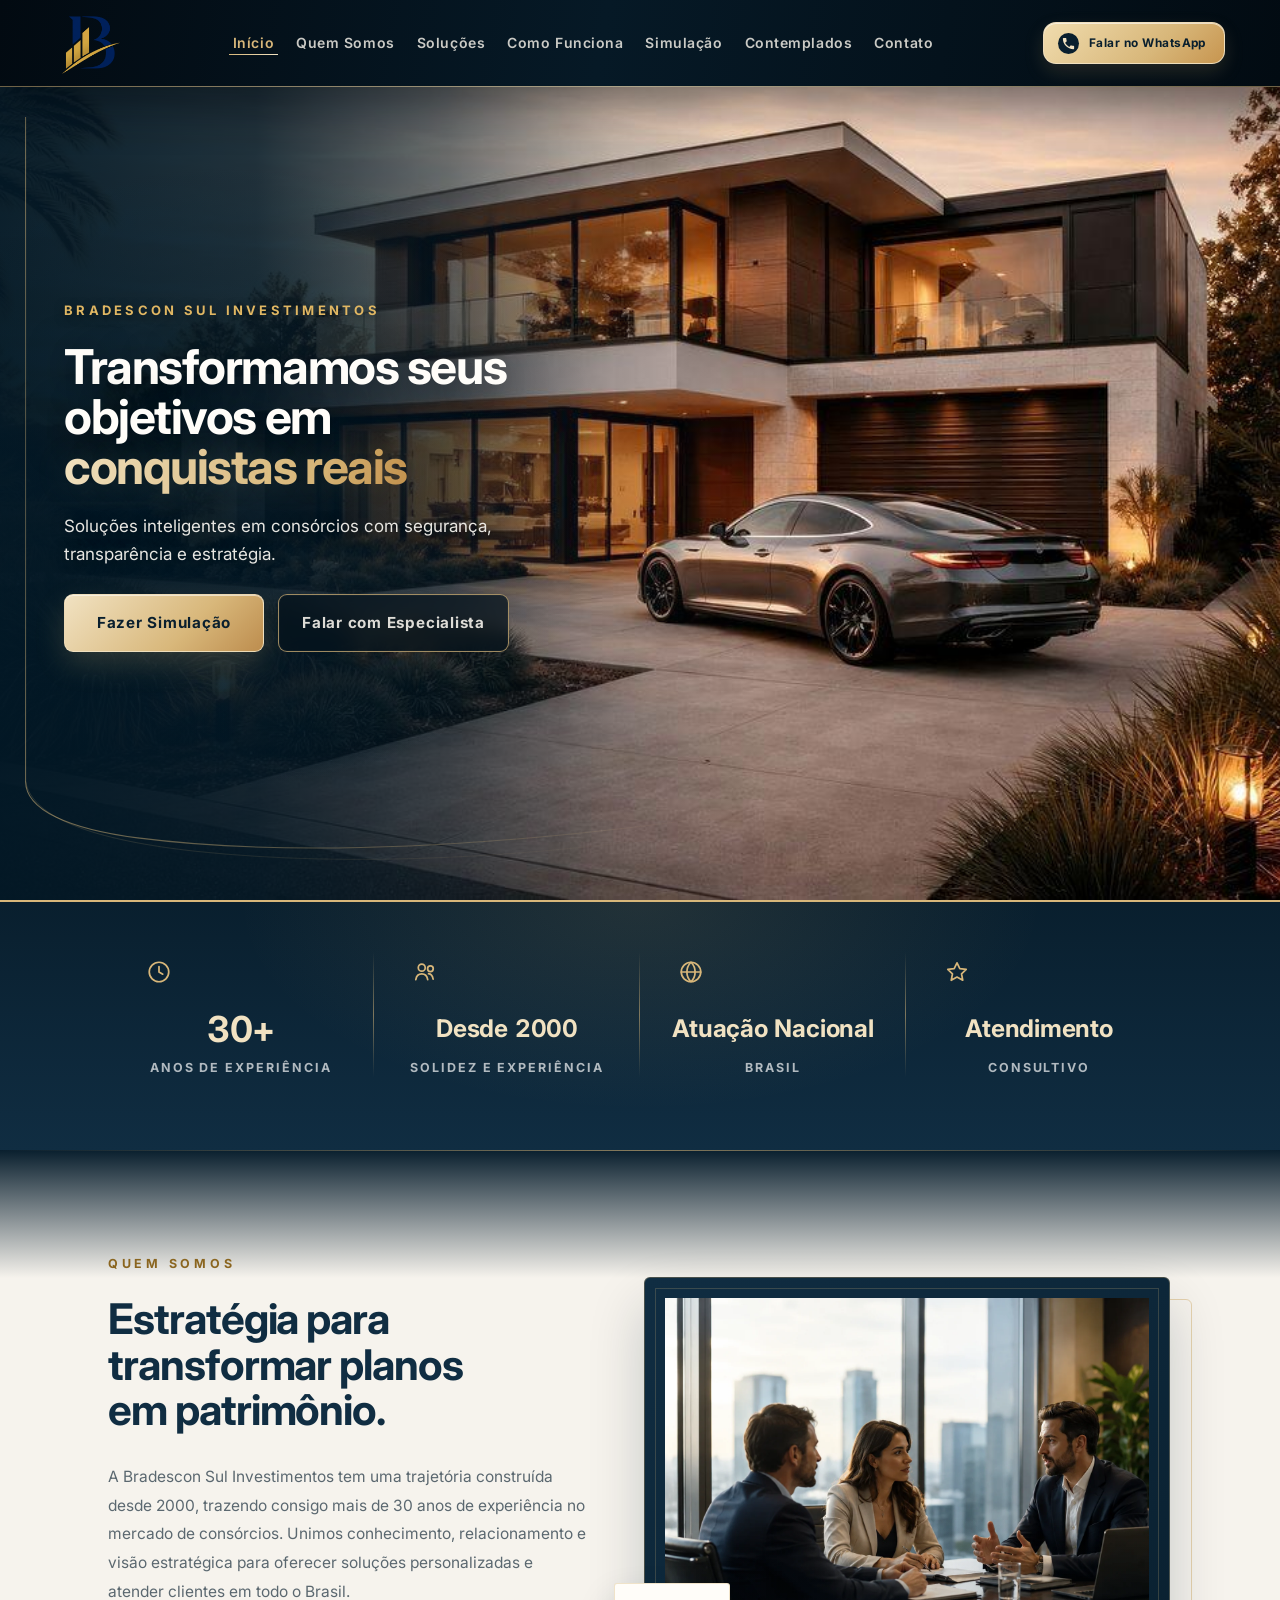
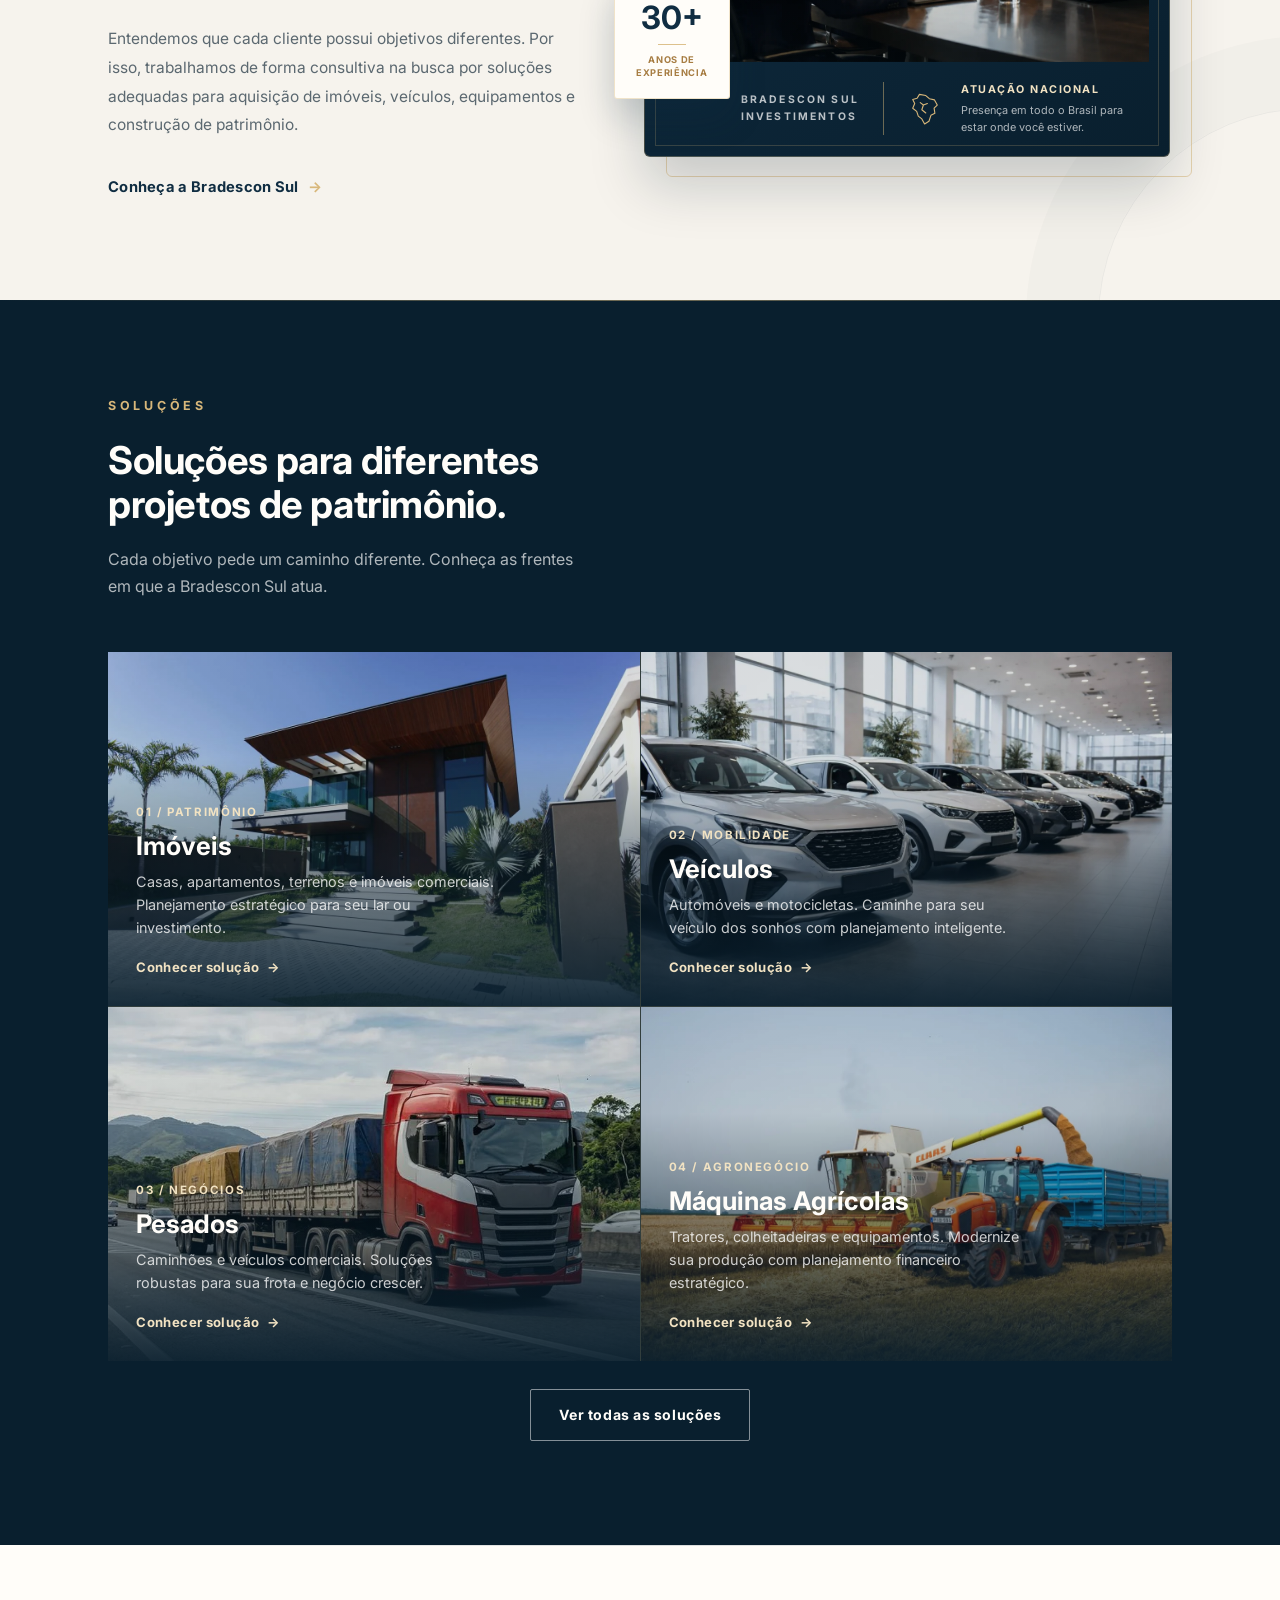
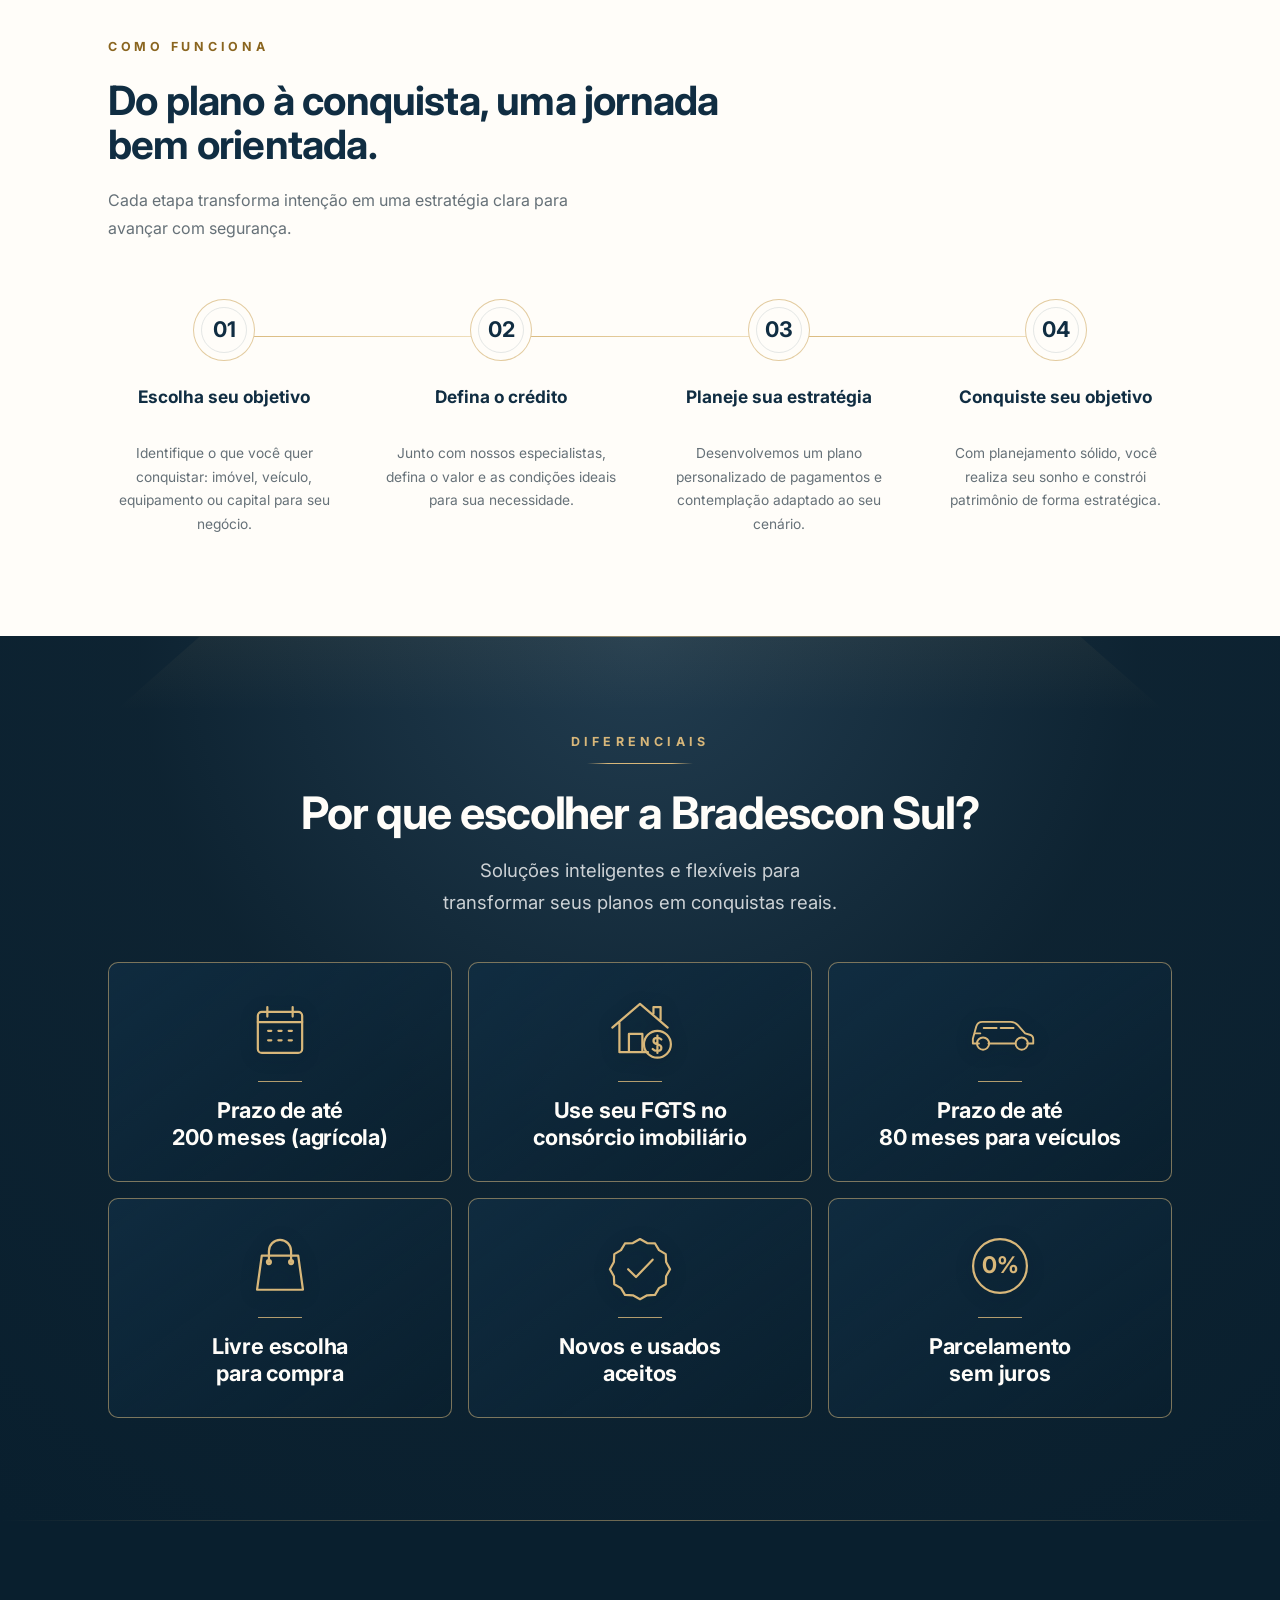
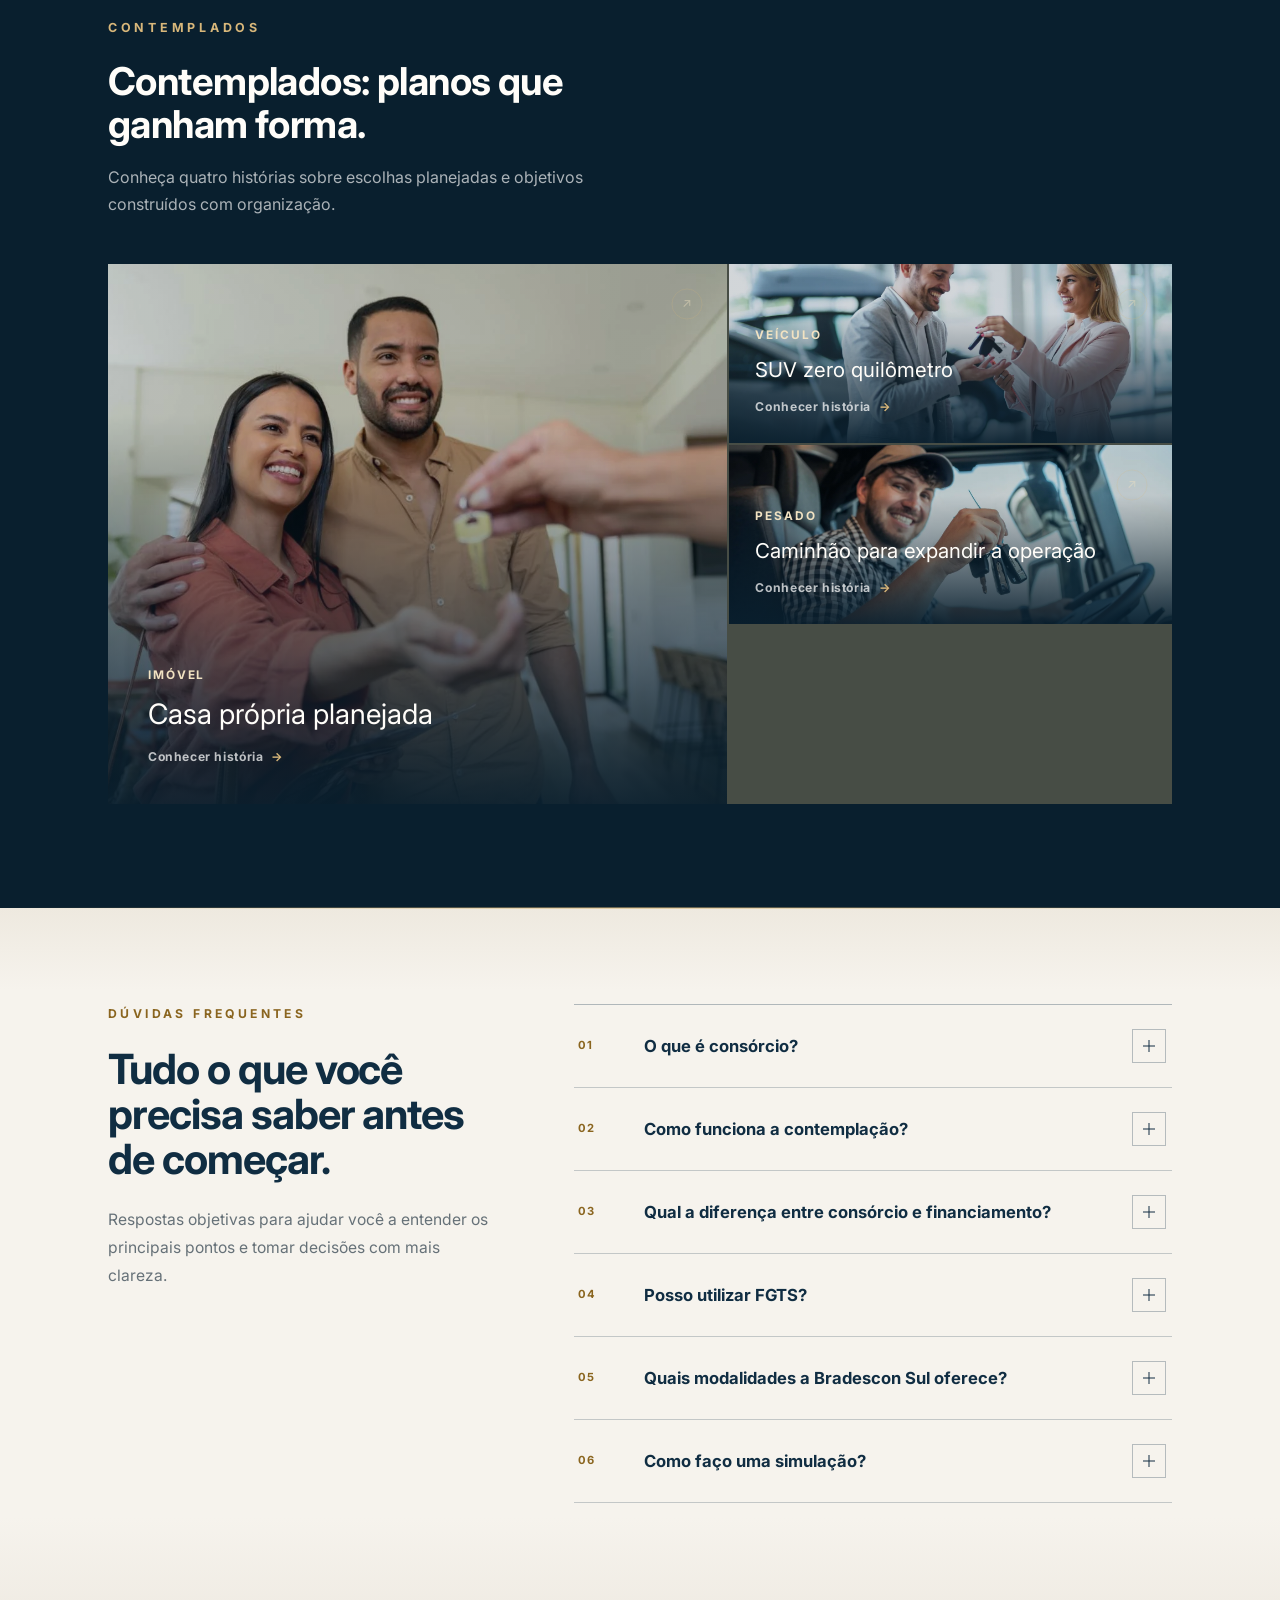
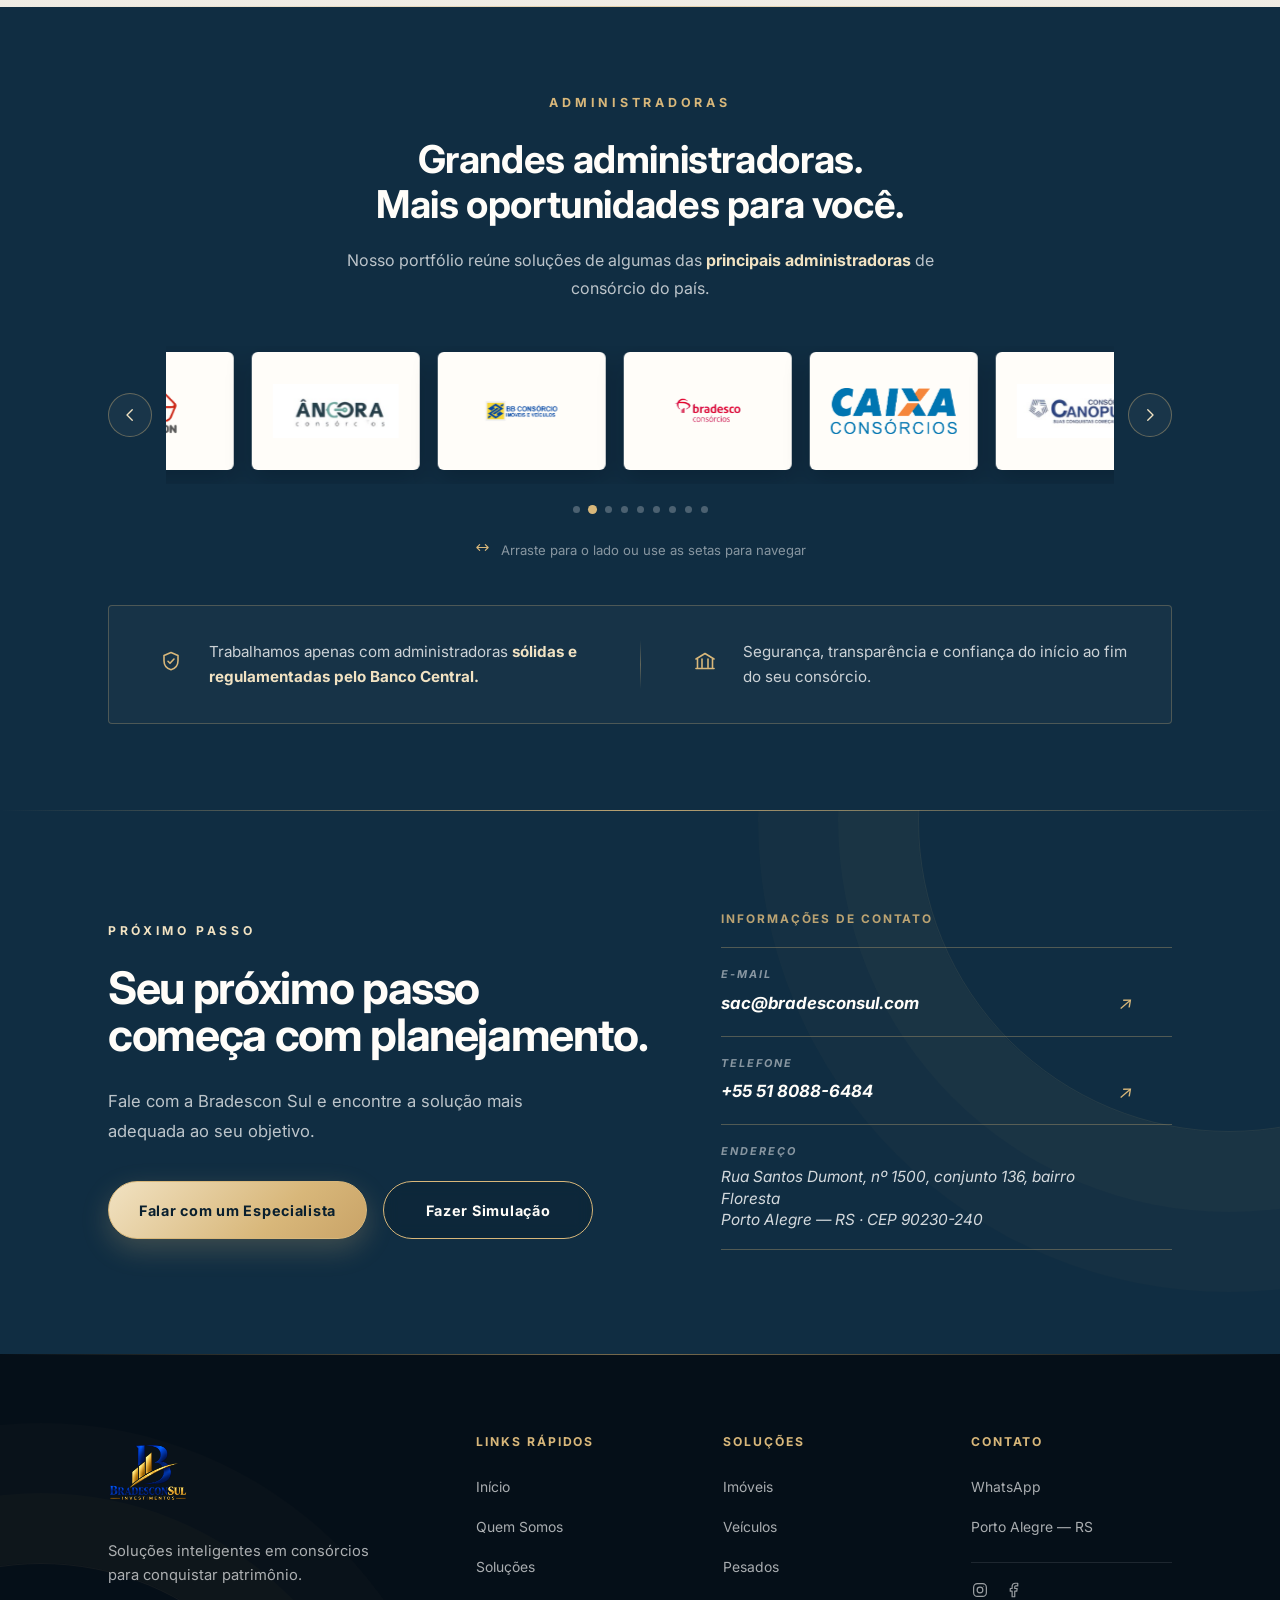
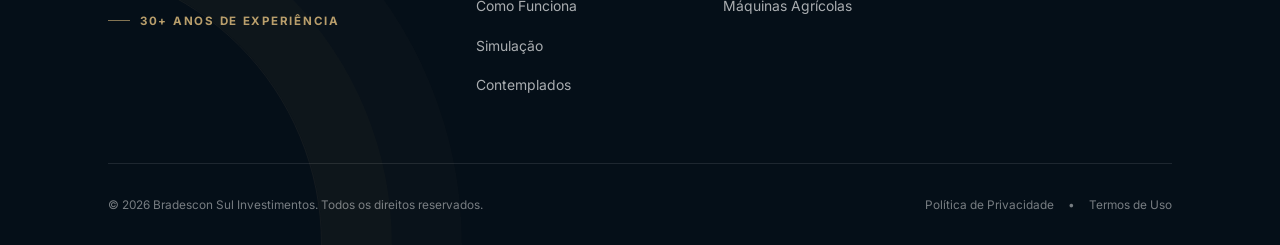
==== index.html @ 55b0822a "Atualização de correção" ====
<!DOCTYPE html>
<html lang="pt-BR">
<head>
    <meta charset="UTF-8">
    <meta name="viewport" content="width=device-width, initial-scale=1.0">
    <meta name="description" content="Bradescon Sul Investimentos - Soluções inteligentes em consórcios para quem planeja crescer, investir e conquistar patrimônio.">
    <meta name="theme-color" content="#102d42">
    
    <!-- Open Graph -->
    <meta property="og:title" content="Bradescon Sul Investimentos">
    <meta property="og:description" content="Soluções inteligentes em consórcios para quem planeja crescer, investir e conquistar patrimônio.">
    <meta property="og:type" content="website">
    <meta property="og:url" content="https://bradesconsul.com.br/">
    <meta property="og:image" content="https://bradesconsul.com.br/images/og-image.png">
    <meta property="og:image:width" content="1731">
    <meta property="og:image:height" content="909">

    <!-- Twitter Card -->
    <meta name="twitter:card" content="summary_large_image">
    <meta name="twitter:title" content="Bradescon Sul Investimentos">
    <meta name="twitter:description" content="Soluções inteligentes em consórcios para quem planeja crescer, investir e conquistar patrimônio.">
    <meta name="twitter:image" content="https://bradesconsul.com.br/images/og-image.png">

    <title>Bradescon Sul Investimentos | Consórcio</title>
    <link rel="canonical" href="https://bradesconsul.com.br/">
    <link rel="icon" href="/images/sigla-bradescon-512.png" type="image/png">
    <link rel="manifest" href="/manifest.webmanifest">
    <link rel="preconnect" href="https://fonts.googleapis.com">
    <link rel="preconnect" href="https://fonts.gstatic.com" crossorigin>
    <link href="https://fonts.googleapis.com/css2?family=Inter:wght@400;500;600;700;800&display=swap" rel="stylesheet">
    <link rel="stylesheet" href="/style.css">
</head>
<body>
    <!-- HEADER -->
    <header class="header" id="header">
        <div class="container header-content">
            <a class="logo" href="/" aria-label="Bradescon Sul Investimentos — início"><picture><source media="(max-width: 768px)" srcset="/images/sigla-bradescon-512.png"><img src="/images/logo%20hero%20atualizado.png" width="2172" height="724" alt="Bradescon Sul Investimentos"></picture></a>

            <nav class="nav-desktop" aria-label="Navegação principal">
                <ul class="nav-list">
                    <li><a href="/" aria-current="page">Início</a></li>
                    <li><a href="/quem-somos/">Quem Somos</a></li>
                    <li><a href="/servicos/">Soluções</a></li>
                    <li><a href="#como-funciona">Como Funciona</a></li>
                    <li><a href="/simulacao/">Simulação</a></li>
                    <li><a href="#conquistas">Contemplados</a></li>
                    <li><a href="#contato">Contato</a></li>
                </ul>
            </nav>
            
            <div class="header-actions">
                <a href="https://wa.me/555180886484" class="btn btn-whatsapp" target="_blank" rel="noopener noreferrer">
                    <span class="whatsapp-mark" aria-hidden="true"><svg viewBox="0 0 24 24"><path d="M6.6 10.8c1.4 2.8 3.8 5.1 6.6 6.6l2.2-2.2c.3-.3.7-.4 1-.2 1.1.4 2.3.6 3.6.6.6 0 1 .4 1 1V20c0 .6-.4 1-1 1-9.4 0-17-7.6-17-17 0-.6.4-1 1-1h3.5c.6 0 1 .4 1 1 0 1.3.2 2.5.6 3.6.1.3 0 .7-.2 1l-2.3 2.2Z"/></svg></span>
                    Falar no WhatsApp
                </a>
            </div>

            <!-- Mobile Menu Toggle -->
            <button class="menu-toggle" id="menuToggle" aria-label="Abrir menu" aria-expanded="false" aria-controls="navMobile">
                <span></span>
                <span></span>
                <span></span>
            </button>
        </div>
        
        <!-- Mobile Navigation -->
        <nav class="nav-mobile" id="navMobile" aria-label="Navegação mobile">
            <ul class="nav-list-mobile">
                <li><a href="/" aria-current="page">Início</a></li>
                <li><a href="/quem-somos/">Quem Somos</a></li>
                <li><a href="/servicos/">Soluções</a></li>
                <li><a href="#como-funciona">Como Funciona</a></li>
                <li><a href="/simulacao/">Simulação</a></li>
                <li><a href="#conquistas">Contemplados</a></li>
                <li><a href="#contato">Contato</a></li>
                <li><a href="https://wa.me/555180886484" class="btn btn-whatsapp-mobile" target="_blank" rel="noopener noreferrer">Falar no WhatsApp</a></li>
            </ul>
        </nav>
    </header>

    <main>
    <!-- HERO SECTION -->
    <section class="hero" id="inicio">
        <div class="hero-background" aria-hidden="true">
            <img src="/images/imagem%20do%20fundo%20novo.png" width="1000" height="667" alt="" loading="eager" fetchpriority="high" decoding="async">
        </div>
        <div class="hero-overlay"></div>
        <svg class="hero-deco" viewBox="0 0 1600 1000" preserveAspectRatio="none" aria-hidden="true" focusable="false">
            <defs>
                <linearGradient id="heroDecoFade" x1="0%" y1="0%" x2="100%" y2="0%">
                    <stop offset="0%" stop-color="#d8b77a" stop-opacity=".55"/>
                    <stop offset="55%" stop-color="#d8b77a" stop-opacity=".28"/>
                    <stop offset="100%" stop-color="#d8b77a" stop-opacity="0"/>
                </linearGradient>
                <linearGradient id="heroDecoFadeSoft" x1="0%" y1="0%" x2="100%" y2="0%">
                    <stop offset="0%" stop-color="#d8b77a" stop-opacity=".2"/>
                    <stop offset="55%" stop-color="#d8b77a" stop-opacity=".1"/>
                    <stop offset="100%" stop-color="#d8b77a" stop-opacity="0"/>
                </linearGradient>
            </defs>
            <path class="hero-deco-main" d="M32 130 L32 868 C32 900 86 921 172 931 C 366 953 610 942 890 908" fill="none" stroke="url(#heroDecoFade)" stroke-width="1.2"/>
            <path class="hero-deco-aux" d="M32 868 C 40 910 122 934 246 946 C 440 964 660 954 900 922" fill="none" stroke="url(#heroDecoFadeSoft)" stroke-width="1"/>
        </svg>
        <div class="container hero-content">
            <div class="hero-text">
                <p class="hero-eyebrow hero-step hero-step-1">BRADESCON SUL INVESTIMENTOS</p>
                <h1 class="hero-headline">
                    <span class="hero-line hero-step hero-step-2">Transformamos seus</span>
                    <span class="hero-line hero-step hero-step-3">objetivos em</span>
                    <span class="hero-line hero-step hero-step-4"><span class="highlight-gold">conquistas reais</span></span>
                </h1>
                <p class="hero-subheadline hero-step hero-step-5">
                    Soluções inteligentes em consórcios com segurança, transparência e estratégia.
                </p>

                <div class="hero-ctas">
                    <a href="/simulacao/" class="btn btn-primary hero-step hero-step-6"><span>Fazer Simulação</span></a>
                    <a href="#contato" class="btn btn-secondary hero-step hero-step-7"><span>Falar com Especialista</span></a>
                </div>
            </div>
        </div>
    </section>

    <!-- CREDIBILITY SECTION -->
    <section class="credibility">
        <div class="container">
            <div class="credibility-grid">
                <div class="credibility-item">
                    <span class="credibility-icon" aria-hidden="true">
                        <svg viewBox="0 0 24 24" fill="none" stroke="currentColor" stroke-width="1.6" stroke-linecap="round" stroke-linejoin="round"><circle cx="12" cy="12" r="9"></circle><path d="M12 7v5l3.5 2"></path></svg>
                    </span>
                    <div class="credibility-number" data-count-to="30" data-suffix="+">0+</div>
                    <div class="credibility-label">Anos de experiência</div>
                </div>
                <div class="credibility-item">
                    <span class="credibility-icon" aria-hidden="true">
                        <svg viewBox="0 0 24 24" fill="none" stroke="currentColor" stroke-width="1.6" stroke-linecap="round" stroke-linejoin="round"><circle cx="9" cy="8" r="3.2"></circle><path d="M3.5 19c.6-3.4 3-5.2 5.5-5.2s4.9 1.8 5.5 5.2"></path><circle cx="17" cy="9" r="2.6"></circle><path d="M15.3 13.6c2 .2 3.6 1.8 4.2 5"></path></svg>
                    </span>
                    <div class="credibility-number credibility-number-static">Desde 2000</div>
                    <div class="credibility-label">Solidez e experiência</div>
                </div>
                <div class="credibility-item">
                    <span class="credibility-icon" aria-hidden="true">
                        <svg viewBox="0 0 24 24" fill="none" stroke="currentColor" stroke-width="1.6" stroke-linecap="round" stroke-linejoin="round"><circle cx="12" cy="12" r="9"></circle><path d="M3 12h18M12 3c2.5 2.5 3.8 5.8 3.8 9s-1.3 6.5-3.8 9c-2.5-2.5-3.8-5.8-3.8-9S9.5 5.5 12 3Z"></path></svg>
                    </span>
                    <div class="credibility-number credibility-number-static">Atuação Nacional</div>
                    <div class="credibility-label">Brasil</div>
                </div>
                <div class="credibility-item">
                    <span class="credibility-icon" aria-hidden="true">
                        <svg viewBox="0 0 24 24" fill="none" stroke="currentColor" stroke-width="1.6" stroke-linecap="round" stroke-linejoin="round"><path d="M12 3.5l2.6 5.4 5.9.7-4.3 4.1 1.1 5.9-5.3-2.9-5.3 2.9 1.1-5.9-4.3-4.1 5.9-.7Z"></path></svg>
                    </span>
                    <div class="credibility-number credibility-number-static">Atendimento</div>
                    <div class="credibility-label">Consultivo</div>
                </div>
            </div>
        </div>
    </section>

    <!-- QUEM SOMOS SECTION -->
    <section class="about" id="quem-somos" aria-labelledby="about-title">
        <div class="container about-grid">
            <div class="about-text">
                <p class="about-eyebrow about-animate">QUEM SOMOS</p>
                <h2 class="about-title about-animate" id="about-title">Estratégia para transformar planos em patrimônio.</h2>
                <div class="about-copy about-animate">
                    <p>
                        A Bradescon Sul Investimentos tem uma trajetória construída desde 2000, trazendo consigo mais de 30 anos de experiência
                        no mercado de consórcios. Unimos conhecimento, relacionamento e visão estratégica para
                        oferecer soluções personalizadas e atender clientes em todo o Brasil.
                    </p>
                    <p>
                        Entendemos que cada cliente possui objetivos diferentes. Por isso, trabalhamos de forma
                        consultiva na busca por soluções adequadas para aquisição de imóveis, veículos,
                        equipamentos e construção de patrimônio.
                    </p>
                </div>
                <a href="/quem-somos/" class="about-link about-animate">Conheça a Bradescon Sul <span aria-hidden="true">→</span></a>
            </div>
            <div class="about-visual about-animate-x">
                <div class="about-panel">
                    <div class="about-visual-frame">
                        <img src="/images/quem-somos-nos.webp" width="1448" height="1086" loading="lazy" decoding="async" alt="Profissionais reunidos durante uma conversa de planejamento">
                    </div>
                    <div class="about-panel-footer">
                        <span class="about-visual-caption">BRADESCON SUL INVESTIMENTOS</span>
                        <div class="about-national">
                            <span class="about-national-icon" aria-hidden="true">
                                <svg viewBox="0 0 48 48" fill="none" xmlns="http://www.w3.org/2000/svg">
                                    <path d="M17 5.5L25 7L29.5 11L36 12.5L39.5 19L35.5 23L36.5 29.5L31.5 32L29 39.5L23.5 43L20 36.5L15.5 33L13.5 27L8.5 23L11 17L8.5 12L14 10.5L17 5.5Z"/>
                                    <path d="M18 16L22 19L27 17M22 19L20 25L25 29"/>
                                </svg>
                            </span>
                            <span class="about-national-copy">
                                <strong>ATUAÇÃO NACIONAL</strong>
                                <span>Presença em todo o Brasil para estar onde você estiver.</span>
                            </span>
                        </div>
                    </div>
                </div>
                <div class="about-visual-badge">
                    <span class="about-visual-badge-number">30+</span>
                    <span class="about-visual-badge-label">Anos de<br>Experiência</span>
                </div>
            </div>
        </div>
    </section>

    <!-- SOLUÇÕES SECTION -->
    <section class="solucoes" id="solucoes">
        <div class="container">
            <div class="solucoes-head">
                <p class="solucoes-eyebrow solucoes-animate">SOLUÇÕES</p>
                <h2 class="solucoes-title solucoes-animate">Soluções para diferentes projetos de patrimônio.</h2>
                <p class="solucoes-subtitle solucoes-animate">Cada objetivo pede um caminho diferente. Conheça as frentes em que a Bradescon Sul atua.</p>
            </div>

            <div class="solucoes-grid">
                <!-- Imóveis -->
                <a class="solucao-panel solucoes-animate" href="/servicos/#imoveis" style="transition-delay:.05s">
                    <div class="solucao-panel-image">
                        <img src="/images/solucao-imoveis.webp" width="1290" height="860" alt="Soluções de Imóveis" loading="lazy">
                    </div>
                    <span class="solucao-panel-indicator" aria-hidden="true">↗</span>
                    <div class="solucao-panel-content">
                        <p class="solucao-panel-category">01 / Patrimônio</p>
                        <h3>Imóveis</h3>
                        <p class="solucao-panel-desc">Casas, apartamentos, terrenos e imóveis comerciais. Planejamento estratégico para seu lar ou investimento.</p>
                        <span class="solucao-panel-cta">Conhecer solução <span aria-hidden="true">→</span></span>
                    </div>
                </a>

                <!-- Veículos -->
                <a class="solucao-panel solucoes-animate" href="/servicos/#veiculos" style="transition-delay:.1s">
                    <div class="solucao-panel-image">
                        <img src="/images/solucao-veiculos-leves.webp" width="1290" height="860" alt="Soluções de Veículos" loading="lazy">
                    </div>
                    <span class="solucao-panel-indicator" aria-hidden="true">↗</span>
                    <div class="solucao-panel-content">
                        <p class="solucao-panel-category">02 / Mobilidade</p>
                        <h3>Veículos</h3>
                        <p class="solucao-panel-desc">Automóveis e motocicletas. Caminhe para seu veículo dos sonhos com planejamento inteligente.</p>
                        <span class="solucao-panel-cta">Conhecer solução <span aria-hidden="true">→</span></span>
                    </div>
                </a>

                <!-- Pesados -->
                <a class="solucao-panel solucoes-animate" href="/servicos/#pesados" style="transition-delay:.15s">
                    <div class="solucao-panel-image">
                        <img src="/images/solucao-veiculos-pesados.webp" width="1094" height="504" alt="Soluções para Pesados" loading="lazy">
                    </div>
                    <span class="solucao-panel-indicator" aria-hidden="true">↗</span>
                    <div class="solucao-panel-content">
                        <p class="solucao-panel-category">03 / Negócios</p>
                        <h3>Pesados</h3>
                        <p class="solucao-panel-desc">Caminhões e veículos comerciais. Soluções robustas para sua frota e negócio crescer.</p>
                        <span class="solucao-panel-cta">Conhecer solução <span aria-hidden="true">→</span></span>
                    </div>
                </a>

                <!-- Agrícolas -->
                <a class="solucao-panel solucoes-animate" href="/servicos/#agro" style="transition-delay:.2s">
                    <div class="solucao-panel-image">
                        <img src="/images/solucao-agricolas.webp" width="1128" height="750" alt="Máquinas Agrícolas" loading="lazy">
                    </div>
                    <span class="solucao-panel-indicator" aria-hidden="true">↗</span>
                    <div class="solucao-panel-content">
                        <p class="solucao-panel-category">04 / Agronegócio</p>
                        <h3>Máquinas Agrícolas</h3>
                        <p class="solucao-panel-desc">Tratores, colheitadeiras e equipamentos. Modernize sua produção com planejamento financeiro estratégico.</p>
                        <span class="solucao-panel-cta">Conhecer solução <span aria-hidden="true">→</span></span>
                    </div>
                </a>
            </div>
            <div class="section-action"><a href="/servicos/" class="btn btn-secondary solucoes-btn">Ver todas as soluções</a></div>
        </div>
    </section>

    <!-- COMO FUNCIONA SECTION -->
    <section class="como-funciona" id="como-funciona" aria-labelledby="process-title">
        <div class="container">
            <header class="process-head">
                <p class="process-eyebrow process-animate">COMO FUNCIONA</p>
                <h2 class="process-title process-animate" id="process-title">Do plano à conquista, uma jornada bem orientada.</h2>
                <p class="process-intro process-animate">Cada etapa transforma intenção em uma estratégia clara para avançar com segurança.</p>
            </header>

            <ol class="process-journey" aria-label="Etapas do planejamento Bradescon Sul">
                <li class="process-step process-animate">
                    <div class="process-marker" aria-hidden="true"><span>01</span></div>
                    <div class="process-copy">
                        <h3>Escolha seu objetivo</h3>
                        <p>Identifique o que você quer conquistar: imóvel, veículo, equipamento ou capital para seu negócio.</p>
                    </div>
                </li>

                <li class="process-step process-animate">
                    <div class="process-marker" aria-hidden="true"><span>02</span></div>
                    <div class="process-copy">
                        <h3>Defina o crédito</h3>
                        <p>Junto com nossos especialistas, defina o valor e as condições ideais para sua necessidade.</p>
                    </div>
                </li>

                <li class="process-step process-animate">
                    <div class="process-marker" aria-hidden="true"><span>03</span></div>
                    <div class="process-copy">
                        <h3>Planeje sua estratégia</h3>
                        <p>Desenvolvemos um plano personalizado de pagamentos e contemplação adaptado ao seu cenário.</p>
                    </div>
                </li>

                <li class="process-step process-animate">
                    <div class="process-marker" aria-hidden="true"><span>04</span></div>
                    <div class="process-copy">
                        <h3>Conquiste seu objetivo</h3>
                        <p>Com planejamento sólido, você realiza seu sonho e constrói patrimônio de forma estratégica.</p>
                    </div>
                </li>
            </ol>
        </div>
    </section>

    <!-- DIFERENCIAIS SECTION -->
    <section class="diferenciais" id="diferenciais" aria-labelledby="diff-title">
        <div class="container diff-layout">
            <header class="diff-head">
                <p class="diff-eyebrow diff-animate">DIFERENCIAIS</p>
                <span class="diff-eyebrow-rule diff-animate" aria-hidden="true"></span>
                <h2 class="diff-title diff-animate" id="diff-title">Por que escolher a Bradescon Sul?</h2>
                <p class="diff-intro diff-animate">Soluções inteligentes e flexíveis para transformar seus planos em conquistas reais.</p>
            </header>

            <ol class="diff-grid" aria-label="Diferenciais Bradescon Sul">
                <li class="diff-card diff-card-calendar diff-animate" style="--diff-delay: .22s">
                    <div class="diff-icon" aria-hidden="true">
                        <svg viewBox="0 0 96 96" fill="none" xmlns="http://www.w3.org/2000/svg">
                            <rect x="20" y="25" width="56" height="52" rx="5"/>
                            <path d="M20 38H76M32 19V31M64 19V31"/>
                            <path class="diff-icon-accent" d="M33 49H37M46 49H50M59 49H63M33 61H37M46 61H50M59 61H63"/>
                        </svg>
                    </div>
                    <span class="diff-card-rule" aria-hidden="true"></span>
                    <h3>Prazo de até<br>200 meses (agrícola)</h3>
                </li>

                <li class="diff-card diff-card-property diff-animate" style="--diff-delay: .3s">
                    <div class="diff-icon" aria-hidden="true">
                        <svg viewBox="0 0 96 96" fill="none" xmlns="http://www.w3.org/2000/svg">
                            <path d="M13 45L48 15L83 45M22 39V76H58M34 76V53H51V76M65 27V19H74V35"/>
                            <g class="diff-icon-coin">
                                <circle cx="70" cy="66" r="17"/>
                                <path d="M75 60C73.5 58.5 71.8 58 69.8 58C67 58 65 59.5 65 61.8C65 64.3 67.2 65.2 70.2 66C73.2 66.8 75 68 75 70.4C75 73 72.8 74.5 70 74.5C67.6 74.5 65.5 73.7 64 72M70 55V77"/>
                            </g>
                        </svg>
                    </div>
                    <span class="diff-card-rule" aria-hidden="true"></span>
                    <h3>Use seu FGTS no<br>consórcio imobiliário</h3>
                </li>

                <li class="diff-card diff-card-vehicle diff-animate" style="--diff-delay: .38s">
                    <div class="diff-icon" aria-hidden="true">
                        <svg viewBox="0 0 112 96" fill="none" xmlns="http://www.w3.org/2000/svg">
                            <path d="M16 61L21 43C22.2 39 25.9 36 30 36H72C76 36 79.7 37.8 82.3 40.8L93 53L100 55C103 55.8 105 58.5 105 61.6V68H96M25 68H16V61M39 68H79"/>
                            <circle cx="31" cy="68" r="9"/><circle cx="88" cy="68" r="9"/>
                            <path d="M32 45H51M57 45H76M20 53H27"/>
                        </svg>
                    </div>
                    <span class="diff-card-rule" aria-hidden="true"></span>
                    <h3>Prazo de até<br>80 meses para veículos</h3>
                </li>

                <li class="diff-card diff-card-choice diff-animate" style="--diff-delay: .46s">
                    <div class="diff-icon" aria-hidden="true">
                        <svg viewBox="0 0 96 96" fill="none" xmlns="http://www.w3.org/2000/svg">
                            <path d="M25 35H71L77 78H19L25 35Z"/>
                            <path class="diff-icon-handles" d="M34 43V29C34 21.3 40.3 15 48 15C55.7 15 62 21.3 62 29V43"/>
                            <circle cx="34" cy="43" r="2.5"/><circle cx="62" cy="43" r="2.5"/>
                        </svg>
                    </div>
                    <span class="diff-card-rule" aria-hidden="true"></span>
                    <h3>Livre escolha<br>para compra</h3>
                </li>

                <li class="diff-card diff-card-accepted diff-animate" style="--diff-delay: .54s">
                    <div class="diff-icon" aria-hidden="true">
                        <svg viewBox="0 0 96 96" fill="none" xmlns="http://www.w3.org/2000/svg">
                            <path d="M48 14L57 19L67 19.5L72 28L80.5 33L81 43L86 52L81 61L80.5 71L72 76L67 84.5L57 85L48 90L39 85L29 84.5L24 76L15.5 71L15 61L10 52L15 43L15.5 33L24 28L29 19.5L39 19L48 14Z"/>
                            <path class="diff-icon-check" d="M33 52L43 62L64 40"/>
                        </svg>
                    </div>
                    <span class="diff-card-rule" aria-hidden="true"></span>
                    <h3>Novos e usados<br>aceitos</h3>
                </li>

                <li class="diff-card diff-card-interest diff-animate" style="--diff-delay: .62s">
                    <div class="diff-icon" aria-hidden="true">
                        <svg viewBox="0 0 96 96" fill="none" xmlns="http://www.w3.org/2000/svg">
                            <circle cx="48" cy="48" r="34"/>
                            <g class="diff-icon-percentage">
                                <text x="48" y="57" text-anchor="middle">0%</text>
                            </g>
                        </svg>
                    </div>
                    <span class="diff-card-rule" aria-hidden="true"></span>
                    <h3>Parcelamento<br>sem juros</h3>
                </li>
            </ol>
        </div>
    </section>

    <!-- CONTEMPLADOS SECTION -->
    <section class="contemplados" id="conquistas" aria-labelledby="contemplados-title">
        <div class="container">
            <header class="conquistas-head">
                <p class="conquistas-eyebrow conquistas-animate">CONTEMPLADOS</p>
                <h2 class="conquistas-title conquistas-animate" id="contemplados-title">Contemplados: planos que ganham forma.</h2>
                <p class="conquistas-subtitle conquistas-animate">Conheça quatro histórias sobre escolhas planejadas e objetivos construídos com organização.</p>
            </header>

            <div class="conquistas-grid">
                <!-- Exemplo ilustrativo: Imóvel -->
                <button type="button" class="conquista-panel conquista-featured conquistas-animate contemplado-trigger" data-contemplado="imovel" aria-haspopup="dialog" aria-controls="contemplado-modal" aria-label="Abrir história de Lucas Ferreira e Amanda Ribeiro" style="transition-delay:.05s">
                    <div class="conquista-image">
                        <img src="/images/historia-imoveis.webp" width="1289" height="860" alt="" loading="lazy">
                    </div>
                    <span class="conquista-indicator" aria-hidden="true">↗</span>
                    <div class="conquista-content">
                        <p class="conquista-category">Imóvel</p>
                        <span class="conquista-title">Casa própria planejada</span>
                        <span class="conquista-action">Conhecer história <span aria-hidden="true">→</span></span>
                    </div>
                </button>

                <!-- Exemplo ilustrativo: Veículo -->
                <button type="button" class="conquista-panel conquistas-animate contemplado-trigger" data-contemplado="veiculo" aria-haspopup="dialog" aria-controls="contemplado-modal" aria-label="Abrir história de Rafael Mendes" style="transition-delay:.1s">
                    <div class="conquista-image">
                        <img src="/images/historia-veiculo.webp" width="1600" height="1067" alt="" loading="lazy">
                    </div>
                    <span class="conquista-indicator" aria-hidden="true">↗</span>
                    <div class="conquista-content">
                        <p class="conquista-category">Veículo</p>
                        <span class="conquista-title">SUV zero quilômetro</span>
                        <span class="conquista-action">Conhecer história <span aria-hidden="true">→</span></span>
                    </div>
                </button>

                <!-- Exemplo ilustrativo: Pesado -->
                <button type="button" class="conquista-panel conquistas-animate contemplado-trigger" data-contemplado="pesado" aria-haspopup="dialog" aria-controls="contemplado-modal" aria-label="Abrir história de Carlos Eduardo Martins" style="transition-delay:.15s">
                    <div class="conquista-image">
                        <img src="/images/historia-pesado.webp" width="1600" height="1066" alt="" loading="lazy">
                    </div>
                    <span class="conquista-indicator" aria-hidden="true">↗</span>
                    <div class="conquista-content">
                        <p class="conquista-category">Pesado</p>
                        <span class="conquista-title">Caminhão para expandir a operação</span>
                        <span class="conquista-action">Conhecer história <span aria-hidden="true">→</span></span>
                    </div>
                </button>

                <!-- Exemplo ilustrativo: Agronegócio -->
                <button type="button" class="conquista-panel conquistas-animate contemplado-trigger" data-contemplado="agro" aria-haspopup="dialog" aria-controls="contemplado-modal" aria-label="Abrir história de João Carlos Pereira" style="transition-delay:.2s">
                    <div class="conquista-image">
                        <img src="/images/historia-agro.webp" width="1600" height="1067" alt="" loading="lazy">
                    </div>
                    <span class="conquista-indicator" aria-hidden="true">↗</span>
                    <div class="conquista-content">
                        <p class="conquista-category">Agronegócio</p>
                        <span class="conquista-title">Máquina agrícola para produção</span>
                        <span class="conquista-action">Conhecer história <span aria-hidden="true">→</span></span>
                    </div>
                </button>
            </div>
        </div>
    </section>

    <!-- CONTEMPLADO DETAIL MODAL -->
    <div class="contemplado-modal" id="contemplado-modal" role="dialog" aria-modal="true" aria-labelledby="contemplado-modal-title" hidden>
        <div class="contemplado-backdrop" data-contemplado-close></div>
        <div class="contemplado-dialog" role="document">
            <button type="button" class="contemplado-close" data-contemplado-close aria-label="Fechar detalhes do contemplado">
                <span aria-hidden="true">×</span>
            </button>

            <div class="contemplado-media">
                <img id="contemplado-modal-image" src="/images/historia-imoveis.webp" width="1289" height="860" alt="" loading="lazy">
            </div>

            <div class="contemplado-detail">
                <div class="contemplado-detail-inner">
                    <header class="contemplado-modal-head">
                        <p class="contemplado-modal-category" id="contemplado-modal-category">Imóvel</p>
                        <h2 id="contemplado-modal-title">Casa própria planejada</h2>
                        <p class="contemplado-profile" id="contemplado-modal-profile">Lucas Ferreira e Amanda Ribeiro</p>
                        <div class="contemplado-location-row">
                            <span id="contemplado-modal-location">Porto Alegre, RS</span>
                            <span class="contemplado-stars" aria-label="Cinco estrelas">★★★★★</span>
                        </div>
                    </header>

                    <dl class="contemplado-meta">
                        <div>
                            <dt>Conquista</dt>
                            <dd id="contemplado-modal-achievement">Casa própria</dd>
                        </div>
                        <div>
                            <dt>Tipo de consórcio</dt>
                            <dd id="contemplado-modal-type">Consórcio Imobiliário</dd>
                        </div>
                    </dl>

                    <section class="contemplado-story" aria-labelledby="contemplado-story-title">
                        <h3 id="contemplado-story-title">História</h3>
                        <p id="contemplado-modal-story"></p>
                    </section>

                    <blockquote class="contemplado-quote">
                        <p id="contemplado-modal-quote"></p>
                        <footer>Relato</footer>
                    </blockquote>

                    <a class="btn btn-primary contemplado-cta" id="contemplado-modal-cta" href="/simulacao/?categoria=imoveis">Quero conquistar meu sonho</a>
                </div>
            </div>
        </div>
    </div>

    <!-- FAQ SECTION -->
    <section class="faq" id="duvidas" aria-labelledby="faq-title">
        <div class="container">
            <div class="faq-layout">
                <header class="faq-head">
                    <p class="faq-eyebrow">DÚVIDAS FREQUENTES</p>
                    <h2 class="faq-title" id="faq-title">Tudo o que você precisa saber antes de começar.</h2>
                    <p class="faq-intro">Respostas objetivas para ajudar você a entender os principais pontos e tomar decisões com mais clareza.</p>
                </header>

                <div class="faq-list">
                    <!-- FAQ Item 1 -->
                    <article class="faq-item">
                        <h3 class="faq-heading">
                            <button class="faq-toggle" id="faq-question-1" aria-expanded="false" aria-controls="faq-answer-1">
                                <span class="faq-number" aria-hidden="true">01</span>
                                <span class="faq-question">O que é consórcio?</span>
                                <span class="faq-icon" aria-hidden="true"><span></span><span></span></span>
                            </button>
                        </h3>
                        <div class="faq-answer" id="faq-answer-1" role="region" aria-labelledby="faq-question-1" aria-hidden="true">
                            <div class="faq-answer-inner">
                                <p>
                                    Consórcio é uma modalidade de crédito em que um grupo de pessoas se reúne para adquirir um bem específico. 
                                    Os participantes contribuem mensalmente, e quando um deles é contemplado (através de sorteio ou lance), 
                                    recebe o valor acumulado para adquirir seu bem. É uma forma democrática e planejada de conquistar patrimônio.
                                </p>
                            </div>
                        </div>
                    </article>

                    <!-- FAQ Item 2 -->
                    <article class="faq-item">
                        <h3 class="faq-heading">
                            <button class="faq-toggle" id="faq-question-2" aria-expanded="false" aria-controls="faq-answer-2">
                                <span class="faq-number" aria-hidden="true">02</span>
                                <span class="faq-question">Como funciona a contemplação?</span>
                                <span class="faq-icon" aria-hidden="true"><span></span><span></span></span>
                            </button>
                        </h3>
                        <div class="faq-answer" id="faq-answer-2" role="region" aria-labelledby="faq-question-2" aria-hidden="true">
                            <div class="faq-answer-inner">
                                <p>
                                    A contemplação é o processo de seleção de um participante do consórcio para receber o valor acumulado. 
                                    Pode ocorrer através de sorteio, em que todos têm chances iguais, ou pelo sistema de lances, em que o participante
                                    oferece um valor adicional para ser contemplado antes da data prevista. Ambos os processos são transparentes 
                                    e regulamentados.
                                </p>
                            </div>
                        </div>
                    </article>

                    <!-- FAQ Item 3 -->
                    <article class="faq-item">
                        <h3 class="faq-heading">
                            <button class="faq-toggle" id="faq-question-3" aria-expanded="false" aria-controls="faq-answer-3">
                                <span class="faq-number" aria-hidden="true">03</span>
                                <span class="faq-question">Qual a diferença entre consórcio e financiamento?</span>
                                <span class="faq-icon" aria-hidden="true"><span></span><span></span></span>
                            </button>
                        </h3>
                        <div class="faq-answer" id="faq-answer-3" role="region" aria-labelledby="faq-question-3" aria-hidden="true">
                            <div class="faq-answer-inner">
                                <p>
                                    No financiamento, você contrai uma dívida com uma instituição e paga juros. No consórcio, você faz parte 
                                    de um grupo e contribui para um fundo comum. A diferença fundamental é que o consórcio não gera juros para 
                                    quem recebe antes da data prevista (contemplado), e oferece mais flexibilidade no planejamento. Cada opção 
                                    tem seus benefícios conforme sua situação financeira.
                                </p>
                            </div>
                        </div>
                    </article>

                    <!-- FAQ Item 4 -->
                    <article class="faq-item">
                        <h3 class="faq-heading">
                            <button class="faq-toggle" id="faq-question-4" aria-expanded="false" aria-controls="faq-answer-4">
                                <span class="faq-number" aria-hidden="true">04</span>
                                <span class="faq-question">Posso utilizar FGTS?</span>
                                <span class="faq-icon" aria-hidden="true"><span></span><span></span></span>
                            </button>
                        </h3>
                        <div class="faq-answer" id="faq-answer-4" role="region" aria-labelledby="faq-question-4" aria-hidden="true">
                            <div class="faq-answer-inner">
                                <p>
                                    Sim, em várias situações você pode utilizar o FGTS (Fundo de Garantia do Tempo de Serviço) em consórcios. 
                                    As principais modalidades permitidas são: aquisição de imóvel residencial, amortização de financiamento imobiliário 
                                    e outras condições específicas. Recomendamos consultar nossos especialistas para verificar sua elegibilidade.
                                </p>
                            </div>
                        </div>
                    </article>

                    <!-- FAQ Item 5 -->
                    <article class="faq-item">
                        <h3 class="faq-heading">
                            <button class="faq-toggle" id="faq-question-5" aria-expanded="false" aria-controls="faq-answer-5">
                                <span class="faq-number" aria-hidden="true">05</span>
                                <span class="faq-question">Quais modalidades a Bradescon Sul oferece?</span>
                                <span class="faq-icon" aria-hidden="true"><span></span><span></span></span>
                            </button>
                        </h3>
                        <div class="faq-answer" id="faq-answer-5" role="region" aria-labelledby="faq-question-5" aria-hidden="true">
                            <div class="faq-answer-inner">
                                <p>
                                    A Bradescon Sul oferece consórcios e crédito para diversas modalidades: imóveis (residenciais e comerciais),
                                    veículos (automóveis e motocicletas), pesados (caminhões e equipamentos comerciais) e máquinas agrícolas.
                                    Trabalhamos com administradoras reconhecidas para oferecer as melhores condições em cada segmento.
                                </p>
                            </div>
                        </div>
                    </article>

                    <!-- FAQ Item 6 -->
                    <article class="faq-item">
                        <h3 class="faq-heading">
                            <button class="faq-toggle" id="faq-question-6" aria-expanded="false" aria-controls="faq-answer-6">
                                <span class="faq-number" aria-hidden="true">06</span>
                                <span class="faq-question">Como faço uma simulação?</span>
                                <span class="faq-icon" aria-hidden="true"><span></span><span></span></span>
                            </button>
                        </h3>
                        <div class="faq-answer" id="faq-answer-6" role="region" aria-labelledby="faq-question-6" aria-hidden="true">
                            <div class="faq-answer-inner">
                                <p>
                                    Você pode fazer uma simulação diretamente em nossa plataforma ou entrar em contato com nossos especialistas. 
                                    Forneça informações básicas como o tipo de bem que deseja, valor aproximado e prazo, e nós calcularemos as 
                                    melhores opções de consórcio ou crédito para sua situação. É rápido, fácil e sem compromisso!
                                </p>
                            </div>
                        </div>
                    </article>
                </div>
            </div>
        </div>
    </section>

    <!-- PARCEIROS SECTION -->
    <section class="partners">
        <div class="container">
            <div class="partners-head">
                <p class="partners-eyebrow partners-animate">ADMINISTRADORAS</p>
                <h2 class="partners-title partners-animate">Grandes administradoras.<br>Mais oportunidades para você.</h2>
                <p class="partners-intro partners-animate">Nosso portfólio reúne soluções de algumas das <strong>principais administradoras</strong> de consórcio do país.</p>
            </div>

            <div class="partners-carousel partners-animate">
                <button type="button" class="partners-arrow partners-arrow-prev" id="partnersPrev" aria-label="Ver administradora anterior">
                    <svg viewBox="0 0 24 24" fill="none" stroke="currentColor" stroke-width="1.8" stroke-linecap="round" stroke-linejoin="round" aria-hidden="true"><path d="M15 5l-7 7 7 7"></path></svg>
                </button>
                <div class="partners-viewport" id="partnersViewport" role="region" aria-label="Administradoras de consórcio">
                    <div class="partners-track" id="partnersTrack">
                        <div class="partners-card"><img src="/images/ADEMICON-CRÉDITO.png" width="749" height="750" alt="Ademicon Crédito" loading="lazy" draggable="false"></div>
                        <div class="partners-card"><img src="/images/ÂNCORA-CONSÓRCIOS.png" width="280" height="120" alt="Âncora Consórcios" loading="lazy" draggable="false"></div>
                        <div class="partners-card"><img src="/images/BB-CONSÓRCIO.png" width="354" height="354" alt="BB Consórcio" loading="lazy" draggable="false"></div>
                        <div class="partners-card"><img src="/images/BRADESCO-CONSÓRCIOS.png" width="500" height="500" alt="Bradesco Consórcios" loading="lazy" draggable="false"></div>
                        <div class="partners-card"><img src="/images/CAIXA-CONSÓRCIOS.png" width="1653" height="595" alt="Caixa Consórcios" loading="lazy" draggable="false"></div>
                        <div class="partners-card"><img src="/images/CONSÓRCIO-CANOPUS.png" width="280" height="120" alt="Canopus Consórcios" loading="lazy" draggable="false"></div>
                        <div class="partners-card"><img src="/images/CONSÓRCIO-EMBRACON.png" width="280" height="120" alt="Embracon Consórcio" loading="lazy" draggable="false"></div>
                        <div class="partners-card"><img src="/images/CONSÓRCIO-KAWASAKI.png" width="600" height="220" alt="Kawasaki Consórcio" loading="lazy" draggable="false"></div>
                        <div class="partners-card"><img src="/images/ZEMA-CONSÓRCIO.png" width="500" height="500" alt="Zema Consórcio" loading="lazy" draggable="false"></div>
                        <div class="partners-card" aria-hidden="true"><img src="/images/ADEMICON-CRÉDITO.png" width="749" height="750" alt="" loading="lazy" draggable="false"></div>
                        <div class="partners-card" aria-hidden="true"><img src="/images/ÂNCORA-CONSÓRCIOS.png" width="280" height="120" alt="" loading="lazy" draggable="false"></div>
                        <div class="partners-card" aria-hidden="true"><img src="/images/BB-CONSÓRCIO.png" width="354" height="354" alt="" loading="lazy" draggable="false"></div>
                        <div class="partners-card" aria-hidden="true"><img src="/images/BRADESCO-CONSÓRCIOS.png" width="500" height="500" alt="" loading="lazy" draggable="false"></div>
                        <div class="partners-card" aria-hidden="true"><img src="/images/CAIXA-CONSÓRCIOS.png" width="1653" height="595" alt="" loading="lazy" draggable="false"></div>
                        <div class="partners-card" aria-hidden="true"><img src="/images/CONSÓRCIO-CANOPUS.png" width="280" height="120" alt="" loading="lazy" draggable="false"></div>
                        <div class="partners-card" aria-hidden="true"><img src="/images/CONSÓRCIO-EMBRACON.png" width="280" height="120" alt="" loading="lazy" draggable="false"></div>
                        <div class="partners-card" aria-hidden="true"><img src="/images/CONSÓRCIO-KAWASAKI.png" width="600" height="220" alt="" loading="lazy" draggable="false"></div>
                        <div class="partners-card" aria-hidden="true"><img src="/images/ZEMA-CONSÓRCIO.png" width="500" height="500" alt="" loading="lazy" draggable="false"></div>
                    </div>
                </div>
                <button type="button" class="partners-arrow partners-arrow-next" id="partnersNext" aria-label="Ver próxima administradora">
                    <svg viewBox="0 0 24 24" fill="none" stroke="currentColor" stroke-width="1.8" stroke-linecap="round" stroke-linejoin="round" aria-hidden="true"><path d="M9 5l7 7-7 7"></path></svg>
                </button>
            </div>

            <div class="partners-dots partners-animate" id="partnersDots" role="tablist" aria-label="Navegação do carrossel de administradoras"></div>

            <p class="partners-hint partners-animate">
                <span aria-hidden="true"><svg viewBox="0 0 24 24" fill="none" stroke="currentColor" stroke-width="1.6" stroke-linecap="round" stroke-linejoin="round"><path d="M8 8l-4 4 4 4M16 8l4 4-4 4M4 12h16"></path></svg></span>
                Arraste para o lado ou use as setas para navegar
            </p>

            <div class="partners-trust partners-animate">
                <div class="partners-trust-item">
                    <span class="partners-trust-icon" aria-hidden="true">
                        <svg viewBox="0 0 24 24" fill="none" stroke="currentColor" stroke-width="1.6" stroke-linecap="round" stroke-linejoin="round"><path d="M12 3.5l7 3v5.2c0 4.6-3 7.8-7 9-4-1.2-7-4.4-7-9V6.5z"></path><path d="M9 12.3l2 2 4-4.3"></path></svg>
                    </span>
                    <p>Trabalhamos apenas com administradoras <strong>sólidas e regulamentadas pelo Banco Central.</strong></p>
                </div>
                <div class="partners-trust-divider" aria-hidden="true"></div>
                <div class="partners-trust-item">
                    <span class="partners-trust-icon" aria-hidden="true">
                        <svg viewBox="0 0 24 24" fill="none" stroke="currentColor" stroke-width="1.6" stroke-linecap="round" stroke-linejoin="round"><path d="M3 10l9-5.5L21 10"></path><path d="M4.5 10v8.5M9 10v8.5M15 10v8.5M19.5 10v8.5"></path><path d="M3 19.5h18"></path></svg>
                    </span>
                    <p>Segurança, transparência e confiança do início ao fim do seu consórcio.</p>
                </div>
            </div>
        </div>
    </section>

    <!-- FINAL CTA + CONTATO SECTION -->
    <section class="final-cta" id="contato" aria-labelledby="final-cta-title">
        <div class="container final-cta-layout">
            <div class="final-cta-copy final-reveal final-reveal-1">
                <p class="final-eyebrow">PRÓXIMO PASSO</p>
                <h2 id="final-cta-title"><span>Seu próximo passo</span><span>começa com planejamento.</span></h2>
                <p class="final-cta-intro">Fale com a Bradescon Sul e encontre a solução mais adequada ao seu objetivo.</p>
                <div class="final-ctas">
                    <a href="https://wa.me/555180886484" class="btn btn-primary" target="_blank" rel="noopener noreferrer">Falar com um Especialista</a>
                    <a href="/simulacao/" class="btn btn-secondary">Fazer Simulação</a>
                </div>
            </div>

            <div class="contact-panel final-reveal final-reveal-2">
                <p class="contact-panel-label">Informações de contato</p>
                <address class="contact-list">
                    <a class="contact-row" href="mailto:sac@bradesconsul.com">
                        <span class="contact-row-label">E-mail</span>
                        <span class="contact-row-main">
                            <span class="contact-row-value">sac@bradesconsul.com</span>
                            <span class="contact-row-arrow" aria-hidden="true">↗</span>
                        </span>
                    </a>
                    <a class="contact-row" href="tel:+555180886484">
                        <span class="contact-row-label">Telefone</span>
                        <span class="contact-row-main">
                            <span class="contact-row-value">+55 51 8088-6484</span>
                            <span class="contact-row-arrow" aria-hidden="true">↗</span>
                        </span>
                    </a>
                    <div class="contact-row contact-row-static">
                        <span class="contact-row-label">Endereço</span>
                        <span class="contact-row-main">
                            <span class="contact-row-value">Rua Santos Dumont, nº 1500, conjunto 136, bairro Floresta<br>Porto Alegre — RS · CEP 90230-240</span>
                        </span>
                    </div>
                </address>
            </div>
        </div>
    </section>

    </main>

    <!-- FOOTER -->
    <footer class="footer">
        <div class="container">
            <div class="footer-content">
                <!-- Marca -->
                <div class="footer-section footer-brand">
                    <img src="/images/bradesconsul%20logo%20grande.png" width="1254" height="1254" alt="Bradescon Sul Investimentos" class="footer-brand-logo" loading="lazy">
                    <p class="footer-brand-text">Soluções inteligentes em consórcios para conquistar patrimônio.</p>
                    <p class="footer-brand-since">30+ anos de experiência</p>
                </div>

                <!-- Links Rápidos -->
                <div class="footer-section">
                    <h2 class="footer-heading">Links Rápidos</h2>
                    <ul>
                        <li><a href="/">Início</a></li>
                        <li><a href="/quem-somos/">Quem Somos</a></li>
                        <li><a href="/servicos/">Soluções</a></li>
                        <li><a href="#como-funciona">Como Funciona</a></li>
                        <li><a href="/simulacao/">Simulação</a></li>
                        <li><a href="#conquistas">Contemplados</a></li>
                    </ul>
                </div>

                <!-- Soluções -->
                <div class="footer-section">
                    <h2 class="footer-heading">Soluções</h2>
                    <ul>
                        <li><a href="/servicos/#imoveis">Imóveis</a></li>
                        <li><a href="/servicos/#veiculos">Veículos</a></li>
                        <li><a href="/servicos/#pesados">Pesados</a></li>
                        <li><a href="/servicos/#agro">Máquinas Agrícolas</a></li>
                    </ul>
                </div>

                <!-- Contato -->
                <div class="footer-section footer-contact">
                    <h2 class="footer-heading">Contato</h2>
                    <ul>
                        <li><a href="https://wa.me/555180886484" target="_blank" rel="noopener noreferrer">WhatsApp</a></li>
                        <li><a href="#contato">Porto Alegre — RS</a></li>
                    </ul>
                    <div class="footer-social">
                        <a href="https://www.instagram.com/bradescon_investimentos/" target="_blank" rel="noopener noreferrer" aria-label="Instagram da Bradescon Sul Investimentos, @bradescon_investimentos">
                            <svg viewBox="0 0 24 24" fill="none" stroke="currentColor" stroke-width="1.6" stroke-linecap="round" stroke-linejoin="round" aria-hidden="true"><rect x="3.5" y="3.5" width="17" height="17" rx="5"></rect><circle cx="12" cy="12" r="3.8"></circle><circle cx="17" cy="7" r=".6" fill="currentColor" stroke="none"></circle></svg>
                        </a>
                        <a href="https://www.facebook.com/profile.php?id=61593982286635" target="_blank" rel="noopener noreferrer" aria-label="Facebook da Bradescon Sul Investimentos">
                            <svg viewBox="0 0 24 24" fill="none" stroke="currentColor" stroke-width="1.6" stroke-linecap="round" stroke-linejoin="round" aria-hidden="true"><path d="M17 3h-3a4.5 4.5 0 0 0-4.5 4.5V10H7v3.5h2.5V21H13v-7.5h2.7l.5-3.5H13V7.8c0-.7.6-1.3 1.3-1.3H17z"></path></svg>
                        </a>
                    </div>
                </div>
            </div>

            <!-- Footer Bottom -->
            <div class="footer-bottom">
                <div class="footer-copyright">
                    © 2026 Bradescon Sul Investimentos. Todos os direitos reservados.
                </div>
                <div class="footer-legal">
                    <a href="/privacidade/">Política de Privacidade</a>
                    <span aria-hidden="true">•</span>
                    <a href="/termos/">Termos de Uso</a>
                </div>
            </div>
        </div>
    </footer>

    <!-- Scripts -->
    <script src="/script.js"></script>
</body>
</html>
---- style.css ----
:root {
    --navy: #102d42;
    --navy-deep: #091f2e;
    --navy-abyss: #050f18;
    --champagne: #d8b77a;
    --champagne-light: #f1e2c2;
    --champagne-dark: #8a651f;
    --paper: #f6f3ed;
    --white: #fffdf9;
    --ink: #20313b;
    --muted: #667178;
    --line: rgba(16, 45, 66, 0.14);
    --font-main: 'Inter', sans-serif;
    --scroll-offset-desktop: 232px;
    --scroll-offset-tablet: 150px;
    --scroll-offset-mobile: 128px;
}

* { margin: 0; padding: 0; box-sizing: border-box; }
html { scroll-behavior: smooth; }
body { font-family: var(--font-main); color: var(--ink); background: var(--paper); line-height: 1.6; overflow-x: hidden; }
a { color: inherit; text-decoration: none; transition: color .25s ease; }
.container { max-width: 1220px; margin: 0 auto; padding: 0 28px; }
.highlight-gold { color: var(--champagne); }

.btn { display: inline-flex; align-items: center; justify-content: center; min-height: 52px; padding: 13px 28px; border: 1px solid transparent; border-radius: 2px; font-size: .88rem; font-weight: 700; letter-spacing: .04em; cursor: pointer; transition: transform .25s ease, background-color .25s ease, color .25s ease, border-color .25s ease; }
.btn:hover { transform: translateY(-2px); }
.btn-primary { background: var(--champagne); border-color: var(--champagne); color: var(--navy-deep); }
.btn-primary:hover { background: var(--champagne-light); border-color: var(--champagne-light); box-shadow: 0 8px 22px rgba(216,183,122,.25); }
.btn-secondary { background: transparent; border-color: currentColor; color: var(--navy); }
.btn-secondary:hover { background: var(--navy); color: var(--white); }

.header { position: fixed; inset: 0 0 auto; z-index: 1000; padding: 10px 0; color: var(--white); background: linear-gradient(100deg, #020a11 0%, #061926 47%, #020b12 100%); border-bottom: 1px solid rgba(216,183,122,.42); box-shadow: 0 18px 46px rgba(1,7,12,.42); opacity: 0; transform: translateY(-10px); animation: headerRise .5s ease forwards; transition: background-color .35s ease, padding .35s ease, box-shadow .35s ease, top .4s ease; }
.header.hide { top: -160px; }
.header::before { content: none; }
.header::after { content: ''; position: absolute; inset: auto 0 -1px; height: 1px; background: linear-gradient(90deg, rgba(216,183,122,.14), rgba(241,226,194,.54) 50%, rgba(216,183,122,.14)); pointer-events: none; }
.header.scrolled { padding: 6px 0; background: rgba(3,12,19,.98); backdrop-filter: blur(12px); border-bottom-color: rgba(216,183,122,.52); box-shadow: 0 14px 34px rgba(0,0,0,.38); }
.header .container { max-width: none; padding-right: clamp(40px, 6vw, 120px); padding-left: clamp(40px, 6vw, 120px); }
.header-content { min-height: 120px; display: flex; align-items: center; gap: clamp(34px, 2.6vw, 52px); }
.logo { position: relative; isolation: isolate; flex: 0 0 auto; display: flex; align-items: center; justify-content: flex-start; width: auto; height: 68px; padding: 0; background: transparent; border: 0; box-shadow: none; transition: height .35s ease, transform .3s ease; }
.logo::before { content: none; }
.logo::after { content: none; }
.logo picture, .logo img { display: block; width: auto; height: 100%; max-height: 100%; }
.logo img { object-fit: contain; }
.logo:hover { transform: translateY(-2px); }
.header.scrolled .logo::before { content: none; }
.header.scrolled .header-content { min-height: 80px; }
.header.scrolled .logo { flex-basis: auto; width: auto; height: 48px; padding: 0; }
.nav-desktop { flex: 1; }
.nav-list { display: flex; align-items: center; justify-content: center; gap: clamp(32px, 2.5vw, 50px); list-style: none; }
.nav-list a { position: relative; padding: 14px 0; color: rgba(241,237,229,.84); font-size: .88rem; font-weight: 600; letter-spacing: .04em; white-space: nowrap; transition: color .3s ease, text-shadow .3s ease; }
.nav-list a::after { content: ''; position: absolute; left: -4px; right: -4px; bottom: 6px; height: 1px; background: linear-gradient(90deg, var(--champagne), var(--champagne-light)); transform: scaleX(0); transform-origin: left; transition: transform .4s cubic-bezier(.2,.7,.2,1); }
.nav-list a:hover, .nav-list a:focus-visible { color: var(--champagne-light); text-shadow: 0 0 12px rgba(216,183,122,.2); }
.nav-list a:hover::after, .nav-list a:focus-visible::after { transform: scaleX(1); }
.nav-list a[aria-current="page"] { color: var(--champagne); }
.nav-list a[aria-current="page"]::after { transform: scaleX(1); }
.header-actions { flex: 0 0 auto; display: flex; align-items: center; }
.header-actions::before { content: none; }
.btn-whatsapp { position: relative; overflow: hidden; min-width: 228px; min-height: 64px; padding: 15px 26px 15px 20px; gap: 14px; border: 1px solid rgba(241,226,194,.9); border-radius: 13px; background: linear-gradient(135deg, #f0dcae 0%, var(--champagne) 62%, #c7954f 100%); color: var(--navy-deep); font-size: .89rem; font-weight: 700; letter-spacing: .04em; box-shadow: 0 8px 20px rgba(216,183,122,.16), 0 6px 16px rgba(0,0,0,.16), inset 0 1px 0 rgba(255,255,255,.6); transition: transform .25s ease, box-shadow .25s ease, filter .25s ease; }
.btn-whatsapp::after { content: ''; position: absolute; top: 0; left: -55%; width: 32%; height: 100%; background: linear-gradient(115deg, transparent, rgba(255,255,255,.42), transparent); transform: skewX(-18deg); transition: left .65s ease; }
.btn-whatsapp:hover { filter: brightness(1.05); transform: translateY(-2px); box-shadow: 0 10px 24px rgba(216,183,122,.2), inset 0 1px 0 rgba(255,255,255,.66); }
.btn-whatsapp:hover::after { left: 130%; }
.whatsapp-mark { display: inline-grid; place-items: center; flex: 0 0 auto; width: 31px; height: 31px; border-radius: 50%; background: var(--navy-deep); color: var(--champagne-light); }
.whatsapp-mark svg { width: 15px; height: 15px; fill: currentColor; }
.menu-toggle { display: none; width: 46px; height: 46px; margin-left: auto; padding: 9px; border: 1px solid rgba(216,183,122,.42); border-radius: 2px; background: rgba(255,255,255,.018); cursor: pointer; transition: border-color .3s ease, background-color .3s ease; }
.menu-toggle:hover { border-color: rgba(216,183,122,.78); background: rgba(216,183,122,.055); }
.menu-toggle:focus { outline: none; }
.menu-toggle:focus-visible { outline: none; border-color: var(--champagne); }
.menu-toggle span { display: block; width: 24px; height: 1px; margin: 5px auto; background: var(--champagne-light); transition: transform .25s ease, opacity .25s ease; }
.menu-toggle.active span:first-child { transform: translateY(6px) rotate(45deg); }
.menu-toggle.active span:nth-child(2) { opacity: 0; }
.menu-toggle.active span:last-child { transform: translateY(-6px) rotate(-45deg); }
.nav-mobile { display: none; }

.hero { position: relative; height: 100svh; display: flex; align-items: center; overflow: hidden; background: var(--navy-abyss); isolation: isolate; }
.hero-background, .hero-overlay { position: absolute; inset: 0; }
.hero-background { z-index: 0; overflow: hidden; }
.hero-background img { width: 100%; height: 100%; object-fit: cover; object-position: 50% 44%; }
.hero-overlay { z-index: 1; background: linear-gradient(90deg, rgba(2,24,38,.96) 0%, rgba(2,24,38,.88) 20%, rgba(2,24,38,.58) 35%, rgba(2,24,38,.18) 48%, rgba(2,24,38,0) 60%); }
.hero-overlay::before, .hero-overlay::after { content: none; }
.hero-deco { position: absolute; inset: 0; z-index: 1; width: 100%; height: 100%; overflow: visible; pointer-events: none; }
.hero-deco path { stroke-dasharray: 1800; animation: heroDecoDraw 1.1s cubic-bezier(.2,.7,.2,1) forwards; animation-delay: .35s; }
.hero-deco-aux { animation-delay: .52s; }
@keyframes heroDecoDraw { from { stroke-dashoffset: 1800; } to { stroke-dashoffset: 0; } }
.hero .container { max-width: none; padding-right: clamp(36px, 5.7vw, 108px); padding-left: clamp(36px, 5.7vw, 108px); }
.hero-content { position: relative; z-index: 2; width: 100%; padding-top: 214px; padding-bottom: 52px; color: var(--white); }
.hero-text { position: relative; z-index: 1; max-width: 790px; padding: 34px 0 38px; }
.hero-text::before { content: none; }
.hero-text::after { content: ''; position: absolute; z-index: -1; width: 760px; height: 620px; left: -220px; top: 50%; background: radial-gradient(ellipse, rgba(2,24,38,.42) 0%, rgba(2,24,38,.22) 45%, transparent 72%); transform: translateY(-50%); pointer-events: none; }
.hero-eyebrow { margin-bottom: 36px; color: #e1b763; font-size: .8125rem; font-weight: 700; letter-spacing: .25em; text-shadow: 0 2px 10px rgba(0,0,0,.5); }
.hero-headline { max-width: 780px; margin-bottom: 36px; font-size: clamp(3.4rem, 4.5vw, 4.6rem); font-weight: 700; line-height: 1.13; letter-spacing: -.03em; text-shadow: 0 7px 38px rgba(0,0,0,.58); overflow-wrap: normal; word-break: keep-all; }
.hero-line { display: block; }
.hero-headline .highlight-gold { color: var(--champagne-light); background: linear-gradient(100deg, var(--champagne-light), var(--champagne) 72%, #c3924e); background-clip: text; -webkit-background-clip: text; -webkit-text-fill-color: transparent; text-shadow: 0 0 34px rgba(216,183,122,.2); }
.hero-subheadline { max-width: 460px; margin-bottom: 42px; color: rgba(245,243,238,.94); font-size: 1.0625rem; font-weight: 400; line-height: 1.6; text-shadow: 0 2px 14px rgba(0,0,0,.55); }
.hero-ctas { display: flex; flex-wrap: wrap; gap: 20px; max-width: 100%; }
.final-ctas { display: flex; flex-wrap: wrap; gap: 16px; max-width: 100%; }
.hero-ctas .btn { min-width: 264px; max-width: 100%; min-height: 74px; padding: 18px 30px; gap: 22px; border-radius: 9px; font-size: .95rem; letter-spacing: .05em; box-sizing: border-box; }
.hero-ctas .btn-secondary { min-width: 306px; border-width: 1.5px; }
.hero-ctas .btn-primary { position: relative; overflow: hidden; background: linear-gradient(135deg, var(--champagne-light) 0%, var(--champagne) 62%, #bd8d4e 100%); border-color: rgba(241,226,194,.86); color: var(--navy-deep); box-shadow: 0 12px 30px rgba(216,183,122,.2), inset 0 1px 0 rgba(255,255,255,.55); transition: transform .3s ease, box-shadow .3s ease, filter .3s ease; }
.hero-ctas .btn-primary::after { content: ''; position: absolute; top: 0; left: -60%; width: 35%; height: 100%; background: linear-gradient(120deg, transparent, rgba(255,255,255,.6), transparent); transform: skewX(-18deg); transition: left .65s ease; }
.hero-ctas .btn-primary:hover { filter: brightness(1.06); box-shadow: 0 16px 38px rgba(216,183,122,.3), inset 0 1px 0 rgba(255,255,255,.72); }
.hero-ctas .btn-primary:hover::after { left: 130%; }
.hero-ctas .btn-secondary { position: relative; border-color: rgba(216,183,122,.72); color: rgba(240,237,230,.92); background: rgba(5,18,28,.72); backdrop-filter: blur(7px); box-shadow: inset 0 0 0 1px rgba(255,255,255,.025); transition: border-color .25s ease, background-color .25s ease, color .25s ease, transform .25s ease, box-shadow .25s ease; }
.hero-ctas .btn-secondary:hover { border-color: var(--champagne); color: var(--champagne-light); background: rgba(216,183,122,.14); box-shadow: 0 8px 20px rgba(216,183,122,.14); }
.hero-step { opacity: 1; transform: none; filter: none; animation: heroStep .5s cubic-bezier(.2,.7,.2,1) backwards; }
.hero-step-1 { animation-delay: 60ms; }
.hero-step-2 { animation-delay: 140ms; }
.hero-step-3 { animation-delay: 220ms; }
.hero-step-4 { animation-delay: 300ms; }
.hero-step-5 { animation-delay: 380ms; }
.hero-step-6 { animation-delay: 460ms; }
.hero-step-7 { animation-delay: 540ms; }

.credibility { position: relative; z-index: 3; padding: 64px 0 92px; border-top: 2px solid var(--champagne); background: linear-gradient(180deg, var(--navy-deep), var(--navy)); color: var(--white); overflow: hidden; }
.credibility::before { content: ''; position: absolute; inset: 0; background: radial-gradient(ellipse 45% 120% at 50% 0%, rgba(216,183,122,.12), transparent 70%); pointer-events: none; }
.credibility-grid { position: relative; display: grid; grid-template-columns: repeat(4, 1fr); max-width: 1120px; margin: 0 auto; }
.credibility-item { position: relative; padding: 8px 30px; text-align: center; display: flex; flex-direction: column; align-items: center; opacity: 0; transform: translateY(18px); transition: opacity .7s ease, transform .7s ease, background-color .35s ease; border-radius: 3px; }
.credibility-item.in-view { opacity: 1; transform: translateY(0); }
.credibility-item:nth-child(2) { transition-delay: .12s; }
.credibility-item:nth-child(3) { transition-delay: .24s; }
.credibility-item:nth-child(4) { transition-delay: .36s; }
.credibility-item:not(:last-child)::after { content: ''; position: absolute; top: 6%; bottom: 6%; right: 0; width: 1px; background: linear-gradient(180deg, transparent, rgba(216,183,122,.55), transparent); }
.credibility-icon { display: inline-flex; align-items: center; justify-content: center; width: 42px; height: 42px; margin-bottom: 16px; color: var(--champagne); transition: filter .35s ease, transform .35s ease; }
.credibility-icon svg { width: 26px; height: 26px; }
.credibility-number { display: flex; align-items: center; justify-content: center; text-align: center; min-height: clamp(3.2rem, 4.4vw, 4.2rem); width: 100%; color: var(--champagne-light); font-size: clamp(2rem, 2.8vw, 2.7rem); font-weight: 700; line-height: 1.12; letter-spacing: -.01em; font-variant-numeric: tabular-nums; }
.credibility-number-static { font-size: clamp(1.35rem, 1.9vw, 1.8rem); }
.credibility-label { margin-top: 9px; color: rgba(255,255,255,.68); font-size: .78rem; font-weight: 700; letter-spacing: .16em; text-transform: uppercase; text-align: center; }
@supports (grid-template-rows: subgrid) {
    @media (min-width: 769px) {
        .credibility-grid { grid-template-rows: auto 1fr auto; }
        .credibility-item { display: grid; grid-template-rows: subgrid; grid-row: span 3; align-items: center; }
        .credibility-icon { align-self: end; }
        .credibility-number { min-height: 0; height: 100%; }
        .credibility-label { align-self: start; }
    }
}
@media (hover: hover) {
    .credibility-item:hover { background-color: rgba(216,183,122,.05); }
    .credibility-item:hover .credibility-icon { filter: drop-shadow(0 0 10px rgba(216,183,122,.55)); transform: translateY(-2px); }
}

.partners { position: relative; padding: 118px 0 112px; background: var(--navy); color: var(--white); overflow: hidden; }
.partners-head { max-width: 640px; margin: 0 auto 54px; text-align: center; }
.partners-eyebrow { margin-bottom: 24px; color: var(--champagne); font-size: .78rem; font-weight: 700; letter-spacing: .3em; }
.partners-title { margin-bottom: 20px; color: var(--white); font-size: clamp(2.1rem, 3.3vw, 3rem); line-height: 1.16; letter-spacing: -.01em; }
.partners-intro { color: rgba(255,255,255,.72); font-size: 1rem; line-height: 1.75; }
.partners-intro strong { color: var(--champagne-light); font-weight: 700; }
.partners-animate { opacity: 0; transform: translateY(20px); transition: opacity .7s ease, transform .7s ease; }
.partners-animate.in-view { opacity: 1; transform: translateY(0); }
.partners-eyebrow.partners-animate { transition-delay: 0s; }
.partners-title.partners-animate { transition-delay: .08s; }
.partners-intro.partners-animate { transition-delay: .16s; }
.partners-carousel.partners-animate { transition-delay: .22s; }
.partners-dots.partners-animate { transition-delay: .26s; }
.partners-hint.partners-animate { transition-delay: .3s; }
.partners-trust.partners-animate { transition-delay: .34s; }

.partners-carousel { position: relative; display: flex; align-items: center; gap: 14px; margin-bottom: 22px; }
.partners-viewport { overflow: hidden; width: 100%; padding: 6px 2px 14px; cursor: grab; touch-action: pan-y; }
.partners-viewport.is-dragging { cursor: grabbing; }
.partners-track { display: flex; gap: 18px; width: max-content; will-change: transform; }
.partners-card { flex: 0 0 auto; width: 168px; height: 118px; display: flex; align-items: center; justify-content: center; padding: 20px; background: var(--white); border: 1px solid transparent; border-radius: 6px; box-shadow: 0 10px 24px rgba(5,15,24,.28); transition: transform .3s ease, box-shadow .3s ease, border-color .3s ease; }
.partners-card img { max-width: 100%; max-height: 100%; object-fit: contain; pointer-events: none; }
.partners-arrow { flex: 0 0 auto; display: inline-flex; align-items: center; justify-content: center; width: 44px; height: 44px; border: 1px solid rgba(216,183,122,.4); border-radius: 50%; background: rgba(255,255,255,.04); color: var(--champagne-light); cursor: pointer; transition: background-color .3s ease, border-color .3s ease, transform .25s ease; }
.partners-arrow svg { width: 18px; height: 18px; }
.partners-arrow:active { transform: scale(.94); }
.partners-arrow:focus-visible { outline: 2px solid var(--champagne); outline-offset: 3px; }
@media (hover: hover) {
    .partners-viewport:not(.is-dragging) .partners-card:hover { transform: translateY(-4px); border-color: rgba(216,183,122,.55); box-shadow: 0 16px 32px rgba(5,15,24,.36); }
    .partners-arrow:hover { background-color: rgba(216,183,122,.14); border-color: var(--champagne); }
}

.partners-dots { display: flex; align-items: center; justify-content: center; gap: 9px; margin-bottom: 26px; }
.partners-dot { width: 7px; height: 7px; border-radius: 50%; border: 0; padding: 0; background: rgba(255,255,255,.25); cursor: pointer; transition: background-color .3s ease, transform .3s ease; }
.partners-dot.active { background: var(--champagne); transform: scale(1.3); }
.partners-dot:focus-visible { outline: 2px solid var(--champagne); outline-offset: 3px; }
@media (hover: hover) {
    .partners-dot:hover { background: rgba(216,183,122,.6); }
}

.partners-hint { display: flex; align-items: center; justify-content: center; gap: 10px; margin-bottom: 50px; color: rgba(255,255,255,.5); font-size: .82rem; }
.partners-hint svg { width: 17px; height: 17px; color: var(--champagne); }

.partners-trust { display: grid; grid-template-columns: 1fr 1px 1fr; gap: 44px; padding: 34px 42px; border: 1px solid rgba(216,183,122,.28); border-radius: 4px; background: rgba(255,255,255,.03); }
.partners-trust-divider { width: 1px; background: linear-gradient(180deg, transparent, rgba(216,183,122,.4), transparent); }
.partners-trust-item { display: flex; align-items: flex-start; gap: 18px; }
.partners-trust-icon { flex: 0 0 auto; display: inline-flex; align-items: center; justify-content: center; width: 40px; height: 40px; margin-top: 1px; color: var(--champagne); }
.partners-trust-icon svg { width: 24px; height: 24px; }
.partners-trust-item p { color: rgba(255,255,255,.78); font-size: .95rem; line-height: 1.6; }
.partners-trust-item strong { color: var(--champagne-light); font-weight: 700; }

.about { position: relative; padding: 150px 0 142px; scroll-margin-top: var(--scroll-offset-desktop); background: linear-gradient(180deg, var(--navy-deep) 0%, var(--paper) 128px, var(--paper) 100%); overflow: hidden; }
.about::before { content: ''; position: absolute; top: 0; left: 0; right: 0; height: 1px; background: linear-gradient(90deg, transparent, rgba(216,183,122,.6), transparent); }
.about::after { content: ''; position: absolute; width: 420px; height: 420px; right: -240px; bottom: -230px; border: 1px solid rgba(16,45,66,.055); border-radius: 50%; box-shadow: 0 0 0 72px rgba(16,45,66,.018); pointer-events: none; }
.about-grid { position: relative; z-index: 1; display: grid; grid-template-columns: minmax(0, .95fr) minmax(420px, 1.05fr); gap: clamp(46px, 6.4vw, 82px); align-items: center; }
.about-eyebrow { margin-bottom: 22px; color: var(--champagne); font-size: .78rem; font-weight: 700; letter-spacing: .3em; }
.about-title { max-width: 590px; margin-bottom: 30px; color: var(--navy); font-size: clamp(2.65rem, 4.35vw, 4.25rem); font-weight: 700; line-height: 1.08; letter-spacing: -.025em; text-wrap: balance; }
.about-copy { max-width: 510px; margin-bottom: 34px; }
.about-copy p { color: #5b6870; font-size: .97rem; line-height: 1.85; }
.about-copy p + p { margin-top: 19px; }
.about-link { position: relative; display: inline-flex; align-items: center; gap: 9px; color: var(--navy); font-size: .92rem; font-weight: 700; letter-spacing: .02em; }
.about-link::after { content: ''; position: absolute; left: 0; right: 100%; bottom: -4px; height: 1px; background: var(--champagne); transition: right .4s cubic-bezier(.2,.7,.2,1); }
.about-link span { transition: transform .3s ease, color .3s ease; color: var(--champagne); }
.about-visual { position: relative; min-width: 0; padding: 0 2px 20px 0; }
.about-visual::before { content: ''; position: absolute; inset: 22px -20px 0 22px; border: 1px solid rgba(216,183,122,.55); border-radius: 6px; z-index: -1; }
.about-panel { position: relative; overflow: hidden; padding: 20px 20px 0; border: 1px solid rgba(216,183,122,.3); border-radius: 6px; background: linear-gradient(145deg, var(--navy) 0%, var(--navy-deep) 100%); box-shadow: 0 28px 55px rgba(9,31,46,.2); transition: transform .5s cubic-bezier(.2,.7,.2,1), box-shadow .5s ease, border-color .5s ease; }
.about-panel::before { content: ''; position: absolute; inset: 10px; border: 1px solid rgba(216,183,122,.21); pointer-events: none; z-index: 3; }
.about-visual-frame { position: relative; aspect-ratio: 4 / 3; overflow: hidden; background: var(--navy-deep); }
.about-visual-frame::after { content: ''; position: absolute; inset: 0; background: linear-gradient(180deg, transparent 60%, rgba(9,31,46,.22) 100%); pointer-events: none; }
.about-visual-frame img { display: block; width: 100%; height: 100%; object-fit: cover; object-position: center 48%; transform: scale(1.005); transition: transform .85s cubic-bezier(.2,.7,.2,1), filter .6s ease; }
.about-panel-footer { min-height: 116px; display: grid; grid-template-columns: minmax(0, .8fr) minmax(220px, 1.2fr); align-items: center; gap: 24px; padding: 18px 10px 18px 24px; }
.about-visual-caption { padding-left: 52px; color: rgba(255,255,255,.72); font-size: .65rem; font-weight: 700; letter-spacing: .21em; line-height: 1.6; }
.about-national { min-width: 0; display: grid; grid-template-columns: 42px minmax(0, 1fr); align-items: center; gap: 13px; padding-left: 22px; border-left: 1px solid rgba(216,183,122,.48); }
.about-national-icon { display: grid; place-items: center; width: 38px; height: 46px; color: var(--champagne); }
.about-national-icon svg { width: 100%; height: 100%; stroke: currentColor; stroke-width: 1.4; stroke-linecap: round; stroke-linejoin: round; }
.about-national-copy { min-width: 0; display: flex; flex-direction: column; gap: 5px; }
.about-national-copy strong { color: var(--champagne-light); font-size: .67rem; letter-spacing: .14em; line-height: 1.4; }
.about-national-copy > span { color: rgba(255,255,255,.67); font-size: .68rem; line-height: 1.55; }
.about-visual-badge { position: absolute; left: -30px; bottom: 78px; z-index: 4; display: flex; flex-direction: column; align-items: center; justify-content: center; width: 116px; height: 116px; padding: 10px 8px; box-sizing: border-box; border: 1px solid rgba(216,183,122,.38); border-radius: 3px; background: var(--white); box-shadow: 0 18px 36px rgba(16,45,66,.2); }
.about-visual-badge-number { color: var(--navy); font-size: 2rem; font-weight: 700; line-height: 1; text-align: center; }
.about-visual-badge-number::after { content: ''; display: block; width: 28px; height: 1px; margin: 10px auto 0; background: rgba(216,183,122,.85); }
.about-visual-badge-label { margin-top: 8px; color: #a77d43; font-size: .58rem; font-weight: 700; line-height: 1.45; letter-spacing: .07em; text-align: center; text-transform: uppercase; }
@media (hover: hover) and (pointer: fine) {
    .about-link:hover { color: var(--navy); }
    .about-link:hover::after { right: 0; }
    .about-link:hover span { transform: translateX(5px); }
    .about-visual:hover .about-panel { border-color: rgba(216,183,122,.62); box-shadow: 0 34px 68px rgba(9,31,46,.25); transform: translateY(-5px); }
    .about-visual:hover .about-visual-frame img { transform: scale(1.035); filter: saturate(1.03) contrast(1.02); }
}
.about-animate, .about-animate-x { opacity: 0; transition: opacity .7s ease, transform .7s ease; }
.about-animate { transform: translateY(18px); }
.about-animate-x { transform: translateX(24px); }
.about-animate.in-view, .about-animate-x.in-view { opacity: 1; transform: none; }
.about-eyebrow.about-animate { transition-delay: 0s; }
.about-title.about-animate { transition-delay: .08s; }
.about-copy.about-animate { transition-delay: .16s; }
.about-link.about-animate { transition-delay: .24s; }

.solucoes { position: relative; padding: 130px 0 140px; background: var(--navy-deep); overflow: hidden; }
.solucoes::before { content: ''; position: absolute; top: 0; left: 0; right: 0; height: 1px; background: linear-gradient(90deg, transparent, rgba(216,183,122,.5), transparent); }
.solucoes-head { max-width: 620px; margin-bottom: 64px; }
.solucoes-eyebrow { margin-bottom: 22px; color: var(--champagne); font-size: .78rem; font-weight: 700; letter-spacing: .3em; }
.solucoes-title { max-width: 560px; margin-bottom: 20px; color: var(--white); font-size: clamp(2.2rem, 3.4vw, 3.2rem); line-height: 1.15; letter-spacing: -.01em; }
.solucoes-subtitle { max-width: 480px; color: rgba(255,255,255,.68); font-size: 1rem; line-height: 1.7; }

.solucoes-grid { display: grid; grid-template-columns: repeat(2, 1fr); gap: 1px; background: rgba(216,183,122,.2); }
.solucao-panel { position: relative; display: block; aspect-ratio: 5 / 4; overflow: hidden; background: var(--navy); color: var(--white); }
.solucao-panel-image, .solucao-panel-image::after { position: absolute; inset: 0; }
.solucao-panel-image { overflow: hidden; }
.solucao-panel-image::after { content: ''; background: linear-gradient(180deg, rgba(9,31,46,.15) 30%, rgba(9,31,46,.94) 100%); transition: background .4s ease; }
.solucao-panel-image img { width: 100%; height: 100%; object-fit: cover; transition: transform .6s ease; }
.solucao-panel:hover .solucao-panel-image img { transform: scale(1.035); }
.solucao-panel:hover .solucao-panel-image::after { background: linear-gradient(180deg, rgba(9,31,46,.25) 25%, rgba(9,31,46,.97) 100%); }
.solucao-panel-indicator { position: absolute; top: 26px; right: 26px; z-index: 2; display: grid; place-items: center; width: 38px; height: 38px; border: 1px solid rgba(216,183,122,.5); border-radius: 50%; color: var(--champagne-light); font-size: 1rem; opacity: 0; transform: scale(.7); transition: opacity .35s ease, transform .35s ease, border-color .35s ease; }
.solucao-panel:hover .solucao-panel-indicator { opacity: 1; transform: scale(1); border-color: var(--champagne); }
.solucao-panel-content { position: relative; z-index: 1; height: 100%; display: flex; flex-direction: column; justify-content: flex-end; padding: 34px 32px; }
.solucao-panel-content::before { content: ''; position: absolute; left: 32px; right: 32px; bottom: 0; height: 1px; background: var(--champagne); transform: scaleX(0); transform-origin: left; transition: transform .5s ease; }
.solucao-panel:hover .solucao-panel-content::before { transform: scaleX(1); }
.solucao-panel-category { margin-bottom: 10px; color: var(--champagne-light); font-size: .72rem; font-weight: 700; letter-spacing: .14em; text-transform: uppercase; }
.solucao-panel-content h3 { margin-bottom: 10px; color: var(--white); font-size: clamp(1.5rem, 2vw, 1.9rem); line-height: 1.1; transition: color .35s ease; }
.solucao-panel:hover .solucao-panel-content h3 { color: var(--champagne-light); }
.solucao-panel-desc { max-width: 360px; margin-bottom: 18px; color: rgba(255,255,255,.78); font-size: .9rem; line-height: 1.6; }
.solucao-panel-cta { display: inline-flex; align-items: center; gap: 8px; color: var(--champagne-light); font-size: .82rem; font-weight: 700; letter-spacing: .03em; }
.solucao-panel-cta span { transition: transform .3s ease; }
.solucao-panel:hover .solucao-panel-cta span { transform: translateX(5px); }
.solucoes-btn { border-color: rgba(255,255,255,.5); color: var(--white); }
.solucoes-btn:hover { border-color: var(--champagne); background: var(--champagne); color: var(--navy-deep); }

.solucoes-animate { opacity: 0; transform: translateY(20px); transition: opacity .7s ease, transform .7s ease; }
.solucoes-animate.in-view { opacity: 1; transform: translateY(0); }
.solucoes-eyebrow.solucoes-animate { transition-delay: 0s; }
.solucoes-title.solucoes-animate { transition-delay: .08s; }
.solucoes-subtitle.solucoes-animate { transition-delay: .16s; }

.como-funciona { position: relative; padding: 126px 0 136px; scroll-margin-top: var(--scroll-offset-desktop); background: var(--white); overflow: hidden; }
.como-funciona::before { content: ''; position: absolute; top: 0; left: 0; right: 0; height: 1px; background: linear-gradient(90deg, transparent, rgba(16,45,66,.16), transparent); }
.process-head { max-width: 680px; margin-bottom: 76px; }
.process-eyebrow { margin-bottom: 22px; color: var(--champagne); font-size: .78rem; font-weight: 700; letter-spacing: .3em; }
.process-title { max-width: 650px; margin-bottom: 20px; color: var(--navy); font-size: clamp(2.25rem, 3.7vw, 3.65rem); line-height: 1.08; letter-spacing: -.02em; }
.process-intro { max-width: 520px; color: var(--muted); font-size: 1rem; line-height: 1.75; }

.process-journey { --process-gap: clamp(22px, 3.5vw, 52px); position: relative; display: grid; grid-template-columns: repeat(4, minmax(0, 1fr)); gap: var(--process-gap); list-style: none; }
.process-step { position: relative; min-width: 0; text-align: center; }
.process-step:not(:last-child)::before, .process-step:not(:last-child)::after { content: ''; position: absolute; top: 37px; left: 50%; width: calc(100% + var(--process-gap)); height: 1px; }
.process-step:not(:last-child)::before { background: rgba(16,45,66,.14); }
.process-step:not(:last-child)::after { background: linear-gradient(90deg, var(--champagne), var(--champagne-light)); transform: scaleX(0); transform-origin: left; transition: transform .62s cubic-bezier(.2,.7,.2,1); }
.process-journey.in-view .process-step:not(:last-child)::after { transform: scaleX(1); }
.process-step:nth-child(1)::after { transition-delay: .26s; }
.process-step:nth-child(2)::after { transition-delay: .44s; }
.process-step:nth-child(3)::after { transition-delay: .62s; }
.process-marker { position: relative; z-index: 1; width: 74px; height: 74px; display: grid; place-items: center; margin: 0 auto 30px; border: 1px solid rgba(216,183,122,.7); border-radius: 50%; background: var(--white); color: var(--navy); transition: border-color .35s ease, background-color .35s ease, color .35s ease, box-shadow .35s ease; }
.process-marker::after { content: ''; position: absolute; inset: 7px; border: 1px solid rgba(16,45,66,.11); border-radius: inherit; transition: border-color .35s ease; }
.process-marker span { position: relative; z-index: 1; font-size: 1.35rem; font-weight: 700; line-height: 1; }
.process-step:hover .process-marker { border-color: var(--navy); background: var(--navy); color: var(--champagne-light); box-shadow: 0 10px 24px rgba(16,45,66,.12); }
.process-step:hover .process-marker::after { border-color: rgba(216,183,122,.42); }
.process-copy { transition: transform .35s ease; }
.process-step:hover .process-copy { transform: translateY(-4px); }
.process-copy h3 { min-height: 2.5em; margin-bottom: 13px; color: var(--navy); font-size: clamp(1.05rem, 1.35vw, 1.28rem); line-height: 1.25; }
.process-copy p { max-width: 260px; margin: 0 auto; color: var(--muted); font-size: .86rem; line-height: 1.7; }

.process-animate { opacity: 0; transform: translateY(22px); transition: opacity .7s ease, transform .7s cubic-bezier(.2,.7,.2,1); }
.process-animate.in-view { opacity: 1; transform: translateY(0); }
.process-eyebrow.process-animate { transition-delay: 0s; }
.process-title.process-animate { transition-delay: .08s; }
.process-intro.process-animate { transition-delay: .16s; }
.process-step:nth-child(1) { transition-delay: .2s; }
.process-step:nth-child(2) { transition-delay: .34s; }
.process-step:nth-child(3) { transition-delay: .48s; }
.process-step:nth-child(4) { transition-delay: .62s; }

.diferenciais { position: relative; padding: 126px 0 138px; background: radial-gradient(circle at 50% 0%, rgba(16,45,66,.92) 0%, rgba(9,31,46,.98) 46%, var(--navy-deep) 100%); overflow: hidden; }
.diferenciais::before { content: ''; position: absolute; top: 0; left: 0; right: 0; height: 1px; background: linear-gradient(90deg, transparent 8%, rgba(216,183,122,.62) 50%, transparent 92%); }
.diferenciais::after { content: ''; position: absolute; top: 1px; left: 50%; width: min(82vw, 1050px); height: 74px; background: linear-gradient(180deg, rgba(216,183,122,.055), transparent); clip-path: polygon(8% 0, 92% 0, 100% 100%, 0 100%); transform: translateX(-50%); pointer-events: none; }
.diff-layout { position: relative; z-index: 1; }
.diff-head { max-width: 1050px; margin: 0 auto 54px; text-align: center; }
.diff-eyebrow { color: var(--champagne); font-size: .78rem; font-weight: 700; letter-spacing: .34em; }
.diff-eyebrow-rule { display: block; width: 106px; height: 1px; margin: 11px auto 25px; background: linear-gradient(90deg, transparent, var(--champagne) 20%, var(--champagne) 80%, transparent); }
.diff-title { margin-bottom: 18px; color: var(--white); font-size: clamp(2.5rem, 4.3vw, 4.35rem); line-height: 1.08; letter-spacing: -.025em; }
.diff-intro { max-width: 650px; margin: 0 auto; color: rgba(255,255,255,.78); font-size: clamp(1rem, 1.45vw, 1.22rem); line-height: 1.7; text-wrap: balance; }

.diff-grid { display: grid; grid-template-columns: repeat(3, minmax(0, 1fr)); gap: 16px; list-style: none; }
.diff-card { position: relative; isolation: isolate; display: flex; min-width: 0; min-height: 276px; flex-direction: column; align-items: center; justify-content: center; padding: 34px 26px 32px; overflow: hidden; border: 1px solid rgba(216,183,122,.55); border-radius: 10px; background: linear-gradient(145deg, rgba(16,45,66,.84), rgba(9,31,46,.56)); text-align: center; transition: transform .42s cubic-bezier(.2,.7,.2,1), border-color .42s ease, background-color .42s ease, box-shadow .42s ease; }
.diff-card::before { content: ''; position: absolute; inset: 0; z-index: -1; background: radial-gradient(circle at 50% 15%, rgba(216,183,122,.1), transparent 48%); opacity: 0; transition: opacity .42s ease; }
.diff-icon { width: 94px; height: 94px; display: grid; place-items: center; margin-bottom: 13px; color: var(--champagne); filter: drop-shadow(0 3px 8px rgba(5,15,24,.36)); }
.diff-icon svg { width: 100%; height: 100%; overflow: visible; stroke: currentColor; stroke-width: 2.8; stroke-linecap: round; stroke-linejoin: round; transition: transform .42s cubic-bezier(.2,.7,.2,1), filter .42s ease; }
.diff-icon svg circle, .diff-icon svg path, .diff-icon svg rect, .diff-icon svg g, .diff-icon svg text { transform-box: fill-box; transform-origin: center; transition: transform .42s cubic-bezier(.2,.7,.2,1), opacity .42s ease, stroke-dashoffset .55s ease; }
.diff-card-rule { width: 44px; height: 1px; margin-bottom: 15px; background: rgba(216,183,122,.82); transition: width .42s cubic-bezier(.2,.7,.2,1), background-color .42s ease; }
.diff-card h3 { color: var(--white); font-size: clamp(1.14rem, 1.7vw, 1.48rem); line-height: 1.28; letter-spacing: -.01em; text-wrap: balance; transition: color .35s ease; }
.diff-icon-check { stroke-dasharray: 45; stroke-dashoffset: 0; }
.diff-icon-percentage { fill: currentColor; stroke: none; font-family: var(--font-main); font-size: 29px; font-weight: 700; }

@media (hover: hover) and (pointer: fine) {
    .diff-card:hover { border-color: rgba(241,226,194,.95); background-color: rgba(16,45,66,.96); box-shadow: 0 18px 34px rgba(5,15,24,.24); transform: translateY(-7px); }
    .diff-card:hover::before { opacity: 1; }
    .diff-card:hover .diff-icon svg { filter: drop-shadow(0 0 7px rgba(216,183,122,.23)); }
    .diff-card:hover .diff-card-rule { width: 72px; background: var(--champagne-light); }
    .diff-card:hover h3 { color: var(--champagne-light); }
    .diff-card-calendar:hover .diff-icon-accent { transform: translateY(-2px); opacity: .76; }
    .diff-card-property:hover .diff-icon-coin { transform: translateY(-4px); }
    .diff-card-vehicle:hover .diff-icon svg { transform: translateX(4px); }
    .diff-card-choice:hover .diff-icon-handles { transform: translateY(-3px); }
    .diff-card-accepted:hover .diff-icon-check { stroke-dashoffset: -45; }
    .diff-card-interest:hover .diff-icon-percentage { transform: scale(1.06); }
}

.diff-animate { opacity: 0; transform: translateY(22px); transition: opacity .72s ease, transform .72s cubic-bezier(.2,.7,.2,1); }
.diff-animate.in-view { opacity: 1; transform: translateY(0); }
.diff-eyebrow.diff-animate { transition-delay: 0s; }
.diff-eyebrow-rule.diff-animate { transform: scaleX(0); transition-delay: .06s; transform-origin: center; }
.diff-eyebrow-rule.diff-animate.in-view { transform: scaleX(1); }
.diff-title.diff-animate { transition-delay: .11s; }
.diff-intro.diff-animate { transition-delay: .18s; }
.diff-card.diff-animate { transition: transform .42s cubic-bezier(.2,.7,.2,1), border-color .42s ease, background-color .42s ease, box-shadow .42s ease; }
.diff-card.diff-animate.in-view { animation: diffCardReveal .72s cubic-bezier(.2,.7,.2,1) var(--diff-delay, 0s) backwards; }
@media (hover: hover) and (pointer: fine) {
    .diff-card.diff-animate.in-view:hover { transform: translateY(-7px); }
}

.contemplados { position: relative; padding: 132px 0 140px; scroll-margin-top: var(--scroll-offset-desktop); background: var(--navy-deep); overflow: hidden; }
.contemplados::before, .contemplados::after { content: ''; position: absolute; left: 0; right: 0; height: 1px; background: linear-gradient(90deg, transparent, rgba(216,183,122,.5), transparent); }
.contemplados::before { top: 0; }
.contemplados::after { bottom: 0; }
.conquistas-head { max-width: 620px; margin-bottom: 60px; }
.conquistas-eyebrow { margin-bottom: 22px; color: var(--champagne); font-size: .78rem; font-weight: 700; letter-spacing: .3em; }
.conquistas-title { max-width: 600px; margin-bottom: 18px; color: var(--white); font-size: clamp(2.2rem, 3.4vw, 3.2rem); line-height: 1.12; letter-spacing: -.015em; }
.conquistas-subtitle { max-width: 520px; color: rgba(255,255,255,.66); font-size: 1rem; line-height: 1.7; }

.conquistas-grid { display: grid; grid-template-columns: 1.4fr 1fr; grid-template-rows: repeat(3, minmax(0, 1fr)); grid-template-areas: "featured a" "featured b" "featured c"; gap: 2px; min-height: 660px; background: rgba(216,183,122,.3); }
.conquista-panel { position: relative; min-width: 0; overflow: hidden; padding: 0; border: 0; border-radius: 0; background: var(--navy); color: var(--white); font: inherit; text-align: left; cursor: pointer; isolation: isolate; transition: box-shadow .35s ease, transform .35s ease; }
.conquista-featured { grid-area: featured; }
.conquista-panel:nth-child(2) { grid-area: a; }
.conquista-panel:nth-child(3) { grid-area: b; }
.conquista-panel:nth-child(4) { grid-area: c; }
.conquista-image, .conquista-image::after { position: absolute; inset: 0; }
.conquista-image { overflow: hidden; }
.conquista-image::after { content: ''; background: linear-gradient(180deg, rgba(9,31,46,.18) 28%, rgba(9,31,46,.94) 100%); transition: background .4s ease; }
.conquista-image img { width: 100%; height: 100%; object-fit: cover; object-position: center; transition: transform .6s ease; }
.conquista-panel:nth-child(3) .conquista-image img { object-position: center 38%; }
.conquista-panel:nth-child(4) .conquista-image img { object-position: center 68%; }
.conquista-panel:is(:hover, :focus-visible) { z-index: 1; box-shadow: inset 0 0 0 1px var(--champagne); }
.conquista-panel:is(:hover, :focus-visible) .conquista-image img { transform: scale(1.045); }
.conquista-panel:is(:hover, :focus-visible) .conquista-image::after { background: linear-gradient(180deg, rgba(9,31,46,.28) 22%, rgba(9,31,46,.97) 100%); }
.conquista-indicator { position: absolute; top: 22px; right: 22px; z-index: 2; display: grid; place-items: center; width: 36px; height: 36px; border: 1px solid rgba(216,183,122,.5); border-radius: 50%; color: var(--champagne-light); font-size: .92rem; opacity: .45; transform: scale(.86); transition: opacity .35s ease, transform .35s ease, border-color .35s ease, background-color .35s ease; }
.conquista-panel:is(:hover, :focus-visible) .conquista-indicator { opacity: 1; transform: scale(1); border-color: var(--champagne); background: rgba(9,31,46,.42); }
.conquista-content { position: absolute; left: 0; right: 0; bottom: 0; z-index: 1; padding: 24px 26px; transition: transform .35s ease; }
.conquista-content::before { content: ''; position: absolute; left: 26px; right: 26px; bottom: 0; height: 1px; background: var(--champagne); transform: scaleX(0); transform-origin: left; transition: transform .5s ease; }
.conquista-panel:is(:hover, :focus-visible) .conquista-content { transform: translateY(-4px); }
.conquista-panel:is(:hover, :focus-visible) .conquista-content::before { transform: scaleX(1); }
.conquista-category { display: inline-block; padding-bottom: 2px; border-bottom: 1px solid transparent; color: var(--champagne-light); font-size: .74rem; font-weight: 700; letter-spacing: .16em; text-transform: uppercase; transition: color .3s ease, border-color .3s ease; }
.conquista-panel:is(:hover, :focus-visible) .conquista-category { color: var(--champagne); border-color: rgba(216,183,122,.5); }
.conquista-title { display: block; max-width: 390px; margin-top: 9px; color: var(--white); font-size: clamp(1.08rem, 1.6vw, 1.4rem); line-height: 1.22; }
.conquista-featured .conquista-title { font-size: clamp(1.55rem, 2.2vw, 2rem); }
.conquista-action { display: inline-flex; align-items: center; gap: 8px; margin-top: 15px; color: rgba(255,255,255,.72); font-size: .76rem; font-weight: 700; letter-spacing: .05em; }
.conquista-action span { color: var(--champagne); transition: transform .3s ease; }
.conquista-panel:is(:hover, :focus-visible) .conquista-action { color: var(--champagne-light); }
.conquista-panel:is(:hover, :focus-visible) .conquista-action span { transform: translateX(4px); }
.conquista-featured .conquista-content { padding: 36px 40px; }

.conquistas-animate { opacity: 0; transform: translateY(20px); transition: opacity .7s ease, transform .7s ease; }
.conquistas-animate.in-view { opacity: 1; transform: translateY(0); }
.conquistas-eyebrow.conquistas-animate { transition-delay: 0s; }
.conquistas-title.conquistas-animate { transition-delay: .08s; }
.conquistas-subtitle.conquistas-animate { transition-delay: .16s; }

body.contemplado-open { overflow: hidden; }
.contemplado-modal { position: fixed; inset: 0; z-index: 2200; display: grid; place-items: center; padding: 20px; opacity: 0; pointer-events: none; transition: opacity .28s ease; }
.contemplado-modal[hidden] { display: none; }
.contemplado-modal.is-open { opacity: 1; pointer-events: auto; }
.contemplado-backdrop { position: absolute; inset: 0; background: rgba(4,18,27,.84); backdrop-filter: blur(10px); }
.contemplado-dialog { position: relative; z-index: 1; width: min(1080px, 100%); height: min(720px, calc(100dvh - 40px)); display: grid; grid-template-columns: minmax(0, .92fr) minmax(0, 1.08fr); overflow: hidden; border: 1px solid rgba(216,183,122,.46); background: var(--navy-deep); box-shadow: 0 32px 90px rgba(0,0,0,.42); transform: translateY(18px) scale(.985); transition: transform .35s cubic-bezier(.2,.7,.2,1); }
.contemplado-modal.is-open .contemplado-dialog { transform: translateY(0) scale(1); }
.contemplado-close { position: absolute; top: 18px; right: 18px; z-index: 4; width: 42px; height: 42px; display: grid; place-items: center; border: 1px solid rgba(16,45,66,.2); border-radius: 50%; background: rgba(255,253,249,.88); color: var(--navy); font-size: 1.7rem; line-height: 1; cursor: pointer; backdrop-filter: blur(8px); transition: transform .25s ease, background-color .25s ease, color .25s ease; }
.contemplado-close:hover { transform: rotate(5deg); background: var(--navy); color: var(--champagne-light); }
.contemplado-media { position: relative; min-width: 0; overflow: hidden; background: var(--navy); }
.contemplado-media::after { content: ''; position: absolute; inset: 0; background: linear-gradient(180deg, rgba(9,31,46,.05) 45%, rgba(9,31,46,.72) 100%); pointer-events: none; }
.contemplado-media img { width: 100%; height: 100%; object-fit: cover; }
.contemplado-detail { min-width: 0; overflow-y: auto; overscroll-behavior: contain; background: var(--white); scrollbar-color: var(--champagne) var(--paper); }
.contemplado-detail-inner { padding: clamp(42px, 5vw, 70px); }
.contemplado-modal-category { margin-bottom: 12px; color: var(--champagne); font-size: .74rem; font-weight: 700; letter-spacing: .18em; text-transform: uppercase; }
.contemplado-modal-head h2 { max-width: 500px; margin-bottom: 13px; color: var(--navy); font-size: clamp(2rem, 3.2vw, 3rem); line-height: 1.06; letter-spacing: -.02em; }
.contemplado-profile { color: var(--ink); font-size: .96rem; font-weight: 700; }
.contemplado-location-row { display: flex; flex-wrap: wrap; align-items: center; justify-content: space-between; gap: 8px 18px; margin-top: 6px; color: var(--muted); font-size: .8rem; }
.contemplado-stars { color: var(--champagne); letter-spacing: .12em; }
.contemplado-meta { display: grid; grid-template-columns: 1fr 1fr; gap: 1px; margin: 30px 0; background: var(--line); border: 1px solid var(--line); }
.contemplado-meta > div { padding: 18px; background: var(--paper); }
.contemplado-meta dt { margin-bottom: 5px; color: var(--muted); font-size: .68rem; font-weight: 700; letter-spacing: .12em; text-transform: uppercase; }
.contemplado-meta dd { color: var(--navy); font-size: .9rem; font-weight: 700; }
.contemplado-story h3 { margin-bottom: 9px; color: var(--navy); font-size: .78rem; letter-spacing: .14em; text-transform: uppercase; }
.contemplado-story p { color: var(--muted); font-size: .9rem; line-height: 1.72; white-space: pre-line; }
.contemplado-quote { position: relative; margin: 25px 0; padding: 21px 23px; border-left: 2px solid var(--champagne); background: var(--paper); }
.contemplado-quote p { color: var(--ink); font-size: 1.04rem; font-style: italic; line-height: 1.65; }
.contemplado-quote footer { margin-top: 8px; color: var(--muted); font-size: .68rem; font-weight: 700; letter-spacing: .1em; text-transform: uppercase; }
.contemplado-note { margin-bottom: 22px; color: var(--muted); font-size: .72rem; line-height: 1.5; }
.contemplado-cta { width: 100%; border-radius: 999px; text-align: center; }

.faq { position: relative; padding: 132px 0 140px; overflow: clip; scroll-margin-top: var(--scroll-offset-desktop); background: linear-gradient(180deg, #eee9df 0, var(--paper) 82px, var(--paper) calc(100% - 90px), #f0ece4 100%); }
.faq::before, .faq::after { content: ''; position: absolute; left: 0; right: 0; height: 1px; background: linear-gradient(90deg, transparent, rgba(216,183,122,.58), transparent); pointer-events: none; }
.faq::before { top: 0; }
.faq::after { bottom: 0; }
.faq-layout { display: grid; grid-template-columns: minmax(280px, .78fr) minmax(0, 1.22fr); gap: clamp(64px, 8vw, 112px); align-items: start; }
.faq-head { position: sticky; top: 132px; }
.faq-eyebrow { margin-bottom: 23px; color: var(--champagne); font-size: .76rem; font-weight: 700; letter-spacing: .28em; }
.faq-title { max-width: 440px; margin-bottom: 24px; color: var(--navy); font-size: clamp(2.45rem, 3.8vw, 3.75rem); line-height: 1.08; letter-spacing: -.025em; }
.faq-intro { max-width: 390px; color: var(--muted); font-size: .98rem; line-height: 1.8; }
.faq-list { border-top: 1px solid rgba(16,45,66,.3); }
.faq-item { position: relative; border-bottom: 1px solid rgba(16,45,66,.22); background: transparent; transition: background-color .35s ease; }
.faq-item::after { content: ''; position: absolute; left: 0; bottom: -1px; width: 0; height: 1px; background: var(--champagne); transition: width .45s cubic-bezier(.2,.7,.2,1); }
.faq-heading { font-size: inherit; font-weight: inherit; }
.faq-toggle { width: 100%; min-height: 96px; display: grid; grid-template-columns: 46px minmax(0, 1fr) 36px; align-items: center; gap: 20px; padding: 26px 4px; border: 0; background: transparent; color: var(--navy); font: inherit; text-align: left; cursor: pointer; transition: padding .35s ease, background-color .35s ease; }
.faq-number { align-self: center; color: var(--champagne); font-size: .7rem; font-weight: 700; letter-spacing: .14em; }
.faq-question { font-size: clamp(1.04rem, 1.3vw, 1.18rem); font-weight: 700; line-height: 1.38; transition: color .3s ease, transform .3s ease; }
.faq-icon { position: relative; width: 34px; height: 34px; border: 1px solid rgba(16,45,66,.28); color: var(--navy); transition: transform .35s cubic-bezier(.2,.7,.2,1), border-color .3s ease, background-color .3s ease; }
.faq-icon span { position: absolute; left: 50%; top: 50%; width: 12px; height: 1px; background: currentColor; transform: translate(-50%, -50%); transition: transform .35s cubic-bezier(.2,.7,.2,1); }
.faq-icon span:last-child { transform: translate(-50%, -50%) rotate(90deg); }
.faq-answer { display: grid; grid-template-rows: 0fr; opacity: 0; transition: grid-template-rows .45s cubic-bezier(.2,.7,.2,1), opacity .3s ease; }
.faq-answer-inner { min-height: 0; overflow: hidden; padding: 0 60px 0 66px; transition: padding-bottom .45s cubic-bezier(.2,.7,.2,1); }
.faq-answer p { max-width: 640px; color: var(--muted); font-size: .92rem; line-height: 1.82; }
.faq-item.open { background: rgba(255,253,249,.56); }
.faq-item.open::after { width: 100%; }
.faq-item.open .faq-toggle { padding-bottom: 18px; }
.faq-item.open .faq-answer { grid-template-rows: 1fr; opacity: 1; }
.faq-item.open .faq-answer-inner { padding-bottom: 32px; }
.faq-toggle[aria-expanded="true"] .faq-question { color: var(--navy-deep); }
.faq-toggle[aria-expanded="true"] .faq-icon { border-color: var(--champagne); background: var(--champagne); color: var(--navy-deep); transform: rotate(180deg); }
.faq-toggle[aria-expanded="true"] .faq-icon span:last-child { transform: translate(-50%, -50%) rotate(90deg) scaleX(0); }
.faq-toggle:focus:not(:focus-visible) { outline: none; }
.faq-toggle:focus-visible { outline: 2px solid var(--champagne); outline-offset: -2px; background: rgba(216,183,122,.08); }
@media (hover: hover) {
    .faq-item:hover { background: rgba(255,253,249,.42); }
    .faq-item:hover::after { width: 100%; }
    .faq-toggle:hover .faq-question { color: #b28c50; transform: translateX(3px); }
    .faq-toggle:hover .faq-icon { border-color: var(--champagne); transform: translateX(3px); }
    .faq-toggle[aria-expanded="true"]:hover .faq-icon { transform: rotate(180deg) translateX(-3px); }
}

.final-cta { position: relative; padding: 142px 0 130px; overflow: clip; scroll-margin-top: var(--scroll-offset-desktop); background: var(--navy); color: var(--white); }
.final-cta::before { content: ''; position: absolute; left: 0; right: 0; top: 0; height: 1px; background: linear-gradient(90deg, transparent, rgba(216,183,122,.86), transparent); }
.final-cta::after { content: ''; position: absolute; width: 620px; height: 620px; right: -260px; top: -300px; border: 1px solid rgba(216,183,122,.1); border-radius: 50%; box-shadow: 0 0 0 80px rgba(216,183,122,.025), 0 0 0 160px rgba(216,183,122,.018); pointer-events: none; }
.final-cta .container { position: relative; z-index: 1; }
.final-cta-layout { display: grid; grid-template-columns: minmax(0, 1fr) minmax(360px, .82fr); gap: clamp(48px, 6vw, 90px); align-items: center; }
.final-eyebrow { margin-bottom: 25px; color: var(--champagne-light); font-size: .76rem; font-weight: 700; letter-spacing: .3em; }
.final-cta h2 { max-width: 620px; margin-bottom: 28px; font-size: clamp(2.6rem, 4.2vw, 4.2rem); line-height: 1.05; letter-spacing: -.03em; }
.final-cta h2 span { display: block; }
.final-cta-intro { max-width: 480px; color: rgba(255,255,255,.72); font-size: 1.04rem; line-height: 1.8; }

.final-cta .final-ctas { margin-top: 34px; }
.final-cta .btn { min-width: 210px; max-width: 100%; min-height: 58px; padding: 15px 30px; border-radius: 999px; font-size: .9rem; letter-spacing: .05em; box-sizing: border-box; }
.final-cta .btn-primary { position: relative; overflow: hidden; background: linear-gradient(135deg, var(--champagne-light) 0%, var(--champagne) 65%, #c9a367 100%); border-color: var(--champagne); color: var(--navy-deep); box-shadow: 0 10px 28px rgba(216,183,122,.24); transition: transform .3s ease, box-shadow .3s ease, filter .3s ease; }
.final-cta .btn-primary::after { content: ''; position: absolute; top: 0; left: -60%; width: 35%; height: 100%; background: linear-gradient(120deg, transparent, rgba(255,255,255,.6), transparent); transform: skewX(-18deg); transition: left .65s ease; }
.final-cta .btn-primary:hover { filter: brightness(1.05); box-shadow: 0 14px 34px rgba(216,183,122,.38); }
.final-cta .btn-primary:hover::after { left: 130%; }
.final-cta .btn-secondary { position: relative; overflow: hidden; border-color: var(--champagne); color: var(--white); background: rgba(9,31,46,.34); backdrop-filter: blur(8px); }
.final-cta .btn-secondary::before { content: ''; position: absolute; inset: 0; z-index: -1; background: var(--champagne); transform: scaleX(0); transform-origin: left; transition: transform .35s ease; }
.final-cta .btn-secondary:hover { border-color: var(--champagne); color: var(--navy-deep); box-shadow: 0 10px 26px rgba(216,183,122,.22); }
.final-cta .btn-secondary:hover::before { transform: scaleX(1); }

.contact-panel { display: flex; flex-direction: column; gap: 18px; }
.contact-panel-label { color: rgba(216,183,122,.85); font-size: .74rem; font-weight: 700; letter-spacing: .16em; text-transform: uppercase; }
.contact-list { border-top: 1px solid rgba(216,183,122,.32); }
.contact-row { position: relative; display: flex; flex-direction: column; justify-content: center; gap: 6px; min-height: 84px; padding: 18px 40px 18px 0; border-bottom: 1px solid rgba(216,183,122,.32); transition: background-color .35s ease, padding-left .35s ease; }
.contact-row::before { content: ''; position: absolute; left: 0; right: 100%; bottom: -1px; height: 1px; background: var(--champagne); transition: right .45s cubic-bezier(.2,.7,.2,1); }
.contact-row-label { color: rgba(255,255,255,.5); font-size: .68rem; font-weight: 700; letter-spacing: .18em; text-transform: uppercase; transition: color .3s ease; }
.contact-row-main { display: flex; align-items: center; justify-content: space-between; gap: 18px; }
.contact-row-value { min-width: 0; color: var(--white); font-size: 1.05rem; font-weight: 700; line-height: 1.4; overflow-wrap: anywhere; transition: color .3s ease; }
.contact-row-arrow { flex: 0 0 auto; color: var(--champagne); font-size: 1.1rem; transition: transform .35s ease; }
.contact-row-static .contact-row-value { font-size: .96rem; font-weight: 400; color: rgba(255,255,255,.82); }

.final-animate-ready .final-reveal { opacity: 0; transform: translateY(22px); transition: opacity .7s ease, transform .7s cubic-bezier(.2,.7,.2,1); }
.final-animate-ready .final-reveal.in-view { opacity: 1; transform: translateY(0); }
.final-animate-ready .final-reveal-2 { transition-delay: .14s; }
.final-cta a:focus-visible { outline-color: var(--champagne-light); outline-offset: 4px; }
@media (hover: hover) {
    .contact-row:hover { background-color: rgba(255,255,255,.04); padding-left: 12px; }
    .contact-row:hover::before { right: 0; }
    .contact-row:hover .contact-row-label { color: var(--champagne-light); }
    .contact-row:hover .contact-row-value { color: var(--champagne-light); }
    .contact-row:hover .contact-row-arrow { transform: translate(3px, -3px); }
}

.footer { position: relative; padding: 108px 0 36px; background: var(--navy-abyss); color: var(--white); overflow: hidden; }
.footer::before { content: ''; position: absolute; top: 0; left: 0; right: 0; height: 1px; background: linear-gradient(90deg, transparent, rgba(216,183,122,.55), transparent); }
.footer::after { content: ''; position: absolute; width: 560px; height: 560px; left: -240px; bottom: -280px; border: 1px solid rgba(216,183,122,.07); border-radius: 50%; box-shadow: 0 0 0 70px rgba(216,183,122,.02), 0 0 0 140px rgba(216,183,122,.014); pointer-events: none; }
.footer .container { position: relative; z-index: 1; }
.footer-content { display: grid; grid-template-columns: 1.6fr 1fr 1fr 1fr; gap: 58px; padding-bottom: 66px; }
.footer-brand-logo { width: auto; height: 94px; margin-bottom: 24px; }
.footer-brand-text { max-width: 280px; margin-bottom: 16px; color: rgba(255,255,255,.66); font-size: .92rem; line-height: 1.65; }
.footer-brand-since { display: inline-flex; align-items: center; gap: 10px; color: rgba(216,183,122,.85); font-size: .72rem; font-weight: 700; letter-spacing: .15em; text-transform: uppercase; }
.footer-brand-since::before { content: ''; width: 22px; height: 1px; background: rgba(216,183,122,.6); }
.footer-heading { margin-bottom: 23px; color: var(--champagne); font-size: .76rem; font-weight: 700; letter-spacing: .16em; text-transform: uppercase; }
.footer-section ul { list-style: none; }
.footer-section li { margin-bottom: 14px; }
.footer-section a { position: relative; display: inline-block; color: rgba(255,255,255,.66); font-size: .87rem; transition: color .3s ease, transform .3s ease; }
.footer-section a::after { content: ''; position: absolute; left: 0; right: 100%; bottom: -3px; height: 1px; background: var(--champagne); transition: right .4s cubic-bezier(.2,.7,.2,1); }
.footer-section a:hover, .footer-section a:focus-visible { color: var(--champagne-light); }
.footer-section a:hover::after, .footer-section a:focus-visible::after { right: 0; }
.footer-contact a:hover, .footer-contact a:focus-visible { transform: translateX(3px); }
.footer-social { display: flex; align-items: center; gap: 16px; margin-top: 22px; padding-top: 18px; border-top: 1px solid rgba(255,255,255,.1); }
.footer-social a { display: inline-flex; align-items: center; justify-content: center; color: rgba(255,255,255,.6); transition: color .3s ease, transform .3s ease; }
.footer-social a::after { content: none; }
.footer-social a svg { width: 18px; height: 18px; }
.footer-social a:hover, .footer-social a:focus-visible { color: var(--champagne-light); transform: translateY(-2px); }
.footer-bottom { display: flex; justify-content: space-between; align-items: center; gap: 20px; padding-top: 32px; border-top: 1px solid rgba(255,255,255,.1); color: rgba(255,255,255,.46); font-size: .74rem; }
.footer-legal { display: flex; align-items: center; gap: 14px; }
.footer-legal a { color: rgba(255,255,255,.46); transition: color .3s ease; }
.footer-legal a:hover, .footer-legal a:focus-visible { color: var(--champagne-light); }

@keyframes rise { from { opacity: 0; transform: translateY(18px); } to { opacity: 1; transform: translateY(0); } }
@keyframes heroStep { from { opacity: 0; transform: translateY(16px); filter: blur(3px); } to { opacity: 1; transform: translateY(0); filter: blur(0); } }
@keyframes headerRise { from { opacity: 0; transform: translateY(-10px); } to { opacity: 1; transform: translateY(0); } }
@keyframes diffCardReveal { from { opacity: 0; transform: translateY(22px); } to { opacity: 1; transform: translateY(0); } }
a:focus, button:focus { outline: 2px solid var(--champagne); outline-offset: 3px; }
@media (max-width: 1024px) {
    .nav-desktop, .header-actions { display: none; }
    .menu-toggle { display: block; }
    .header .container, .hero .container { padding-right: 28px; padding-left: 28px; }
    .header { padding: 8px 0; }
    .header-content, .header.scrolled .header-content { min-height: 84px; }
    .nav-mobile { position: absolute; inset: 100% 0 auto; padding: 14px 28px 24px; border-top: 1px solid rgba(216,183,122,.24); border-bottom: 1px solid rgba(216,183,122,.44); background: linear-gradient(180deg, rgba(3,12,19,.995), rgba(7,27,41,.99)); box-shadow: 0 20px 38px rgba(0,0,0,.34); }
    .nav-mobile.show { display: block; }
    .nav-list-mobile { display: flex; flex-direction: column; gap: 2px; list-style: none; }
    .nav-list-mobile a { display: block; padding: 11px 4px; border-bottom: 1px solid rgba(255,255,255,.055); color: rgba(255,255,255,.82); font-size: .82rem; font-weight: 700; letter-spacing: .055em; }
    .nav-list-mobile a:hover, .nav-list-mobile a:focus-visible { color: var(--champagne-light); }
    .nav-list-mobile a[aria-current="page"] { color: var(--champagne-light); }
    .btn-whatsapp-mobile { margin-top: 12px; border: 1px solid rgba(216,183,122,.72) !important; border-radius: 3px; background: rgba(216,183,122,.07); color: var(--champagne-light) !important; }
    .logo, .header.scrolled .logo { flex-basis: auto; width: auto; height: 48px; padding: 0; }
    .hero-content { padding-top: 140px; }
    .inner-hero { padding-top: 176px; }
    .hero-text { max-width: 700px; }
    .hero-headline { font-size: clamp(2.9rem, 6vw, 3.85rem); }
    .hero-deco-aux { display: none; }
    .about, .como-funciona, .contemplados, .faq, .final-cta, .service-block { scroll-margin-top: var(--scroll-offset-tablet); }
    .faq-layout { grid-template-columns: minmax(260px, .75fr) minmax(0, 1.25fr); gap: 48px; }
    .faq-title { font-size: clamp(2.3rem, 4.6vw, 3.2rem); }
    .faq-answer-inner { padding-right: 36px; }
    .final-cta { padding-top: 112px; padding-bottom: 100px; }
    .final-cta-layout { grid-template-columns: minmax(0, 1.08fr) minmax(320px, .92fr); gap: 48px; }
    .final-cta h2 { font-size: clamp(2.8rem, 5.3vw, 4.2rem); }
    .footer { padding-top: 92px; }
    .footer-content { grid-template-columns: 1.3fr 1fr 1fr 1fr; gap: 40px; }
    .credibility-item { padding: 8px 18px; }
    .partners { padding: 96px 0 92px; }
    .partners-card { width: 150px; height: 106px; padding: 16px; }
    .diferenciais { padding: 108px 0 116px; }
    .diff-head { margin-bottom: 46px; }
    .diff-grid { grid-template-columns: repeat(2, minmax(0, 1fr)); }
    .diff-card { min-height: 250px; }
    .about-grid { grid-template-columns: minmax(0, .9fr) minmax(400px, 1.1fr); gap: 40px; }
    .about-title { font-size: clamp(2.45rem, 5vw, 3.25rem); }
    .about-panel { padding: 15px 15px 0; }
    .about-panel-footer { grid-template-columns: minmax(0, .75fr) minmax(210px, 1.25fr); gap: 17px; padding-left: 17px; }
    .about-national { gap: 10px; padding-left: 16px; }
    .about-visual-badge { left: -20px; width: 104px; height: 104px; padding: 8px 6px; }
    .about-visual-badge-number { font-size: 1.85rem; }
    .about-visual-badge-label { font-size: .54rem; }
}
@media (max-width: 768px) {
    .container { padding: 0 20px; }
    .header .container, .hero .container { padding-right: 20px; padding-left: 20px; }
    .header { padding: 5px 0; }
    .hero-deco { display: none; }
    .header-content, .header.scrolled .header-content { min-height: 62px; }
    .logo, .header.scrolled .logo { flex-basis: auto; width: 44px; height: 44px; padding: 0; }
    .logo picture, .logo img { width: 44px; height: 44px; }
    .menu-toggle { width: 45px; height: 45px; }
    .hero { min-height: 100svh; min-height: 100dvh; height: auto; display: flex; flex-direction: column; align-items: stretch; justify-content: flex-end; }
    .hero::before { content: ''; flex: 1 0 0; min-height: 70px; }
    .hero .container { padding-right: 22px; padding-left: 22px; }
    .hero-background img { object-position: 64% 46%; }
    .hero-overlay { background: radial-gradient(ellipse 120% 70% at 50% 46%, rgba(2,24,38,.6) 0%, rgba(2,24,38,.36) 45%, rgba(2,24,38,.16) 72%, rgba(2,24,38,.06) 100%), linear-gradient(180deg, rgba(2,24,38,.22) 0%, rgba(2,24,38,.1) 100%); }
    .hero-overlay::before { opacity: .12; background-size: 220px 100%; }
    .hero-content { flex: 0 0 auto; padding-top: 0; padding-bottom: 30px; }
    .hero-text { max-width: 560px; padding: 0; }
    .hero-text::after { content: none; }
    .hero-eyebrow { margin-bottom: 20px; font-size: .6875rem; letter-spacing: .18em; }
    .hero-headline { margin-bottom: 20px; font-size: clamp(2.15rem, 9vw, 2.65rem); line-height: 1.05; letter-spacing: -.03em; }
    .hero-subheadline { max-width: 480px; margin-bottom: 24px; font-size: .9375rem; line-height: 1.55; }
    .hero-ctas, .final-ctas { flex-direction: column; flex-wrap: nowrap; }
    .hero-ctas { gap: 12px; }
    .hero-ctas .btn, .final-ctas .btn { width: 100%; min-width: 0; }
    .hero-ctas .btn { min-height: 50px; padding: 13px 20px; font-size: .9375rem; border-radius: 10px; }
    .credibility { padding: 44px 0 60px; }
    .credibility-grid { grid-template-columns: repeat(2, 1fr); gap: 40px 20px; max-width: 460px; }
    .credibility-item { padding: 0; }
    .credibility-item::after { display: none; }
    .credibility-number { min-height: clamp(2.4rem, 6vw, 3.2rem); }
    .como-funciona { padding: 82px 0 90px; scroll-margin-top: var(--scroll-offset-mobile); }
    .contemplados { padding: 76px 0 84px; scroll-margin-top: var(--scroll-offset-mobile); }
    .conquistas-head { margin-bottom: 40px; }
    .conquistas-grid { grid-template-columns: 1fr; grid-template-rows: none; grid-template-areas: none; min-height: 0; gap: 3px; }
    .conquistas-grid > .conquista-panel { grid-area: auto; }
    .conquista-featured, .conquista-panel:not(.conquista-featured) { aspect-ratio: 16 / 9; }
    .conquista-indicator { opacity: 1; transform: scale(1); }
    .conquista-content::before { transform: scaleX(1); }
    .conquista-action { color: var(--champagne-light); }
    .contemplado-modal { padding: 12px; }
    .contemplado-dialog { height: calc(100dvh - 24px); grid-template-columns: 1fr; grid-template-rows: 240px minmax(0, 1fr); }
    .contemplado-close { top: 14px; right: 14px; border-color: rgba(216,183,122,.45); background: rgba(9,31,46,.82); color: var(--champagne-light); }
    .contemplado-detail-inner { padding: 34px 28px 30px; }
    .about { padding: 88px 0 96px; scroll-margin-top: var(--scroll-offset-mobile); background: linear-gradient(180deg, var(--navy-deep) 0%, var(--paper) 92px, var(--paper) 100%); }
    .about-grid { grid-template-columns: 1fr; gap: 58px; }
    .about-text { max-width: 620px; }
    .about-title { max-width: 620px; font-size: clamp(2.55rem, 8.2vw, 3.65rem); }
    .about-copy { max-width: 570px; }
    .about-visual { width: 100%; max-width: 620px; margin: 0 auto; }
    .about-panel { padding: 18px 18px 0; }
    .about-panel-footer { grid-template-columns: minmax(0, .8fr) minmax(240px, 1.2fr); gap: 24px; padding-left: 24px; }
    .about-national { gap: 13px; padding-left: 22px; }
    .about-visual-badge { left: -12px; }
    .faq { padding: 88px 0 96px; scroll-margin-top: var(--scroll-offset-mobile); }
    .faq-layout { grid-template-columns: 1fr; gap: 54px; }
    .faq-head { position: static; }
    .faq-title { max-width: 590px; }
    .faq-intro { max-width: 540px; }
    .faq-toggle { min-height: 88px; }
    .final-cta { padding: 96px 0 64px; scroll-margin-top: var(--scroll-offset-mobile); }
    .final-cta-layout { grid-template-columns: 1fr; gap: 46px; }
    .final-cta h2 { max-width: 650px; font-size: clamp(2.75rem, 8vw, 4rem); }
    .final-cta-intro { max-width: 580px; }
    .contact-row-main { flex-wrap: wrap; gap: 8px; }
    .diferenciais { padding: 86px 0 92px; }
    .diff-head { max-width: 620px; margin-bottom: 40px; }
    .diff-title { font-size: clamp(2.35rem, 8vw, 3.5rem); }
    .diff-intro { max-width: 550px; }
    .diff-card { min-height: 230px; padding: 27px 22px 25px; }
    .diff-icon { width: 80px; height: 80px; }
    .solucoes { padding: 76px 0 84px; }
    .solucoes-head { margin-bottom: 44px; }
    .solucoes-grid { grid-template-columns: 1fr; }
    .solucao-panel { aspect-ratio: 4 / 5; }
    .solucao-panel-indicator { opacity: 1; transform: scale(1); }
    .solucao-panel-content::before { transform: scaleX(1); }
    .process-head { margin-bottom: 54px; }
    .process-journey { display: block; }
    .process-step { display: grid; grid-template-columns: 52px minmax(0, 1fr); gap: 22px; min-height: 154px; padding-bottom: 38px; text-align: left; }
    .process-step:not(:last-child)::before, .process-step:not(:last-child)::after { top: 26px; left: 26px; width: 1px; height: 100%; }
    .process-step:not(:last-child)::after { background: linear-gradient(180deg, var(--champagne), var(--champagne-light)); transform: scaleY(0); transform-origin: top; }
    .process-journey.in-view .process-step:not(:last-child)::after { transform: scaleY(1); }
    .process-step:last-child { min-height: 0; padding-bottom: 0; }
    .process-marker { width: 52px; height: 52px; margin: 0; }
    .process-marker::after { inset: 5px; }
    .process-marker span { font-size: 1rem; }
    .process-copy { padding-top: 3px; }
    .process-copy h3 { min-height: 0; margin-bottom: 8px; }
    .process-copy p { max-width: 500px; margin: 0; }
    .footer { padding-top: 76px; }
    .footer-content { grid-template-columns: 1fr 1fr; gap: 46px 28px; padding-bottom: 46px; }
    .footer-brand, .footer-contact { grid-column: 1 / -1; }
    .footer-brand-text { max-width: 340px; }
    .footer-bottom { flex-direction: column; align-items: flex-start; gap: 14px; padding-top: 26px; }
    .partners { padding: 80px 0 76px; }
    .partners-head { margin-bottom: 42px; }
    .partners-card { width: 138px; height: 96px; padding: 14px; }
    .partners-arrow { width: 40px; height: 40px; }
    .partners-trust { grid-template-columns: 1fr; gap: 24px; padding: 28px 26px; }
    .partners-trust-divider { width: 100%; height: 1px; background: linear-gradient(90deg, transparent, rgba(216,183,122,.4), transparent); }
}
@media (max-width: 480px) {
    .header { padding: 5px 0; }
    .header-content, .header.scrolled .header-content { min-height: 58px; }
    .logo, .header.scrolled .logo { flex-basis: auto; width: 42px; height: 42px; padding: 0; }
    .logo picture, .logo img { width: 42px; height: 42px; }
    .menu-toggle { width: 43px; height: 43px; padding: 8px; }
    .nav-mobile { padding: 12px 20px 22px; }
    .about { padding: 72px 0 80px; background: linear-gradient(180deg, var(--navy-deep) 0%, var(--paper) 74px, var(--paper) 100%); }
    .about-grid { gap: 46px; }
    .about-eyebrow { margin-bottom: 18px; font-size: .68rem; letter-spacing: .22em; }
    .about-title { margin-bottom: 24px; font-size: 2.38rem; line-height: 1.08; }
    .about-copy { margin-bottom: 29px; }
    .about-copy p { font-size: .92rem; line-height: 1.78; }
    .about-copy p + p { margin-top: 16px; }
    .about-visual { padding: 0 0 14px; }
    .about-visual::before { inset: 14px 0 0 14px; }
    .about-panel { padding: 12px 12px 0; }
    .about-panel::before { inset: 6px; }
    .about-panel-footer { min-height: 0; grid-template-columns: 1fr; gap: 15px; padding: 18px 10px 20px; }
    .about-visual-caption { min-height: 28px; display: flex; align-items: center; padding: 0 4px 0 76px; font-size: .61rem; }
    .about-national { grid-template-columns: 34px minmax(0, 1fr); gap: 11px; padding: 15px 4px 0; border-top: 1px solid rgba(216,183,122,.36); border-left: 0; }
    .about-national-icon { width: 31px; height: 38px; }
    .about-national-copy strong { font-size: .63rem; }
    .about-national-copy > span { font-size: .65rem; }
    .about-visual-badge { left: 4px; bottom: 121px; width: 90px; height: 90px; padding: 8px 5px; }
    .about-visual-badge-number { font-size: 1.5rem; }
    .about-visual-badge-number::after { width: 22px; margin-top: 7px; }
    .about-visual-badge-label { margin-top: 5px; font-size: .46rem; line-height: 1.4; letter-spacing: .05em; }
    .diferenciais { padding: 72px 0 78px; }
    .diff-head { margin-bottom: 34px; }
    .diff-eyebrow { font-size: .68rem; letter-spacing: .27em; }
    .diff-eyebrow-rule { width: 82px; margin-top: 9px; margin-bottom: 21px; }
    .diff-title { margin-bottom: 16px; font-size: 2.28rem; }
    .diff-intro { font-size: .94rem; line-height: 1.68; }
    .diff-grid { grid-template-columns: 1fr; gap: 12px; }
    .diff-card { min-height: 206px; padding: 24px 20px 22px; border-radius: 8px; }
    .diff-icon { width: 72px; height: 72px; margin-bottom: 9px; }
    .diff-card-rule { margin-bottom: 12px; }
    .diff-card h3 { font-size: 1.15rem; }
    .partners { padding: 68px 0 64px; }
    .partners-title { font-size: 1.7rem; }
    .partners-carousel { gap: 8px; }
    .partners-card { width: 122px; height: 84px; padding: 12px; }
    .partners-arrow { width: 36px; height: 36px; }
    .partners-arrow svg { width: 15px; height: 15px; }
    .partners-hint { font-size: .74rem; margin-bottom: 40px; }
    .partners-trust { padding: 22px 20px; }
    .partners-trust-icon { width: 36px; height: 36px; }
    .partners-trust-icon svg { width: 22px; height: 22px; }
    .credibility { padding: 36px 0 48px; }
    .credibility-grid { gap: 32px 16px; max-width: 340px; }
    .credibility-icon { width: 36px; height: 36px; margin-bottom: 10px; }
    .credibility-icon svg { width: 22px; height: 22px; }
    .credibility-number { font-size: 1.75rem; min-height: 2.6rem; }
    .credibility-number-static { font-size: 1.08rem; }
    .credibility-label { font-size: .68rem; letter-spacing: .12em; }
    .hero-content { padding-bottom: 28px; }
    .hero-eyebrow { margin-bottom: 18px; font-size: .6875rem; letter-spacing: .18em; }
    .hero-headline { margin-bottom: 18px; }
    .hero-subheadline { margin-bottom: 22px; }
    .hero-ctas { gap: 11px; }
    .hero-ctas .btn { min-height: 48px; padding: 12px 18px; }
    .contemplados { padding: 72px 0 78px; }
    .conquistas-title { font-size: 2.15rem; }
    .conquista-featured { aspect-ratio: 4 / 5; }
    .conquista-panel:not(.conquista-featured) { aspect-ratio: 4 / 3; }
    .conquista-content, .conquista-featured .conquista-content { padding: 24px 22px; }
    .conquista-content::before { left: 22px; right: 22px; }
    .conquista-featured .conquista-title { font-size: 1.55rem; }
    .contemplado-modal { padding: 8px; }
    .contemplado-dialog { height: calc(100dvh - 16px); grid-template-rows: 190px minmax(0, 1fr); }
    .contemplado-detail-inner { padding: 30px 22px 26px; }
    .contemplado-modal-head h2 { font-size: 2rem; }
    .contemplado-meta { grid-template-columns: 1fr; }
    .contemplado-quote { padding: 18px; }
    .faq { padding: 74px 0 82px; }
    .faq-layout { gap: 42px; }
    .faq-eyebrow { font-size: .68rem; letter-spacing: .21em; }
    .faq-title { margin-bottom: 20px; font-size: 2.2rem; }
    .faq-intro { font-size: .94rem; line-height: 1.72; }
    .faq-toggle { min-height: 82px; grid-template-columns: 32px minmax(0, 1fr) 32px; gap: 12px; padding: 22px 0; }
    .faq-question { font-size: 1rem; line-height: 1.4; }
    .faq-icon { width: 32px; height: 32px; }
    .faq-answer-inner { padding: 0 0 0 44px; }
    .faq-item.open .faq-answer-inner { padding-bottom: 27px; }
    .faq-answer p { font-size: .88rem; line-height: 1.75; }
    .final-cta { padding: 82px 0 50px; }
    .final-cta::after { display: none; }
    .final-cta-layout { gap: 40px; }
    .final-eyebrow { font-size: .68rem; letter-spacing: .22em; }
    .final-cta h2 { margin-bottom: 22px; font-size: 2.55rem; }
    .final-cta-intro { font-size: .96rem; line-height: 1.72; }
    .contact-row { min-height: 76px; padding-right: 0; }
    .contact-row-value { font-size: .96rem; }
    .contact-row-primary .contact-row-value { font-size: 1.2rem; }
    .footer { padding: 64px 0 28px; }
    .footer::after { display: none; }
    .footer-content { grid-template-columns: 1fr; gap: 38px; padding-bottom: 40px; }
    .footer-brand, .footer-contact { grid-column: auto; }
    .footer-brand-logo { height: 79px; margin-bottom: 20px; }
    .footer-brand-text { max-width: 300px; }
    .footer-legal { flex-wrap: wrap; }
}
@media (prefers-reduced-motion: reduce) {
    *, *::before, *::after { animation: none !important; transition-duration: .01ms !important; scroll-behavior: auto !important; }
    .hero-step { opacity: 1; transform: none; filter: none; }
    .hero-deco path { stroke-dashoffset: 0; }
    .header { opacity: 1; transform: none; }
    .credibility-item { opacity: 1; transform: none; }
    .about-animate, .about-animate-x { opacity: 1; transform: none; }
    .solucoes-animate { opacity: 1; transform: none; }
    .partners-animate { opacity: 1; transform: none; }
    .process-animate { opacity: 1; transform: none; }
    .process-step:not(:last-child)::after { transform: none; }
    .diff-animate { opacity: 1; transform: none; }
    .conquistas-animate { opacity: 1; transform: none; }
    .final-animate-ready .final-reveal { opacity: 1; transform: none; }
    .editorial-animate { opacity: 1; transform: none; }
}
@media print { .header, .menu-toggle, .nav-mobile, .final-cta, .contemplado-modal { display: none; } }

.inner-page { background: var(--paper); }
.inner-page .header { background: var(--navy-deep); }
.inner-hero { position: relative; overflow: hidden; isolation: isolate; padding: 214px 0 92px; background: linear-gradient(155deg, #071a29 0%, var(--navy) 52%, #0c2941 100%); color: var(--white); }
.inner-hero::before { content: ''; position: absolute; inset: 0; z-index: 0; background: radial-gradient(circle at 84% 12%, rgba(216,183,122,.16), transparent 44%); pointer-events: none; }
.inner-hero::after { content: ''; position: absolute; left: 0; right: 0; bottom: 0; height: 1px; background: linear-gradient(90deg, transparent, rgba(216,183,122,.4), transparent); pointer-events: none; }
.inner-hero .container { position: relative; z-index: 1; max-width: 900px; }
.inner-hero .hero-eyebrow { margin-bottom: 20px; }
.inner-hero h1 { max-width: 700px; margin: 0 0 22px; font-weight: 700; font-size: clamp(2.4rem, 3.6vw, 3.5rem); line-height: 1.16; letter-spacing: -.015em; text-wrap: balance; }
.inner-hero p:last-child { max-width: 540px; color: rgba(255,253,249,.74); font-size: 1.03rem; line-height: 1.68; }
.qs-hero { padding-bottom: 70px; }
.qs-hero p:last-child { color: rgba(255,253,249,.85); }
.overline { margin-bottom: 14px; color: var(--champagne); font-size: .74rem; font-weight: 700; letter-spacing: .2em; text-transform: uppercase; }
.about-eyebrow, .process-eyebrow, .faq-eyebrow, .faq-number, .contemplado-modal-category,
.editorial-section .overline, .inner-cta .overline, .service-copy .overline,
.sol-cta .overline, .simulation-form .overline, .since-mark-label { color: var(--champagne-dark); }
.editorial-section { padding: 104px 0; background: var(--white); }
.editorial-grid, .mission-grid { display: grid; grid-template-columns: minmax(0, .85fr) minmax(0, 1fr); gap: 10%; align-items: start; }
.editorial-section h2, .mission-band h2 { max-width: 540px; margin-top: 4px; color: var(--navy); font-size: clamp(1.9rem, 2.9vw, 2.5rem); font-weight: 700; line-height: 1.22; letter-spacing: -.01em; }
.editorial-grid p:not(.overline), .mission-grid > p { max-width: 480px; color: var(--muted); font-size: 1.02rem; line-height: 1.75; }
.editorial-grid p + p { margin-top: 18px; }
.since-mark { display: flex; align-items: center; gap: 16px; margin-top: 30px; }
.since-mark-year { font-size: 2.6rem; font-weight: 700; line-height: 1; color: rgba(16,45,66,.16); }
.since-mark-rule { width: 1px; height: 34px; background: linear-gradient(180deg, var(--champagne), transparent); }
.since-mark-label { max-width: 150px; color: var(--champagne); font-size: .72rem; font-weight: 700; line-height: 1.3; letter-spacing: .12em; text-transform: uppercase; }
.mission-band { padding: 100px 0; background: linear-gradient(155deg, #071a29 0%, var(--navy) 60%, #0c2941 100%); color: var(--white); }
.mission-band h2 { color: var(--white); }
.mission-grid > p { color: rgba(255,253,249,.76); padding-left: 30px; border-left: 1px solid rgba(216,183,122,.24); }
.capability-grid { display: grid; grid-template-columns: repeat(4, 1fr); margin-top: 46px; border-top: 1px solid var(--line); }
.capability-item { position: relative; overflow: hidden; display: flex; flex-direction: column; gap: 12px; padding: 28px 26px 26px; border-right: 1px solid var(--line); border-bottom: 1px solid var(--line); }
.capability-item:nth-child(4n) { border-right: 0; }
.capability-item::after { content: ''; position: absolute; left: 26px; right: 26px; bottom: 0; height: 2px; background: var(--champagne); transform: scaleX(0); transform-origin: left; transition: transform .3s cubic-bezier(.2,.7,.2,1); }
.capability-item:hover::after { transform: scaleX(1); }
.capability-index { font-size: 1.55rem; font-weight: 700; line-height: 1; color: rgba(178,148,102,.4); transition: color .25s ease; }
.capability-item:hover .capability-index { color: var(--champagne); }
.capability-label { display: inline-block; color: var(--navy); font-size: .96rem; font-weight: 700; letter-spacing: .008em; transition: transform .25s ease; }
.capability-item:hover .capability-label { transform: translateX(3px); }
.inner-cta { padding: 100px 0; background: var(--paper); }
.inner-cta h2 { max-width: 720px; margin-bottom: 32px; color: var(--navy); font-size: clamp(2.1rem, 3.6vw, 3.2rem); font-weight: 700; line-height: 1.14; letter-spacing: -.02em; }
.inner-cta-grid { display: grid; grid-template-columns: minmax(0, 1.1fr) minmax(280px, .9fr); gap: 8%; align-items: center; }
.inner-cta-head h2 { margin-bottom: 0; }
.inner-cta-action { display: flex; align-items: center; }
.editorial-animate { opacity: 0; transform: translateY(20px); transition: opacity .7s ease, transform .7s ease; }
.editorial-animate.in-view { opacity: 1; transform: none; }
.editorial-body.editorial-animate { transition-delay: .1s; }
.mission-grid > p.editorial-animate { transition-delay: .1s; }
.capability-item.editorial-animate { transition-delay: calc(var(--cap-i, 0) * 55ms); }
.capability-item:nth-child(1) { --cap-i: 0; }
.capability-item:nth-child(2) { --cap-i: 1; }
.capability-item:nth-child(3) { --cap-i: 2; }
.capability-item:nth-child(4) { --cap-i: 3; }
.capability-item:nth-child(5) { --cap-i: 4; }
.capability-item:nth-child(6) { --cap-i: 5; }
.capability-item:nth-child(7) { --cap-i: 6; }
.capability-item:nth-child(8) { --cap-i: 7; }
.inner-cta-action.editorial-animate { transition-delay: .1s; }
.legal-page { padding: 96px 0 112px; background: var(--white); }
.legal-page .container { max-width: 840px; }
.legal-updated { margin-bottom: 48px; color: var(--muted); font-size: .85rem; font-style: italic; }
.legal-block { margin-bottom: 40px; }
.legal-block:last-child { margin-bottom: 0; }
.legal-block h2 { margin-bottom: 14px; color: var(--navy); font-size: clamp(1.3rem, 2vw, 1.6rem); font-weight: 700; line-height: 1.25; }
.legal-block p { max-width: 640px; color: var(--muted); font-size: 1rem; line-height: 1.75; }
.legal-block p + p { margin-top: 14px; }
.legal-block a { color: var(--navy); font-weight: 700; text-decoration: underline; text-underline-offset: 2px; }
.legal-block a:hover { color: var(--champagne); }
.legal-block ul { max-width: 640px; margin: 14px 0 0; padding-left: 22px; }
.legal-block ul li { margin-bottom: 8px; color: var(--muted); font-size: 1rem; line-height: 1.75; }
.legal-block ul li::marker { color: var(--champagne); }
.section-action { margin-top: 28px; text-align: center; }
.sol-hero { padding-bottom: 74px; }
.sol-hero h1 { line-height: 1.2; }
.sol-hero p:last-child { max-width: 560px; color: rgba(255,253,249,.85); }
.service-list { padding-top: 88px; padding-bottom: 34px; }
.service-block { display: grid; grid-template-columns: 1fr 1fr; min-height: 450px; margin-bottom: 22px; background: var(--white); scroll-margin-top: var(--scroll-offset-desktop); }
.service-block.reverse .service-image { order: 2; }
.service-block.reverse .service-copy { order: 1; }
.service-image { min-height: 450px; overflow: hidden; }
.service-image img { width: 100%; height: 100%; object-fit: cover; transition: transform .5s ease; }
.service-block:hover .service-image img { transform: scale(1.035); }
.service-copy { display: flex; flex-direction: column; align-items: flex-start; justify-content: center; padding: 58px clamp(30px, 6vw, 84px); }
.service-copy h2 { margin-bottom: 20px; color: var(--navy); font-weight: 700; font-size: clamp(2rem, 3.3vw, 3.1rem); line-height: 1.1; letter-spacing: -.02em; }
.service-copy > p:not(.overline) { max-width: 440px; margin-bottom: 30px; color: var(--muted); line-height: 1.7; }
.service-copy .btn, .sol-cta .btn { min-width: 244px; min-height: 56px; padding: 15px 30px; border-radius: 3px; letter-spacing: .05em; box-sizing: border-box; }
.service-copy .btn-secondary:hover { box-shadow: 0 10px 24px rgba(9,31,46,.16); }
.sol-cta { padding: 108px 0 116px; }
.sol-cta .container { max-width: 620px; text-align: center; }
.sol-cta h2 { margin-left: auto; margin-right: auto; margin-bottom: 36px; }
.sol-cta .btn { margin: 0 auto; }
.simulation-hero { padding-bottom: 70px; }
.simulation-area { padding: 75px 0 105px; background: var(--paper); }
.simulation-form { max-width: 780px; margin: 0 auto; padding: clamp(25px, 5vw, 60px); background: var(--white); border: 1px solid var(--line); }
.form-progress { display: grid; grid-template-columns: auto 1fr auto 1fr auto 1fr auto; align-items: center; gap: 10px; margin-bottom: 50px; color: var(--muted); }
.form-progress > span:not(.progress-step) { height: 1px; background: var(--line); }
.progress-step { display: grid; place-items: center; width: 30px; height: 30px; border: 1px solid var(--line); border-radius: 50%; font-size: .72rem; }
.progress-step.active { border-color: var(--champagne); background: var(--champagne); color: var(--navy); }
.form-step { display: none; border: 0; }
.form-step.active { display: block; animation: rise .35s ease both; }
.form-step h2 { margin-bottom: 30px; color: var(--navy); font-size: clamp(1.8rem, 3vw, 2.7rem); line-height: 1.1; }
.choice-grid { display: grid; grid-template-columns: 1fr 1fr; gap: 12px; margin-bottom: 30px; }
.choice { cursor: pointer; }
.choice input { position: absolute; opacity: 0; }
.choice span { display: block; min-height: 105px; padding: 20px; border: 1px solid var(--line); color: var(--navy); font-weight: 700; transition: border-color .2s ease, background .2s ease; }
.choice span small { display: block; margin-top: 6px; color: var(--muted); font-size: .78rem; font-weight: 400; }
.choice input:checked + span, .choice span:hover { border-color: var(--champagne); background: rgba(216,183,122,.12); }
.choice input:focus-visible + span { outline: 2px solid var(--champagne); outline-offset: 2px; }
.field-label { display: block; margin: 16px 0 7px; color: var(--navy); font-size: .84rem; font-weight: 700; }
.field-label small { color: var(--muted); font-weight: 400; }
.text-input { width: 100%; padding: 14px 15px; border: 1px solid var(--line); border-radius: 0; background: var(--paper); color: var(--ink); font: inherit; }
.text-input:focus { outline: 2px solid var(--champagne); outline-offset: 1px; }
.form-actions { display: flex; justify-content: space-between; gap: 12px; margin-top: 30px; }
.review-box { margin-bottom: 22px; border-left: 2px solid var(--champagne); padding: 10px 18px; color: var(--muted); line-height: 2; }
.review-box strong { color: var(--navy); }
.form-note, .form-status { color: var(--muted); font-size: .82rem; }
.form-status { margin-top: 18px; color: #9b4d3c; }

@media (max-width: 768px) {
    .inner-hero { padding: 152px 0 68px; }
    .inner-hero h1 { font-size: clamp(2.1rem, 6.5vw, 2.7rem); }
    .editorial-section, .mission-band, .inner-cta, .legal-page { padding: 70px 0; }
    .editorial-grid, .mission-grid, .service-block { grid-template-columns: 1fr; gap: 30px; }
    .service-block { scroll-margin-top: var(--scroll-offset-mobile); }
    .mission-grid > p { padding-left: 0; border-left: 0; }
    .since-mark { margin-top: 24px; }
    .capability-grid { grid-template-columns: repeat(2, 1fr); margin-top: 34px; }
    .capability-item:nth-child(4n) { border-right: 1px solid var(--line); }
    .capability-item:nth-child(2n) { border-right: 0; }
    .inner-cta-grid { grid-template-columns: 1fr; gap: 36px; }
    .service-block.reverse .service-image, .service-block.reverse .service-copy { order: initial; }
    .service-image { min-height: 280px; }
    .service-copy { padding: 35px 25px 45px; }
    .simulation-area { padding: 50px 0 70px; }
}
@media (max-width: 480px) {
    .inner-hero { padding-top: 128px; }
    .capability-grid { grid-template-columns: 1fr; }
    .capability-item { border-right: 0; }
    .choice-grid { grid-template-columns: 1fr; }
    .form-progress { margin-bottom: 35px; }
    .form-actions { flex-direction: column-reverse; }
    .form-actions .btn { width: 100%; }
}

/* Proportional tablet/notebook/desktop scale. Mobile (<= 768px) remains unchanged. */
@media (min-width: 769px) {
    :root {
        --scroll-offset-desktop: 180px;
        --scroll-offset-tablet: 140px;
    }

    .hero { height: 100svh; }
    .hero .container { padding-right: clamp(32px, 5vw, 96px); padding-left: clamp(32px, 5vw, 96px); }
    .hero-content { padding-top: clamp(88px, 6.5vw, 116px); padding-bottom: clamp(28px, 2.4vw, 40px); }
    .hero-text { max-width: clamp(480px, 46vw, 600px); padding-top: clamp(12px, 1.2vw, 22px); padding-bottom: clamp(16px, 1.6vw, 28px); }
    .hero-eyebrow { margin-bottom: clamp(18px, 1.6vw, 28px); }
    .hero-headline { max-width: inherit; margin-bottom: clamp(18px, 1.6vw, 26px); font-size: clamp(3rem, 3.5vw, 3.75rem); line-height: 1.05; letter-spacing: -.03em; }
    .hero-subheadline { max-width: 460px; margin-bottom: clamp(26px, 2vw, 36px); font-size: 1.0625rem; line-height: 1.6; }
    .hero-ctas { gap: clamp(12px, 1.1vw, 18px); }
    .hero-ctas .btn { min-width: clamp(200px, 15vw, 240px); min-height: clamp(58px, 3.4vw, 62px); padding: 15px clamp(22px, 1.8vw, 29px); gap: clamp(14px, 1.2vw, 20px); }
    .hero-ctas .btn-secondary { min-width: clamp(220px, 16vw, 264px); }

    .credibility { padding-top: clamp(40px, 3.2vw, 60px); padding-bottom: clamp(64px, 4.8vw, 86px); }
    .partners { padding-top: clamp(86px, 6.5vw, 112px); padding-bottom: clamp(86px, 6.2vw, 106px); }
    .partners-head { margin-bottom: clamp(40px, 3.4vw, 52px); }
    .partners-title { font-size: clamp(2rem, 3vw, 3rem); }
    .partners-hint { margin-bottom: clamp(38px, 3.4vw, 48px); }

    .about { padding-top: clamp(104px, 8vw, 138px); padding-bottom: clamp(100px, 7.5vw, 132px); }
    .about-grid { gap: clamp(36px, 4.5vw, 72px); }
    .about-title { font-size: clamp(2.45rem, 3.3vw, 4rem); }
    .about-panel-footer { min-height: clamp(94px, 7vw, 112px); }

    .solucoes { padding-top: clamp(96px, 7.2vw, 126px); padding-bottom: clamp(104px, 7.8vw, 136px); }
    .solucoes-head { margin-bottom: clamp(46px, 4vw, 60px); }
    .solucoes-title { font-size: clamp(2.1rem, 3vw, 3.1rem); }
    .solucao-panel { aspect-ratio: 3 / 2; }
    .solucao-panel-content { padding: clamp(25px, 2.2vw, 34px); }

    .como-funciona { padding-top: clamp(92px, 7vw, 122px); padding-bottom: clamp(100px, 7.4vw, 130px); }
    .process-head { margin-bottom: clamp(50px, 4.4vw, 70px); }
    .process-title { font-size: clamp(2.2rem, 3.15vw, 3.45rem); }
    .process-marker { width: clamp(62px, 4.6vw, 72px); height: clamp(62px, 4.6vw, 72px); margin-bottom: clamp(22px, 2vw, 28px); }

    .diferenciais { padding-top: clamp(96px, 7.2vw, 122px); padding-bottom: clamp(102px, 7.6vw, 132px); }
    .diff-head { margin-bottom: clamp(40px, 3.4vw, 52px); }
    .diff-title { font-size: clamp(2.35rem, 3.5vw, 4.1rem); }
    .diff-card { min-height: clamp(220px, 16vw, 260px); padding: clamp(27px, 2vw, 33px) clamp(21px, 1.7vw, 26px); }
    .diff-icon { width: clamp(76px, 5.7vw, 90px); height: clamp(76px, 5.7vw, 90px); }

    .contemplados { padding-top: clamp(98px, 7.4vw, 126px); padding-bottom: clamp(104px, 7.7vw, 134px); }
    .conquistas-head { margin-bottom: clamp(42px, 3.6vw, 56px); }
    .conquistas-title { font-size: clamp(2.1rem, 3vw, 3.1rem); }
    .conquistas-grid { min-height: clamp(540px, 38vw, 640px); }

    .faq { padding-top: clamp(96px, 7.2vw, 126px); padding-bottom: clamp(104px, 7.7vw, 134px); }
    .faq-layout { gap: clamp(50px, 6.5vw, 100px); }
    .faq-head { top: clamp(104px, 7.5vw, 128px); }
    .faq-title { font-size: clamp(2.3rem, 3.25vw, 3.65rem); }
    .faq-toggle { min-height: clamp(82px, 6.4vw, 94px); padding-top: clamp(21px, 1.7vw, 25px); padding-bottom: clamp(21px, 1.7vw, 25px); }

    .final-cta { padding-top: clamp(100px, 7.8vw, 134px); padding-bottom: clamp(104px, 7.4vw, 124px); }
    .final-cta-layout { gap: clamp(44px, 5vw, 80px); }
    .final-cta h2 { font-size: clamp(2.4rem, 3.5vw, 4rem); }
    .contact-row { min-height: clamp(76px, 5.6vw, 84px); }

    .footer { padding-top: clamp(78px, 6vw, 102px); padding-bottom: clamp(30px, 2vw, 36px); }
    .footer-content { gap: clamp(38px, 3.6vw, 54px); padding-bottom: clamp(48px, 4vw, 62px); }
    .footer-brand-logo { height: clamp(80px, 5.6vw, 92px); margin-bottom: clamp(19px, 1.5vw, 23px); }

    .inner-hero { padding-top: clamp(150px, 10.5vw, 200px); padding-bottom: clamp(60px, 4.5vw, 86px); }
    .inner-hero h1 { font-size: clamp(2.25rem, 2.65vw, 3.35rem); }
    .editorial-section { padding-top: clamp(76px, 6vw, 98px); padding-bottom: clamp(76px, 6vw, 98px); }
    .editorial-section h2, .mission-band h2 { font-size: clamp(1.85rem, 2.3vw, 2.5rem); }
    .mission-band { padding-top: clamp(76px, 5.8vw, 96px); padding-bottom: clamp(76px, 5.8vw, 96px); }
    .capability-grid { margin-top: clamp(34px, 3vw, 44px); }
    .capability-item { padding: clamp(22px, 1.8vw, 27px) clamp(20px, 1.7vw, 25px); }
    .inner-cta { padding-top: clamp(78px, 6vw, 96px); padding-bottom: clamp(78px, 6vw, 96px); }
    .inner-cta h2 { font-size: clamp(2rem, 3vw, 3.1rem); }

    .legal-page { padding-top: clamp(70px, 5.5vw, 92px); padding-bottom: clamp(82px, 6.2vw, 106px); }
    .legal-updated { margin-bottom: clamp(36px, 3vw, 46px); }
    .legal-block { margin-bottom: clamp(30px, 2.6vw, 38px); }

    .service-list { padding-top: clamp(62px, 5.5vw, 84px); }
    .service-block, .service-image { min-height: clamp(350px, 28vw, 430px); }
    .service-copy { padding: clamp(38px, 4vw, 56px) clamp(28px, 4.4vw, 70px); }
    .service-copy h2 { font-size: clamp(1.85rem, 2.7vw, 2.6rem); }
    .sol-cta { padding-top: clamp(78px, 6vw, 102px); padding-bottom: clamp(84px, 6.4vw, 108px); }

    .simulation-area { padding-top: clamp(54px, 4.5vw, 70px); padding-bottom: clamp(72px, 6vw, 96px); }
    .simulation-form { max-width: 720px; padding: clamp(34px, 3.8vw, 52px); }
    .form-progress { margin-bottom: clamp(36px, 3vw, 46px); }
    .form-step h2 { margin-bottom: clamp(24px, 2vw, 29px); font-size: clamp(1.7rem, 2.4vw, 2.25rem); }
    .choice span { min-height: clamp(88px, 7vw, 102px); }
}

@media (min-width: 1025px) {
    .container { max-width: clamp(1120px, 76vw, 1220px); }
    .header { padding: clamp(5px, .35vw, 7px) 0; }
    .header.hide { top: -120px; }
    .header .container { max-width: none; padding-right: clamp(32px, 4.3vw, 82px); padding-left: clamp(32px, 4.3vw, 82px); }
    .header-content { min-height: clamp(76px, 5vw, 84px); gap: clamp(20px, 1.55vw, 30px); }
    .logo { flex-basis: auto; width: auto; height: 68px; padding: 0; }
    .nav-list { gap: clamp(22px, 1.6vw, 32px); }
    .nav-list a { padding: 10px 0; font-size: .875rem; font-weight: 600; }
    .btn-whatsapp { min-width: clamp(154px, 9vw, 180px); min-height: clamp(42px, 2.6vw, 48px); padding: 9px 18px 9px 14px; gap: 10px; font-size: clamp(.74rem, .66vw, .8rem); }
    .whatsapp-mark { width: clamp(21px, 1.3vw, 24px); height: clamp(21px, 1.3vw, 24px); }
    .header.scrolled { padding: 4px 0; }
    .header.scrolled .header-content { min-height: clamp(60px, 3.8vw, 70px); }
    .header.scrolled .logo { flex-basis: auto; width: auto; height: clamp(42px, 3.2vw, 48px); padding: 0; }
}

@media (min-width: 1025px) and (max-height: 800px) {
    .header { padding: 4px 0; }
    .header-content { min-height: 80px; }
    .logo { flex-basis: auto; width: auto; height: 68px; padding: 0; }
    .hero { height: 100svh; }
    .hero-content { padding-top: 100px; padding-bottom: 22px; }
    .hero-text { padding-top: 8px; padding-bottom: 12px; }
    .hero-eyebrow { margin-bottom: 16px; }
    .hero-headline { margin-bottom: 20px; }
    .hero-subheadline { margin-bottom: 22px; }
    .hero-ctas .btn { min-height: 58px; }
    .inner-hero { padding-top: 140px; padding-bottom: 72px; }
    .inner-hero .hero-eyebrow { margin-bottom: 14px; }
    .inner-hero h1 { margin-bottom: 16px; }
}
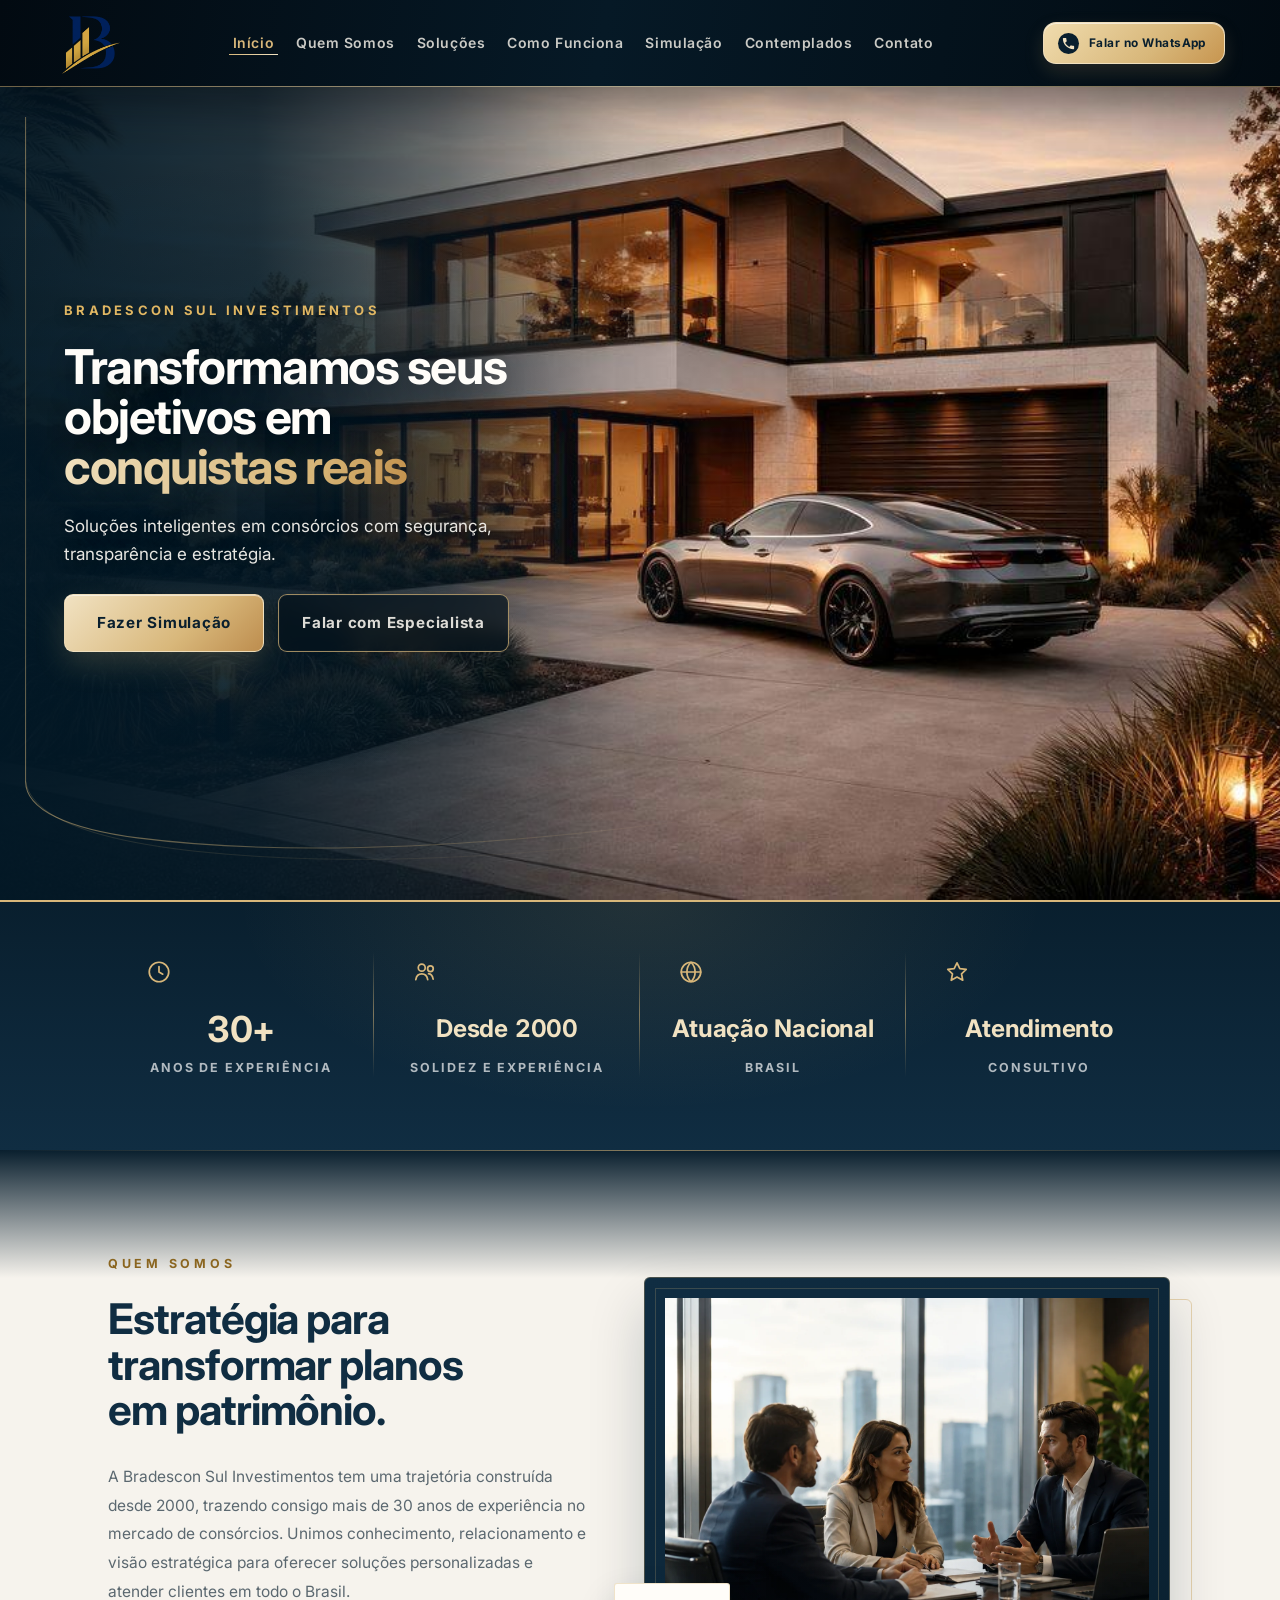
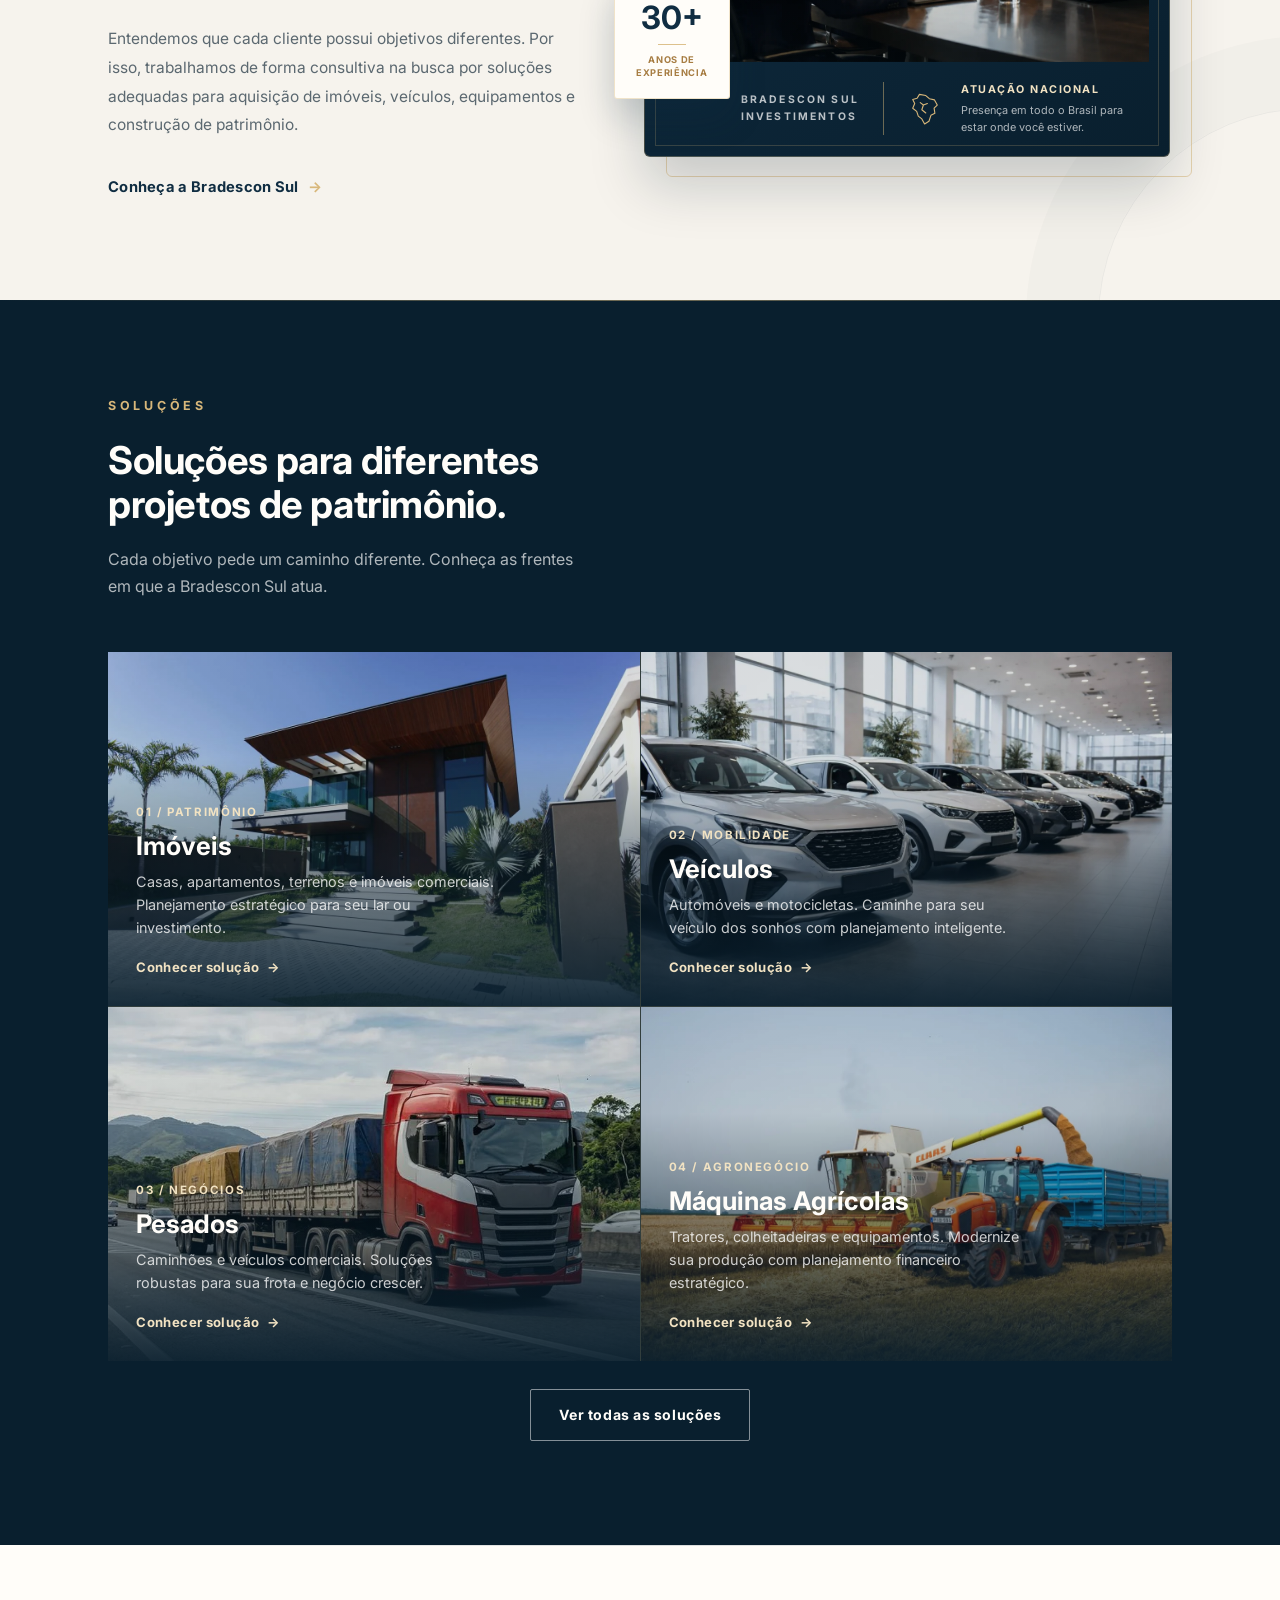
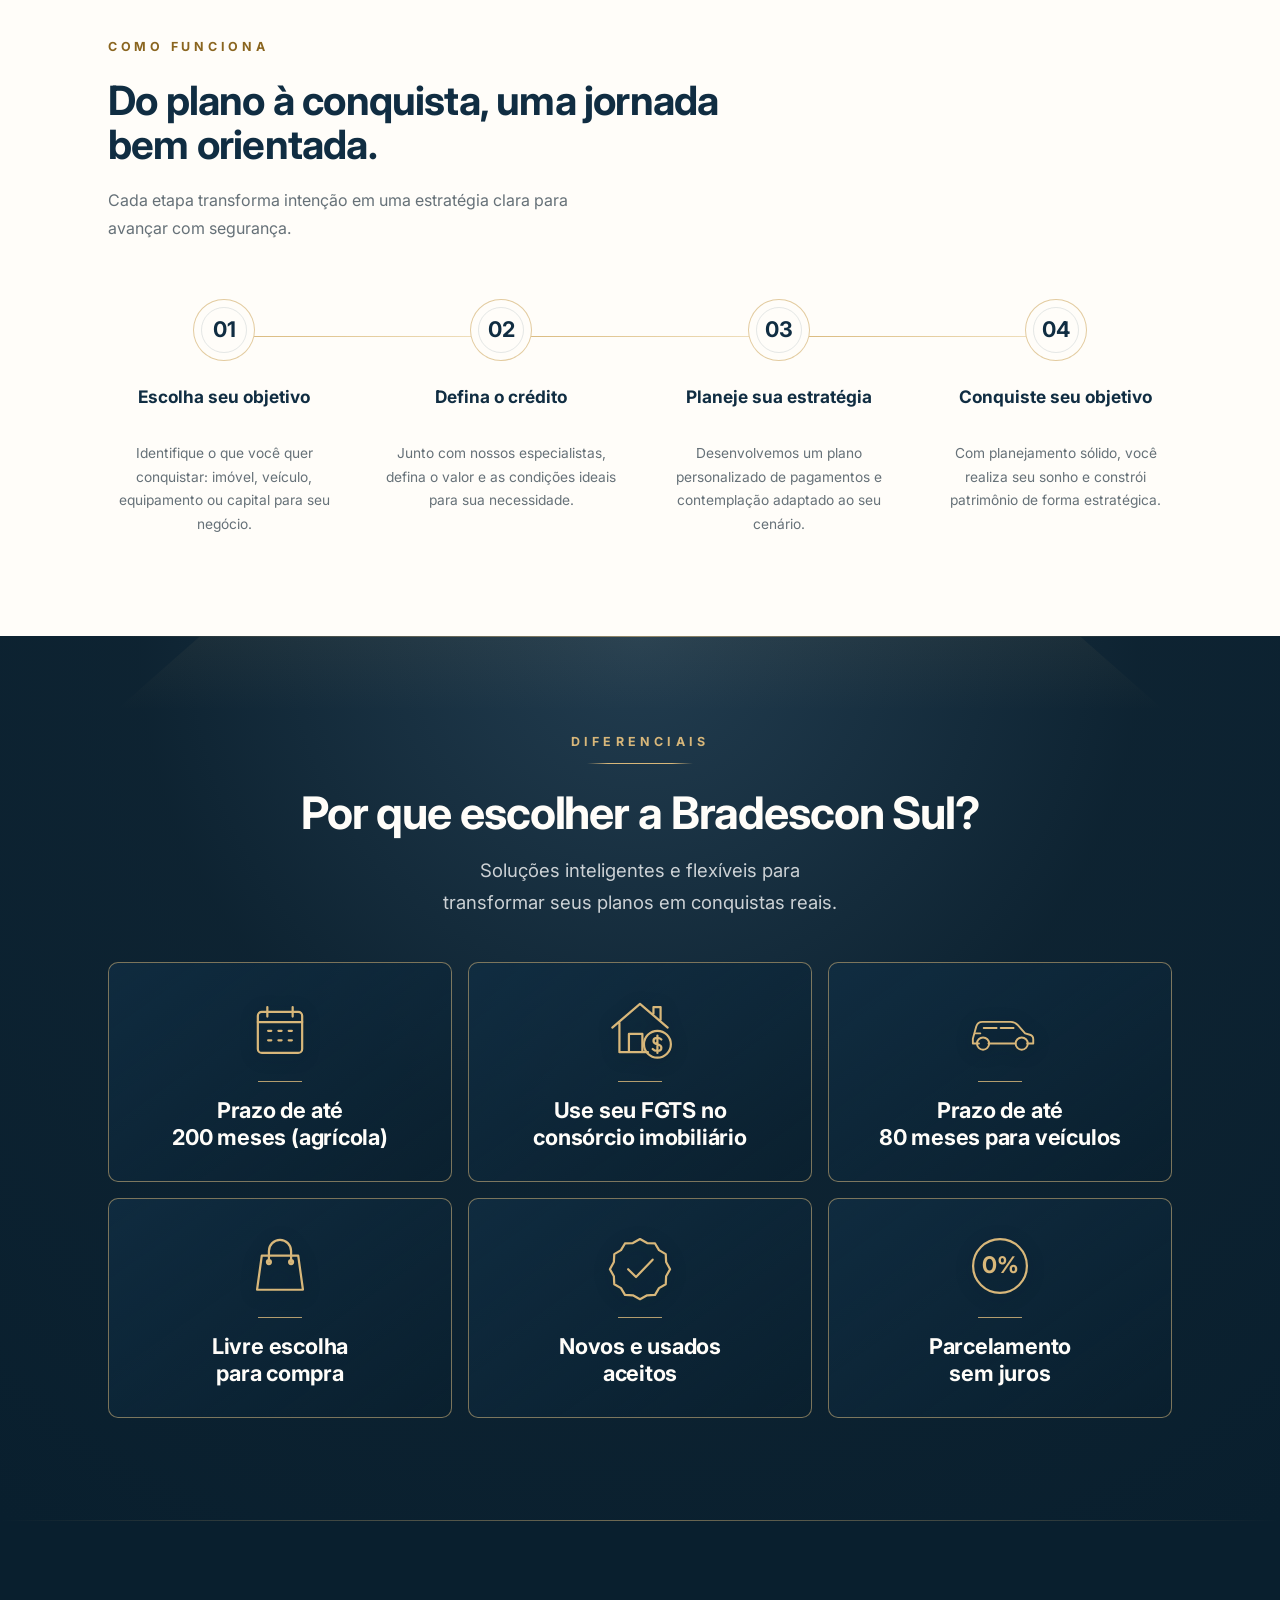
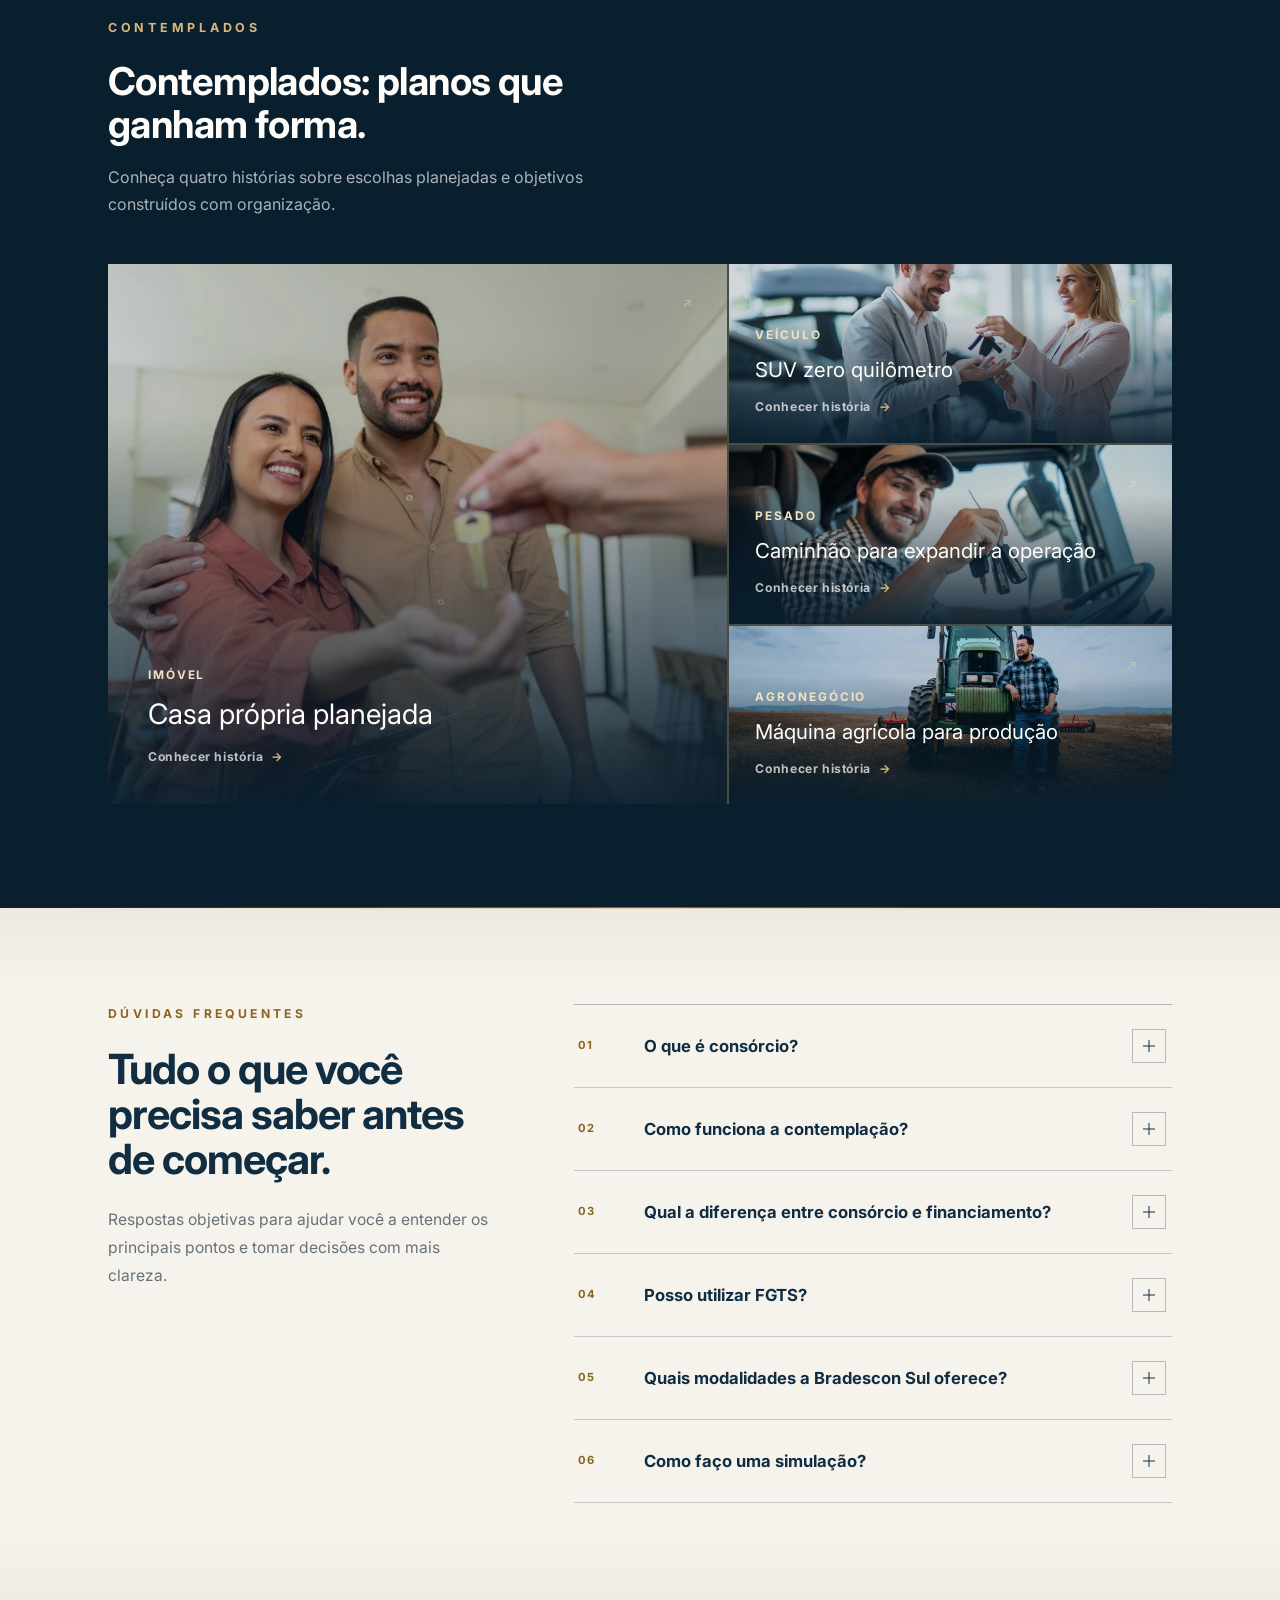
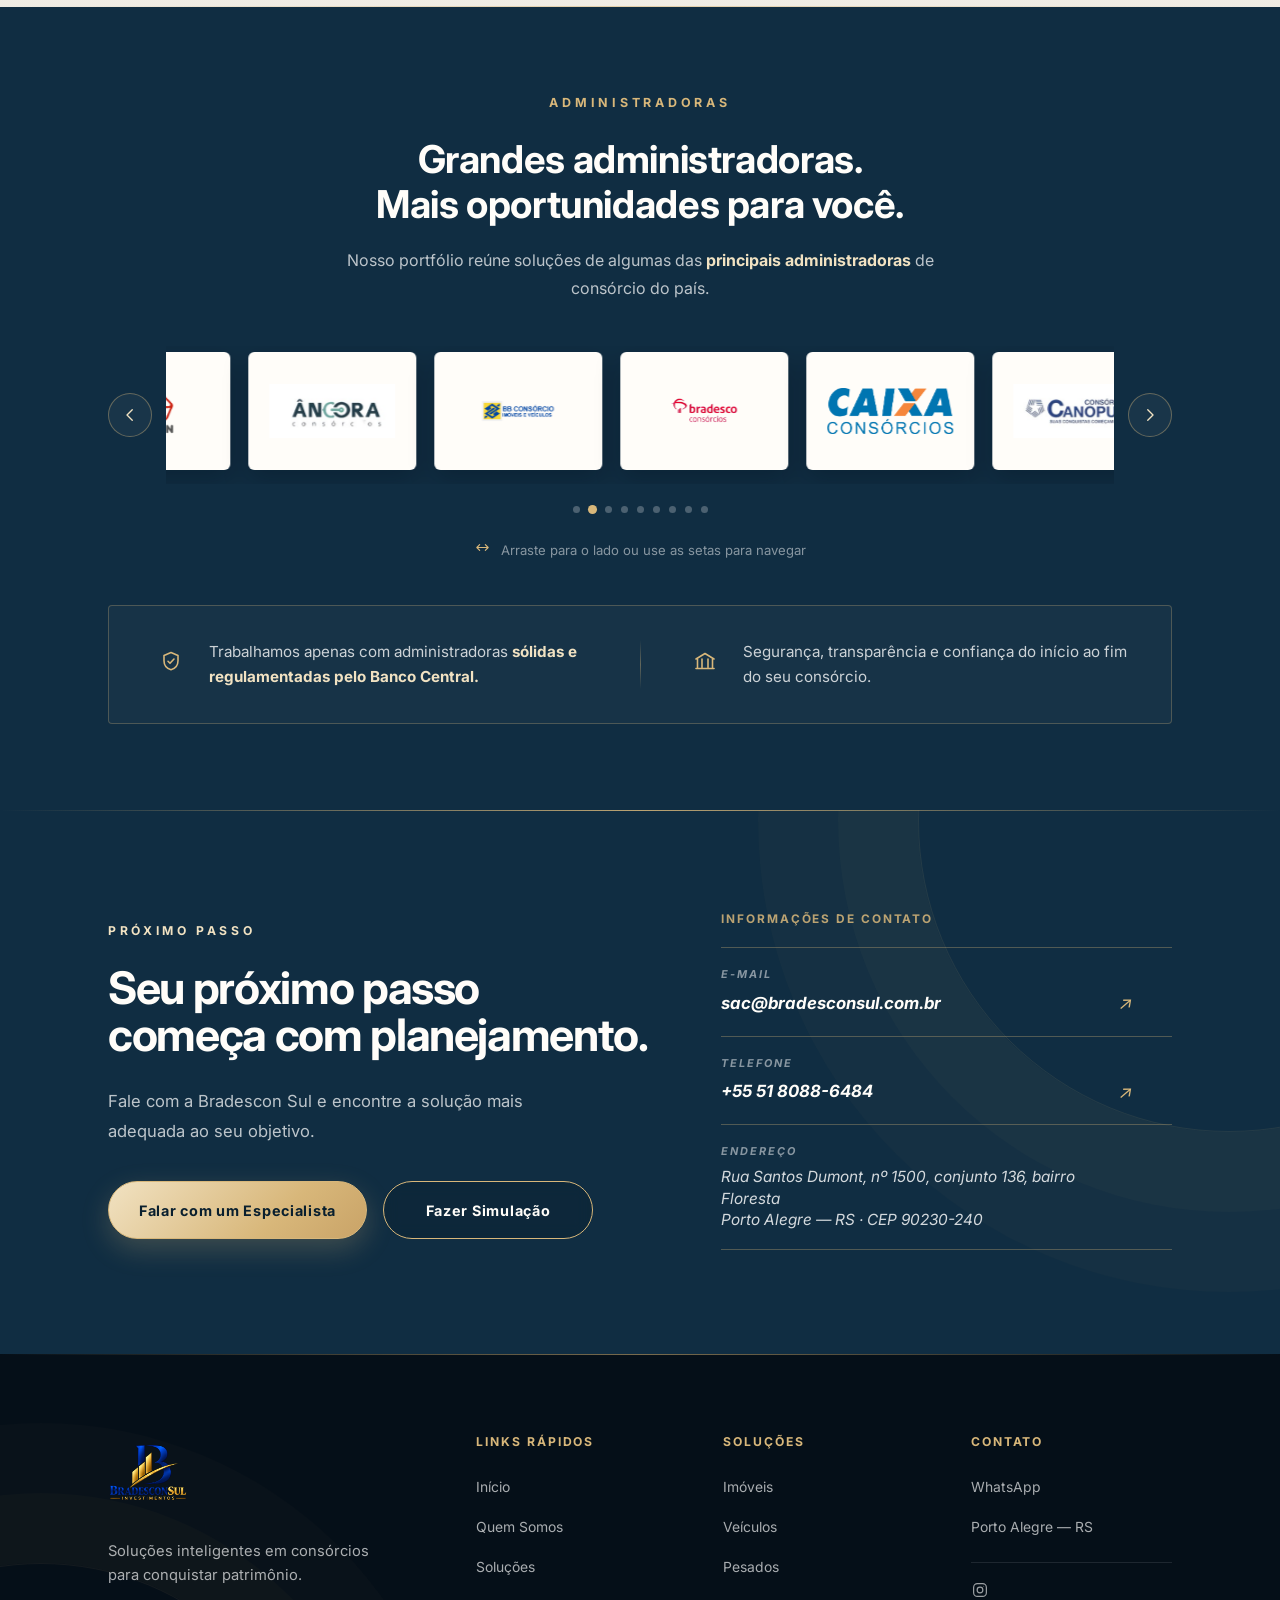
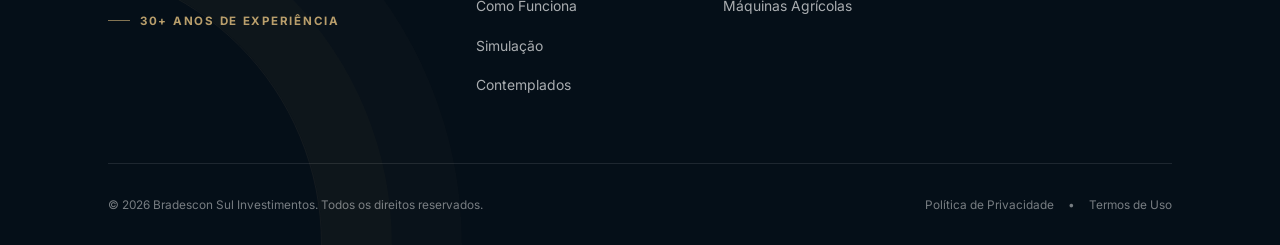
==== commit fef8fa5a: "Melhora SEO de marca e redes sociais" ====
--- a/index.html
+++ b/index.html
@@ -7,9 +7,11 @@
     <meta name="theme-color" content="#102d42">
     
     <!-- Open Graph -->
-    <meta property="og:title" content="Bradescon Sul Investimentos">
+    <meta property="og:title" content="Bradescon Sul Investimentos | Consórcios em Porto Alegre">
     <meta property="og:description" content="Soluções inteligentes em consórcios para quem planeja crescer, investir e conquistar patrimônio.">
     <meta property="og:type" content="website">
+    <meta property="og:site_name" content="Bradescon Sul Investimentos">
+    <meta property="og:locale" content="pt_BR">
     <meta property="og:url" content="https://bradesconsul.com.br/">
     <meta property="og:image" content="https://bradesconsul.com.br/images/og-image.png">
     <meta property="og:image:width" content="1731">
@@ -17,13 +19,46 @@
 
     <!-- Twitter Card -->
     <meta name="twitter:card" content="summary_large_image">
-    <meta name="twitter:title" content="Bradescon Sul Investimentos">
+    <meta name="twitter:title" content="Bradescon Sul Investimentos | Consórcios em Porto Alegre">
     <meta name="twitter:description" content="Soluções inteligentes em consórcios para quem planeja crescer, investir e conquistar patrimônio.">
     <meta name="twitter:image" content="https://bradesconsul.com.br/images/og-image.png">
 
-    <title>Bradescon Sul Investimentos | Consórcio</title>
+    <title>Bradescon Sul Investimentos | Consórcios em Porto Alegre</title>
     <link rel="canonical" href="https://bradesconsul.com.br/">
-    <link rel="icon" href="/images/sigla-bradescon-512.png" type="image/png">
+    <script type="application/ld+json">
+    {
+      "@context": "https://schema.org",
+      "@graph": [
+        {
+          "@type": "FinancialService",
+          "@id": "https://bradesconsul.com.br/#organization",
+          "name": "Bradescon Sul Investimentos",
+          "alternateName": ["Bradescon Sul", "Bradescon Investimentos"],
+          "url": "https://bradesconsul.com.br/",
+          "logo": "https://bradesconsul.com.br/images/sigla-bradescon-512.png",
+          "telephone": "+55 51 8088-6484",
+          "address": {
+            "@type": "PostalAddress",
+            "streetAddress": "Rua Santos Dumont, 1500, conjunto 136, Floresta",
+            "addressLocality": "Porto Alegre",
+            "addressRegion": "RS",
+            "postalCode": "90230-240",
+            "addressCountry": "BR"
+          },
+          "sameAs": ["https://www.instagram.com/bradescon_investimentos/"]
+        },
+        {
+          "@type": "WebSite",
+          "@id": "https://bradesconsul.com.br/#website",
+          "name": "Bradescon Sul Investimentos",
+          "alternateName": "Bradescon Sul",
+          "url": "https://bradesconsul.com.br/"
+        }
+      ]
+    }
+    </script>
+    <link rel="icon" href="/images/sigla-bradescon-512.png" type="image/png" sizes="512x512">
+    <link rel="apple-touch-icon" href="/images/sigla-bradescon-512.png" sizes="512x512">
     <link rel="manifest" href="/manifest.webmanifest">
     <link rel="preconnect" href="https://fonts.googleapis.com">
     <link rel="preconnect" href="https://fonts.gstatic.com" crossorigin>
@@ -743,10 +778,10 @@
             <div class="contact-panel final-reveal final-reveal-2">
                 <p class="contact-panel-label">Informações de contato</p>
                 <address class="contact-list">
-                    <a class="contact-row" href="mailto:sac@bradesconsul.com">
+                    <a class="contact-row" href="mailto:sac@bradesconsul.com.br">
                         <span class="contact-row-label">E-mail</span>
                         <span class="contact-row-main">
-                            <span class="contact-row-value">sac@bradesconsul.com</span>
+                            <span class="contact-row-value">sac@bradesconsul.com.br</span>
                             <span class="contact-row-arrow" aria-hidden="true">↗</span>
                         </span>
                     </a>
@@ -816,9 +851,6 @@
                         <a href="https://www.instagram.com/bradescon_investimentos/" target="_blank" rel="noopener noreferrer" aria-label="Instagram da Bradescon Sul Investimentos, @bradescon_investimentos">
                             <svg viewBox="0 0 24 24" fill="none" stroke="currentColor" stroke-width="1.6" stroke-linecap="round" stroke-linejoin="round" aria-hidden="true"><rect x="3.5" y="3.5" width="17" height="17" rx="5"></rect><circle cx="12" cy="12" r="3.8"></circle><circle cx="17" cy="7" r=".6" fill="currentColor" stroke="none"></circle></svg>
                         </a>
-                        <a href="https://www.facebook.com/profile.php?id=61593982286635" target="_blank" rel="noopener noreferrer" aria-label="Facebook da Bradescon Sul Investimentos">
-                            <svg viewBox="0 0 24 24" fill="none" stroke="currentColor" stroke-width="1.6" stroke-linecap="round" stroke-linejoin="round" aria-hidden="true"><path d="M17 3h-3a4.5 4.5 0 0 0-4.5 4.5V10H7v3.5h2.5V21H13v-7.5h2.7l.5-3.5H13V7.8c0-.7.6-1.3 1.3-1.3H17z"></path></svg>
-                        </a>
                     </div>
                 </div>
             </div>
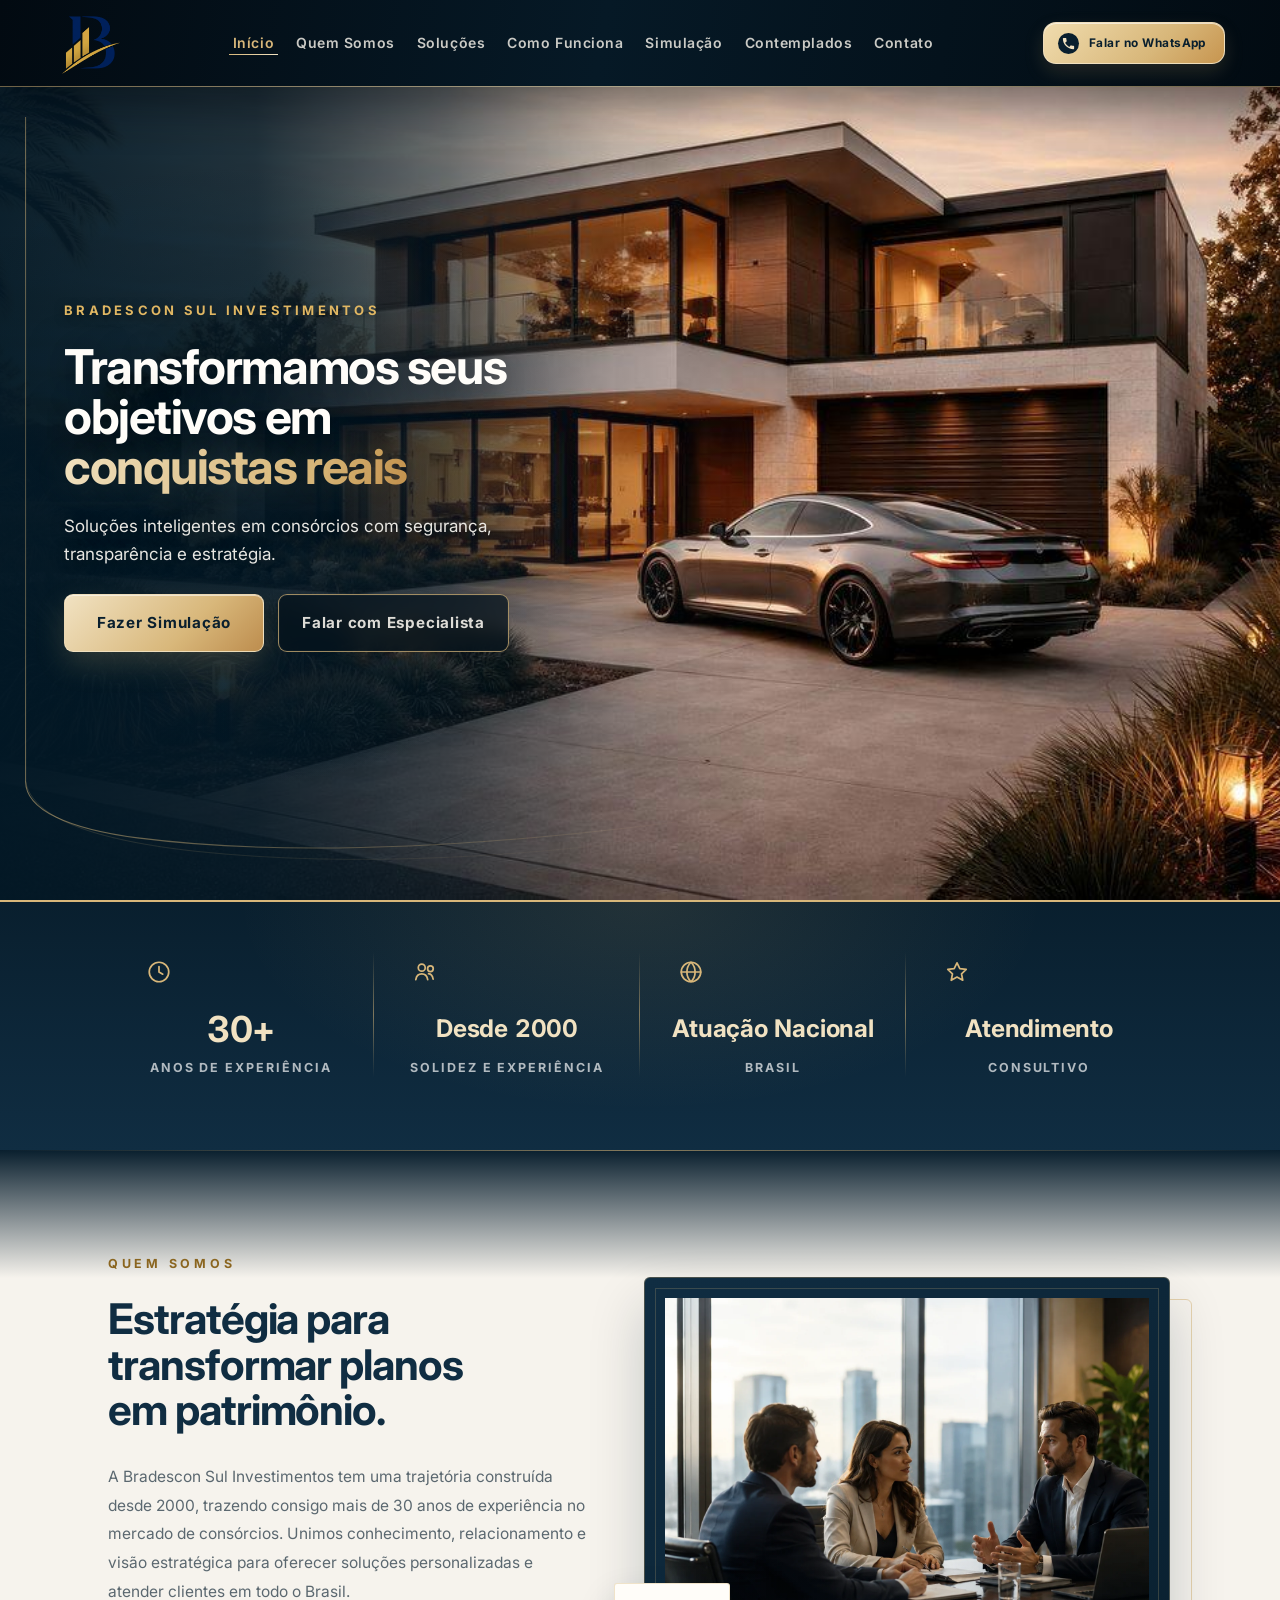
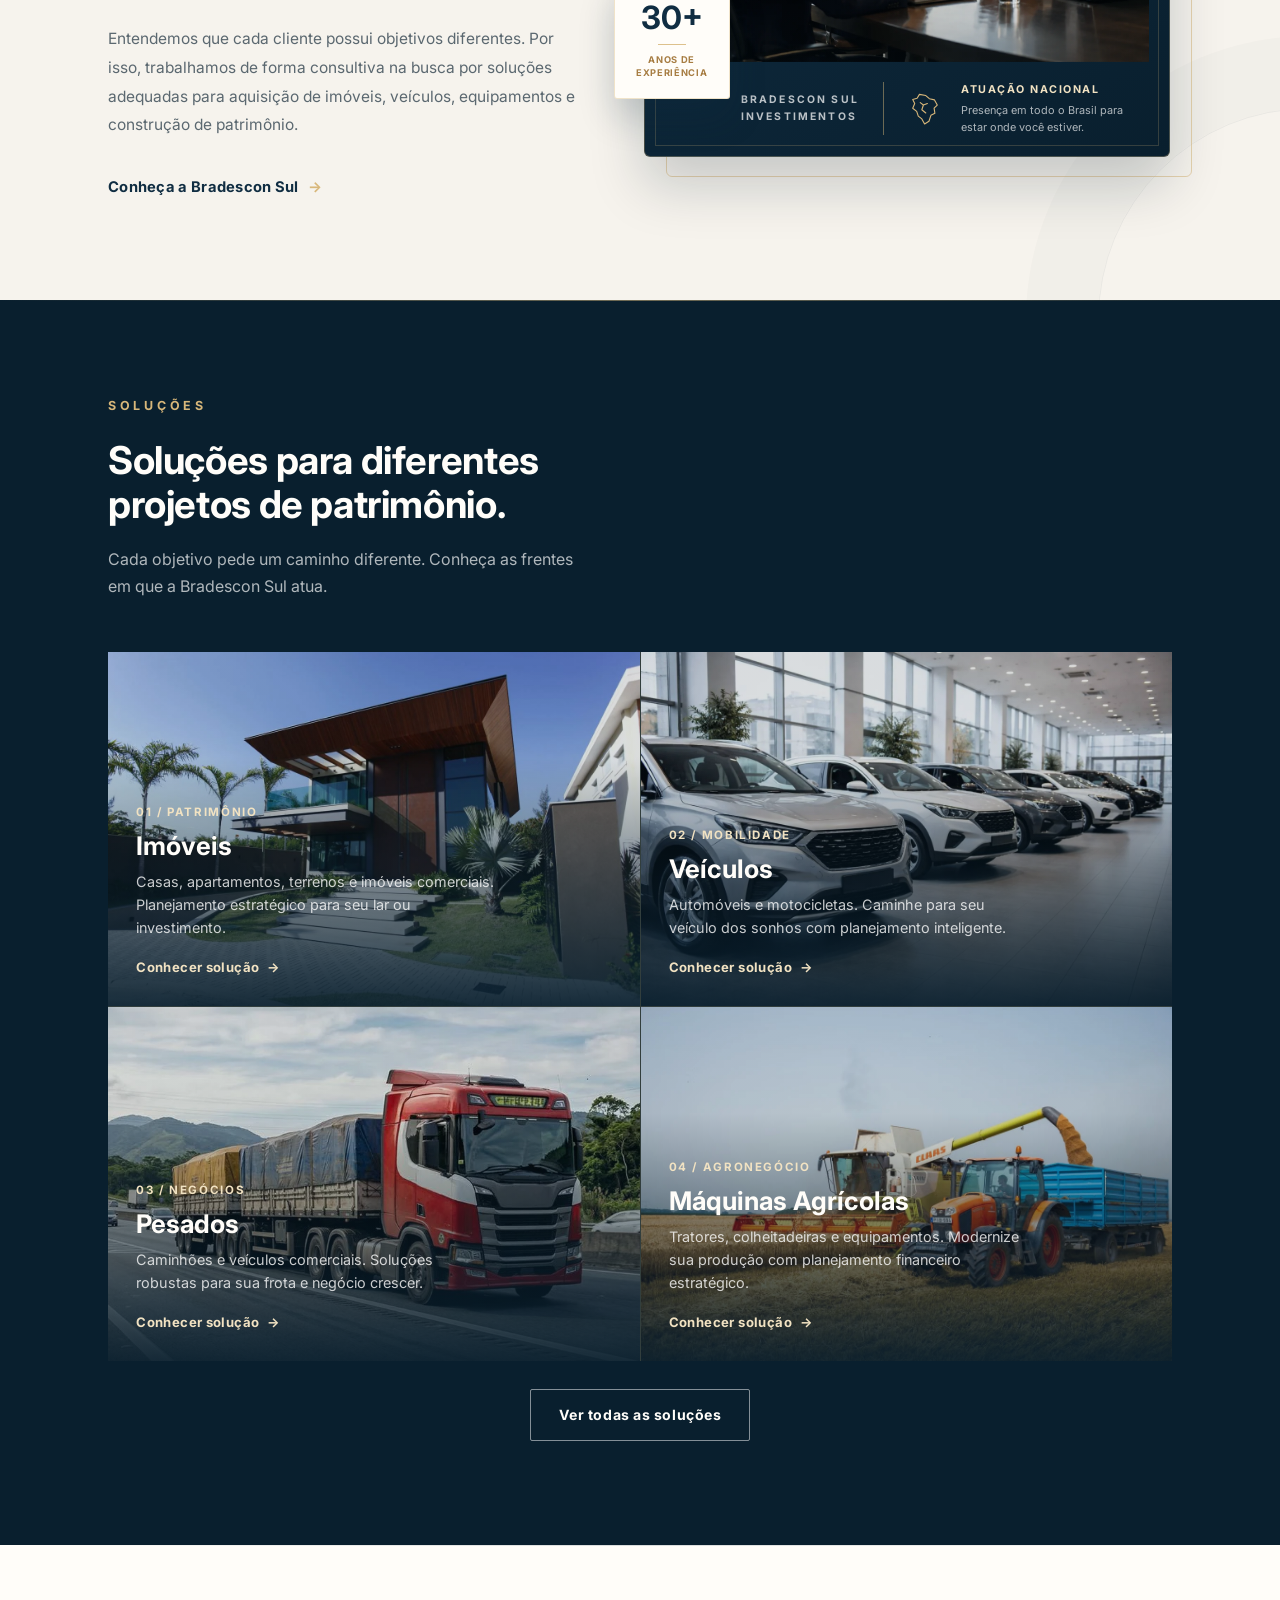
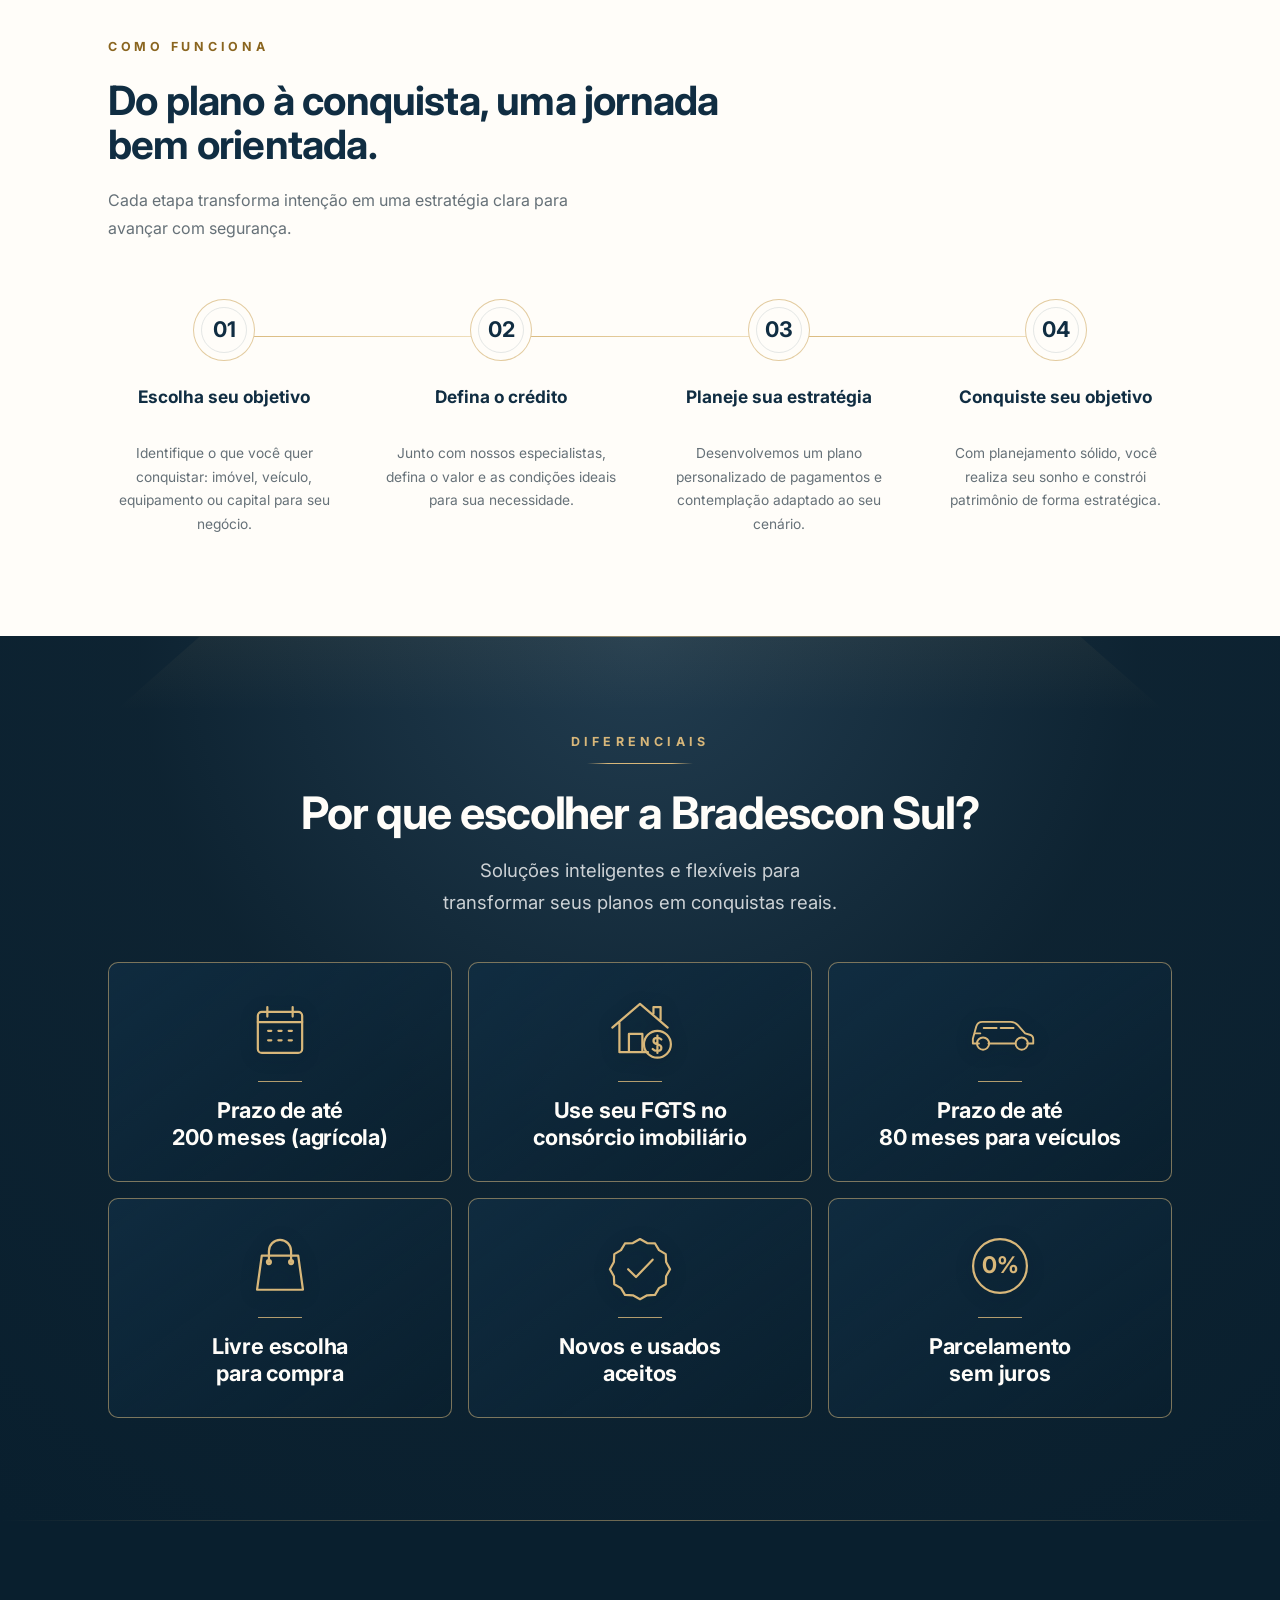
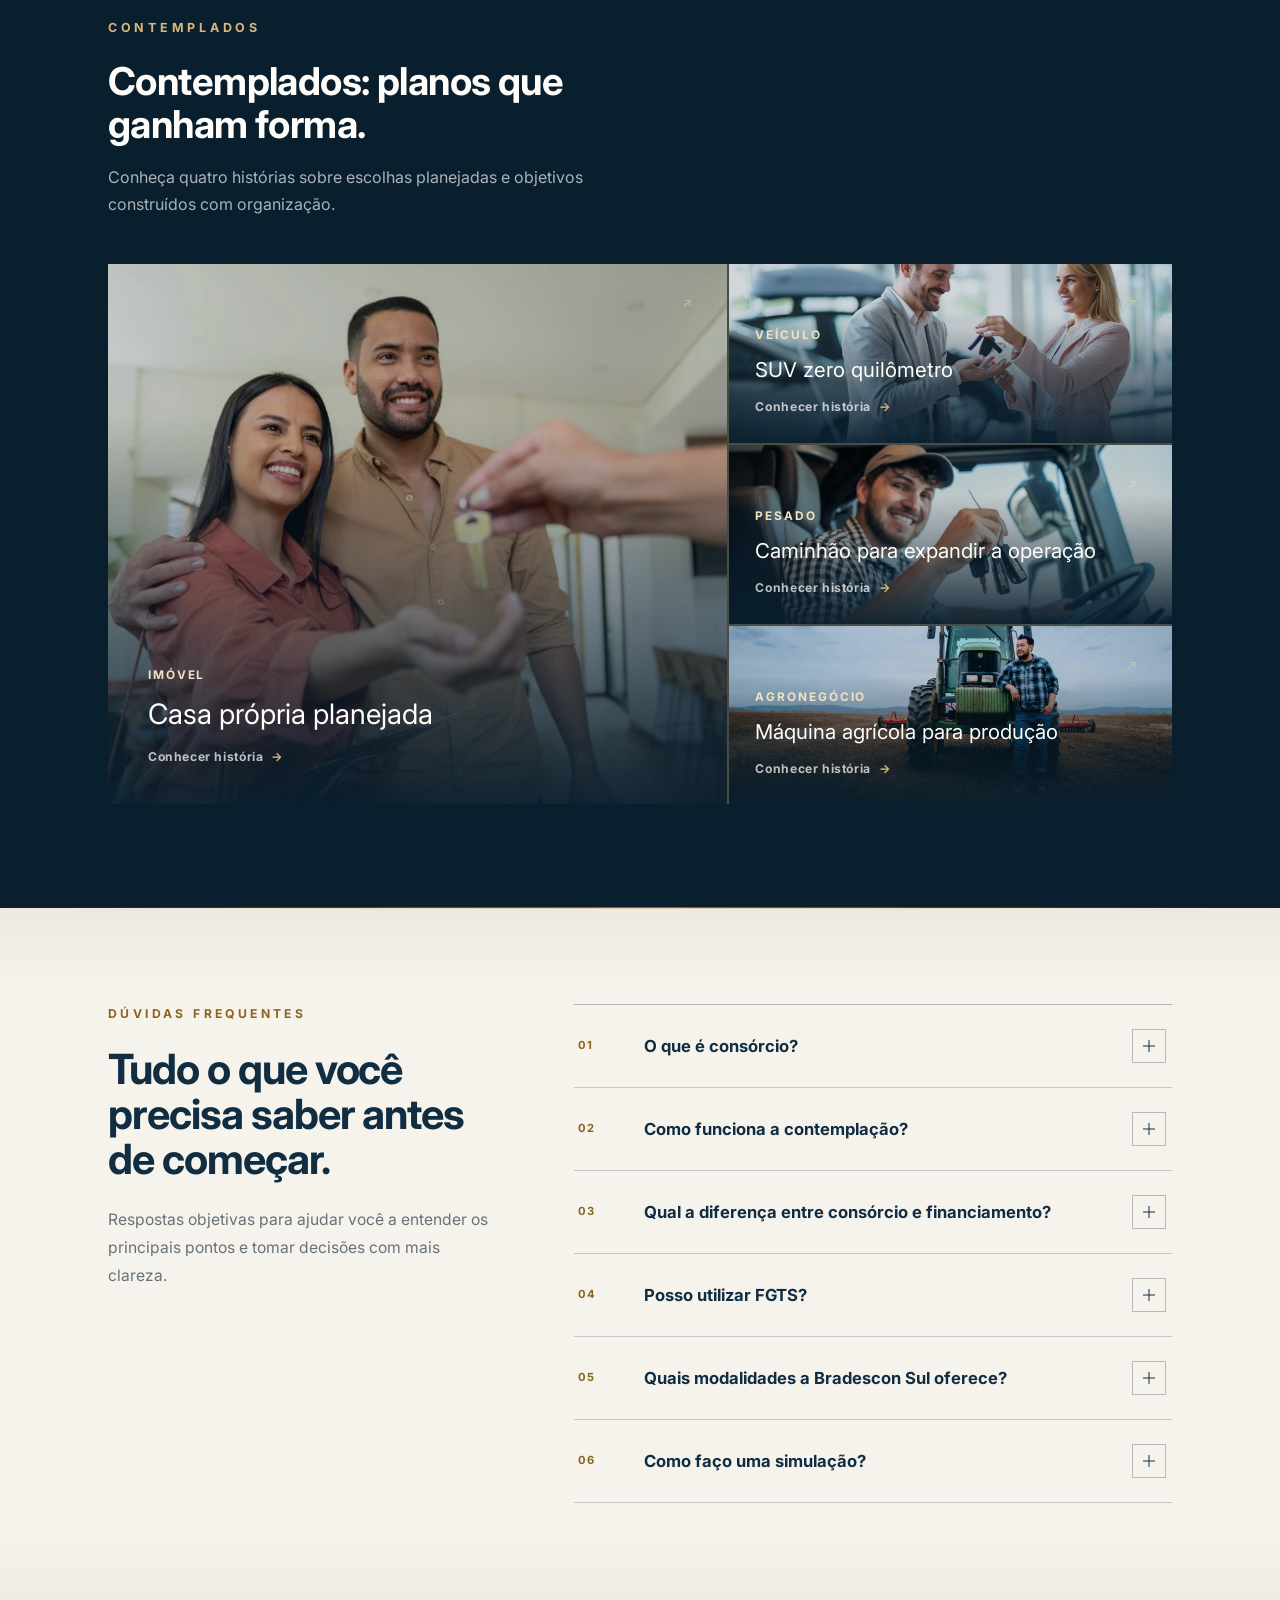
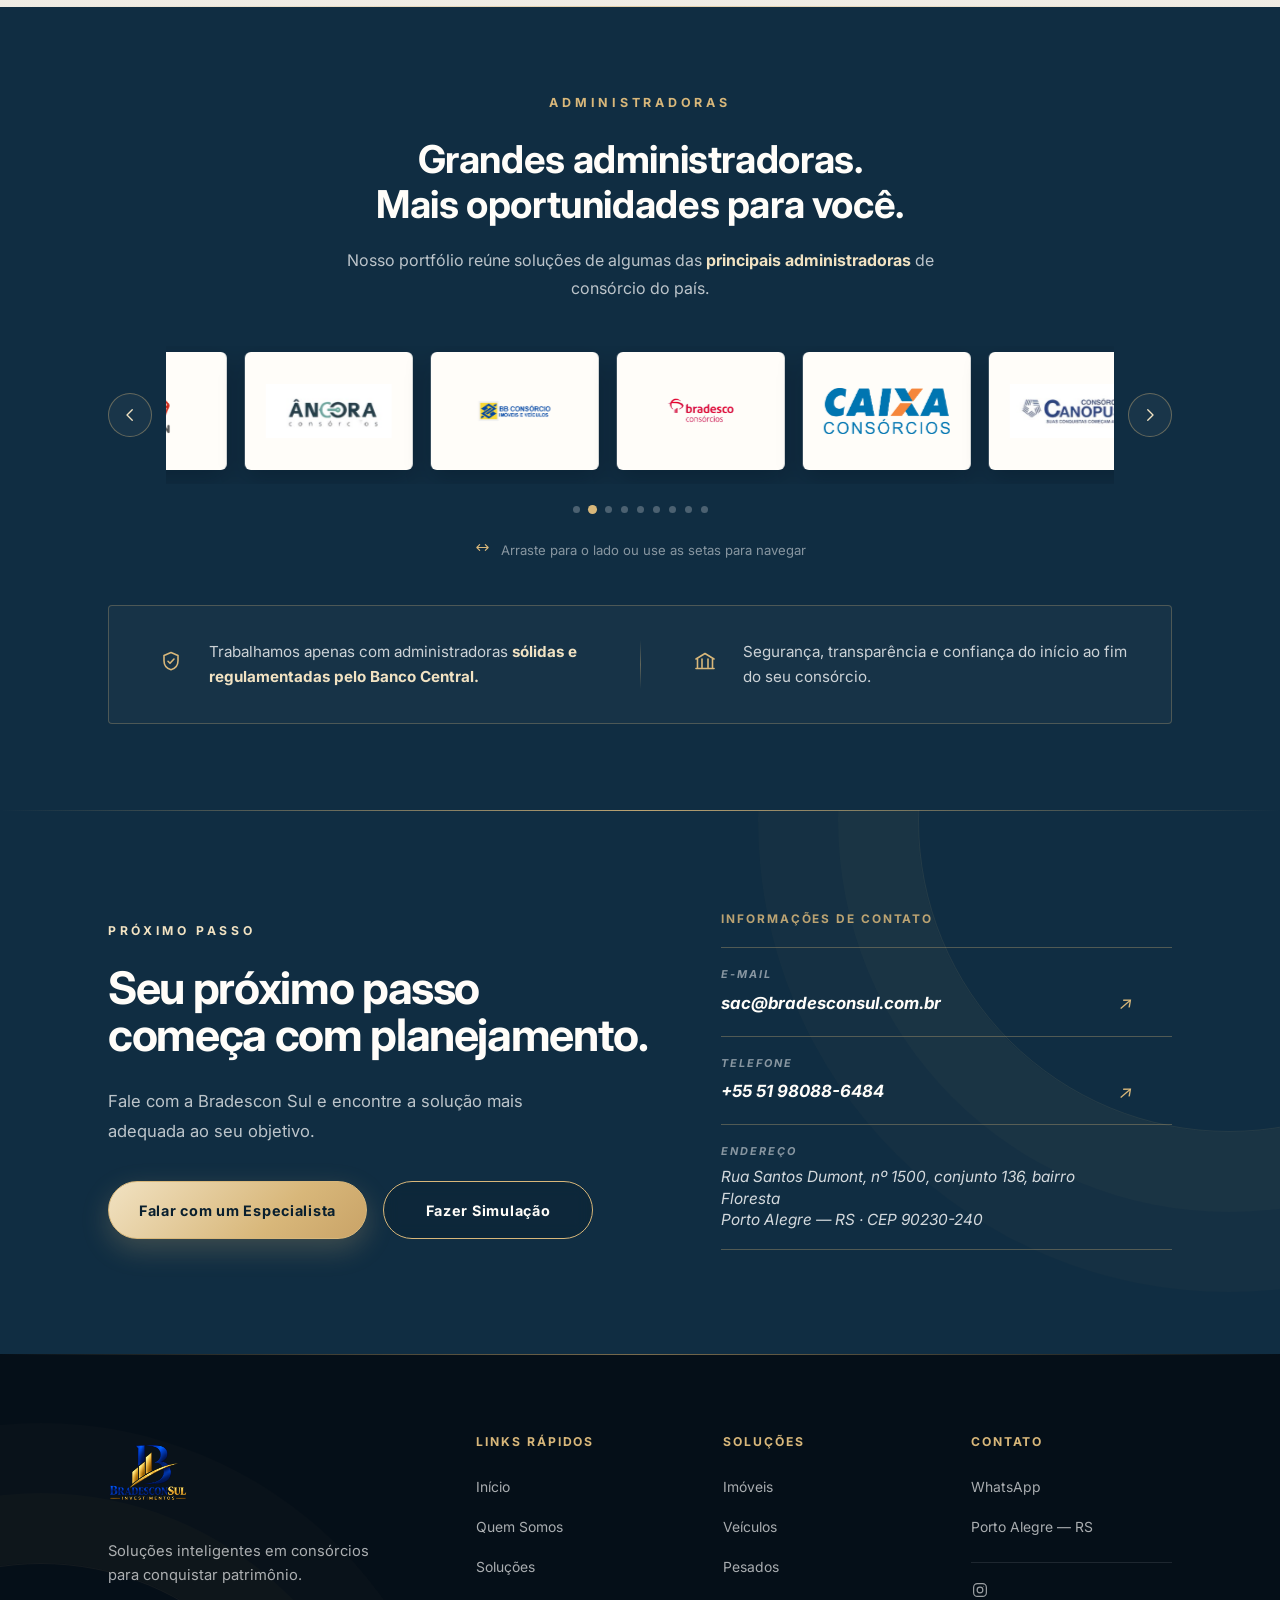
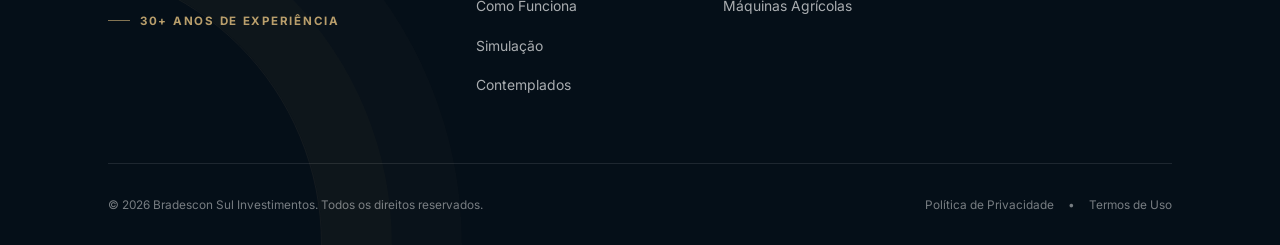
==== commit 0433a200: "atualização de número do wpp" ====
--- a/index.html
+++ b/index.html
@@ -36,7 +36,7 @@
           "alternateName": ["Bradescon Sul", "Bradescon Investimentos"],
           "url": "https://bradesconsul.com.br/",
           "logo": "https://bradesconsul.com.br/images/sigla-bradescon-512.png",
-          "telephone": "+55 51 8088-6484",
+          "telephone": "+55 51 98088-6484",
           "address": {
             "@type": "PostalAddress",
             "streetAddress": "Rua Santos Dumont, 1500, conjunto 136, Floresta",
@@ -84,7 +84,7 @@
             </nav>
             
             <div class="header-actions">
-                <a href="https://wa.me/555180886484" class="btn btn-whatsapp" target="_blank" rel="noopener noreferrer">
+                <a href="https://wa.me/5551980886484" class="btn btn-whatsapp" target="_blank" rel="noopener noreferrer">
                     <span class="whatsapp-mark" aria-hidden="true"><svg viewBox="0 0 24 24"><path d="M6.6 10.8c1.4 2.8 3.8 5.1 6.6 6.6l2.2-2.2c.3-.3.7-.4 1-.2 1.1.4 2.3.6 3.6.6.6 0 1 .4 1 1V20c0 .6-.4 1-1 1-9.4 0-17-7.6-17-17 0-.6.4-1 1-1h3.5c.6 0 1 .4 1 1 0 1.3.2 2.5.6 3.6.1.3 0 .7-.2 1l-2.3 2.2Z"/></svg></span>
                     Falar no WhatsApp
                 </a>
@@ -108,7 +108,7 @@
                 <li><a href="/simulacao/">Simulação</a></li>
                 <li><a href="#conquistas">Contemplados</a></li>
                 <li><a href="#contato">Contato</a></li>
-                <li><a href="https://wa.me/555180886484" class="btn btn-whatsapp-mobile" target="_blank" rel="noopener noreferrer">Falar no WhatsApp</a></li>
+                <li><a href="https://wa.me/5551980886484" class="btn btn-whatsapp-mobile" target="_blank" rel="noopener noreferrer">Falar no WhatsApp</a></li>
             </ul>
         </nav>
     </header>
@@ -770,7 +770,7 @@
                 <h2 id="final-cta-title"><span>Seu próximo passo</span><span>começa com planejamento.</span></h2>
                 <p class="final-cta-intro">Fale com a Bradescon Sul e encontre a solução mais adequada ao seu objetivo.</p>
                 <div class="final-ctas">
-                    <a href="https://wa.me/555180886484" class="btn btn-primary" target="_blank" rel="noopener noreferrer">Falar com um Especialista</a>
+                    <a href="https://wa.me/5551980886484" class="btn btn-primary" target="_blank" rel="noopener noreferrer">Falar com um Especialista</a>
                     <a href="/simulacao/" class="btn btn-secondary">Fazer Simulação</a>
                 </div>
             </div>
@@ -785,10 +785,10 @@
                             <span class="contact-row-arrow" aria-hidden="true">↗</span>
                         </span>
                     </a>
-                    <a class="contact-row" href="tel:+555180886484">
+                    <a class="contact-row" href="tel:+5551980886484">
                         <span class="contact-row-label">Telefone</span>
                         <span class="contact-row-main">
-                            <span class="contact-row-value">+55 51 8088-6484</span>
+                            <span class="contact-row-value">+55 51 98088-6484</span>
                             <span class="contact-row-arrow" aria-hidden="true">↗</span>
                         </span>
                     </a>
@@ -844,7 +844,7 @@
                 <div class="footer-section footer-contact">
                     <h2 class="footer-heading">Contato</h2>
                     <ul>
-                        <li><a href="https://wa.me/555180886484" target="_blank" rel="noopener noreferrer">WhatsApp</a></li>
+                        <li><a href="https://wa.me/5551980886484" target="_blank" rel="noopener noreferrer">WhatsApp</a></li>
                         <li><a href="#contato">Porto Alegre — RS</a></li>
                     </ul>
                     <div class="footer-social">
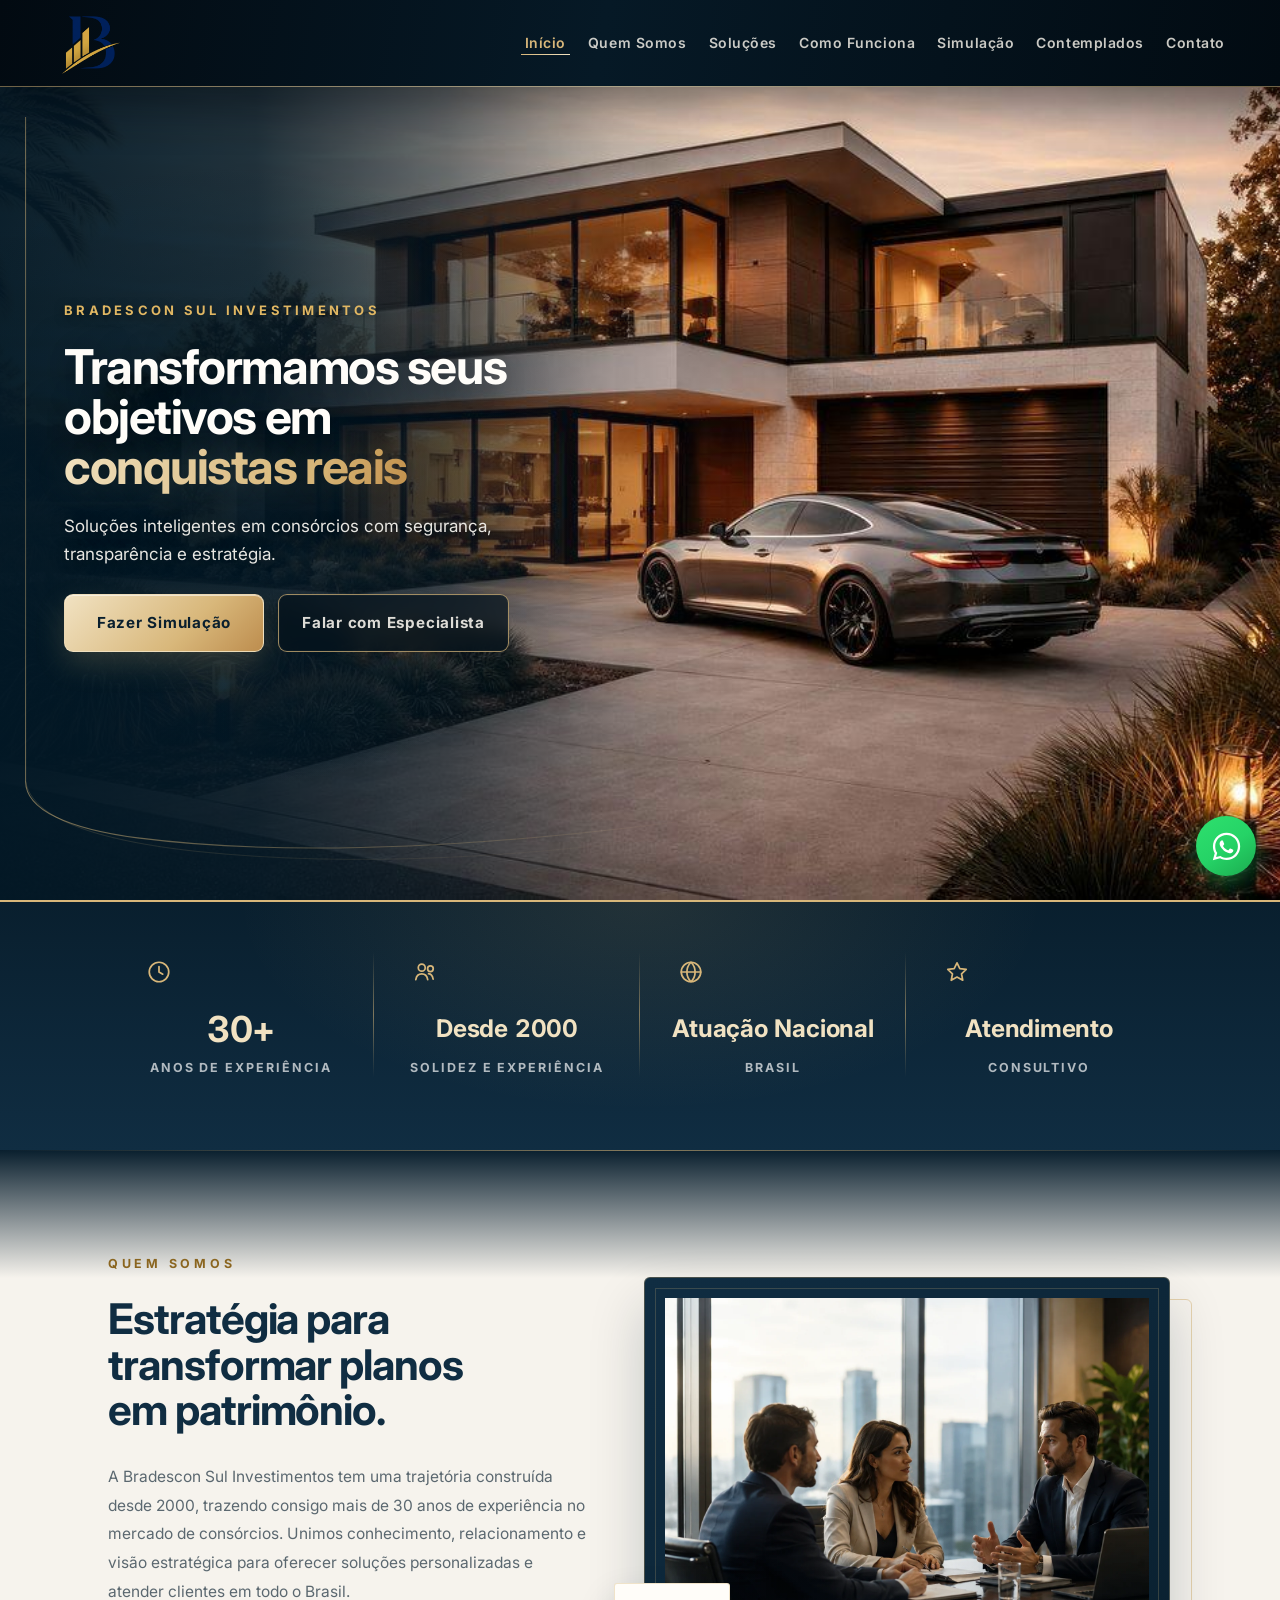
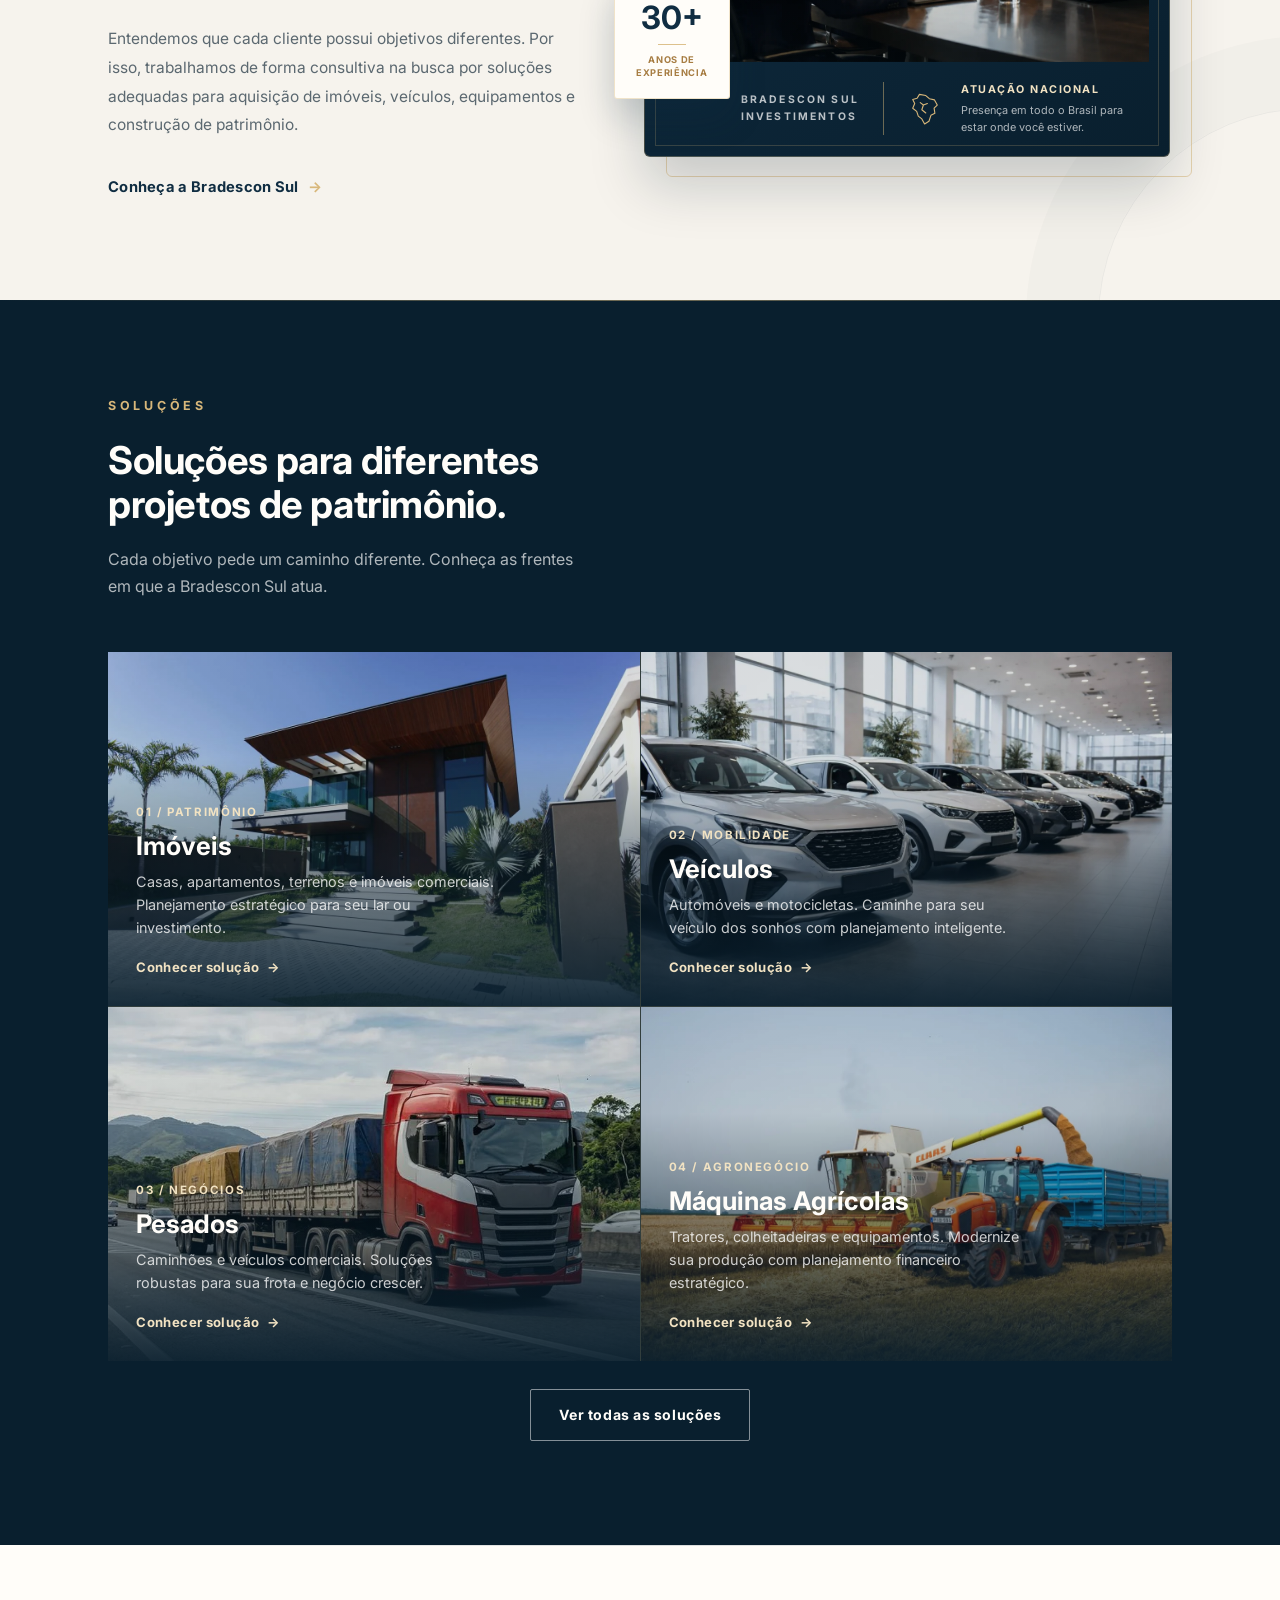
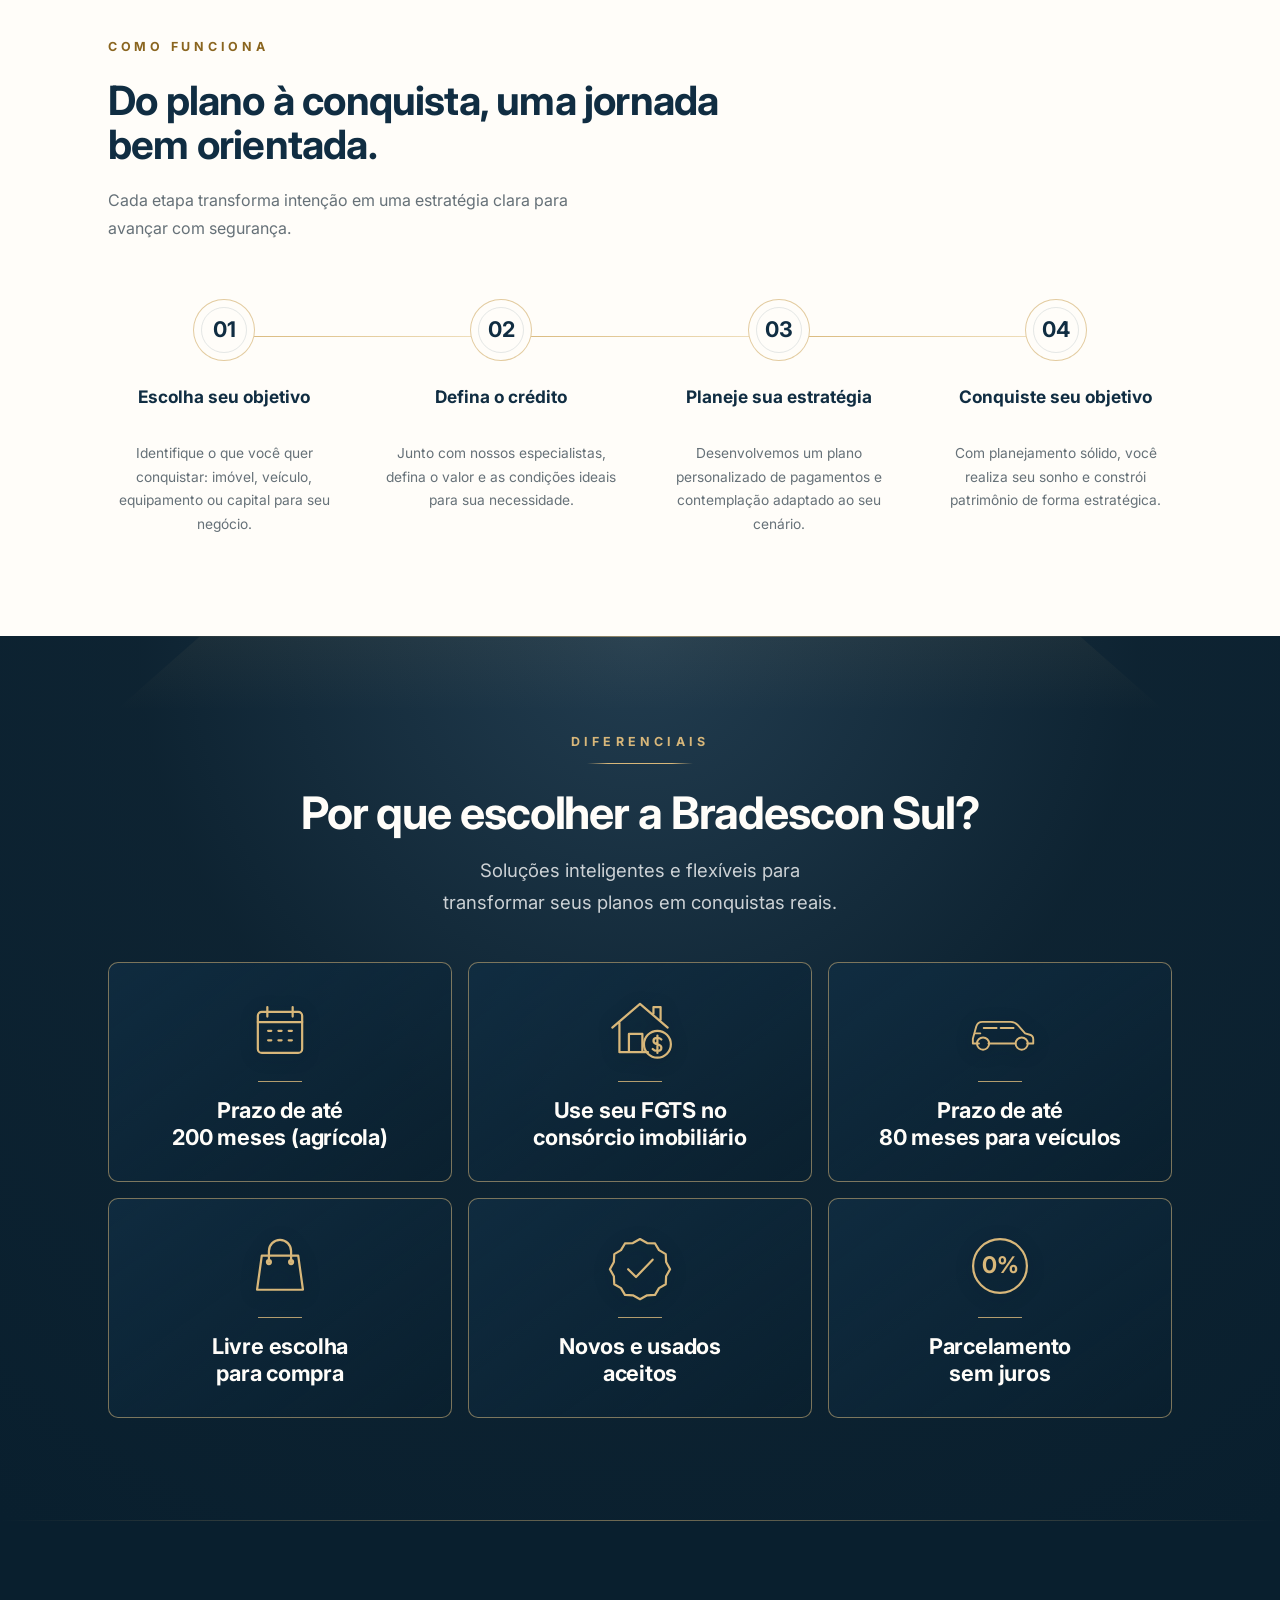
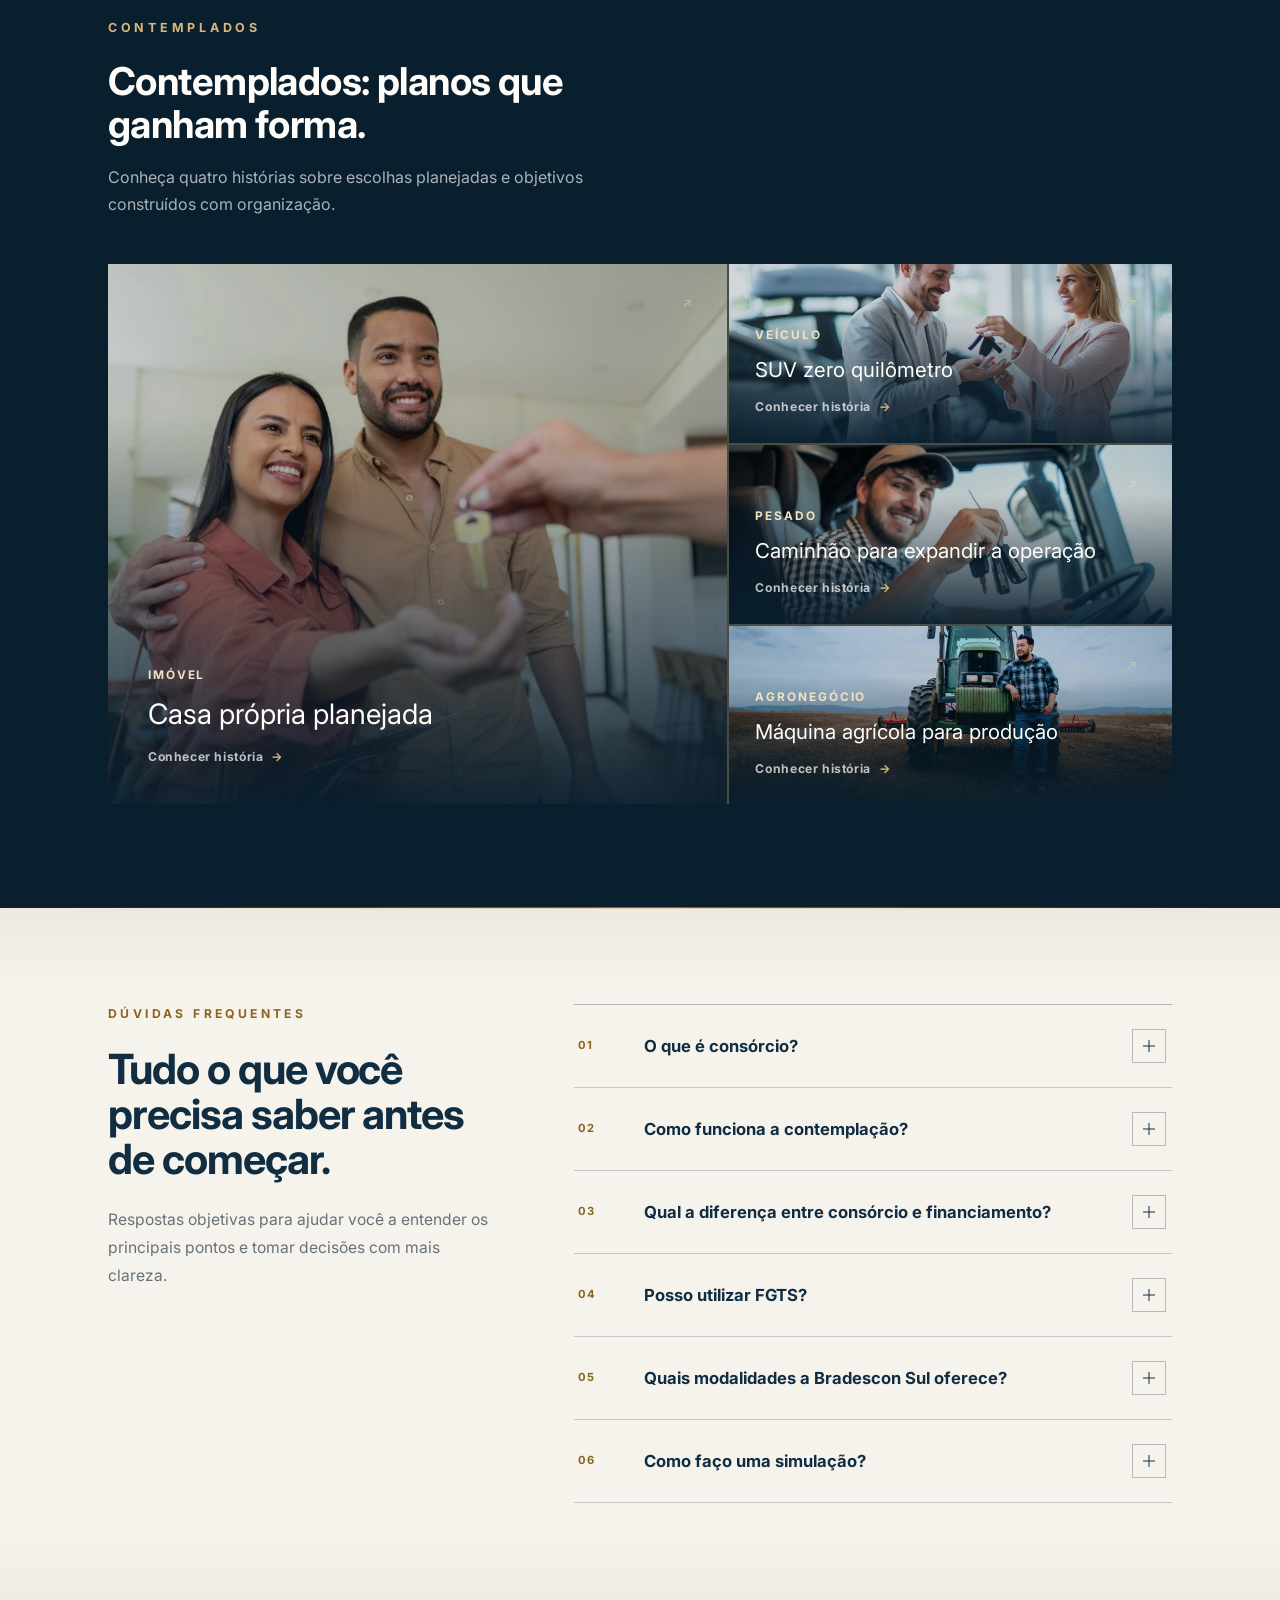
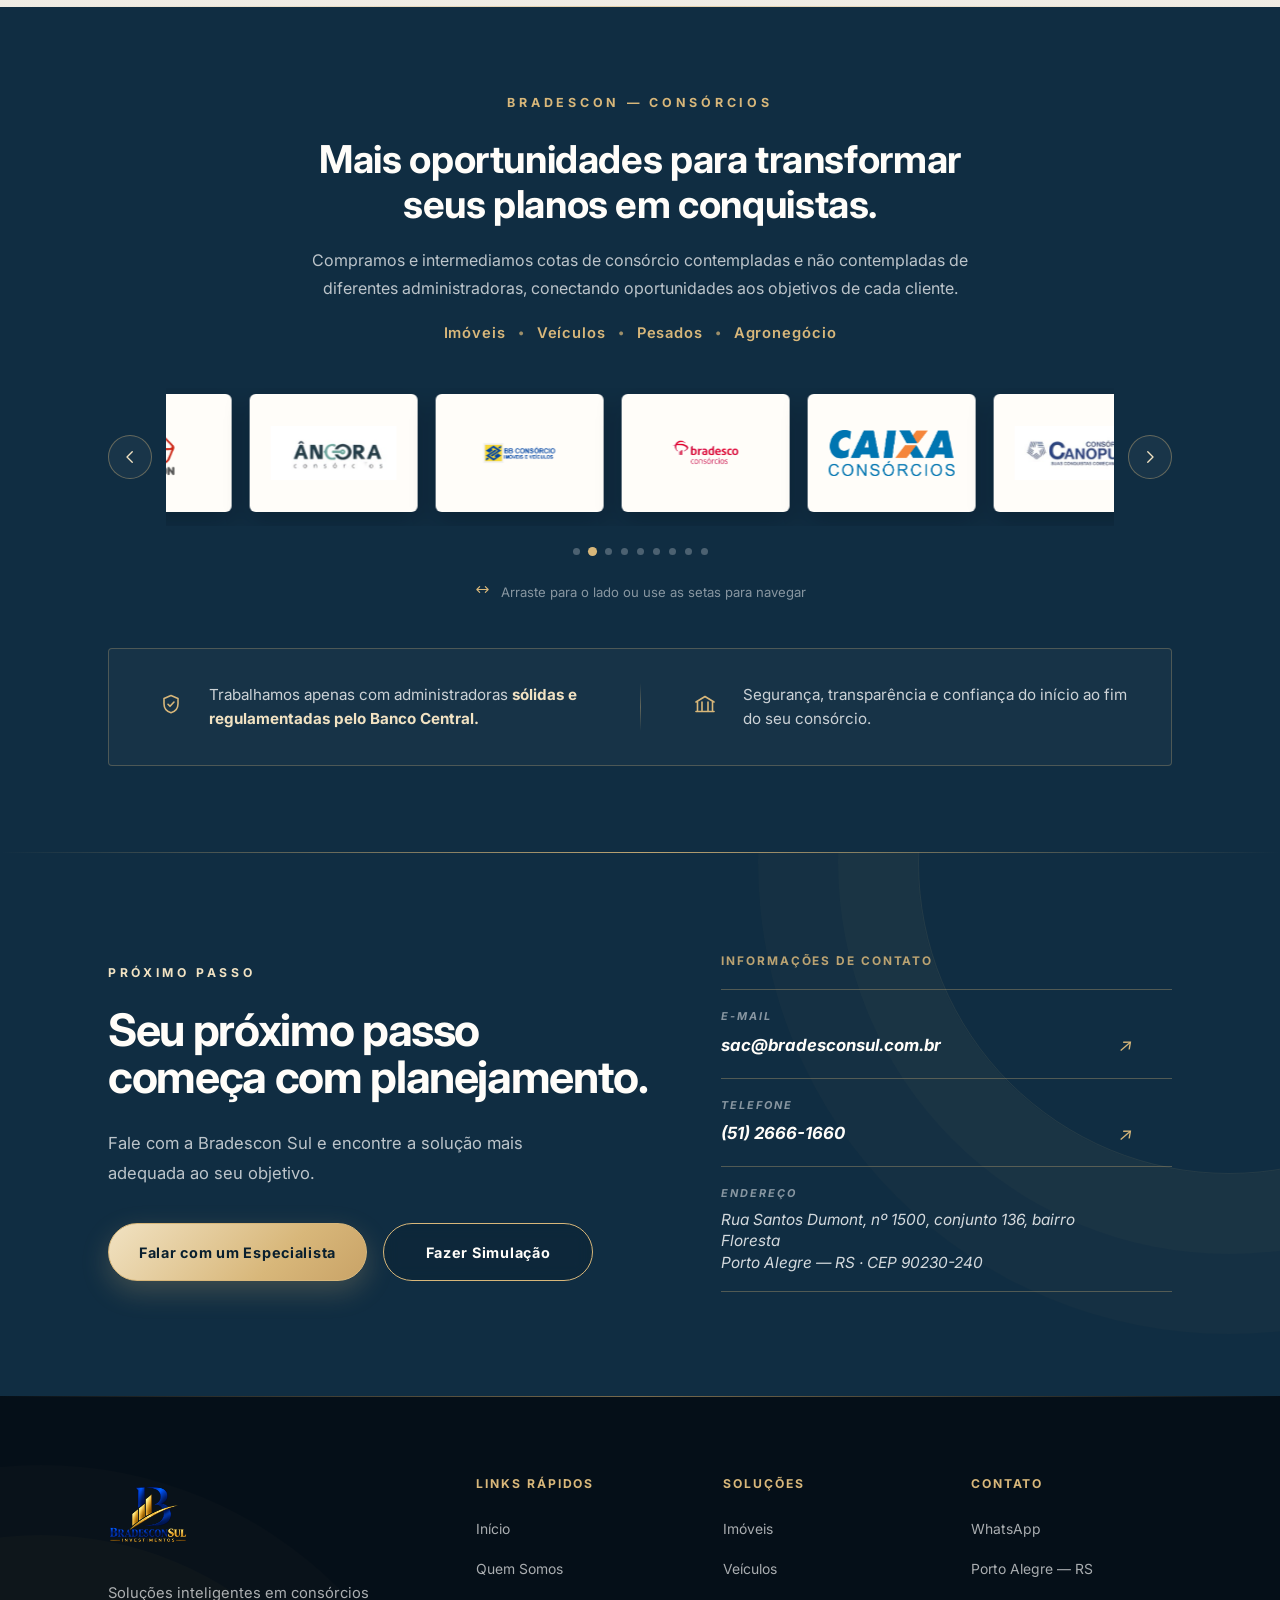
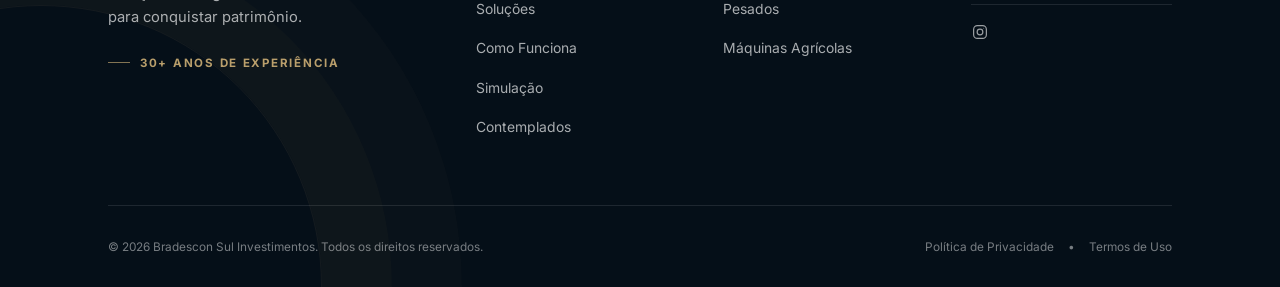
==== commit da9c569e: "Site final bradescon" ====
--- a/index.html
+++ b/index.html
@@ -36,7 +36,7 @@
           "alternateName": ["Bradescon Sul", "Bradescon Investimentos"],
           "url": "https://bradesconsul.com.br/",
           "logo": "https://bradesconsul.com.br/images/sigla-bradescon-512.png",
-          "telephone": "+55 51 98088-6484",
+          "telephone": "+55 51 2666-1660",
           "address": {
             "@type": "PostalAddress",
             "streetAddress": "Rua Santos Dumont, 1500, conjunto 136, Floresta",
@@ -82,13 +82,6 @@
                     <li><a href="#contato">Contato</a></li>
                 </ul>
             </nav>
-            
-            <div class="header-actions">
-                <a href="https://wa.me/5551980886484" class="btn btn-whatsapp" target="_blank" rel="noopener noreferrer">
-                    <span class="whatsapp-mark" aria-hidden="true"><svg viewBox="0 0 24 24"><path d="M6.6 10.8c1.4 2.8 3.8 5.1 6.6 6.6l2.2-2.2c.3-.3.7-.4 1-.2 1.1.4 2.3.6 3.6.6.6 0 1 .4 1 1V20c0 .6-.4 1-1 1-9.4 0-17-7.6-17-17 0-.6.4-1 1-1h3.5c.6 0 1 .4 1 1 0 1.3.2 2.5.6 3.6.1.3 0 .7-.2 1l-2.3 2.2Z"/></svg></span>
-                    Falar no WhatsApp
-                </a>
-            </div>
 
             <!-- Mobile Menu Toggle -->
             <button class="menu-toggle" id="menuToggle" aria-label="Abrir menu" aria-expanded="false" aria-controls="navMobile">
@@ -108,7 +101,7 @@
                 <li><a href="/simulacao/">Simulação</a></li>
                 <li><a href="#conquistas">Contemplados</a></li>
                 <li><a href="#contato">Contato</a></li>
-                <li><a href="https://wa.me/5551980886484" class="btn btn-whatsapp-mobile" target="_blank" rel="noopener noreferrer">Falar no WhatsApp</a></li>
+                <li><a href="https://wa.me/5551920047002" class="btn btn-whatsapp-mobile" target="_blank" rel="noopener noreferrer">Falar no WhatsApp</a></li>
             </ul>
         </nav>
     </header>
@@ -698,12 +691,21 @@
     </section>
 
     <!-- PARCEIROS SECTION -->
-    <section class="partners">
+    <section class="partners" id="administradoras">
         <div class="container">
             <div class="partners-head">
-                <p class="partners-eyebrow partners-animate">ADMINISTRADORAS</p>
-                <h2 class="partners-title partners-animate">Grandes administradoras.<br>Mais oportunidades para você.</h2>
-                <p class="partners-intro partners-animate">Nosso portfólio reúne soluções de algumas das <strong>principais administradoras</strong> de consórcio do país.</p>
+                <p class="partners-eyebrow partners-animate">BRADESCON — CONSÓRCIOS</p>
+                <h2 class="partners-title partners-animate">Mais oportunidades para transformar seus planos em conquistas.</h2>
+                <p class="partners-intro partners-animate">Compramos e intermediamos cotas de consórcio contempladas e não contempladas de diferentes administradoras, conectando oportunidades aos objetivos de cada cliente.</p>
+                <p class="partners-segments partners-animate">
+                    <span>Imóveis</span>
+                    <span class="partners-sep" aria-hidden="true">•</span>
+                    <span>Veículos</span>
+                    <span class="partners-sep" aria-hidden="true">•</span>
+                    <span>Pesados</span>
+                    <span class="partners-sep" aria-hidden="true">•</span>
+                    <span>Agronegócio</span>
+                </p>
             </div>
 
             <div class="partners-carousel partners-animate">
@@ -770,7 +772,7 @@
                 <h2 id="final-cta-title"><span>Seu próximo passo</span><span>começa com planejamento.</span></h2>
                 <p class="final-cta-intro">Fale com a Bradescon Sul e encontre a solução mais adequada ao seu objetivo.</p>
                 <div class="final-ctas">
-                    <a href="https://wa.me/5551980886484" class="btn btn-primary" target="_blank" rel="noopener noreferrer">Falar com um Especialista</a>
+                    <a href="https://wa.me/5551920047002" class="btn btn-primary" target="_blank" rel="noopener noreferrer">Falar com um Especialista</a>
                     <a href="/simulacao/" class="btn btn-secondary">Fazer Simulação</a>
                 </div>
             </div>
@@ -785,10 +787,10 @@
                             <span class="contact-row-arrow" aria-hidden="true">↗</span>
                         </span>
                     </a>
-                    <a class="contact-row" href="tel:+5551980886484">
+                    <a class="contact-row" href="tel:+555126661660">
                         <span class="contact-row-label">Telefone</span>
                         <span class="contact-row-main">
-                            <span class="contact-row-value">+55 51 98088-6484</span>
+                            <span class="contact-row-value">(51) 2666-1660</span>
                             <span class="contact-row-arrow" aria-hidden="true">↗</span>
                         </span>
                     </a>
@@ -844,7 +846,7 @@
                 <div class="footer-section footer-contact">
                     <h2 class="footer-heading">Contato</h2>
                     <ul>
-                        <li><a href="https://wa.me/5551980886484" target="_blank" rel="noopener noreferrer">WhatsApp</a></li>
+                        <li><a href="https://wa.me/5551920047002" target="_blank" rel="noopener noreferrer">WhatsApp</a></li>
                         <li><a href="#contato">Porto Alegre — RS</a></li>
                     </ul>
                     <div class="footer-social">
@@ -869,6 +871,11 @@
         </div>
     </footer>
 
+    <!-- Botão Flutuante do WhatsApp -->
+    <a href="https://wa.me/5551920047002" class="whatsapp-floating" target="_blank" rel="noopener noreferrer" aria-label="Falar com um atendente pelo WhatsApp">
+        <svg viewBox="0 0 24 24" width="34" height="34" fill="currentColor" aria-hidden="true"><path d="M12.04 2C6.58 2 2.13 6.45 2.13 11.91C2.13 13.66 2.59 15.36 3.45 16.86L2.05 22L7.3 20.62C8.75 21.41 10.38 21.83 12.04 21.83C17.5 21.83 21.95 17.38 21.95 11.92C21.95 9.27 20.92 6.78 19.05 4.91C17.18 3.04 14.69 2 12.04 2ZM12.05 20.16C10.57 20.16 9.12 19.76 7.85 19.01L7.55 18.83L4.43 19.65L5.26 16.61L5.06 16.29C4.24 14.99 3.8 13.47 3.8 11.91C3.8 7.37 7.5 3.67 12.05 3.67C14.25 3.67 16.32 4.53 17.87 6.09C19.42 7.65 20.28 9.72 20.28 11.92C20.28 16.46 16.58 20.16 12.05 20.16ZM16.57 14.33C16.32 14.2 15.11 13.61 14.88 13.53C14.66 13.44 14.5 13.4 14.33 13.65C14.17 13.9 13.69 14.47 13.54 14.64C13.4 14.81 13.25 14.83 13 14.71C12.75 14.58 11.95 14.32 11 13.48C10.26 12.82 9.76 12.01 9.61 11.76C9.47 11.51 9.6 11.38 9.72 11.25C9.83 11.14 9.97 10.96 10.1 10.81C10.22 10.66 10.26 10.55 10.34 10.39C10.42 10.22 10.38 10.08 10.32 9.95C10.26 9.83 9.76 8.6 9.56 8.1C9.36 7.61 9.15 7.68 9 7.67C8.86 7.67 8.69 7.66 8.52 7.66C8.36 7.66 8.09 7.72 7.86 7.97C7.63 8.22 7 8.81 7 10.02C7 11.23 7.88 12.39 8 12.56C8.13 12.72 9.73 15.2 12.19 16.26C12.78 16.51 13.23 16.66 13.59 16.78C14.18 16.96 14.72 16.94 15.14 16.88C15.61 16.81 16.57 16.3 16.78 15.72C16.98 15.13 16.98 14.63 16.92 14.53C16.86 14.42 16.71 14.36 16.57 14.33Z"/></svg>
+    </a>
+
     <!-- Scripts -->
     <script src="/script.js"></script>
 </body>
--- a/style.css
+++ b/style.css
@@ -47,7 +47,7 @@
 .header.scrolled .header-content { min-height: 80px; }
 .header.scrolled .logo { flex-basis: auto; width: auto; height: 48px; padding: 0; }
 .nav-desktop { flex: 1; }
-.nav-list { display: flex; align-items: center; justify-content: center; gap: clamp(32px, 2.5vw, 50px); list-style: none; }
+.nav-list { display: flex; align-items: center; justify-content: flex-end; gap: clamp(32px, 2.5vw, 50px); list-style: none; }
 .nav-list a { position: relative; padding: 14px 0; color: rgba(241,237,229,.84); font-size: .88rem; font-weight: 600; letter-spacing: .04em; white-space: nowrap; transition: color .3s ease, text-shadow .3s ease; }
 .nav-list a::after { content: ''; position: absolute; left: -4px; right: -4px; bottom: 6px; height: 1px; background: linear-gradient(90deg, var(--champagne), var(--champagne-light)); transform: scaleX(0); transform-origin: left; transition: transform .4s cubic-bezier(.2,.7,.2,1); }
 .nav-list a:hover, .nav-list a:focus-visible { color: var(--champagne-light); text-shadow: 0 0 12px rgba(216,183,122,.2); }
@@ -62,6 +62,15 @@
 .btn-whatsapp:hover::after { left: 130%; }
 .whatsapp-mark { display: inline-grid; place-items: center; flex: 0 0 auto; width: 31px; height: 31px; border-radius: 50%; background: var(--navy-deep); color: var(--champagne-light); }
 .whatsapp-mark svg { width: 15px; height: 15px; fill: currentColor; }
+
+/* Botão Flutuante WhatsApp Oficial */
+.whatsapp-floating { position: fixed; bottom: calc(24px + env(safe-area-inset-bottom, 0px)); right: calc(24px + env(safe-area-inset-right, 0px)); z-index: 990; display: inline-flex; align-items: center; justify-content: center; width: 60px; height: 60px; border-radius: 50%; background: #25D366; background: linear-gradient(145deg, #2ee06e 0%, #25D366 52%, #1caa4f 100%); color: #ffffff; box-shadow: 0 8px 24px rgba(37, 211, 102, .42), 0 4px 12px rgba(0, 0, 0, .28); cursor: pointer; text-decoration: none; transition: transform .28s cubic-bezier(.2,.7,.2,1), box-shadow .28s ease, filter .28s ease; -webkit-tap-highlight-color: transparent; }
+.whatsapp-floating svg { width: 33px; height: 33px; fill: #ffffff; pointer-events: none; }
+.whatsapp-floating:hover { transform: translateY(-3px) scale(1.05); box-shadow: 0 12px 30px rgba(37, 211, 102, .54), 0 6px 16px rgba(0, 0, 0, .32); filter: brightness(1.04); color: #ffffff; }
+.whatsapp-floating:focus { outline: none; }
+.whatsapp-floating:focus-visible { outline: 3px solid #25D366; outline-offset: 4px; }
+.whatsapp-floating:active { transform: translateY(-1px) scale(0.97); }
+
 .menu-toggle { display: none; width: 46px; height: 46px; margin-left: auto; padding: 9px; border: 1px solid rgba(216,183,122,.42); border-radius: 2px; background: rgba(255,255,255,.018); cursor: pointer; transition: border-color .3s ease, background-color .3s ease; }
 .menu-toggle:hover { border-color: rgba(216,183,122,.78); background: rgba(216,183,122,.055); }
 .menu-toggle:focus { outline: none; }
@@ -140,20 +149,23 @@
 }
 
 .partners { position: relative; padding: 118px 0 112px; background: var(--navy); color: var(--white); overflow: hidden; }
-.partners-head { max-width: 640px; margin: 0 auto 54px; text-align: center; }
+.partners-head { max-width: 680px; margin: 0 auto 54px; text-align: center; }
 .partners-eyebrow { margin-bottom: 24px; color: var(--champagne); font-size: .78rem; font-weight: 700; letter-spacing: .3em; }
 .partners-title { margin-bottom: 20px; color: var(--white); font-size: clamp(2.1rem, 3.3vw, 3rem); line-height: 1.16; letter-spacing: -.01em; }
 .partners-intro { color: rgba(255,255,255,.72); font-size: 1rem; line-height: 1.75; }
 .partners-intro strong { color: var(--champagne-light); font-weight: 700; }
+.partners-segments { display: flex; flex-wrap: wrap; align-items: center; justify-content: center; gap: 6px 12px; margin-top: 20px; color: var(--champagne); font-size: clamp(.88rem, 1.15vw, 1rem); font-weight: 600; letter-spacing: .06em; line-height: 1.5; }
+.partners-sep { opacity: .7; font-size: .85em; }
 .partners-animate { opacity: 0; transform: translateY(20px); transition: opacity .7s ease, transform .7s ease; }
 .partners-animate.in-view { opacity: 1; transform: translateY(0); }
 .partners-eyebrow.partners-animate { transition-delay: 0s; }
 .partners-title.partners-animate { transition-delay: .08s; }
 .partners-intro.partners-animate { transition-delay: .16s; }
-.partners-carousel.partners-animate { transition-delay: .22s; }
-.partners-dots.partners-animate { transition-delay: .26s; }
-.partners-hint.partners-animate { transition-delay: .3s; }
-.partners-trust.partners-animate { transition-delay: .34s; }
+.partners-segments.partners-animate { transition-delay: .22s; }
+.partners-carousel.partners-animate { transition-delay: .28s; }
+.partners-dots.partners-animate { transition-delay: .32s; }
+.partners-hint.partners-animate { transition-delay: .36s; }
+.partners-trust.partners-animate { transition-delay: .4s; }
 
 .partners-carousel { position: relative; display: flex; align-items: center; gap: 14px; margin-bottom: 22px; }
 .partners-viewport { overflow: hidden; width: 100%; padding: 6px 2px 14px; cursor: grab; touch-action: pan-y; }
@@ -602,6 +614,8 @@
     .logo, .header.scrolled .logo { flex-basis: auto; width: 44px; height: 44px; padding: 0; }
     .logo picture, .logo img { width: 44px; height: 44px; }
     .menu-toggle { width: 45px; height: 45px; }
+    .whatsapp-floating { width: 56px; height: 56px; bottom: calc(20px + env(safe-area-inset-bottom, 0px)); right: calc(20px + env(safe-area-inset-right, 0px)); box-shadow: 0 8px 20px rgba(37, 211, 102, .46), 0 4px 10px rgba(0, 0, 0, .3); }
+    .whatsapp-floating svg { width: 30px; height: 30px; }
     .hero { min-height: 100svh; min-height: 100dvh; height: auto; display: flex; flex-direction: column; align-items: stretch; justify-content: flex-end; }
     .hero::before { content: ''; flex: 1 0 0; min-height: 70px; }
     .hero .container { padding-right: 22px; padding-left: 22px; }
@@ -735,6 +749,7 @@
     .diff-card h3 { font-size: 1.15rem; }
     .partners { padding: 68px 0 64px; }
     .partners-title { font-size: 1.7rem; }
+    .partners-segments { font-size: .84rem; gap: 4px 8px; margin-top: 14px; }
     .partners-carousel { gap: 8px; }
     .partners-card { width: 122px; height: 84px; padding: 12px; }
     .partners-arrow { width: 36px; height: 36px; }
@@ -813,7 +828,7 @@
     .final-animate-ready .final-reveal { opacity: 1; transform: none; }
     .editorial-animate { opacity: 1; transform: none; }
 }
-@media print { .header, .menu-toggle, .nav-mobile, .final-cta, .contemplado-modal { display: none; } }
+@media print { .header, .menu-toggle, .nav-mobile, .final-cta, .contemplado-modal, .whatsapp-floating { display: none; } }
 
 .inner-page { background: var(--paper); }
 .inner-page .header { background: var(--navy-deep); }
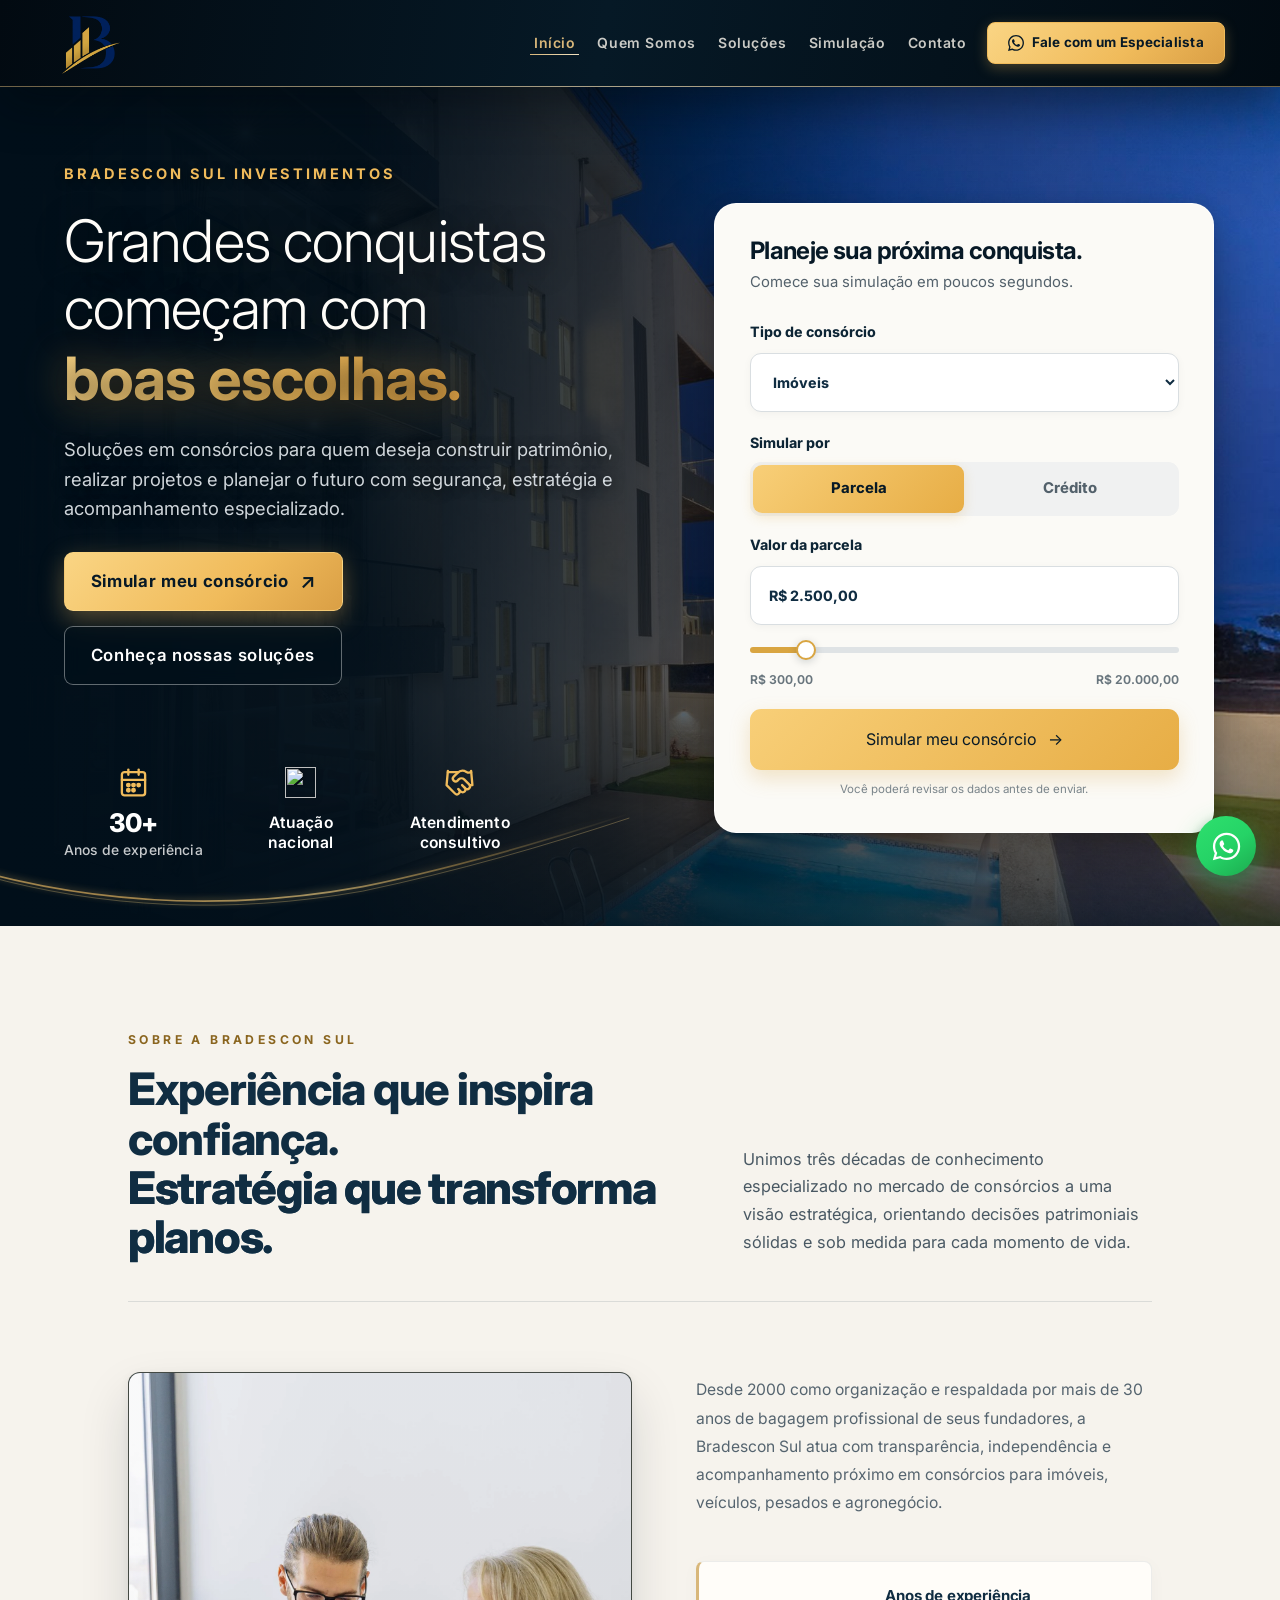
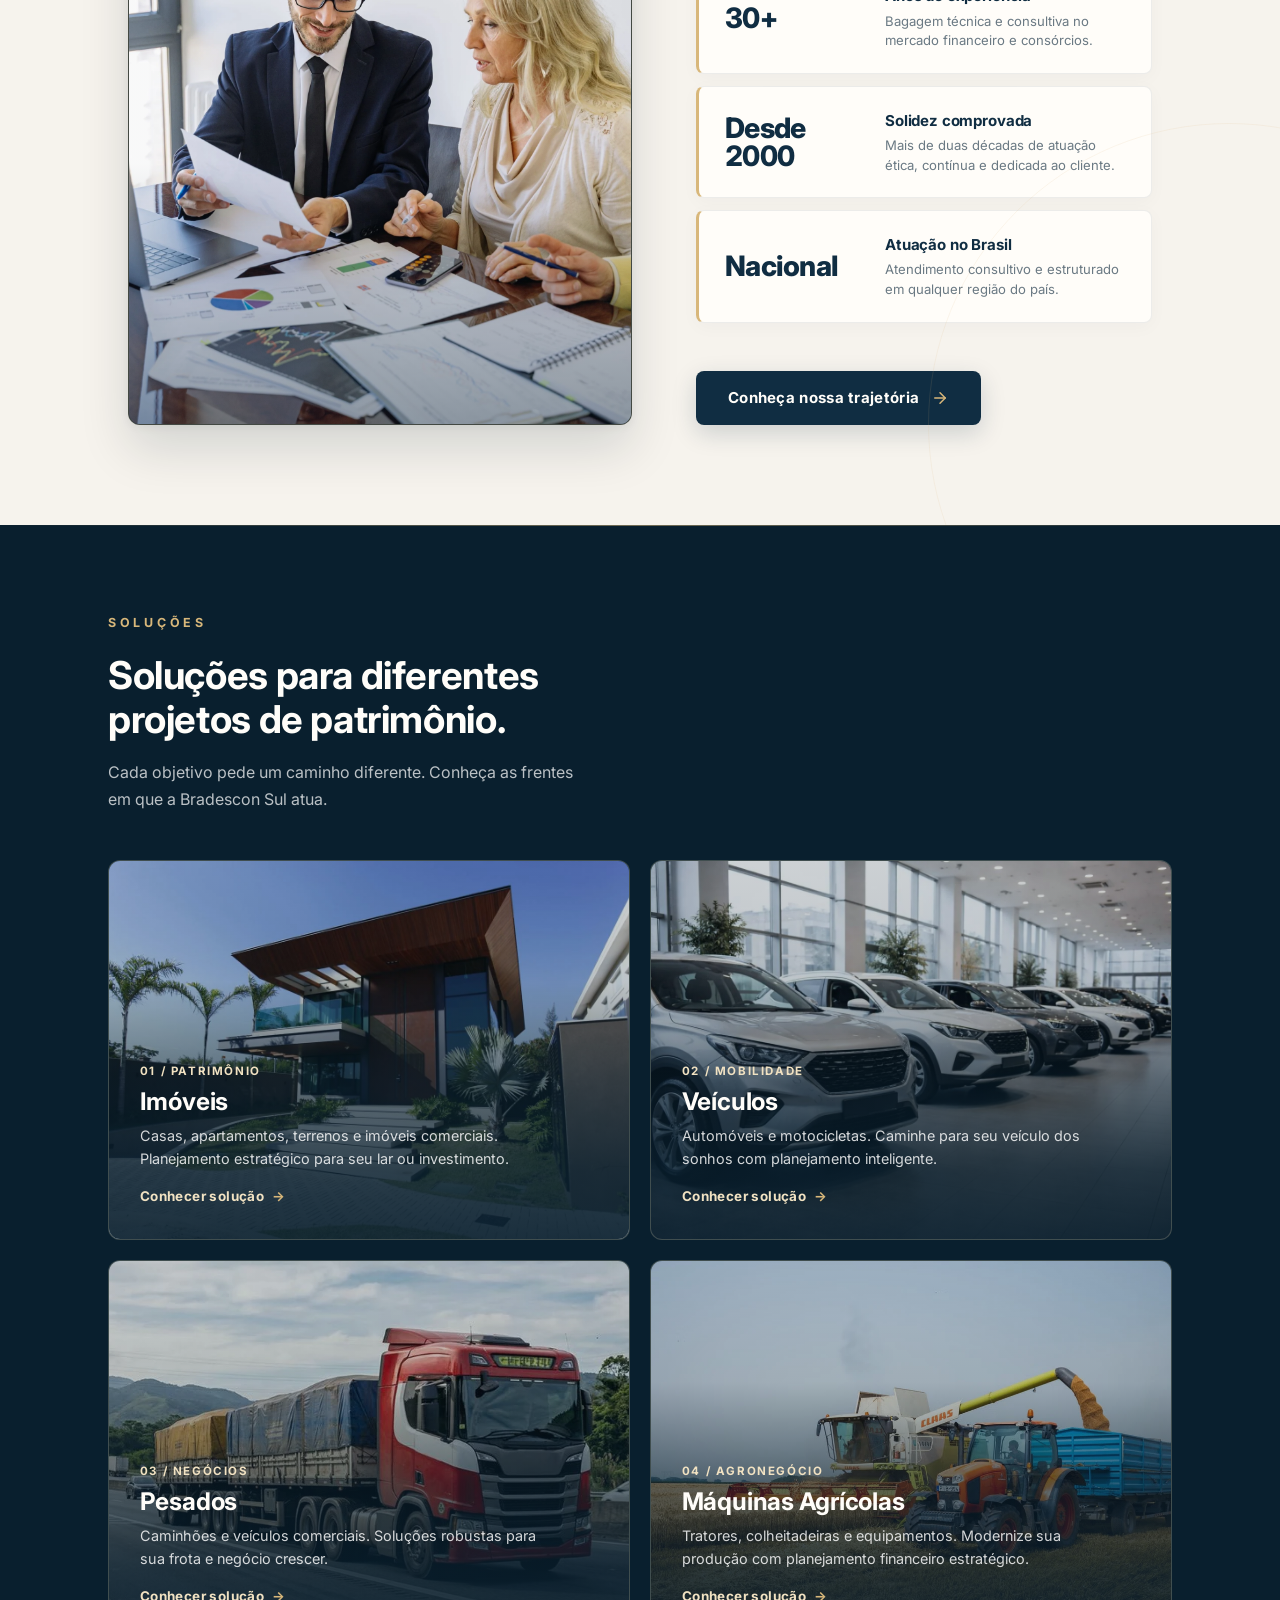
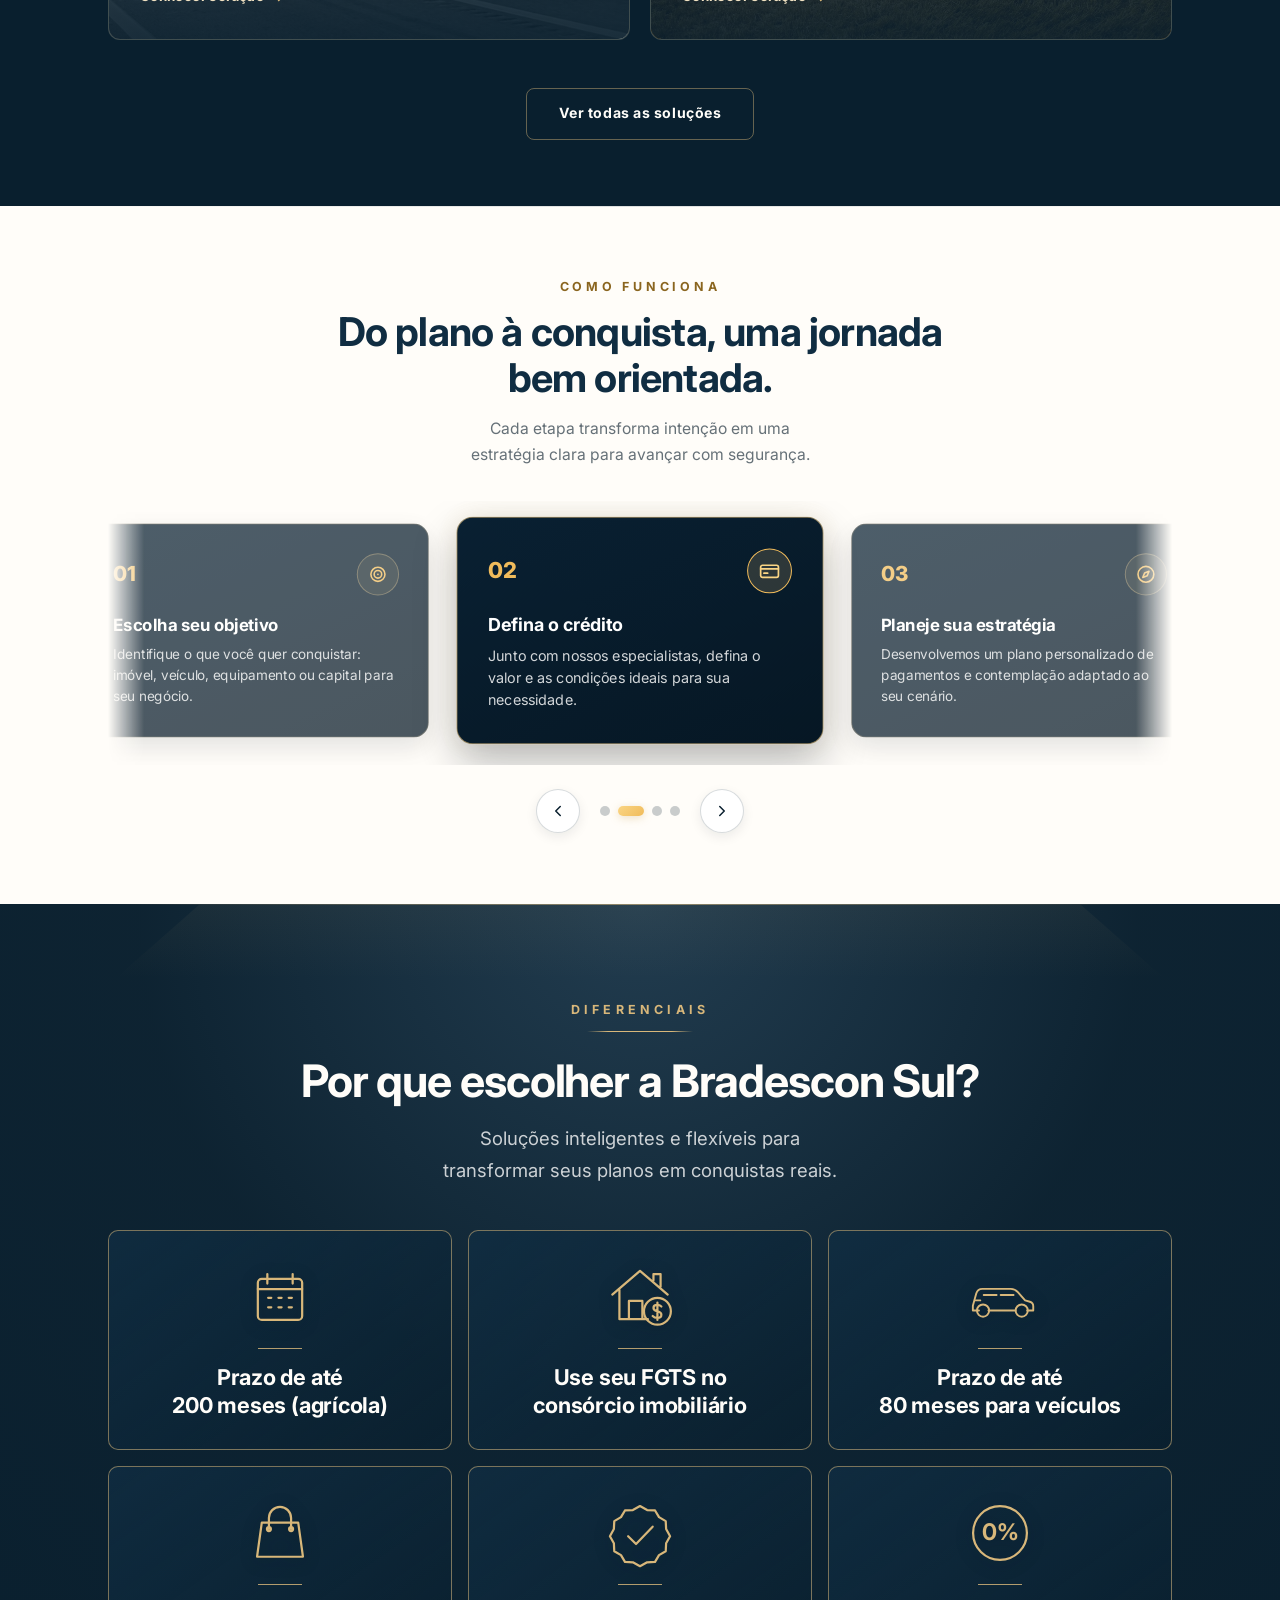
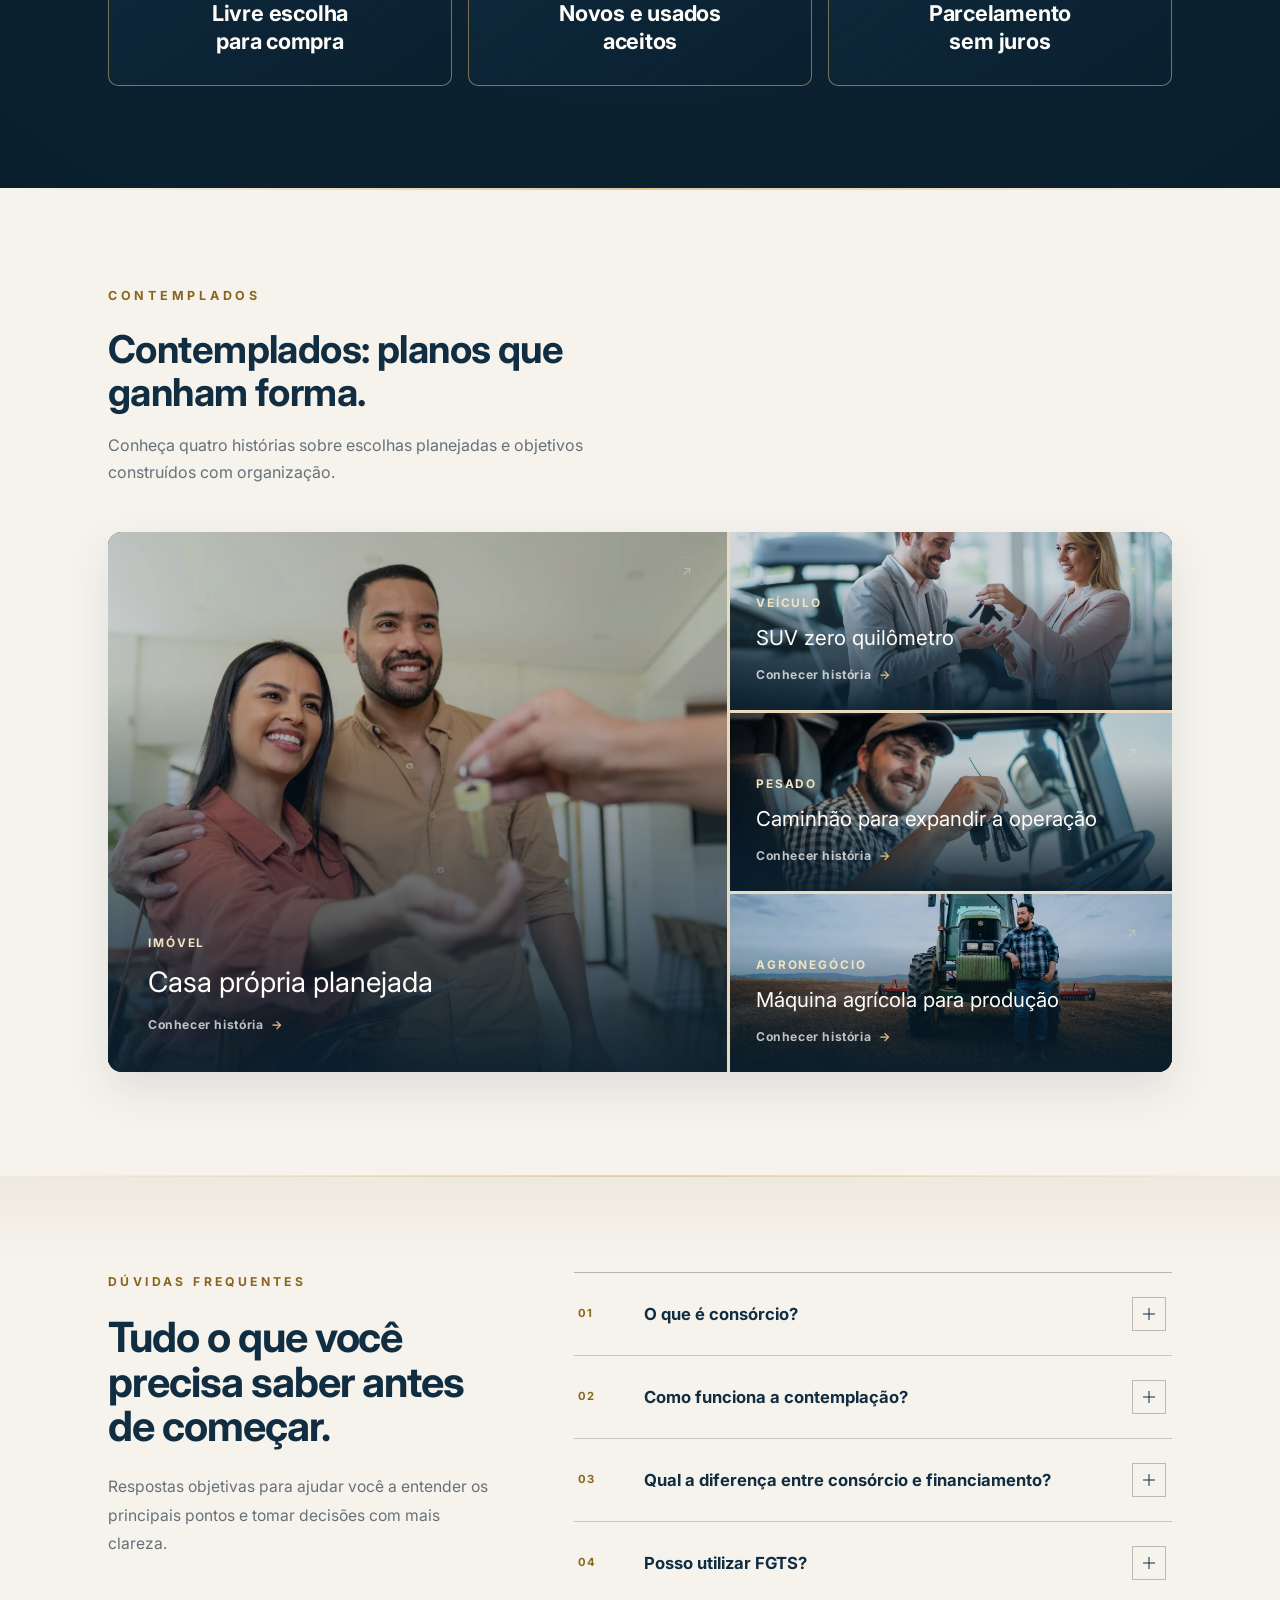
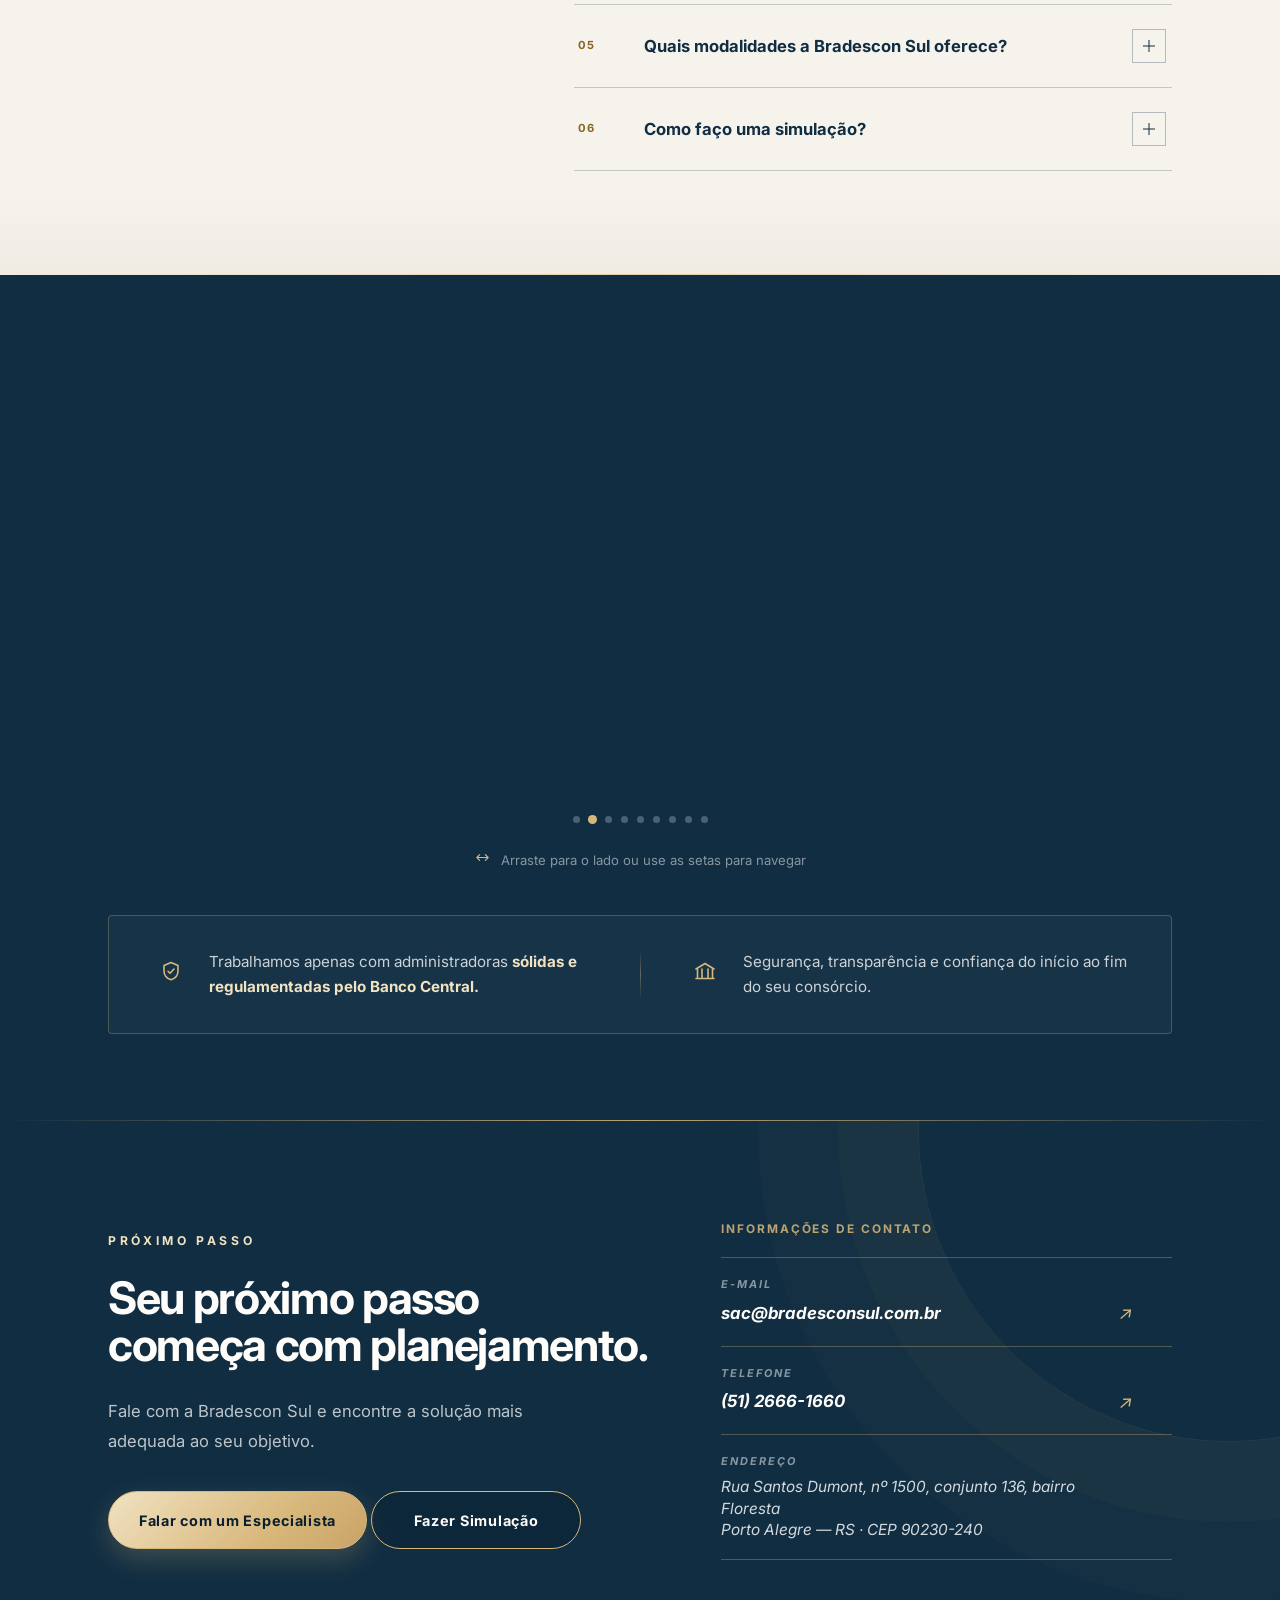
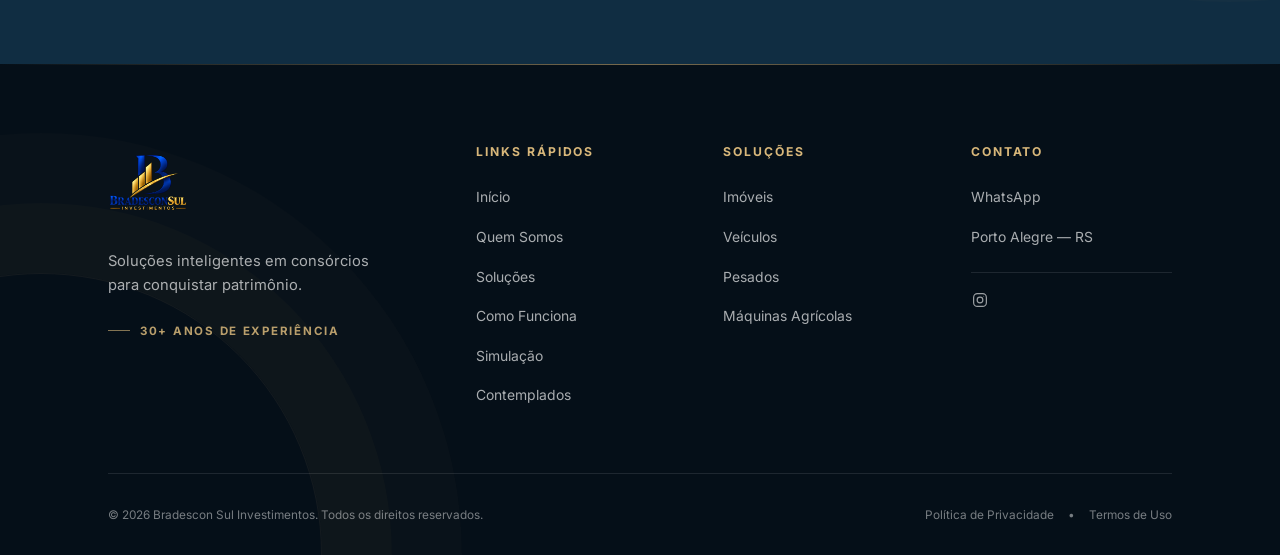
==== commit 19678469: "atualização mensal novembro" ====
--- a/index.html
+++ b/index.html
@@ -62,7 +62,7 @@
     <link rel="manifest" href="/manifest.webmanifest">
     <link rel="preconnect" href="https://fonts.googleapis.com">
     <link rel="preconnect" href="https://fonts.gstatic.com" crossorigin>
-    <link href="https://fonts.googleapis.com/css2?family=Inter:wght@400;500;600;700;800&display=swap" rel="stylesheet">
+    <link href="https://fonts.googleapis.com/css2?family=Inter:wght@300;400;500;600;700;800&display=swap" rel="stylesheet">
     <link rel="stylesheet" href="/style.css">
 </head>
 <body>
@@ -76,12 +76,17 @@
                     <li><a href="/" aria-current="page">Início</a></li>
                     <li><a href="/quem-somos/">Quem Somos</a></li>
                     <li><a href="/servicos/">Soluções</a></li>
-                    <li><a href="#como-funciona">Como Funciona</a></li>
                     <li><a href="/simulacao/">Simulação</a></li>
-                    <li><a href="#conquistas">Contemplados</a></li>
                     <li><a href="#contato">Contato</a></li>
                 </ul>
             </nav>
+
+            <div class="header-actions">
+                <a href="https://wa.me/5551920047002" class="btn btn-header-specialist" target="_blank" rel="noopener noreferrer">
+                    <svg viewBox="0 0 24 24" width="16" height="16" fill="currentColor" aria-hidden="true" focusable="false"><path d="M.057 24l1.687-6.163c-1.041-1.804-1.588-3.849-1.587-5.946.003-6.556 5.338-11.891 11.893-11.891 3.181.001 6.167 1.24 8.413 3.488 2.245 2.248 3.481 5.236 3.48 8.414-.003 6.557-5.338 11.892-11.893 11.892-1.99-.001-3.951-.5-5.688-1.448l-6.305 1.654zm6.597-3.807c1.676.995 3.276 1.591 5.392 1.592 5.448 0 9.886-4.434 9.889-9.885.002-5.462-4.415-9.89-9.881-9.892-5.452 0-9.887 4.434-9.889 9.884-.001 2.225.651 3.891 1.746 5.634l-.999 3.648 3.742-.981zm11.387-5.464c-.074-.124-.272-.198-.57-.347-.297-.149-1.758-.868-2.031-.967-.272-.099-.47-.149-.669.149-.198.297-.768.967-.941 1.165-.173.198-.347.223-.644.074-.297-.149-1.255-.462-2.39-1.475-.883-.788-1.48-1.761-1.653-2.059-.173-.297-.018-.458.13-.606.134-.133.297-.347.446-.521.151-.172.2-.296.3-.495.099-.198.05-.372-.025-.521-.075-.148-.669-1.611-.916-2.206-.242-.579-.487-.501-.669-.51l-.57-.01c-.198 0-.52.074-.792.372s-1.04 1.016-1.04 2.479 1.065 2.876 1.213 3.074c.149.198 2.095 3.2 5.076 4.487.709.306 1.263.489 1.694.626.712.226 1.36.194 1.872.118.571-.085 1.758-.719 2.006-1.413.248-.695.248-1.29.173-1.414z"/></svg>
+                    <span>Fale com um Especialista</span>
+                </a>
+            </div>
 
             <!-- Mobile Menu Toggle -->
             <button class="menu-toggle" id="menuToggle" aria-label="Abrir menu" aria-expanded="false" aria-controls="navMobile">
@@ -97,9 +102,7 @@
                 <li><a href="/" aria-current="page">Início</a></li>
                 <li><a href="/quem-somos/">Quem Somos</a></li>
                 <li><a href="/servicos/">Soluções</a></li>
-                <li><a href="#como-funciona">Como Funciona</a></li>
                 <li><a href="/simulacao/">Simulação</a></li>
-                <li><a href="#conquistas">Contemplados</a></li>
                 <li><a href="#contato">Contato</a></li>
                 <li><a href="https://wa.me/5551920047002" class="btn btn-whatsapp-mobile" target="_blank" rel="noopener noreferrer">Falar no WhatsApp</a></li>
             </ul>
@@ -108,127 +111,233 @@
 
     <main>
     <!-- HERO SECTION -->
-    <section class="hero" id="inicio">
+    <section class="hero hero-v2" id="inicio">
         <div class="hero-background" aria-hidden="true">
-            <img src="/images/imagem%20do%20fundo%20novo.png" width="1000" height="667" alt="" loading="eager" fetchpriority="high" decoding="async">
+            <img src="/images/hero-pexels-villa-pool.jpg" width="2600" height="1300" alt="" loading="eager" fetchpriority="high" decoding="async">
         </div>
         <div class="hero-overlay"></div>
-        <svg class="hero-deco" viewBox="0 0 1600 1000" preserveAspectRatio="none" aria-hidden="true" focusable="false">
+        
+        <!-- Decorative golden ambient wave from reference -->
+        <svg class="hero-gold-glow-curve" viewBox="0 0 1440 320" preserveAspectRatio="none" aria-hidden="true" focusable="false">
             <defs>
-                <linearGradient id="heroDecoFade" x1="0%" y1="0%" x2="100%" y2="0%">
-                    <stop offset="0%" stop-color="#d8b77a" stop-opacity=".55"/>
-                    <stop offset="55%" stop-color="#d8b77a" stop-opacity=".28"/>
-                    <stop offset="100%" stop-color="#d8b77a" stop-opacity="0"/>
+                <linearGradient id="glowCurveGrad" x1="0%" y1="100%" x2="100%" y2="0%">
+                    <stop offset="0%" stop-color="#DA9F45" stop-opacity="0.95"/>
+                    <stop offset="30%" stop-color="#FAD584" stop-opacity="0.85"/>
+                    <stop offset="60%" stop-color="#F0BB5B" stop-opacity="0.5"/>
+                    <stop offset="100%" stop-color="#FAD584" stop-opacity="0"/>
                 </linearGradient>
-                <linearGradient id="heroDecoFadeSoft" x1="0%" y1="0%" x2="100%" y2="0%">
-                    <stop offset="0%" stop-color="#d8b77a" stop-opacity=".2"/>
-                    <stop offset="55%" stop-color="#d8b77a" stop-opacity=".1"/>
-                    <stop offset="100%" stop-color="#d8b77a" stop-opacity="0"/>
-                </linearGradient>
+                <filter id="goldGlowBlur" x="-20%" y="-20%" width="140%" height="140%">
+                    <feGaussianBlur stdDeviation="7" result="blur"/>
+                    <feComposite in="SourceGraphic" in2="blur" operator="over"/>
+                </filter>
             </defs>
-            <path class="hero-deco-main" d="M32 130 L32 868 C32 900 86 921 172 931 C 366 953 610 942 890 908" fill="none" stroke="url(#heroDecoFade)" stroke-width="1.2"/>
-            <path class="hero-deco-aux" d="M32 868 C 40 910 122 934 246 946 C 440 964 660 954 900 922" fill="none" stroke="url(#heroDecoFadeSoft)" stroke-width="1"/>
+            <path d="M -50 220 C 180 280, 420 295, 680 250 C 860 215, 1020 170, 1180 120" fill="none" stroke="url(#glowCurveGrad)" stroke-width="3" filter="url(#goldGlowBlur)"/>
+            <path d="M -30 230 C 190 288, 430 300, 680 258 C 860 222, 1020 178, 1180 128" fill="none" stroke="rgba(250,213,132,0.55)" stroke-width="1.3"/>
         </svg>
+
         <div class="container hero-content">
-            <div class="hero-text">
-                <p class="hero-eyebrow hero-step hero-step-1">BRADESCON SUL INVESTIMENTOS</p>
-                <h1 class="hero-headline">
-                    <span class="hero-line hero-step hero-step-2">Transformamos seus</span>
-                    <span class="hero-line hero-step hero-step-3">objetivos em</span>
-                    <span class="hero-line hero-step hero-step-4"><span class="highlight-gold">conquistas reais</span></span>
-                </h1>
-                <p class="hero-subheadline hero-step hero-step-5">
-                    Soluções inteligentes em consórcios com segurança, transparência e estratégia.
-                </p>
-
-                <div class="hero-ctas">
-                    <a href="/simulacao/" class="btn btn-primary hero-step hero-step-6"><span>Fazer Simulação</span></a>
-                    <a href="#contato" class="btn btn-secondary hero-step hero-step-7"><span>Falar com Especialista</span></a>
-                </div>
-            </div>
-        </div>
-    </section>
-
-    <!-- CREDIBILITY SECTION -->
-    <section class="credibility">
-        <div class="container">
-            <div class="credibility-grid">
-                <div class="credibility-item">
-                    <span class="credibility-icon" aria-hidden="true">
-                        <svg viewBox="0 0 24 24" fill="none" stroke="currentColor" stroke-width="1.6" stroke-linecap="round" stroke-linejoin="round"><circle cx="12" cy="12" r="9"></circle><path d="M12 7v5l3.5 2"></path></svg>
-                    </span>
-                    <div class="credibility-number" data-count-to="30" data-suffix="+">0+</div>
-                    <div class="credibility-label">Anos de experiência</div>
-                </div>
-                <div class="credibility-item">
-                    <span class="credibility-icon" aria-hidden="true">
-                        <svg viewBox="0 0 24 24" fill="none" stroke="currentColor" stroke-width="1.6" stroke-linecap="round" stroke-linejoin="round"><circle cx="9" cy="8" r="3.2"></circle><path d="M3.5 19c.6-3.4 3-5.2 5.5-5.2s4.9 1.8 5.5 5.2"></path><circle cx="17" cy="9" r="2.6"></circle><path d="M15.3 13.6c2 .2 3.6 1.8 4.2 5"></path></svg>
-                    </span>
-                    <div class="credibility-number credibility-number-static">Desde 2000</div>
-                    <div class="credibility-label">Solidez e experiência</div>
-                </div>
-                <div class="credibility-item">
-                    <span class="credibility-icon" aria-hidden="true">
-                        <svg viewBox="0 0 24 24" fill="none" stroke="currentColor" stroke-width="1.6" stroke-linecap="round" stroke-linejoin="round"><circle cx="12" cy="12" r="9"></circle><path d="M3 12h18M12 3c2.5 2.5 3.8 5.8 3.8 9s-1.3 6.5-3.8 9c-2.5-2.5-3.8-5.8-3.8-9S9.5 5.5 12 3Z"></path></svg>
-                    </span>
-                    <div class="credibility-number credibility-number-static">Atuação Nacional</div>
-                    <div class="credibility-label">Brasil</div>
-                </div>
-                <div class="credibility-item">
-                    <span class="credibility-icon" aria-hidden="true">
-                        <svg viewBox="0 0 24 24" fill="none" stroke="currentColor" stroke-width="1.6" stroke-linecap="round" stroke-linejoin="round"><path d="M12 3.5l2.6 5.4 5.9.7-4.3 4.1 1.1 5.9-5.3-2.9-5.3 2.9 1.1-5.9-4.3-4.1 5.9-.7Z"></path></svg>
-                    </span>
-                    <div class="credibility-number credibility-number-static">Atendimento</div>
-                    <div class="credibility-label">Consultivo</div>
-                </div>
+            <div class="hero-main-row">
+                <div class="hero-text">
+                    <p class="hero-eyebrow hero-step hero-step-1">BRADESCON SUL INVESTIMENTOS</p>
+                    <h1 class="hero-headline">
+                        <span class="hero-line hero-step hero-step-2">Grandes conquistas</span>
+                        <span class="hero-line hero-step hero-step-3">começam com</span>
+                        <span class="hero-line hero-step hero-step-4"><span class="highlight-gold">boas escolhas.</span></span>
+                    </h1>
+                    <p class="hero-subheadline hero-step hero-step-5">
+                        Soluções em consórcios para quem deseja construir patrimônio, realizar projetos e planejar o futuro com segurança, estratégia e acompanhamento especializado.
+                    </p>
+
+                    <div class="hero-ctas">
+                        <a href="/simulacao/" class="btn btn-hero-gold hero-step hero-step-6"><span>Simular meu consórcio</span> <span class="btn-arrow" aria-hidden="true">↗</span></a>
+                        <a href="/servicos/" class="btn btn-hero-ghost hero-step hero-step-7"><span>Conheça nossas soluções</span></a>
+                    </div>
+
+                    <div class="hero-indicators-bar" aria-label="Diferenciais da Bradescon Sul">
+                        <div class="hero-indicator-item">
+                            <div class="hero-ind-icon" aria-hidden="true">
+                                <svg viewBox="0 0 24 24" fill="none" stroke="currentColor" stroke-width="1.8" stroke-linecap="round" stroke-linejoin="round">
+                                    <rect x="3" y="4" width="18" height="18" rx="2" ry="2"></rect>
+                                    <line x1="16" y1="2" x2="16" y2="6"></line>
+                                    <line x1="8" y1="2" x2="8" y2="6"></line>
+                                    <line x1="3" y1="10" x2="21" y2="10"></line>
+                                    <circle cx="8" cy="14" r="1" fill="currentColor"></circle>
+                                    <circle cx="12" cy="14" r="1" fill="currentColor"></circle>
+                                    <circle cx="16" cy="14" r="1" fill="currentColor"></circle>
+                                    <circle cx="8" cy="18" r="1" fill="currentColor"></circle>
+                                    <circle cx="12" cy="18" r="1" fill="currentColor"></circle>
+                                </svg>
+                            </div>
+                            <div class="hero-ind-meta">
+                                <span class="hero-ind-num">30+</span>
+                                <span class="hero-ind-text">Anos de experiência</span>
+                            </div>
+                        </div>
+
+                        <div class="hero-ind-divider" aria-hidden="true"></div>
+
+                        <div class="hero-indicator-item">
+                            <div class="hero-ind-icon hero-ind-icon-map" aria-hidden="true">
+                                <img src="/images/brasil-mapa.svg" alt="" width="28" height="29" loading="eager" decoding="async">
+                            </div>
+                            <div class="hero-ind-meta">
+                                <span class="hero-ind-label-primary">Atuação nacional</span>
+                            </div>
+                        </div>
+
+                        <div class="hero-ind-divider" aria-hidden="true"></div>
+
+                        <div class="hero-indicator-item">
+                            <div class="hero-ind-icon" aria-hidden="true">
+                                <svg xmlns="http://www.w3.org/2000/svg" width="28" height="28" viewBox="0 0 24 24" fill="none" stroke="currentColor" stroke-width="1.8" stroke-linecap="round" stroke-linejoin="round" aria-hidden="true">
+                                    <path d="m11 17 2 2a1 1 0 1 0 3-3"></path>
+                                    <path d="m14 14 2.5 2.5a1 1 0 1 0 3-3l-3.88-3.88a3 3 0 0 0-4.24 0l-.88.88a1 1 0 1 1-3-3l2.81-2.81a5.79 5.79 0 0 1 7.06-.87l.47.28a2 2 0 0 0 1.42.25L21 4"></path>
+                                    <path d="m21 3 1 11h-2"></path>
+                                    <path d="M3 3 2 14l6.5 6.5a1 1 0 1 0 3-3"></path>
+                                    <path d="M3 4h8"></path>
+                                </svg>
+                            </div>
+                            <div class="hero-ind-meta">
+                                <span class="hero-ind-label-primary">Atendimento consultivo</span>
+                            </div>
+                        </div>
+                    </div>
+                </div>
+
+                <aside class="hero-simulator-card" aria-labelledby="hero-simulator-title">
+                    <form class="hero-quick-form" id="heroQuickSimulator" action="/simulacao/" method="get">
+                        <header class="hero-simulator-head">
+                            <h2 id="hero-simulator-title">Planeje sua próxima conquista.</h2>
+                            <p>Comece sua simulação em poucos segundos.</p>
+                        </header>
+
+                        <label class="hero-simulator-field">
+                            <span>Tipo de consórcio</span>
+                            <select name="categoria" id="heroQuickCategory" required>
+                                <option value="imoveis">Imóveis</option>
+                                <option value="veiculos">Veículos</option>
+                                <option value="pesados">Pesados</option>
+                                <option value="agro">Agro</option>
+                            </select>
+                        </label>
+
+                        <fieldset class="hero-simulator-mode">
+                            <legend>Simular por</legend>
+                            <div class="hero-mode-options">
+                                <label>
+                                    <input type="radio" name="modalidade" value="parcela" checked>
+                                    <span>Parcela</span>
+                                </label>
+                                <label>
+                                    <input type="radio" name="modalidade" value="credito">
+                                    <span>Crédito</span>
+                                </label>
+                            </div>
+                        </fieldset>
+
+                        <label class="hero-simulator-field">
+                            <span id="heroQuickValueLabel">Valor da parcela</span>
+                            <input name="valor" id="heroQuickValue" type="text" inputmode="numeric" value="R$ 2.500,00" autocomplete="off" required>
+                        </label>
+
+                        <div class="hero-slider-wrap">
+                            <input id="heroQuickRange" type="range" min="300" max="20000" step="100" value="2500" aria-labelledby="heroQuickValueLabel">
+                            <div class="hero-slider-limits" aria-hidden="true">
+                                <span id="heroQuickMin">R$ 300,00</span>
+                                <span id="heroQuickMax">R$ 20.000,00</span>
+                            </div>
+                        </div>
+
+                        <button type="submit" class="hero-simulator-submit">
+                            <span>Simular meu consórcio</span><span aria-hidden="true">→</span>
+                        </button>
+                        <p class="hero-simulator-note">Você poderá revisar os dados antes de enviar.</p>
+                    </form>
+                </aside>
             </div>
         </div>
     </section>
 
     <!-- QUEM SOMOS SECTION -->
     <section class="about" id="quem-somos" aria-labelledby="about-title">
-        <div class="container about-grid">
-            <div class="about-text">
-                <p class="about-eyebrow about-animate">QUEM SOMOS</p>
-                <h2 class="about-title about-animate" id="about-title">Estratégia para transformar planos em patrimônio.</h2>
-                <div class="about-copy about-animate">
-                    <p>
-                        A Bradescon Sul Investimentos tem uma trajetória construída desde 2000, trazendo consigo mais de 30 anos de experiência
-                        no mercado de consórcios. Unimos conhecimento, relacionamento e visão estratégica para
-                        oferecer soluções personalizadas e atender clientes em todo o Brasil.
+        <div class="container about-container">
+            <!-- Header Editorial Superior -->
+            <div class="about-header">
+                <div class="about-header-meta">
+                    <p class="about-eyebrow about-animate">SOBRE A BRADESCON SUL</p>
+                    <h2 class="about-title about-animate" id="about-title">
+                        Experiência que inspira confiança.<br class="about-br-desktop">
+                        <span class="about-title-highlight">Estratégia que transforma planos.</span>
+                    </h2>
+                </div>
+                <div class="about-header-summary about-animate">
+                    <p class="about-lead">
+                        Unimos três décadas de conhecimento especializado no mercado de consórcios a uma visão estratégica, 
+                        orientando decisões patrimoniais sólidas e sob medida para cada momento de vida.
                     </p>
-                    <p>
-                        Entendemos que cada cliente possui objetivos diferentes. Por isso, trabalhamos de forma
-                        consultiva na busca por soluções adequadas para aquisição de imóveis, veículos,
-                        equipamentos e construção de patrimônio.
-                    </p>
-                </div>
-                <a href="/quem-somos/" class="about-link about-animate">Conheça a Bradescon Sul <span aria-hidden="true">→</span></a>
-            </div>
-            <div class="about-visual about-animate-x">
-                <div class="about-panel">
-                    <div class="about-visual-frame">
-                        <img src="/images/quem-somos-nos.webp" width="1448" height="1086" loading="lazy" decoding="async" alt="Profissionais reunidos durante uma conversa de planejamento">
-                    </div>
-                    <div class="about-panel-footer">
-                        <span class="about-visual-caption">BRADESCON SUL INVESTIMENTOS</span>
-                        <div class="about-national">
-                            <span class="about-national-icon" aria-hidden="true">
-                                <svg viewBox="0 0 48 48" fill="none" xmlns="http://www.w3.org/2000/svg">
-                                    <path d="M17 5.5L25 7L29.5 11L36 12.5L39.5 19L35.5 23L36.5 29.5L31.5 32L29 39.5L23.5 43L20 36.5L15.5 33L13.5 27L8.5 23L11 17L8.5 12L14 10.5L17 5.5Z"/>
-                                    <path d="M18 16L22 19L27 17M22 19L20 25L25 29"/>
-                                </svg>
-                            </span>
-                            <span class="about-national-copy">
-                                <strong>ATUAÇÃO NACIONAL</strong>
-                                <span>Presença em todo o Brasil para estar onde você estiver.</span>
-                            </span>
-                        </div>
-                    </div>
-                </div>
-                <div class="about-visual-badge">
-                    <span class="about-visual-badge-number">30+</span>
-                    <span class="about-visual-badge-label">Anos de<br>Experiência</span>
+                </div>
+            </div>
+
+            <!-- Composição Editorial Assimétrica -->
+            <div class="about-showcase">
+                <!-- Coluna Visual Protagonista -->
+                <div class="about-visual-column about-animate">
+                    <div class="about-photo-wrapper">
+                        <img 
+                            src="/images/quem-somos-consultoria.webp" 
+                            width="1600" 
+                            height="2000" 
+                            loading="lazy" 
+                            decoding="async" 
+                            alt="Consultoria estratégica e atendimento consultivo da Bradescon Sul Investimentos"
+                            class="about-photo"
+                        >
+                    </div>
+                </div>
+
+                <!-- Coluna de Conteúdo & Indicadores Integrados -->
+                <div class="about-content-column">
+                    <div class="about-narrative about-animate">
+                        <p>
+                            Desde 2000 como organização e respaldada por mais de 30 anos de bagagem profissional de seus fundadores, 
+                            a Bradescon Sul atua com transparência, independência e acompanhamento próximo em consórcios para imóveis, veículos, pesados e agronegócio.
+                        </p>
+                    </div>
+
+                    <!-- Indicadores Institucionais Editoriais -->
+                    <div class="about-indicators-matrix about-animate">
+                        <div class="about-stat-card">
+                            <span class="about-stat-number">30+</span>
+                            <div class="about-stat-info">
+                                <strong class="about-stat-label">Anos de experiência</strong>
+                                <span class="about-stat-desc">Bagagem técnica e consultiva no mercado financeiro e consórcios.</span>
+                            </div>
+                        </div>
+
+                        <div class="about-stat-card">
+                            <span class="about-stat-number">Desde 2000</span>
+                            <div class="about-stat-info">
+                                <strong class="about-stat-label">Solidez comprovada</strong>
+                                <span class="about-stat-desc">Mais de duas décadas de atuação ética, contínua e dedicada ao cliente.</span>
+                            </div>
+                        </div>
+
+                        <div class="about-stat-card">
+                            <span class="about-stat-number">Nacional</span>
+                            <div class="about-stat-info">
+                                <strong class="about-stat-label">Atuação no Brasil</strong>
+                                <span class="about-stat-desc">Atendimento consultivo e estruturado em qualquer região do país.</span>
+                            </div>
+                        </div>
+                    </div>
+
+                    <!-- Rodapé da Seção com CTA Editorial -->
+                    <div class="about-action-wrap about-animate">
+                        <a href="/quem-somos/" class="about-cta-btn">
+                            <span>Conheça nossa trajetória</span>
+                            <svg viewBox="0 0 24 24" width="18" height="18" fill="none" stroke="currentColor" stroke-width="2" stroke-linecap="round" stroke-linejoin="round" aria-hidden="true"><line x1="5" y1="12" x2="19" y2="12"></line><polyline points="12 5 19 12 12 19"></polyline></svg>
+                        </a>
+                    </div>
                 </div>
             </div>
         </div>
@@ -243,13 +352,12 @@
                 <p class="solucoes-subtitle solucoes-animate">Cada objetivo pede um caminho diferente. Conheça as frentes em que a Bradescon Sul atua.</p>
             </div>
 
-            <div class="solucoes-grid">
+            <div class="solucoes-grid" id="solucoesGrid">
                 <!-- Imóveis -->
                 <a class="solucao-panel solucoes-animate" href="/servicos/#imoveis" style="transition-delay:.05s">
                     <div class="solucao-panel-image">
                         <img src="/images/solucao-imoveis.webp" width="1290" height="860" alt="Soluções de Imóveis" loading="lazy">
                     </div>
-                    <span class="solucao-panel-indicator" aria-hidden="true">↗</span>
                     <div class="solucao-panel-content">
                         <p class="solucao-panel-category">01 / Patrimônio</p>
                         <h3>Imóveis</h3>
@@ -263,7 +371,6 @@
                     <div class="solucao-panel-image">
                         <img src="/images/solucao-veiculos-leves.webp" width="1290" height="860" alt="Soluções de Veículos" loading="lazy">
                     </div>
-                    <span class="solucao-panel-indicator" aria-hidden="true">↗</span>
                     <div class="solucao-panel-content">
                         <p class="solucao-panel-category">02 / Mobilidade</p>
                         <h3>Veículos</h3>
@@ -277,7 +384,6 @@
                     <div class="solucao-panel-image">
                         <img src="/images/solucao-veiculos-pesados.webp" width="1094" height="504" alt="Soluções para Pesados" loading="lazy">
                     </div>
-                    <span class="solucao-panel-indicator" aria-hidden="true">↗</span>
                     <div class="solucao-panel-content">
                         <p class="solucao-panel-category">03 / Negócios</p>
                         <h3>Pesados</h3>
@@ -291,7 +397,6 @@
                     <div class="solucao-panel-image">
                         <img src="/images/solucao-agricolas.webp" width="1128" height="750" alt="Máquinas Agrícolas" loading="lazy">
                     </div>
-                    <span class="solucao-panel-indicator" aria-hidden="true">↗</span>
                     <div class="solucao-panel-content">
                         <p class="solucao-panel-category">04 / Agronegócio</p>
                         <h3>Máquinas Agrícolas</h3>
@@ -300,6 +405,7 @@
                     </div>
                 </a>
             </div>
+            <div class="mobile-carousel-dots mobile-carousel-dots--on-dark" data-dots-for="solucoesGrid" role="tablist" aria-label="Selecionar solução"></div>
             <div class="section-action"><a href="/servicos/" class="btn btn-secondary solucoes-btn">Ver todas as soluções</a></div>
         </div>
     </section>
@@ -313,39 +419,76 @@
                 <p class="process-intro process-animate">Cada etapa transforma intenção em uma estratégia clara para avançar com segurança.</p>
             </header>
 
-            <ol class="process-journey" aria-label="Etapas do planejamento Bradescon Sul">
-                <li class="process-step process-animate">
-                    <div class="process-marker" aria-hidden="true"><span>01</span></div>
-                    <div class="process-copy">
-                        <h3>Escolha seu objetivo</h3>
-                        <p>Identifique o que você quer conquistar: imóvel, veículo, equipamento ou capital para seu negócio.</p>
-                    </div>
-                </li>
-
-                <li class="process-step process-animate">
-                    <div class="process-marker" aria-hidden="true"><span>02</span></div>
-                    <div class="process-copy">
-                        <h3>Defina o crédito</h3>
-                        <p>Junto com nossos especialistas, defina o valor e as condições ideais para sua necessidade.</p>
-                    </div>
-                </li>
-
-                <li class="process-step process-animate">
-                    <div class="process-marker" aria-hidden="true"><span>03</span></div>
-                    <div class="process-copy">
-                        <h3>Planeje sua estratégia</h3>
-                        <p>Desenvolvemos um plano personalizado de pagamentos e contemplação adaptado ao seu cenário.</p>
-                    </div>
-                </li>
-
-                <li class="process-step process-animate">
-                    <div class="process-marker" aria-hidden="true"><span>04</span></div>
-                    <div class="process-copy">
-                        <h3>Conquiste seu objetivo</h3>
-                        <p>Com planejamento sólido, você realiza seu sonho e constrói patrimônio de forma estratégica.</p>
-                    </div>
-                </li>
-            </ol>
+            <div class="process-carousel" id="processCarousel" role="region" aria-roledescription="carrossel" aria-label="Etapas do planejamento Bradescon Sul">
+                <div class="process-carousel-stage">
+                    <ul class="process-carousel-track">
+                        <li class="process-card" role="group" aria-roledescription="slide" aria-label="Etapa 1 de 4" data-index="0">
+                            <div class="process-card-head">
+                                <span class="process-step-num" aria-hidden="true">01</span>
+                                <div class="process-marker" aria-hidden="true">
+                                    <svg viewBox="0 0 24 24" fill="none" stroke="currentColor" stroke-width="1.8" stroke-linecap="round" stroke-linejoin="round"><circle cx="12" cy="12" r="8"></circle><circle cx="12" cy="12" r="4.3"></circle><circle cx="12" cy="12" r="1" fill="currentColor" stroke="none"></circle></svg>
+                                </div>
+                            </div>
+                            <div class="process-copy">
+                                <h3>Escolha seu objetivo</h3>
+                                <p>Identifique o que você quer conquistar: imóvel, veículo, equipamento ou capital para seu negócio.</p>
+                            </div>
+                        </li>
+                        <li class="process-card" role="group" aria-roledescription="slide" aria-label="Etapa 2 de 4" data-index="1">
+                            <div class="process-card-head">
+                                <span class="process-step-num" aria-hidden="true">02</span>
+                                <div class="process-marker" aria-hidden="true">
+                                    <svg viewBox="0 0 24 24" fill="none" stroke="currentColor" stroke-width="1.8" stroke-linecap="round" stroke-linejoin="round"><rect x="2.5" y="6" width="19" height="13" rx="2"></rect><path d="M2.5 10h19"></path><path d="M6 14.5h4"></path></svg>
+                                </div>
+                            </div>
+                            <div class="process-copy">
+                                <h3>Defina o crédito</h3>
+                                <p>Junto com nossos especialistas, defina o valor e as condições ideais para sua necessidade.</p>
+                            </div>
+                        </li>
+                        <li class="process-card" role="group" aria-roledescription="slide" aria-label="Etapa 3 de 4" data-index="2">
+                            <div class="process-card-head">
+                                <span class="process-step-num" aria-hidden="true">03</span>
+                                <div class="process-marker" aria-hidden="true">
+                                    <svg viewBox="0 0 24 24" fill="none" stroke="currentColor" stroke-width="1.8" stroke-linecap="round" stroke-linejoin="round"><circle cx="12" cy="12" r="9"></circle><path d="M15.5 8.5l-2 5-5 2 2-5z"></path></svg>
+                                </div>
+                            </div>
+                            <div class="process-copy">
+                                <h3>Planeje sua estratégia</h3>
+                                <p>Desenvolvemos um plano personalizado de pagamentos e contemplação adaptado ao seu cenário.</p>
+                            </div>
+                        </li>
+                        <li class="process-card" role="group" aria-roledescription="slide" aria-label="Etapa 4 de 4" data-index="3">
+                            <div class="process-card-head">
+                                <span class="process-step-num" aria-hidden="true">04</span>
+                                <div class="process-marker" aria-hidden="true">
+                                    <svg viewBox="0 0 24 24" fill="none" stroke="currentColor" stroke-width="1.8" stroke-linecap="round" stroke-linejoin="round"><path d="M8 4h8v3a4 4 0 0 1-4 4 4 4 0 0 1-4-4V4z"></path><path d="M8 5H5a2 2 0 0 0 0 4h1.2"></path><path d="M16 5h3a2 2 0 0 1 0 4h-1.2"></path><path d="M12 11v3"></path><path d="M9 20h6"></path><path d="M10 17h4v3h-4z"></path></svg>
+                                </div>
+                            </div>
+                            <div class="process-copy">
+                                <h3>Conquiste seu objetivo</h3>
+                                <p>Com planejamento sólido, você realiza seu sonho e constrói patrimônio de forma estratégica.</p>
+                            </div>
+                        </li>
+                    </ul>
+                </div>
+
+                <div class="process-carousel-controls">
+                    <button type="button" class="process-carousel-arrow process-carousel-prev" aria-label="Etapa anterior">
+                        <svg viewBox="0 0 24 24" fill="none" stroke="currentColor" stroke-width="2" stroke-linecap="round" stroke-linejoin="round"><path d="M15 18l-6-6 6-6"></path></svg>
+                    </button>
+                    <div class="process-carousel-dots" role="tablist" aria-label="Selecionar etapa">
+                        <button type="button" class="process-carousel-dot" role="tab" aria-label="Ir para etapa 1" data-go="0"></button>
+                        <button type="button" class="process-carousel-dot" role="tab" aria-label="Ir para etapa 2" data-go="1"></button>
+                        <button type="button" class="process-carousel-dot" role="tab" aria-label="Ir para etapa 3" data-go="2"></button>
+                        <button type="button" class="process-carousel-dot" role="tab" aria-label="Ir para etapa 4" data-go="3"></button>
+                    </div>
+                    <button type="button" class="process-carousel-arrow process-carousel-next" aria-label="Próxima etapa">
+                        <svg viewBox="0 0 24 24" fill="none" stroke="currentColor" stroke-width="2" stroke-linecap="round" stroke-linejoin="round"><path d="M9 18l6-6-6-6"></path></svg>
+                    </button>
+                </div>
+                <p class="process-carousel-status visually-hidden" aria-live="polite"></p>
+            </div>
         </div>
     </section>
 
@@ -359,7 +502,7 @@
                 <p class="diff-intro diff-animate">Soluções inteligentes e flexíveis para transformar seus planos em conquistas reais.</p>
             </header>
 
-            <ol class="diff-grid" aria-label="Diferenciais Bradescon Sul">
+            <ol class="diff-grid" id="diffGrid" aria-label="Diferenciais Bradescon Sul">
                 <li class="diff-card diff-card-calendar diff-animate" style="--diff-delay: .22s">
                     <div class="diff-icon" aria-hidden="true">
                         <svg viewBox="0 0 96 96" fill="none" xmlns="http://www.w3.org/2000/svg">
@@ -434,6 +577,7 @@
                     <h3>Parcelamento<br>sem juros</h3>
                 </li>
             </ol>
+            <div class="mobile-carousel-dots mobile-carousel-dots--on-dark" data-dots-for="diffGrid" role="tablist" aria-label="Selecionar diferencial"></div>
         </div>
     </section>
 
@@ -446,7 +590,7 @@
                 <p class="conquistas-subtitle conquistas-animate">Conheça quatro histórias sobre escolhas planejadas e objetivos construídos com organização.</p>
             </header>
 
-            <div class="conquistas-grid">
+            <div class="conquistas-grid" id="conquistasGrid">
                 <!-- Exemplo ilustrativo: Imóvel -->
                 <button type="button" class="conquista-panel conquista-featured conquistas-animate contemplado-trigger" data-contemplado="imovel" aria-haspopup="dialog" aria-controls="contemplado-modal" aria-label="Abrir história de Lucas Ferreira e Amanda Ribeiro" style="transition-delay:.05s">
                     <div class="conquista-image">
@@ -499,6 +643,7 @@
                     </div>
                 </button>
             </div>
+            <div class="mobile-carousel-dots" data-dots-for="conquistasGrid" role="tablist" aria-label="Selecionar contemplado"></div>
         </div>
     </section>
 
--- a/style.css
+++ b/style.css
@@ -56,6 +56,9 @@
 .nav-list a[aria-current="page"]::after { transform: scaleX(1); }
 .header-actions { flex: 0 0 auto; display: flex; align-items: center; }
 .header-actions::before { content: none; }
+.btn-header-specialist { display: inline-flex; align-items: center; justify-content: center; gap: 8px; min-height: 42px; padding: 9px 20px; border-radius: 8px; border: 1px solid #f0bb5b; background: linear-gradient(135deg, #fad584 0%, #f0bb5b 60%, #da9f45 100%); color: #071926; font-size: .84rem; font-weight: 700; letter-spacing: .02em; text-decoration: none; box-shadow: 0 4px 14px rgba(240, 187, 91, .28); transition: transform .25s ease, filter .25s ease, box-shadow .25s ease; white-space: nowrap; }
+.btn-header-specialist svg { width: 16px; height: 16px; fill: #071926; flex-shrink: 0; }
+.btn-header-specialist:hover { filter: brightness(1.06); transform: translateY(-1px); box-shadow: 0 6px 18px rgba(240, 187, 91, .4); }
 .btn-whatsapp { position: relative; overflow: hidden; min-width: 228px; min-height: 64px; padding: 15px 26px 15px 20px; gap: 14px; border: 1px solid rgba(241,226,194,.9); border-radius: 13px; background: linear-gradient(135deg, #f0dcae 0%, var(--champagne) 62%, #c7954f 100%); color: var(--navy-deep); font-size: .89rem; font-weight: 700; letter-spacing: .04em; box-shadow: 0 8px 20px rgba(216,183,122,.16), 0 6px 16px rgba(0,0,0,.16), inset 0 1px 0 rgba(255,255,255,.6); transition: transform .25s ease, box-shadow .25s ease, filter .25s ease; }
 .btn-whatsapp::after { content: ''; position: absolute; top: 0; left: -55%; width: 32%; height: 100%; background: linear-gradient(115deg, transparent, rgba(255,255,255,.42), transparent); transform: skewX(-18deg); transition: left .65s ease; }
 .btn-whatsapp:hover { filter: brightness(1.05); transform: translateY(-2px); box-shadow: 0 10px 24px rgba(216,183,122,.2), inset 0 1px 0 rgba(255,255,255,.66); }
@@ -64,7 +67,8 @@
 .whatsapp-mark svg { width: 15px; height: 15px; fill: currentColor; }
 
 /* Botão Flutuante WhatsApp Oficial */
-.whatsapp-floating { position: fixed; bottom: calc(24px + env(safe-area-inset-bottom, 0px)); right: calc(24px + env(safe-area-inset-right, 0px)); z-index: 990; display: inline-flex; align-items: center; justify-content: center; width: 60px; height: 60px; border-radius: 50%; background: #25D366; background: linear-gradient(145deg, #2ee06e 0%, #25D366 52%, #1caa4f 100%); color: #ffffff; box-shadow: 0 8px 24px rgba(37, 211, 102, .42), 0 4px 12px rgba(0, 0, 0, .28); cursor: pointer; text-decoration: none; transition: transform .28s cubic-bezier(.2,.7,.2,1), box-shadow .28s ease, filter .28s ease; -webkit-tap-highlight-color: transparent; }
+.whatsapp-floating { position: fixed; bottom: calc(24px + env(safe-area-inset-bottom, 0px)); right: calc(24px + env(safe-area-inset-right, 0px)); z-index: 990; display: inline-flex; align-items: center; justify-content: center; width: 60px; height: 60px; border-radius: 50%; background: #25D366; background: linear-gradient(145deg, #2ee06e 0%, #25D366 52%, #1caa4f 100%); color: #ffffff; box-shadow: 0 8px 24px rgba(37, 211, 102, .42), 0 4px 12px rgba(0, 0, 0, .28); cursor: pointer; text-decoration: none; transition: transform .28s cubic-bezier(.2,.7,.2,1), box-shadow .28s ease, filter .28s ease, opacity .2s ease, visibility .2s ease; -webkit-tap-highlight-color: transparent; }
+.whatsapp-floating.is-suppressed { opacity: 0; visibility: hidden; pointer-events: none; transform: translateY(12px) scale(.86); }
 .whatsapp-floating svg { width: 33px; height: 33px; fill: #ffffff; pointer-events: none; }
 .whatsapp-floating:hover { transform: translateY(-3px) scale(1.05); box-shadow: 0 12px 30px rgba(37, 211, 102, .54), 0 6px 16px rgba(0, 0, 0, .32); filter: brightness(1.04); color: #ffffff; }
 .whatsapp-floating:focus { outline: none; }
@@ -81,36 +85,272 @@
 .menu-toggle.active span:last-child { transform: translateY(-6px) rotate(-45deg); }
 .nav-mobile { display: none; }
 
-.hero { position: relative; height: 100svh; display: flex; align-items: center; overflow: hidden; background: var(--navy-abyss); isolation: isolate; }
+/* ============================================
+   HERO V2 CINEMATOGRAPHIC LAYOUT
+============================================ */
+.hero { position: relative; min-height: 100svh; height: auto; display: flex; flex-direction: column; justify-content: space-between; background: #010F1A; isolation: isolate; }
 .hero-background, .hero-overlay { position: absolute; inset: 0; }
-.hero-background { z-index: 0; overflow: hidden; }
-.hero-background img { width: 100%; height: 100%; object-fit: cover; object-position: 50% 44%; }
-.hero-overlay { z-index: 1; background: linear-gradient(90deg, rgba(2,24,38,.96) 0%, rgba(2,24,38,.88) 20%, rgba(2,24,38,.58) 35%, rgba(2,24,38,.18) 48%, rgba(2,24,38,0) 60%); }
-.hero-overlay::before, .hero-overlay::after { content: none; }
-.hero-deco { position: absolute; inset: 0; z-index: 1; width: 100%; height: 100%; overflow: visible; pointer-events: none; }
-.hero-deco path { stroke-dasharray: 1800; animation: heroDecoDraw 1.1s cubic-bezier(.2,.7,.2,1) forwards; animation-delay: .35s; }
-.hero-deco-aux { animation-delay: .52s; }
-@keyframes heroDecoDraw { from { stroke-dashoffset: 1800; } to { stroke-dashoffset: 0; } }
-.hero .container { max-width: none; padding-right: clamp(36px, 5.7vw, 108px); padding-left: clamp(36px, 5.7vw, 108px); }
-.hero-content { position: relative; z-index: 2; width: 100%; padding-top: 214px; padding-bottom: 52px; color: var(--white); }
-.hero-text { position: relative; z-index: 1; max-width: 790px; padding: 34px 0 38px; }
-.hero-text::before { content: none; }
-.hero-text::after { content: ''; position: absolute; z-index: -1; width: 760px; height: 620px; left: -220px; top: 50%; background: radial-gradient(ellipse, rgba(2,24,38,.42) 0%, rgba(2,24,38,.22) 45%, transparent 72%); transform: translateY(-50%); pointer-events: none; }
-.hero-eyebrow { margin-bottom: 36px; color: #e1b763; font-size: .8125rem; font-weight: 700; letter-spacing: .25em; text-shadow: 0 2px 10px rgba(0,0,0,.5); }
-.hero-headline { max-width: 780px; margin-bottom: 36px; font-size: clamp(3.4rem, 4.5vw, 4.6rem); font-weight: 700; line-height: 1.13; letter-spacing: -.03em; text-shadow: 0 7px 38px rgba(0,0,0,.58); overflow-wrap: normal; word-break: keep-all; }
+.hero-background { z-index: 0; }
+.hero-background img { display: block; width: 100%; height: 100%; object-fit: cover; object-position: 100% 40%; }
+
+/* Gradient overlay matching reference: deep dark navy on left, transitioning to photography on right */
+.hero-overlay { 
+    z-index: 1; 
+    background: linear-gradient(90deg, #010F1A 0%, rgba(1, 15, 26, 0.96) 28%, rgba(1, 15, 26, 0.72) 48%, rgba(1, 15, 26, 0.25) 70%, rgba(1, 15, 26, 0.05) 100%),
+                linear-gradient(180deg, rgba(1, 15, 26, 0.4) 0%, transparent 25%, transparent 75%, rgba(1, 15, 26, 0.75) 100%); 
+}
+
+/* Ambient curved golden glow line at bottom-left */
+.hero-gold-glow-curve {
+    position: absolute;
+    left: 0;
+    bottom: 0;
+    width: 60%;
+    max-width: 860px;
+    height: clamp(120px, 15vw, 180px);
+    z-index: 1;
+    pointer-events: none;
+    opacity: 0.75;
+}
+
+.hero .container { max-width: 1400px; width: 100%; margin: 0 auto; padding-right: clamp(28px, 4.5vw, 72px); padding-left: clamp(28px, 4.5vw, 72px); }
+.hero-content { position: relative; z-index: 3; display: flex; flex-direction: column; justify-content: center; flex: 1; width: 100%; padding-top: clamp(160px, 15vh, 185px); padding-bottom: clamp(40px, 5vh, 64px); color: var(--white); box-sizing: border-box; }
+
+.hero-main-row { display: grid; grid-template-columns: minmax(0, 1fr) minmax(430px, .88fr); align-items: center; gap: clamp(38px, 6vw, 104px); width: 100%; }
+.hero-text { position: relative; z-index: 1; max-width: 732px; }
+.hero-eyebrow { margin-bottom: 24px; color: #f0bb5b; font-size: 0.91rem; font-weight: 700; letter-spacing: 0.2em; text-transform: uppercase; text-shadow: 0 2px 10px rgba(0,0,0,0.6); }
+
+.hero-headline { margin-bottom: 27px; font-size: clamp(3.44rem, 5.1vw, 5.33rem); font-weight: 300; line-height: 1.12; letter-spacing: -0.01em; text-shadow: 0 4px 28px rgba(0,0,0,0.6); }
 .hero-line { display: block; }
-.hero-headline .highlight-gold { color: var(--champagne-light); background: linear-gradient(100deg, var(--champagne-light), var(--champagne) 72%, #c3924e); background-clip: text; -webkit-background-clip: text; -webkit-text-fill-color: transparent; text-shadow: 0 0 34px rgba(216,183,122,.2); }
-.hero-subheadline { max-width: 460px; margin-bottom: 42px; color: rgba(245,243,238,.94); font-size: 1.0625rem; font-weight: 400; line-height: 1.6; text-shadow: 0 2px 14px rgba(0,0,0,.55); }
-.hero-ctas { display: flex; flex-wrap: wrap; gap: 20px; max-width: 100%; }
-.final-ctas { display: flex; flex-wrap: wrap; gap: 16px; max-width: 100%; }
-.hero-ctas .btn { min-width: 264px; max-width: 100%; min-height: 74px; padding: 18px 30px; gap: 22px; border-radius: 9px; font-size: .95rem; letter-spacing: .05em; box-sizing: border-box; }
-.hero-ctas .btn-secondary { min-width: 306px; border-width: 1.5px; }
-.hero-ctas .btn-primary { position: relative; overflow: hidden; background: linear-gradient(135deg, var(--champagne-light) 0%, var(--champagne) 62%, #bd8d4e 100%); border-color: rgba(241,226,194,.86); color: var(--navy-deep); box-shadow: 0 12px 30px rgba(216,183,122,.2), inset 0 1px 0 rgba(255,255,255,.55); transition: transform .3s ease, box-shadow .3s ease, filter .3s ease; }
-.hero-ctas .btn-primary::after { content: ''; position: absolute; top: 0; left: -60%; width: 35%; height: 100%; background: linear-gradient(120deg, transparent, rgba(255,255,255,.6), transparent); transform: skewX(-18deg); transition: left .65s ease; }
-.hero-ctas .btn-primary:hover { filter: brightness(1.06); box-shadow: 0 16px 38px rgba(216,183,122,.3), inset 0 1px 0 rgba(255,255,255,.72); }
-.hero-ctas .btn-primary:hover::after { left: 130%; }
-.hero-ctas .btn-secondary { position: relative; border-color: rgba(216,183,122,.72); color: rgba(240,237,230,.92); background: rgba(5,18,28,.72); backdrop-filter: blur(7px); box-shadow: inset 0 0 0 1px rgba(255,255,255,.025); transition: border-color .25s ease, background-color .25s ease, color .25s ease, transform .25s ease, box-shadow .25s ease; }
-.hero-ctas .btn-secondary:hover { border-color: var(--champagne); color: var(--champagne-light); background: rgba(216,183,122,.14); box-shadow: 0 8px 20px rgba(216,183,122,.14); }
+.hero-line:last-child { margin-top: 2px; }
+.hero-headline .highlight-gold {
+    font-size: 1.02em;
+    font-weight: 700;
+    letter-spacing: -0.015em;
+    color: #f0bb5b;
+    background: linear-gradient(100deg, #FAD584 0%, #F0BB5B 60%, #DA9F45 100%);
+    background-clip: text;
+    -webkit-background-clip: text;
+    -webkit-text-fill-color: transparent;
+    filter: drop-shadow(0 0 20px rgba(240, 187, 91, 0.35));
+}
+
+.hero-subheadline { max-width: 544px; margin-bottom: 38px; color: rgba(235, 240, 245, 0.88); font-size: 1.13rem; font-weight: 400; line-height: 1.62; text-shadow: 0 2px 12px rgba(0,0,0,0.6); }
+
+.hero-ctas { display: flex; flex-wrap: wrap; align-items: center; gap: 18px; margin-bottom: 0; }
+.btn-hero-gold {
+    display: inline-flex;
+    align-items: center;
+    justify-content: center;
+    gap: 11px;
+    min-height: 60px;
+    padding: 16px 31px;
+    border-radius: 9px;
+    background: linear-gradient(135deg, #FAD584 0%, #F0BB5B 60%, #DA9F45 100%);
+    color: #071926;
+    border: 1px solid rgba(250, 213, 132, 0.7);
+    font-size: 1.05rem;
+    font-weight: 700;
+    box-shadow: 0 8px 24px rgba(240, 187, 91, 0.35);
+    transition: transform .25s ease, filter .25s ease, box-shadow .25s ease;
+}
+.btn-hero-gold .btn-arrow { font-size: 1.28rem; font-weight: 600; line-height: 1; transition: transform .25s ease; }
+.btn-hero-gold:hover { filter: brightness(1.06); transform: translateY(-2px); box-shadow: 0 12px 30px rgba(240, 187, 91, 0.5); }
+.btn-hero-gold:hover .btn-arrow { transform: translate(2px, -2px); }
+
+.btn-hero-ghost {
+    display: inline-flex;
+    align-items: center;
+    justify-content: center;
+    min-height: 60px;
+    padding: 16px 31px;
+    border-radius: 9px;
+    border: 1px solid rgba(255, 255, 255, 0.38);
+    background: rgba(1, 15, 26, 0.4);
+    backdrop-filter: blur(8px);
+    color: #ffffff;
+    font-size: 1.05rem;
+    font-weight: 600;
+    transition: background-color .25s ease, border-color .25s ease, transform .25s ease;
+}
+.btn-hero-ghost:hover { background: rgba(255, 255, 255, 0.12); border-color: rgba(255, 255, 255, 0.7); transform: translateY(-2px); }
+
+/* Hero Bottom Grid: indicadores */
+/* Indicators bar — same column as the editorial content, a fixed 44px below the CTAs */
+.hero-indicators-bar {
+    display: inline-flex;
+    align-items: flex-start;
+    gap: clamp(31px, 2.9vw, 53px);
+    margin-top: 46px;
+    padding: 6px 0;
+}
+.hero-indicator-item {
+    display: flex;
+    flex-direction: column;
+    align-items: center;
+    text-align: center;
+    gap: 9px;
+}
+.hero-ind-icon {
+    display: flex;
+    align-items: center;
+    justify-content: center;
+    width: 36px;
+    height: 36px;
+    color: #F0BB5B;
+}
+.hero-ind-icon svg { width: 31px; height: 31px; stroke: #F0BB5B; }
+.hero-ind-icon-map img { width: 31px; height: 31px; object-fit: contain; display: block; filter: drop-shadow(0 1px 3px rgba(0,0,0,0.35)); }
+.hero-ind-meta { display: flex; flex-direction: column; align-items: center; text-align: center; }
+.hero-ind-num { color: #ffffff; font-size: 1.61rem; font-weight: 800; line-height: 1.1; letter-spacing: -0.02em; }
+.hero-ind-text { color: rgba(255, 255, 255, 0.78); font-size: 0.87rem; font-weight: 500; letter-spacing: 0.01em; margin-top: 2px; }
+.hero-ind-label-primary { color: #ffffff; font-size: 0.98rem; font-weight: 600; letter-spacing: 0.01em; max-width: 122px; line-height: 1.25; margin-top: 4px; text-align: center; }
+.hero-ind-divider { display: none; }
+
+/* Simulador rápido vertical */
+.hero-simulator-card {
+    width: min(100%, 500px);
+    justify-self: center;
+    padding: clamp(32px, 2.7vw, 43px);
+    border: 1px solid rgba(255, 255, 255, .78);
+    border-radius: 22px;
+    background: #fbfaf6;
+    color: #071926;
+    box-shadow: 0 24px 64px rgba(0, 0, 0, .34), 0 4px 18px rgba(0, 0, 0, .12);
+}
+.hero-simulator-head { margin-bottom: 27px; }
+.hero-simulator-head h2 {
+    margin: 0 0 7px;
+    color: #071926;
+    font-size: clamp(1.5rem, 1.76vw, 1.82rem);
+    line-height: 1.12;
+    letter-spacing: -.025em;
+}
+.hero-simulator-head p {
+    margin: 0;
+    color: #53616b;
+    font-size: .93rem;
+    line-height: 1.45;
+}
+.hero-quick-form { width: 100%; }
+.hero-simulator-field {
+    display: flex;
+    flex-direction: column;
+    gap: 9px;
+    margin-bottom: 20px;
+    color: #0d2535;
+    font-size: .89rem;
+    font-weight: 750;
+}
+.hero-simulator-field input,
+.hero-simulator-field select {
+    width: 100%;
+    height: 59px;
+    padding: 0 18px;
+    border: 1px solid #d9dee1;
+    border-radius: 11px;
+    outline: none;
+    color: #102d42;
+    background: #fff;
+    box-shadow: 0 2px 8px rgba(7, 25, 38, .04);
+    font: 650 1.04rem/1 var(--font-body);
+    transition: border-color .2s ease, box-shadow .2s ease;
+}
+.hero-simulator-field input:focus,
+.hero-simulator-field select:focus {
+    border-color: #d8a748;
+    box-shadow: 0 0 0 3px rgba(216, 167, 72, .15);
+}
+.hero-simulator-mode { margin: 0 0 18px; padding: 0; border: 0; }
+.hero-simulator-mode legend {
+    margin-bottom: 8px;
+    color: #0d2535;
+    font-size: .89rem;
+    font-weight: 750;
+}
+.hero-mode-options {
+    display: grid;
+    grid-template-columns: 1fr 1fr;
+    padding: 3px;
+    border-radius: 11px;
+    background: #f0f1f1;
+}
+.hero-mode-options label { position: relative; cursor: pointer; }
+.hero-mode-options input { position: absolute; opacity: 0; pointer-events: none; }
+.hero-mode-options span {
+    display: flex;
+    align-items: center;
+    justify-content: center;
+    min-height: 48px;
+    border-radius: 9px;
+    color: #53616b;
+    font-size: .93rem;
+    font-weight: 750;
+    transition: color .2s ease, background-color .2s ease, box-shadow .2s ease;
+}
+.hero-mode-options input:checked + span {
+    color: #071926;
+    background: linear-gradient(135deg, #f8cf78, #e7ad45);
+    box-shadow: 0 4px 12px rgba(216, 167, 72, .24);
+}
+.hero-mode-options input:focus-visible + span { outline: 2px solid #102d42; outline-offset: 2px; }
+.hero-slider-wrap { margin: -5px 0 20px; }
+.hero-slider-wrap input[type="range"] {
+    --range-progress: 0%;
+    width: 100%;
+    height: 20px;
+    margin: 0;
+    appearance: none;
+    background: transparent;
+    cursor: pointer;
+}
+.hero-slider-wrap input[type="range"]::-webkit-slider-runnable-track {
+    height: 6px;
+    border-radius: 999px;
+    background: linear-gradient(90deg, #d9a541 0 var(--range-progress), #dfe3e5 var(--range-progress) 100%);
+}
+.hero-slider-wrap input[type="range"]::-webkit-slider-thumb {
+    width: 20px;
+    height: 20px;
+    margin-top: -7px;
+    appearance: none;
+    border: 2px solid #d9a541;
+    border-radius: 50%;
+    background: #fff;
+    box-shadow: 0 2px 8px rgba(7, 25, 38, .18);
+}
+.hero-slider-wrap input[type="range"]::-moz-range-track { height: 6px; border-radius: 999px; background: #dfe3e5; }
+.hero-slider-wrap input[type="range"]::-moz-range-progress { height: 6px; border-radius: 999px; background: #d9a541; }
+.hero-slider-wrap input[type="range"]::-moz-range-thumb { width: 18px; height: 18px; border: 2px solid #d9a541; border-radius: 50%; background: #fff; }
+.hero-slider-limits {
+    display: flex;
+    justify-content: space-between;
+    margin-top: 2px;
+    color: #68757d;
+    font-size: .76rem;
+    font-weight: 650;
+}
+.hero-simulator-submit {
+    display: flex;
+    align-items: center;
+    justify-content: center;
+    gap: 11px;
+    width: 100%;
+    min-height: 61px;
+    padding: 16px 23px;
+    border: 0;
+    border-radius: 11px;
+    color: #071926;
+    background: linear-gradient(135deg, #f8cf78, #e7ad45);
+    box-shadow: 0 8px 20px rgba(216, 167, 72, .28);
+    font: 800 1.04rem/1 var(--font-body);
+    cursor: pointer;
+    transition: transform .22s ease, filter .22s ease, box-shadow .22s ease;
+}
+.hero-simulator-submit:hover { transform: translateY(-2px); filter: brightness(1.03); box-shadow: 0 12px 24px rgba(216, 167, 72, .36); }
+.hero-simulator-submit:focus-visible { outline: 3px solid rgba(16, 45, 66, .35); outline-offset: 3px; }
+.hero-simulator-note { margin: 11px 0 0; color: #7a858b; font-size: .72rem; line-height: 1.4; text-align: center; }
+
 .hero-step { opacity: 1; transform: none; filter: none; animation: heroStep .5s cubic-bezier(.2,.7,.2,1) backwards; }
 .hero-step-1 { animation-delay: 60ms; }
 .hero-step-2 { animation-delay: 140ms; }
@@ -201,82 +441,418 @@
 .partners-trust-item p { color: rgba(255,255,255,.78); font-size: .95rem; line-height: 1.6; }
 .partners-trust-item strong { color: var(--champagne-light); font-weight: 700; }
 
-.about { position: relative; padding: 150px 0 142px; scroll-margin-top: var(--scroll-offset-desktop); background: linear-gradient(180deg, var(--navy-deep) 0%, var(--paper) 128px, var(--paper) 100%); overflow: hidden; }
-.about::before { content: ''; position: absolute; top: 0; left: 0; right: 0; height: 1px; background: linear-gradient(90deg, transparent, rgba(216,183,122,.6), transparent); }
-.about::after { content: ''; position: absolute; width: 420px; height: 420px; right: -240px; bottom: -230px; border: 1px solid rgba(16,45,66,.055); border-radius: 50%; box-shadow: 0 0 0 72px rgba(16,45,66,.018); pointer-events: none; }
-.about-grid { position: relative; z-index: 1; display: grid; grid-template-columns: minmax(0, .95fr) minmax(420px, 1.05fr); gap: clamp(46px, 6.4vw, 82px); align-items: center; }
-.about-eyebrow { margin-bottom: 22px; color: var(--champagne); font-size: .78rem; font-weight: 700; letter-spacing: .3em; }
-.about-title { max-width: 590px; margin-bottom: 30px; color: var(--navy); font-size: clamp(2.65rem, 4.35vw, 4.25rem); font-weight: 700; line-height: 1.08; letter-spacing: -.025em; text-wrap: balance; }
-.about-copy { max-width: 510px; margin-bottom: 34px; }
-.about-copy p { color: #5b6870; font-size: .97rem; line-height: 1.85; }
-.about-copy p + p { margin-top: 19px; }
-.about-link { position: relative; display: inline-flex; align-items: center; gap: 9px; color: var(--navy); font-size: .92rem; font-weight: 700; letter-spacing: .02em; }
-.about-link::after { content: ''; position: absolute; left: 0; right: 100%; bottom: -4px; height: 1px; background: var(--champagne); transition: right .4s cubic-bezier(.2,.7,.2,1); }
-.about-link span { transition: transform .3s ease, color .3s ease; color: var(--champagne); }
-.about-visual { position: relative; min-width: 0; padding: 0 2px 20px 0; }
-.about-visual::before { content: ''; position: absolute; inset: 22px -20px 0 22px; border: 1px solid rgba(216,183,122,.55); border-radius: 6px; z-index: -1; }
-.about-panel { position: relative; overflow: hidden; padding: 20px 20px 0; border: 1px solid rgba(216,183,122,.3); border-radius: 6px; background: linear-gradient(145deg, var(--navy) 0%, var(--navy-deep) 100%); box-shadow: 0 28px 55px rgba(9,31,46,.2); transition: transform .5s cubic-bezier(.2,.7,.2,1), box-shadow .5s ease, border-color .5s ease; }
-.about-panel::before { content: ''; position: absolute; inset: 10px; border: 1px solid rgba(216,183,122,.21); pointer-events: none; z-index: 3; }
-.about-visual-frame { position: relative; aspect-ratio: 4 / 3; overflow: hidden; background: var(--navy-deep); }
-.about-visual-frame::after { content: ''; position: absolute; inset: 0; background: linear-gradient(180deg, transparent 60%, rgba(9,31,46,.22) 100%); pointer-events: none; }
-.about-visual-frame img { display: block; width: 100%; height: 100%; object-fit: cover; object-position: center 48%; transform: scale(1.005); transition: transform .85s cubic-bezier(.2,.7,.2,1), filter .6s ease; }
-.about-panel-footer { min-height: 116px; display: grid; grid-template-columns: minmax(0, .8fr) minmax(220px, 1.2fr); align-items: center; gap: 24px; padding: 18px 10px 18px 24px; }
-.about-visual-caption { padding-left: 52px; color: rgba(255,255,255,.72); font-size: .65rem; font-weight: 700; letter-spacing: .21em; line-height: 1.6; }
-.about-national { min-width: 0; display: grid; grid-template-columns: 42px minmax(0, 1fr); align-items: center; gap: 13px; padding-left: 22px; border-left: 1px solid rgba(216,183,122,.48); }
-.about-national-icon { display: grid; place-items: center; width: 38px; height: 46px; color: var(--champagne); }
-.about-national-icon svg { width: 100%; height: 100%; stroke: currentColor; stroke-width: 1.4; stroke-linecap: round; stroke-linejoin: round; }
-.about-national-copy { min-width: 0; display: flex; flex-direction: column; gap: 5px; }
-.about-national-copy strong { color: var(--champagne-light); font-size: .67rem; letter-spacing: .14em; line-height: 1.4; }
-.about-national-copy > span { color: rgba(255,255,255,.67); font-size: .68rem; line-height: 1.55; }
-.about-visual-badge { position: absolute; left: -30px; bottom: 78px; z-index: 4; display: flex; flex-direction: column; align-items: center; justify-content: center; width: 116px; height: 116px; padding: 10px 8px; box-sizing: border-box; border: 1px solid rgba(216,183,122,.38); border-radius: 3px; background: var(--white); box-shadow: 0 18px 36px rgba(16,45,66,.2); }
-.about-visual-badge-number { color: var(--navy); font-size: 2rem; font-weight: 700; line-height: 1; text-align: center; }
-.about-visual-badge-number::after { content: ''; display: block; width: 28px; height: 1px; margin: 10px auto 0; background: rgba(216,183,122,.85); }
-.about-visual-badge-label { margin-top: 8px; color: #a77d43; font-size: .58rem; font-weight: 700; line-height: 1.45; letter-spacing: .07em; text-align: center; text-transform: uppercase; }
-@media (hover: hover) and (pointer: fine) {
-    .about-link:hover { color: var(--navy); }
-    .about-link:hover::after { right: 0; }
-    .about-link:hover span { transform: translateX(5px); }
-    .about-visual:hover .about-panel { border-color: rgba(216,183,122,.62); box-shadow: 0 34px 68px rgba(9,31,46,.25); transform: translateY(-5px); }
-    .about-visual:hover .about-visual-frame img { transform: scale(1.035); filter: saturate(1.03) contrast(1.02); }
-}
-.about-animate, .about-animate-x { opacity: 0; transition: opacity .7s ease, transform .7s ease; }
-.about-animate { transform: translateY(18px); }
-.about-animate-x { transform: translateX(24px); }
-.about-animate.in-view, .about-animate-x.in-view { opacity: 1; transform: none; }
-.about-eyebrow.about-animate { transition-delay: 0s; }
-.about-title.about-animate { transition-delay: .08s; }
-.about-copy.about-animate { transition-delay: .16s; }
-.about-link.about-animate { transition-delay: .24s; }
-
-.solucoes { position: relative; padding: 130px 0 140px; background: var(--navy-deep); overflow: hidden; }
-.solucoes::before { content: ''; position: absolute; top: 0; left: 0; right: 0; height: 1px; background: linear-gradient(90deg, transparent, rgba(216,183,122,.5), transparent); }
-.solucoes-head { max-width: 620px; margin-bottom: 64px; }
-.solucoes-eyebrow { margin-bottom: 22px; color: var(--champagne); font-size: .78rem; font-weight: 700; letter-spacing: .3em; }
-.solucoes-title { max-width: 560px; margin-bottom: 20px; color: var(--white); font-size: clamp(2.2rem, 3.4vw, 3.2rem); line-height: 1.15; letter-spacing: -.01em; }
-.solucoes-subtitle { max-width: 480px; color: rgba(255,255,255,.68); font-size: 1rem; line-height: 1.7; }
-
-.solucoes-grid { display: grid; grid-template-columns: repeat(2, 1fr); gap: 1px; background: rgba(216,183,122,.2); }
-.solucao-panel { position: relative; display: block; aspect-ratio: 5 / 4; overflow: hidden; background: var(--navy); color: var(--white); }
-.solucao-panel-image, .solucao-panel-image::after { position: absolute; inset: 0; }
-.solucao-panel-image { overflow: hidden; }
-.solucao-panel-image::after { content: ''; background: linear-gradient(180deg, rgba(9,31,46,.15) 30%, rgba(9,31,46,.94) 100%); transition: background .4s ease; }
-.solucao-panel-image img { width: 100%; height: 100%; object-fit: cover; transition: transform .6s ease; }
-.solucao-panel:hover .solucao-panel-image img { transform: scale(1.035); }
-.solucao-panel:hover .solucao-panel-image::after { background: linear-gradient(180deg, rgba(9,31,46,.25) 25%, rgba(9,31,46,.97) 100%); }
-.solucao-panel-indicator { position: absolute; top: 26px; right: 26px; z-index: 2; display: grid; place-items: center; width: 38px; height: 38px; border: 1px solid rgba(216,183,122,.5); border-radius: 50%; color: var(--champagne-light); font-size: 1rem; opacity: 0; transform: scale(.7); transition: opacity .35s ease, transform .35s ease, border-color .35s ease; }
-.solucao-panel:hover .solucao-panel-indicator { opacity: 1; transform: scale(1); border-color: var(--champagne); }
-.solucao-panel-content { position: relative; z-index: 1; height: 100%; display: flex; flex-direction: column; justify-content: flex-end; padding: 34px 32px; }
-.solucao-panel-content::before { content: ''; position: absolute; left: 32px; right: 32px; bottom: 0; height: 1px; background: var(--champagne); transform: scaleX(0); transform-origin: left; transition: transform .5s ease; }
-.solucao-panel:hover .solucao-panel-content::before { transform: scaleX(1); }
-.solucao-panel-category { margin-bottom: 10px; color: var(--champagne-light); font-size: .72rem; font-weight: 700; letter-spacing: .14em; text-transform: uppercase; }
-.solucao-panel-content h3 { margin-bottom: 10px; color: var(--white); font-size: clamp(1.5rem, 2vw, 1.9rem); line-height: 1.1; transition: color .35s ease; }
-.solucao-panel:hover .solucao-panel-content h3 { color: var(--champagne-light); }
-.solucao-panel-desc { max-width: 360px; margin-bottom: 18px; color: rgba(255,255,255,.78); font-size: .9rem; line-height: 1.6; }
-.solucao-panel-cta { display: inline-flex; align-items: center; gap: 8px; color: var(--champagne-light); font-size: .82rem; font-weight: 700; letter-spacing: .03em; }
-.solucao-panel-cta span { transition: transform .3s ease; }
-.solucao-panel:hover .solucao-panel-cta span { transform: translateX(5px); }
-.solucoes-btn { border-color: rgba(255,255,255,.5); color: var(--white); }
-.solucoes-btn:hover { border-color: var(--champagne); background: var(--champagne); color: var(--navy-deep); }
+/* ============================================
+   QUEM SOMOS — REDESIGN EDITORIAL CONTEMPORÂNEO
+============================================ */
+.about {
+    position: relative;
+    padding: clamp(100px, 9vw, 150px) 0 clamp(90px, 8vw, 140px);
+    scroll-margin-top: var(--scroll-offset-desktop);
+    background: var(--paper);
+    overflow: hidden;
+}
+.about::after {
+    content: '';
+    position: absolute;
+    width: 600px;
+    height: 600px;
+    right: -250px;
+    bottom: -200px;
+    border: 1px solid rgba(216,183,122,.12);
+    border-radius: 50%;
+    pointer-events: none;
+}
+
+.about-container {
+    max-width: 1240px;
+    margin: 0 auto;
+    padding: 0 clamp(20px, 4vw, 48px);
+}
+
+/* Header Editorial Superior */
+.about-header {
+    display: grid;
+    grid-template-columns: minmax(0, 1.35fr) minmax(0, 1fr);
+    gap: clamp(32px, 5vw, 72px);
+    align-items: flex-end;
+    margin-bottom: clamp(48px, 5.5vw, 76px);
+    padding-bottom: clamp(24px, 3vw, 40px);
+    border-bottom: 1px solid rgba(16, 45, 66, 0.12);
+}
+.about-header-meta {
+    max-width: 680px;
+}
+.about-eyebrow {
+    margin-bottom: 16px;
+    color: var(--champagne-dark);
+    font-size: 0.76rem;
+    font-weight: 700;
+    letter-spacing: 0.28em;
+    text-transform: uppercase;
+}
+.about-title {
+    color: var(--navy);
+    font-size: clamp(2.35rem, 3.8vw, 3.65rem);
+    font-weight: 800;
+    line-height: 1.1;
+    letter-spacing: -0.028em;
+}
+.about-title-highlight {
+    color: var(--navy);
+    background: linear-gradient(90deg, #102d42 0%, #2b5573 100%);
+    background-clip: text;
+    -webkit-background-clip: text;
+}
+.about-br-desktop {
+    display: inline;
+}
+.about-header-summary {
+    padding-bottom: 6px;
+}
+.about-lead {
+    color: #495863;
+    font-size: clamp(1.02rem, 1.25vw, 1.18rem);
+    line-height: 1.7;
+    font-weight: 400;
+}
+
+/* Composição Editorial Assimétrica */
+.about-showcase {
+    display: grid;
+    grid-template-columns: minmax(0, 1.05fr) minmax(0, 0.95fr);
+    gap: clamp(36px, 5vw, 72px);
+    align-items: stretch;
+}
+
+/* Coluna Visual Protagonista */
+.about-visual-column {
+    position: relative;
+    display: flex;
+    flex-direction: column;
+}
+.about-photo-wrapper {
+    position: relative;
+    width: 100%;
+    height: 100%;
+    min-height: 480px;
+    border-radius: 12px;
+    overflow: hidden;
+    background: var(--navy-deep);
+    box-shadow: 0 24px 50px rgba(9, 31, 46, 0.14), 0 2px 10px rgba(9, 31, 46, 0.06);
+    border: 1px solid rgba(216, 183, 122, 0.28);
+}
+.about-photo-wrapper::after {
+    content: '';
+    position: absolute;
+    inset: 0;
+    background: linear-gradient(180deg, rgba(9, 31, 46, 0.02) 60%, rgba(9, 31, 46, 0.4) 100%);
+    pointer-events: none;
+}
+.about-photo {
+    width: 100%;
+    height: 100%;
+    object-fit: cover;
+    object-position: center 25%;
+    display: block;
+    transition: transform 0.75s cubic-bezier(0.2, 0.7, 0.2, 1);
+}
+.about-photo-wrapper:hover .about-photo {
+    transform: scale(1.03);
+}
+
+/* Coluna de Conteúdo e Indicadores */
+.about-content-column {
+    display: flex;
+    flex-direction: column;
+    justify-content: space-between;
+    gap: clamp(24px, 3vw, 36px);
+}
+.about-narrative {
+    padding-top: 4px;
+}
+.about-narrative p {
+    color: #55646f;
+    font-size: clamp(0.98rem, 1.1vw, 1.06rem);
+    line-height: 1.8;
+}
+
+/* Matriz de Indicadores Institucionais */
+.about-indicators-matrix {
+    display: flex;
+    flex-direction: column;
+    gap: 12px;
+    margin: 8px 0;
+}
+.about-stat-card {
+    display: grid;
+    grid-template-columns: 140px minmax(0, 1fr);
+    align-items: center;
+    gap: 20px;
+    padding: clamp(16px, 2vw, 22px) clamp(20px, 2.2vw, 26px);
+    background: var(--white);
+    border: 1px solid rgba(16, 45, 66, 0.08);
+    border-left: 3px solid var(--champagne);
+    border-radius: 8px;
+    box-shadow: 0 4px 18px rgba(16, 45, 66, 0.03);
+    transition: transform 0.3s ease, box-shadow 0.3s ease, border-left-color 0.3s ease;
+}
+.about-stat-card:hover {
+    transform: translateX(4px);
+    box-shadow: 0 10px 28px rgba(16, 45, 66, 0.07);
+    border-left-color: #b28c50;
+}
+.about-stat-number {
+    color: var(--navy);
+    font-size: clamp(1.6rem, 2.2vw, 2.1rem);
+    font-weight: 800;
+    letter-spacing: -0.025em;
+    line-height: 1;
+    font-variant-numeric: tabular-nums;
+}
+.about-stat-info {
+    display: flex;
+    flex-direction: column;
+    gap: 3px;
+}
+.about-stat-label {
+    color: var(--navy);
+    font-size: 0.94rem;
+    font-weight: 700;
+    letter-spacing: -0.01em;
+}
+.about-stat-desc {
+    color: #6a7983;
+    font-size: 0.82rem;
+    line-height: 1.5;
+}
+
+/* CTA Editorial Elegante */
+.about-action-wrap {
+    padding-top: 4px;
+}
+.about-cta-btn {
+    display: inline-flex;
+    align-items: center;
+    gap: 12px;
+    padding: 15px 32px;
+    border-radius: 8px;
+    background: var(--navy);
+    color: var(--white);
+    font-size: 0.94rem;
+    font-weight: 700;
+    letter-spacing: 0.02em;
+    text-decoration: none;
+    box-shadow: 0 8px 24px rgba(16, 45, 66, 0.18);
+    transition: all 0.3s cubic-bezier(0.2, 0.7, 0.2, 1);
+}
+.about-cta-btn svg {
+    color: var(--champagne);
+    transition: transform 0.3s ease;
+}
+.about-cta-btn:hover {
+    background: #081d2c;
+    color: var(--champagne-light);
+    transform: translateY(-2px);
+    box-shadow: 0 14px 32px rgba(16, 45, 66, 0.28);
+}
+.about-cta-btn:hover svg {
+    transform: translateX(4px);
+}
+.about-cta-btn:focus-visible {
+    outline: 2px solid var(--champagne);
+    outline-offset: 3px;
+}
+
+.about-animate { 
+    opacity: 0; 
+    transform: translateY(20px); 
+    transition: opacity .7s cubic-bezier(.2,.7,.2,1), transform .7s cubic-bezier(.2,.7,.2,1); 
+}
+.about-animate.in-view { 
+    opacity: 1; 
+    transform: none; 
+}
+
+.solucoes { 
+    position: relative; 
+    padding: 104px 0 80px; 
+    background: var(--navy-deep); 
+    overflow: hidden; 
+}
+.solucoes::before { 
+    content: ''; 
+    position: absolute; 
+    top: 0; 
+    left: 0; 
+    right: 0; 
+    height: 1px; 
+    background: linear-gradient(90deg, transparent, rgba(216,183,122,.5), transparent); 
+}
+.solucoes-head { 
+    max-width: 620px; 
+    margin-bottom: clamp(40px, 4vw, 56px); 
+}
+.solucoes-eyebrow { 
+    margin-bottom: 20px; 
+    color: var(--champagne); 
+    font-size: .78rem; 
+    font-weight: 700; 
+    letter-spacing: .3em; 
+}
+.solucoes-title { 
+    max-width: 560px; 
+    margin-bottom: 18px; 
+    color: var(--white); 
+    font-size: clamp(2.2rem, 3.4vw, 3.2rem); 
+    line-height: 1.15; 
+    letter-spacing: -.01em; 
+}
+.solucoes-subtitle { 
+    max-width: 480px; 
+    color: rgba(255,255,255,.72); 
+    font-size: 1rem; 
+    line-height: 1.7; 
+}
+
+/* Grid 2x2 com cartões independentes e espaçamento elegante */
+.solucoes-grid {
+    display: grid;
+    grid-template-columns: repeat(2, minmax(0, 1fr));
+    column-gap: 20px;
+    row-gap: 20px;
+    gap: 20px;
+    width: 100%;
+    margin: 0;
+    box-sizing: border-box;
+}
+
+.solucao-panel {
+    position: relative;
+    display: flex;
+    flex-direction: column;
+    min-width: 0;
+    width: 100%;
+    height: 100%;
+    aspect-ratio: 16 / 10.5;
+    min-height: 380px;
+    overflow: hidden;
+    background: var(--navy);
+    color: var(--white);
+    border-radius: 12px;
+    border: 1px solid rgba(216, 183, 122, 0.24);
+    box-sizing: border-box;
+    text-decoration: none;
+}
+
+.solucao-panel:focus-visible {
+    outline: 2px solid var(--champagne);
+    outline-offset: 3px;
+}
+
+.solucao-panel-image,
+.solucao-panel-image::after {
+    position: absolute;
+    inset: 0;
+}
+.solucao-panel-image {
+    overflow: hidden;
+}
+.solucao-panel-image::after {
+    content: '';
+    background: linear-gradient(180deg,
+        rgba(9, 31, 46, 0.20) 0%,
+        rgba(9, 31, 46, 0.26) 32%,
+        rgba(9, 31, 46, 0.62) 58%,
+        rgba(9, 31, 46, 0.85) 82%,
+        rgba(9, 31, 46, 0.92) 100%);
+    pointer-events: none;
+}
+.solucao-panel-image img {
+    width: 100%;
+    height: 100%;
+    object-fit: cover;
+    transition: transform 500ms cubic-bezier(0.2, 0.7, 0.2, 1);
+}
+.solucao-panel:hover .solucao-panel-image img {
+    transform: scale(1.04);
+}
+
+/* Conteúdo sobreposto na parte inferior */
+.solucao-panel-content {
+    position: relative;
+    z-index: 1;
+    height: 100%;
+    display: flex;
+    flex-direction: column;
+    justify-content: flex-end;
+    padding: clamp(26px, 2.4vw, 34px);
+}
+
+.solucao-panel-category {
+    margin-bottom: 8px;
+    color: var(--champagne-light);
+    font-size: .72rem;
+    font-weight: 700;
+    letter-spacing: .14em;
+    text-transform: uppercase;
+}
+.solucao-panel-content h3 {
+    margin-bottom: 8px;
+    color: var(--white);
+    font-size: clamp(1.45rem, 1.9vw, 1.85rem);
+    line-height: 1.15;
+    font-weight: 700;
+    letter-spacing: -.01em;
+}
+.solucao-panel-desc {
+    max-width: 420px;
+    margin-bottom: 16px;
+    color: rgba(255,255,255,.82);
+    font-size: .9rem;
+    line-height: 1.6;
+}
+.solucao-panel-cta {
+    display: inline-flex;
+    align-items: center;
+    gap: 8px;
+    color: var(--champagne-light);
+    font-size: .84rem;
+    font-weight: 700;
+    letter-spacing: .03em;
+    transition: color 400ms ease;
+}
+.solucao-panel-cta span {
+    display: inline-block;
+    color: var(--champagne);
+    transition: transform 400ms cubic-bezier(0.2, 0.7, 0.2, 1);
+}
+.solucao-panel:hover .solucao-panel-cta {
+    color: var(--champagne);
+}
+.solucao-panel:hover .solucao-panel-cta span {
+    transform: translateX(6px);
+}
+
+/* Ação inferior da seção */
+.solucoes .section-action { 
+    margin-top: clamp(36px, 4vw, 48px); 
+    text-align: center; 
+}
+.solucoes-btn { 
+    border-color: rgba(216, 183, 122, 0.45); 
+    color: var(--white); 
+    padding: 13px 32px; 
+    border-radius: 8px; 
+    font-weight: 700; 
+    transition: all 400ms cubic-bezier(0.2, 0.7, 0.2, 1); 
+}
+.solucoes-btn:hover { 
+    border-color: var(--champagne); 
+    background: var(--champagne); 
+    color: var(--navy-deep); 
+    transform: translateY(-2px); 
+    box-shadow: 0 8px 24px rgba(216, 183, 122, 0.25); 
+}
 
 .solucoes-animate { opacity: 0; transform: translateY(20px); transition: opacity .7s ease, transform .7s ease; }
 .solucoes-animate.in-view { opacity: 1; transform: translateY(0); }
@@ -284,41 +860,203 @@
 .solucoes-title.solucoes-animate { transition-delay: .08s; }
 .solucoes-subtitle.solucoes-animate { transition-delay: .16s; }
 
-.como-funciona { position: relative; padding: 126px 0 136px; scroll-margin-top: var(--scroll-offset-desktop); background: var(--white); overflow: hidden; }
-.como-funciona::before { content: ''; position: absolute; top: 0; left: 0; right: 0; height: 1px; background: linear-gradient(90deg, transparent, rgba(16,45,66,.16), transparent); }
-.process-head { max-width: 680px; margin-bottom: 76px; }
-.process-eyebrow { margin-bottom: 22px; color: var(--champagne); font-size: .78rem; font-weight: 700; letter-spacing: .3em; }
-.process-title { max-width: 650px; margin-bottom: 20px; color: var(--navy); font-size: clamp(2.25rem, 3.7vw, 3.65rem); line-height: 1.08; letter-spacing: -.02em; }
-.process-intro { max-width: 520px; color: var(--muted); font-size: 1rem; line-height: 1.75; }
-
-.process-journey { --process-gap: clamp(22px, 3.5vw, 52px); position: relative; display: grid; grid-template-columns: repeat(4, minmax(0, 1fr)); gap: var(--process-gap); list-style: none; }
-.process-step { position: relative; min-width: 0; text-align: center; }
-.process-step:not(:last-child)::before, .process-step:not(:last-child)::after { content: ''; position: absolute; top: 37px; left: 50%; width: calc(100% + var(--process-gap)); height: 1px; }
-.process-step:not(:last-child)::before { background: rgba(16,45,66,.14); }
-.process-step:not(:last-child)::after { background: linear-gradient(90deg, var(--champagne), var(--champagne-light)); transform: scaleX(0); transform-origin: left; transition: transform .62s cubic-bezier(.2,.7,.2,1); }
-.process-journey.in-view .process-step:not(:last-child)::after { transform: scaleX(1); }
-.process-step:nth-child(1)::after { transition-delay: .26s; }
-.process-step:nth-child(2)::after { transition-delay: .44s; }
-.process-step:nth-child(3)::after { transition-delay: .62s; }
-.process-marker { position: relative; z-index: 1; width: 74px; height: 74px; display: grid; place-items: center; margin: 0 auto 30px; border: 1px solid rgba(216,183,122,.7); border-radius: 50%; background: var(--white); color: var(--navy); transition: border-color .35s ease, background-color .35s ease, color .35s ease, box-shadow .35s ease; }
-.process-marker::after { content: ''; position: absolute; inset: 7px; border: 1px solid rgba(16,45,66,.11); border-radius: inherit; transition: border-color .35s ease; }
-.process-marker span { position: relative; z-index: 1; font-size: 1.35rem; font-weight: 700; line-height: 1; }
-.process-step:hover .process-marker { border-color: var(--navy); background: var(--navy); color: var(--champagne-light); box-shadow: 0 10px 24px rgba(16,45,66,.12); }
-.process-step:hover .process-marker::after { border-color: rgba(216,183,122,.42); }
-.process-copy { transition: transform .35s ease; }
-.process-step:hover .process-copy { transform: translateY(-4px); }
-.process-copy h3 { min-height: 2.5em; margin-bottom: 13px; color: var(--navy); font-size: clamp(1.05rem, 1.35vw, 1.28rem); line-height: 1.25; }
-.process-copy p { max-width: 260px; margin: 0 auto; color: var(--muted); font-size: .86rem; line-height: 1.7; }
+.como-funciona { position: relative; padding: clamp(64px, 6.5vw, 88px) 0; scroll-margin-top: var(--scroll-offset-desktop); background: var(--white); overflow: hidden; }
+.como-funciona::before { content: ''; position: absolute; top: 0; left: 0; right: 0; height: 1px; background: linear-gradient(90deg, transparent, rgba(16,45,66,.14), transparent); }
+.process-head { max-width: 680px; margin: 0 auto clamp(32px, 3.5vw, 44px); text-align: center; }
+.process-eyebrow { margin-bottom: 14px; color: var(--champagne); font-size: .78rem; font-weight: 700; letter-spacing: .3em; }
+.process-title { max-width: 650px; margin: 0 auto 14px; color: var(--navy); font-size: clamp(2rem, 3.2vw, 3.1rem); line-height: 1.15; letter-spacing: -.02em; }
+.process-intro { max-width: 520px; margin: 0 auto; color: var(--muted); font-size: .98rem; line-height: 1.65; text-wrap: balance; }
 
 .process-animate { opacity: 0; transform: translateY(22px); transition: opacity .7s ease, transform .7s cubic-bezier(.2,.7,.2,1); }
 .process-animate.in-view { opacity: 1; transform: translateY(0); }
 .process-eyebrow.process-animate { transition-delay: 0s; }
 .process-title.process-animate { transition-delay: .08s; }
 .process-intro.process-animate { transition-delay: .16s; }
-.process-step:nth-child(1) { transition-delay: .2s; }
-.process-step:nth-child(2) { transition-delay: .34s; }
-.process-step:nth-child(3) { transition-delay: .48s; }
-.process-step:nth-child(4) { transition-delay: .62s; }
+
+/* ============================================
+   COMO FUNCIONA — HORIZONTAL PREMIUM CAROUSEL
+============================================ */
+.process-carousel { position: relative; width: 100%; margin: 0 auto; }
+.process-carousel-stage {
+    position: relative;
+    width: 100%;
+    overflow: hidden;
+    padding: 18px 0 24px;
+    cursor: grab;
+    user-select: none;
+    -webkit-user-select: none;
+    touch-action: pan-y;
+    -webkit-mask-image: linear-gradient(90deg, transparent 0, #000 36px, #000 calc(100% - 36px), transparent 100%);
+    mask-image: linear-gradient(90deg, transparent 0, #000 36px, #000 calc(100% - 36px), transparent 100%);
+}
+.process-carousel-stage.is-dragging { cursor: grabbing; }
+.process-carousel-track { display: flex; align-items: stretch; gap: 24px; margin: 0; padding: 0; list-style: none; will-change: transform; }
+
+/* Process Card — Navy with Gold Accents */
+.process-card {
+    flex: 0 0 auto;
+    width: clamp(310px, 29vw, 360px);
+    display: flex;
+    flex-direction: column;
+    justify-content: space-between;
+    padding: clamp(24px, 2.4vw, 30px);
+    box-sizing: border-box;
+    border-radius: 16px;
+    background: linear-gradient(155deg, #092032 0%, #061724 100%);
+    border: 1px solid rgba(216, 183, 122, 0.22);
+    box-shadow: 0 10px 28px rgba(7, 25, 38, 0.16);
+    color: var(--white);
+    opacity: 0.72;
+    transform: scale(0.96);
+    transition: transform 500ms cubic-bezier(0.25, 1, 0.5, 1),
+                opacity 500ms ease,
+                border-color 500ms ease,
+                box-shadow 500ms ease;
+}
+
+.process-card.is-active {
+    opacity: 1;
+    transform: scale(1.02);
+    border-color: rgba(216, 183, 122, 0.65);
+    box-shadow: 0 18px 42px rgba(5, 15, 24, 0.28), 0 0 24px rgba(216, 183, 122, 0.14);
+}
+
+.process-card-head {
+    display: flex;
+    align-items: center;
+    justify-content: space-between;
+    margin-bottom: 20px;
+    width: 100%;
+}
+
+.process-step-num {
+    font-size: 1.35rem;
+    font-weight: 800;
+    color: #F0BB5B;
+    letter-spacing: -0.01em;
+    line-height: 1;
+}
+
+.process-marker {
+    width: 44px;
+    height: 44px;
+    display: flex;
+    align-items: center;
+    justify-content: center;
+    border-radius: 50%;
+    background: rgba(216, 183, 122, 0.1);
+    border: 1px solid rgba(216, 183, 122, 0.38);
+    color: #F0BB5B;
+    transition: transform .3s ease, border-color .3s ease, background-color .3s ease;
+}
+.process-card.is-active .process-marker {
+    background: rgba(216, 183, 122, 0.18);
+    border-color: #F0BB5B;
+    color: #FAD584;
+}
+.process-marker svg {
+    width: 22px;
+    height: 22px;
+    stroke: currentColor;
+}
+
+.process-copy {
+    display: flex;
+    flex-direction: column;
+    text-align: left;
+}
+.process-copy h3 {
+    margin: 0 0 8px;
+    color: #FFFFFF;
+    font-size: clamp(1.1rem, 1.3vw, 1.24rem);
+    font-weight: 700;
+    line-height: 1.25;
+    letter-spacing: -.01em;
+}
+.process-copy p {
+    margin: 0;
+    color: rgba(255, 255, 255, 0.82);
+    font-size: .88rem;
+    line-height: 1.58;
+}
+
+/* Controls */
+.process-carousel-controls {
+    display: flex;
+    align-items: center;
+    justify-content: center;
+    gap: 20px;
+    margin-top: clamp(14px, 2vw, 24px);
+}
+.process-carousel-arrow {
+    flex: 0 0 auto;
+    display: inline-flex;
+    align-items: center;
+    justify-content: center;
+    width: 44px;
+    height: 44px;
+    border: 1px solid rgba(9, 31, 46, 0.16);
+    border-radius: 50%;
+    background: #FFFFFF;
+    color: #091F2E;
+    cursor: pointer;
+    box-shadow: 0 4px 12px rgba(7, 25, 38, 0.08);
+    transition: background-color .25s ease, border-color .25s ease, color .25s ease, transform .2s ease, box-shadow .2s ease;
+}
+.process-carousel-arrow svg {
+    width: 18px;
+    height: 18px;
+}
+.process-carousel-arrow:hover {
+    background: #091F2E;
+    border-color: #091F2E;
+    color: #F0BB5B;
+    transform: translateY(-2px);
+    box-shadow: 0 8px 20px rgba(9, 31, 46, 0.22);
+}
+.process-carousel-arrow:active {
+    transform: scale(.94);
+}
+.process-carousel-arrow:focus-visible {
+    outline: 2px solid var(--champagne);
+    outline-offset: 2px;
+}
+
+.process-carousel-dots {
+    display: flex;
+    align-items: center;
+    gap: 8px;
+}
+.process-carousel-dot {
+    width: 10px;
+    height: 10px;
+    padding: 0;
+    border: 0;
+    border-radius: 50%;
+    background: rgba(9, 31, 46, 0.22);
+    cursor: pointer;
+    transition: all .35s cubic-bezier(0.25, 1, 0.5, 1);
+}
+.process-carousel-dot:hover {
+    background: rgba(9, 31, 46, 0.45);
+}
+.process-carousel-dot[aria-selected="true"] {
+    width: 26px;
+    border-radius: 999px;
+    background: linear-gradient(135deg, #FAD584 0%, #F0BB5B 100%);
+    box-shadow: 0 2px 8px rgba(216, 183, 122, 0.4);
+}
+.process-carousel-dot:focus-visible {
+    outline: 2px solid var(--champagne);
+    outline-offset: 3px;
+}
+.visually-hidden { position: absolute; width: 1px; height: 1px; padding: 0; margin: -1px; overflow: hidden; clip: rect(0,0,0,0); white-space: nowrap; border: 0; }
+
+/* Shared dot indicators for the mobile scroll-snap carousels (Soluções, Diferenciais, Contemplados). Hidden on desktop; shown as flex at <=768px where the grids above become horizontal scrollers. */
+.mobile-carousel-dots { display: none; align-items: center; justify-content: center; gap: 8px; margin-top: 16px; }
+.mobile-carousel-dot { width: 8px; height: 8px; padding: 0; border: 0; border-radius: 50%; background: rgba(16,45,66,.22); cursor: pointer; transition: all .3s cubic-bezier(.25,1,.5,1); }
+.mobile-carousel-dot[aria-selected="true"] { width: 22px; border-radius: 999px; background: linear-gradient(135deg, #FAD584 0%, #F0BB5B 100%); }
+.mobile-carousel-dots--on-dark .mobile-carousel-dot { background: rgba(255,255,255,.3); }
 
 .diferenciais { position: relative; padding: 126px 0 138px; background: radial-gradient(circle at 50% 0%, rgba(16,45,66,.92) 0%, rgba(9,31,46,.98) 46%, var(--navy-deep) 100%); overflow: hidden; }
 .diferenciais::before { content: ''; position: absolute; top: 0; left: 0; right: 0; height: 1px; background: linear-gradient(90deg, transparent 8%, rgba(216,183,122,.62) 50%, transparent 92%); }
@@ -368,16 +1106,15 @@
     .diff-card.diff-animate.in-view:hover { transform: translateY(-7px); }
 }
 
-.contemplados { position: relative; padding: 132px 0 140px; scroll-margin-top: var(--scroll-offset-desktop); background: var(--navy-deep); overflow: hidden; }
-.contemplados::before, .contemplados::after { content: ''; position: absolute; left: 0; right: 0; height: 1px; background: linear-gradient(90deg, transparent, rgba(216,183,122,.5), transparent); }
-.contemplados::before { top: 0; }
-.contemplados::after { bottom: 0; }
-.conquistas-head { max-width: 620px; margin-bottom: 60px; }
-.conquistas-eyebrow { margin-bottom: 22px; color: var(--champagne); font-size: .78rem; font-weight: 700; letter-spacing: .3em; }
-.conquistas-title { max-width: 600px; margin-bottom: 18px; color: var(--white); font-size: clamp(2.2rem, 3.4vw, 3.2rem); line-height: 1.12; letter-spacing: -.015em; }
-.conquistas-subtitle { max-width: 520px; color: rgba(255,255,255,.66); font-size: 1rem; line-height: 1.7; }
-
-.conquistas-grid { display: grid; grid-template-columns: 1.4fr 1fr; grid-template-rows: repeat(3, minmax(0, 1fr)); grid-template-areas: "featured a" "featured b" "featured c"; gap: 2px; min-height: 660px; background: rgba(216,183,122,.3); }
+.contemplados { position: relative; padding: 132px 0 140px; scroll-margin-top: var(--scroll-offset-desktop); background: var(--paper); overflow: hidden; }
+.contemplados::before { content: ''; position: absolute; top: 0; left: 0; right: 0; height: 2px; background: linear-gradient(90deg, transparent, rgba(216,183,122,.75), transparent); }
+.contemplados::after { content: ''; position: absolute; bottom: 0; left: 0; right: 0; height: 1px; background: linear-gradient(90deg, transparent, rgba(16,45,66,.14), transparent); }
+.conquistas-head { max-width: 620px; margin-bottom: 56px; }
+.conquistas-eyebrow { margin-bottom: 22px; color: var(--champagne-dark); font-size: .78rem; font-weight: 700; letter-spacing: .3em; }
+.conquistas-title { max-width: 600px; margin-bottom: 18px; color: var(--navy); font-size: clamp(2.2rem, 3.4vw, 3.2rem); line-height: 1.12; letter-spacing: -.015em; }
+.conquistas-subtitle { max-width: 520px; color: var(--muted); font-size: 1rem; line-height: 1.7; }
+
+.conquistas-grid { display: grid; grid-template-columns: 1.4fr 1fr; grid-template-rows: repeat(3, minmax(0, 1fr)); grid-template-areas: "featured a" "featured b" "featured c"; gap: 3px; min-height: 660px; background: rgba(216,183,122,.4); border-radius: 14px; overflow: hidden; box-shadow: 0 18px 44px rgba(16,45,66,.1); }
 .conquista-panel { position: relative; min-width: 0; overflow: hidden; padding: 0; border: 0; border-radius: 0; background: var(--navy); color: var(--white); font: inherit; text-align: left; cursor: pointer; isolation: isolate; transition: box-shadow .35s ease, transform .35s ease; }
 .conquista-featured { grid-area: featured; }
 .conquista-panel:nth-child(2) { grid-area: a; }
@@ -575,11 +1312,16 @@
     .nav-list-mobile a[aria-current="page"] { color: var(--champagne-light); }
     .btn-whatsapp-mobile { margin-top: 12px; border: 1px solid rgba(216,183,122,.72) !important; border-radius: 3px; background: rgba(216,183,122,.07); color: var(--champagne-light) !important; }
     .logo, .header.scrolled .logo { flex-basis: auto; width: auto; height: 48px; padding: 0; }
-    .hero-content { padding-top: 140px; }
+    .hero-content { padding-top: 130px; }
     .inner-hero { padding-top: 176px; }
-    .hero-text { max-width: 700px; }
-    .hero-headline { font-size: clamp(2.9rem, 6vw, 3.85rem); }
+    .hero-main-row { grid-template-columns: minmax(0, 1fr) minmax(360px, .85fr); gap: 32px; }
+    .hero-text { max-width: 630px; }
+    .hero-headline { font-size: clamp(2.7rem, 5.4vw, 3.8rem); }
     .hero-deco-aux { display: none; }
+    .hero-indicators-bar { justify-content: flex-start; }
+    .hero-simulator-card { max-width: 400px; padding: 26px; }
+    .solucoes-grid { grid-template-columns: repeat(2, minmax(0, 1fr)); column-gap: 20px; row-gap: 20px; gap: 20px; width: 100%; }
+    .solucao-panel { min-height: 350px; min-width: 0; width: 100%; }
     .about, .como-funciona, .contemplados, .faq, .final-cta, .service-block { scroll-margin-top: var(--scroll-offset-tablet); }
     .faq-layout { grid-template-columns: minmax(260px, .75fr) minmax(0, 1.25fr); gap: 48px; }
     .faq-title { font-size: clamp(2.3rem, 4.6vw, 3.2rem); }
@@ -596,14 +1338,14 @@
     .diff-head { margin-bottom: 46px; }
     .diff-grid { grid-template-columns: repeat(2, minmax(0, 1fr)); }
     .diff-card { min-height: 250px; }
-    .about-grid { grid-template-columns: minmax(0, .9fr) minmax(400px, 1.1fr); gap: 40px; }
-    .about-title { font-size: clamp(2.45rem, 5vw, 3.25rem); }
-    .about-panel { padding: 15px 15px 0; }
-    .about-panel-footer { grid-template-columns: minmax(0, .75fr) minmax(210px, 1.25fr); gap: 17px; padding-left: 17px; }
-    .about-national { gap: 10px; padding-left: 16px; }
-    .about-visual-badge { left: -20px; width: 104px; height: 104px; padding: 8px 6px; }
-    .about-visual-badge-number { font-size: 1.85rem; }
-    .about-visual-badge-label { font-size: .54rem; }
+    .about-header { grid-template-columns: 1fr; gap: 20px; }
+    .about-showcase { grid-template-columns: 1fr; gap: 40px; }
+    .about-photo-wrapper { min-height: 380px; max-height: 480px; }
+    .about-stat-card { grid-template-columns: 130px minmax(0, 1fr); padding: 16px 20px; }
+}
+@media (max-width: 900px) {
+    .hero-main-row { grid-template-columns: 1fr; gap: 34px; }
+    .hero-simulator-card { width: min(100%, 460px); max-width: none; }
 }
 @media (max-width: 768px) {
     .container { padding: 0 20px; }
@@ -617,32 +1359,59 @@
     .whatsapp-floating { width: 56px; height: 56px; bottom: calc(20px + env(safe-area-inset-bottom, 0px)); right: calc(20px + env(safe-area-inset-right, 0px)); box-shadow: 0 8px 20px rgba(37, 211, 102, .46), 0 4px 10px rgba(0, 0, 0, .3); }
     .whatsapp-floating svg { width: 30px; height: 30px; }
     .hero { min-height: 100svh; min-height: 100dvh; height: auto; display: flex; flex-direction: column; align-items: stretch; justify-content: flex-end; }
-    .hero::before { content: ''; flex: 1 0 0; min-height: 70px; }
-    .hero .container { padding-right: 22px; padding-left: 22px; }
-    .hero-background img { object-position: 64% 46%; }
-    .hero-overlay { background: radial-gradient(ellipse 120% 70% at 50% 46%, rgba(2,24,38,.6) 0%, rgba(2,24,38,.36) 45%, rgba(2,24,38,.16) 72%, rgba(2,24,38,.06) 100%), linear-gradient(180deg, rgba(2,24,38,.22) 0%, rgba(2,24,38,.1) 100%); }
+    .hero::before { content: ''; flex: 1 0 0; min-height: 50px; }
+    .hero .container { padding-right: 20px; padding-left: 20px; }
+    .hero-background {
+        position: absolute;
+        top: 0;
+        left: 0;
+        right: 0;
+        bottom: auto;
+        height: clamp(500px, 76vh, 680px);
+        overflow: hidden;
+    }
+    .hero-background::after {
+        content: '';
+        position: absolute;
+        inset: 0;
+        background: linear-gradient(180deg, transparent 55%, #010F1A 100%);
+        pointer-events: none;
+    }
+    .hero-background img { object-position: 42% 0%; transform: none; }
+    .hero-overlay { background: linear-gradient(180deg, rgba(1, 15, 26, 0.42) 0%, rgba(1, 15, 26, 0.68) 40%, rgba(1, 15, 26, 0.96) 72%, #010F1A 100%); }
     .hero-overlay::before { opacity: .12; background-size: 220px 100%; }
-    .hero-content { flex: 0 0 auto; padding-top: 0; padding-bottom: 30px; }
+    .hero-content { flex: 0 0 auto; padding-top: 100px; padding-bottom: 24px; }
     .hero-text { max-width: 560px; padding: 0; }
     .hero-text::after { content: none; }
-    .hero-eyebrow { margin-bottom: 20px; font-size: .6875rem; letter-spacing: .18em; }
-    .hero-headline { margin-bottom: 20px; font-size: clamp(2.15rem, 9vw, 2.65rem); line-height: 1.05; letter-spacing: -.03em; }
-    .hero-subheadline { max-width: 480px; margin-bottom: 24px; font-size: .9375rem; line-height: 1.55; }
+    .hero-eyebrow { margin-bottom: 16px; font-size: .6875rem; letter-spacing: .18em; }
+    .hero-headline { margin-bottom: 18px; font-size: clamp(2.15rem, 8.5vw, 2.65rem); line-height: 1.08; letter-spacing: -.03em; }
+    .hero-subheadline { max-width: 480px; margin-bottom: 22px; font-size: .9375rem; line-height: 1.55; }
     .hero-ctas, .final-ctas { flex-direction: column; flex-wrap: nowrap; }
-    .hero-ctas { gap: 12px; }
+    .hero-ctas { gap: 12px; margin-bottom: 24px; }
     .hero-ctas .btn, .final-ctas .btn { width: 100%; min-width: 0; }
     .hero-ctas .btn { min-height: 50px; padding: 13px 20px; font-size: .9375rem; border-radius: 10px; }
+    .hero-main-row { grid-template-columns: 1fr; gap: 28px; }
+    .hero-simulator-card { width: 100%; padding: 22px 18px; border-radius: 16px; }
+    .hero-simulator-head { margin-bottom: 16px; }
+    .hero-simulator-head h2 { font-size: 1.28rem; }
+    .hero-simulator-field, .hero-simulator-mode { margin-bottom: 14px; }
+    .hero-indicators-bar { display: flex; justify-content: space-around; width: 100%; gap: 12px; padding: 10px 0; border-top: 1px solid rgba(255, 255, 255, 0.1); }
+    .hero-ind-num { font-size: 1.25rem; }
+    .hero-ind-text { font-size: 0.72rem; }
+    .hero-ind-label-primary { font-size: 0.78rem; max-width: 90px; }
+    .hero-ind-divider { height: 28px; }
+    .hero-gold-glow-curve { display: none; }
     .credibility { padding: 44px 0 60px; }
     .credibility-grid { grid-template-columns: repeat(2, 1fr); gap: 40px 20px; max-width: 460px; }
     .credibility-item { padding: 0; }
     .credibility-item::after { display: none; }
     .credibility-number { min-height: clamp(2.4rem, 6vw, 3.2rem); }
-    .como-funciona { padding: 82px 0 90px; scroll-margin-top: var(--scroll-offset-mobile); }
+    .como-funciona { padding: 56px 0 64px; scroll-margin-top: var(--scroll-offset-mobile); }
     .contemplados { padding: 76px 0 84px; scroll-margin-top: var(--scroll-offset-mobile); }
     .conquistas-head { margin-bottom: 40px; }
-    .conquistas-grid { grid-template-columns: 1fr; grid-template-rows: none; grid-template-areas: none; min-height: 0; gap: 3px; }
-    .conquistas-grid > .conquista-panel { grid-area: auto; }
-    .conquista-featured, .conquista-panel:not(.conquista-featured) { aspect-ratio: 16 / 9; }
+    .conquistas-grid { min-height: 0; gap: 10px; border-radius: 12px; }
+    .conquistas-grid > .conquista-panel { grid-area: auto; border-radius: 12px; }
+    .conquista-featured, .conquista-panel:not(.conquista-featured) { aspect-ratio: 4 / 3; }
     .conquista-indicator { opacity: 1; transform: scale(1); }
     .conquista-content::before { transform: scaleX(1); }
     .conquista-action { color: var(--champagne-light); }
@@ -650,16 +1419,13 @@
     .contemplado-dialog { height: calc(100dvh - 24px); grid-template-columns: 1fr; grid-template-rows: 240px minmax(0, 1fr); }
     .contemplado-close { top: 14px; right: 14px; border-color: rgba(216,183,122,.45); background: rgba(9,31,46,.82); color: var(--champagne-light); }
     .contemplado-detail-inner { padding: 34px 28px 30px; }
-    .about { padding: 88px 0 96px; scroll-margin-top: var(--scroll-offset-mobile); background: linear-gradient(180deg, var(--navy-deep) 0%, var(--paper) 92px, var(--paper) 100%); }
-    .about-grid { grid-template-columns: 1fr; gap: 58px; }
-    .about-text { max-width: 620px; }
-    .about-title { max-width: 620px; font-size: clamp(2.55rem, 8.2vw, 3.65rem); }
-    .about-copy { max-width: 570px; }
-    .about-visual { width: 100%; max-width: 620px; margin: 0 auto; }
-    .about-panel { padding: 18px 18px 0; }
-    .about-panel-footer { grid-template-columns: minmax(0, .8fr) minmax(240px, 1.2fr); gap: 24px; padding-left: 24px; }
-    .about-national { gap: 13px; padding-left: 22px; }
-    .about-visual-badge { left: -12px; }
+    .about { padding: 84px 0 88px; scroll-margin-top: var(--scroll-offset-mobile); }
+    .about-header { margin-bottom: 36px; padding-bottom: 24px; }
+    .about-br-desktop { display: none; }
+    .about-title { font-size: clamp(2.1rem, 6.5vw, 2.75rem); }
+    .about-showcase { gap: 32px; }
+    .about-photo-wrapper { min-height: 340px; max-height: 420px; }
+    .about-stat-card { grid-template-columns: 120px minmax(0, 1fr); gap: 16px; padding: 16px 18px; }
     .faq { padding: 88px 0 96px; scroll-margin-top: var(--scroll-offset-mobile); }
     .faq-layout { grid-template-columns: 1fr; gap: 54px; }
     .faq-head { position: static; }
@@ -675,27 +1441,49 @@
     .diff-head { max-width: 620px; margin-bottom: 40px; }
     .diff-title { font-size: clamp(2.35rem, 8vw, 3.5rem); }
     .diff-intro { max-width: 550px; }
+    .diff-grid, .solucoes-grid, .conquistas-grid {
+        display: flex;
+        flex-wrap: nowrap;
+        grid-template-columns: none;
+        grid-template-rows: none;
+        grid-template-areas: none;
+        overflow-x: auto;
+        overscroll-behavior-x: contain;
+        scroll-snap-type: x mandatory;
+        -webkit-overflow-scrolling: touch;
+        scrollbar-width: none;
+        -ms-overflow-style: none;
+    }
+    .diff-grid::-webkit-scrollbar, .solucoes-grid::-webkit-scrollbar, .conquistas-grid::-webkit-scrollbar { display: none; }
+    .diff-card, .solucao-panel, .conquistas-grid > .conquista-panel {
+        flex: 0 0 100%;
+        scroll-snap-align: center;
+        scroll-snap-stop: always;
+    }
     .diff-card { min-height: 230px; padding: 27px 22px 25px; }
     .diff-icon { width: 80px; height: 80px; }
-    .solucoes { padding: 76px 0 84px; }
-    .solucoes-head { margin-bottom: 44px; }
-    .solucoes-grid { grid-template-columns: 1fr; }
-    .solucao-panel { aspect-ratio: 4 / 5; }
-    .solucao-panel-indicator { opacity: 1; transform: scale(1); }
-    .solucao-panel-content::before { transform: scaleX(1); }
-    .process-head { margin-bottom: 54px; }
-    .process-journey { display: block; }
-    .process-step { display: grid; grid-template-columns: 52px minmax(0, 1fr); gap: 22px; min-height: 154px; padding-bottom: 38px; text-align: left; }
-    .process-step:not(:last-child)::before, .process-step:not(:last-child)::after { top: 26px; left: 26px; width: 1px; height: 100%; }
-    .process-step:not(:last-child)::after { background: linear-gradient(180deg, var(--champagne), var(--champagne-light)); transform: scaleY(0); transform-origin: top; }
-    .process-journey.in-view .process-step:not(:last-child)::after { transform: scaleY(1); }
-    .process-step:last-child { min-height: 0; padding-bottom: 0; }
-    .process-marker { width: 52px; height: 52px; margin: 0; }
-    .process-marker::after { inset: 5px; }
-    .process-marker span { font-size: 1rem; }
-    .process-copy { padding-top: 3px; }
-    .process-copy h3 { min-height: 0; margin-bottom: 8px; }
-    .process-copy p { max-width: 500px; margin: 0; }
+    .solucoes { padding: 68px 0 56px; }
+    .solucoes-head { margin-bottom: 36px; }
+    .solucoes-grid { gap: 14px; }
+    .solucao-panel { aspect-ratio: 16 / 11; min-height: 310px; border-radius: 12px; min-width: 0; }
+    .solucao-panel-content { padding: 24px 20px; }
+    .mobile-carousel-dots { display: flex; }
+    .process-head { margin-bottom: 26px; }
+    .process-carousel-stage {
+        padding: 12px 0 20px;
+        -webkit-mask-image: linear-gradient(90deg, transparent 0, #000 18px, #000 calc(100% - 18px), transparent 100%);
+        mask-image: linear-gradient(90deg, transparent 0, #000 18px, #000 calc(100% - 18px), transparent 100%);
+    }
+    .process-carousel-track { gap: 16px; }
+    .process-card { width: clamp(270px, 80vw, 320px); padding: 22px 20px; border-radius: 14px; }
+    .process-card-head { margin-bottom: 14px; }
+    .process-step-num { font-size: 1.2rem; }
+    .process-marker { width: 38px; height: 38px; }
+    .process-marker svg { width: 19px; height: 19px; }
+    .process-copy h3 { font-size: 1.1rem; margin-bottom: 6px; }
+    .process-copy p { font-size: .85rem; line-height: 1.5; }
+    .process-carousel-controls { gap: 16px; margin-top: 14px; }
+    .process-carousel-arrow { width: 40px; height: 40px; }
     .footer { padding-top: 76px; }
     .footer-content { grid-template-columns: 1fr 1fr; gap: 46px 28px; padding-bottom: 46px; }
     .footer-brand, .footer-contact { grid-column: 1 / -1; }
@@ -715,34 +1503,28 @@
     .logo picture, .logo img { width: 42px; height: 42px; }
     .menu-toggle { width: 43px; height: 43px; padding: 8px; }
     .nav-mobile { padding: 12px 20px 22px; }
-    .about { padding: 72px 0 80px; background: linear-gradient(180deg, var(--navy-deep) 0%, var(--paper) 74px, var(--paper) 100%); }
-    .about-grid { gap: 46px; }
-    .about-eyebrow { margin-bottom: 18px; font-size: .68rem; letter-spacing: .22em; }
-    .about-title { margin-bottom: 24px; font-size: 2.38rem; line-height: 1.08; }
-    .about-copy { margin-bottom: 29px; }
-    .about-copy p { font-size: .92rem; line-height: 1.78; }
-    .about-copy p + p { margin-top: 16px; }
-    .about-visual { padding: 0 0 14px; }
-    .about-visual::before { inset: 14px 0 0 14px; }
-    .about-panel { padding: 12px 12px 0; }
-    .about-panel::before { inset: 6px; }
-    .about-panel-footer { min-height: 0; grid-template-columns: 1fr; gap: 15px; padding: 18px 10px 20px; }
-    .about-visual-caption { min-height: 28px; display: flex; align-items: center; padding: 0 4px 0 76px; font-size: .61rem; }
-    .about-national { grid-template-columns: 34px minmax(0, 1fr); gap: 11px; padding: 15px 4px 0; border-top: 1px solid rgba(216,183,122,.36); border-left: 0; }
-    .about-national-icon { width: 31px; height: 38px; }
-    .about-national-copy strong { font-size: .63rem; }
-    .about-national-copy > span { font-size: .65rem; }
-    .about-visual-badge { left: 4px; bottom: 121px; width: 90px; height: 90px; padding: 8px 5px; }
-    .about-visual-badge-number { font-size: 1.5rem; }
-    .about-visual-badge-number::after { width: 22px; margin-top: 7px; }
-    .about-visual-badge-label { margin-top: 5px; font-size: .46rem; line-height: 1.4; letter-spacing: .05em; }
+    .about { padding: 64px 0 72px; }
+    .about-header { margin-bottom: 28px; padding-bottom: 20px; }
+    .about-eyebrow { margin-bottom: 12px; font-size: .68rem; letter-spacing: .22em; }
+    .about-title { font-size: clamp(1.6rem, 6.5vw, 2.1rem); line-height: 1.15; }
+    .about-lead { font-size: .95rem; line-height: 1.65; }
+    .about-showcase { gap: 26px; }
+    .about-photo-wrapper { min-height: 260px; max-height: 320px; border-radius: 10px; }
+    .about-narrative p { font-size: .92rem; line-height: 1.7; }
+    .about-indicators-matrix { gap: 10px; }
+    .about-stat-card { grid-template-columns: 1fr; gap: 6px; padding: 14px 16px; }
+    .about-stat-number { font-size: 1.65rem; }
+    .about-stat-label { font-size: .9rem; }
+    .about-stat-desc { font-size: .78rem; }
+    .about-action-wrap { width: 100%; }
+    .about-cta-btn { width: 100%; justify-content: center; padding: 14px 20px; font-size: .9rem; }
     .diferenciais { padding: 72px 0 78px; }
     .diff-head { margin-bottom: 34px; }
     .diff-eyebrow { font-size: .68rem; letter-spacing: .27em; }
     .diff-eyebrow-rule { width: 82px; margin-top: 9px; margin-bottom: 21px; }
     .diff-title { margin-bottom: 16px; font-size: 2.28rem; }
     .diff-intro { font-size: .94rem; line-height: 1.68; }
-    .diff-grid { grid-template-columns: 1fr; gap: 12px; }
+    .diff-grid { gap: 12px; }
     .diff-card { min-height: 206px; padding: 24px 20px 22px; border-radius: 8px; }
     .diff-icon { width: 72px; height: 72px; margin-bottom: 9px; }
     .diff-card-rule { margin-bottom: 12px; }
@@ -765,16 +1547,22 @@
     .credibility-number { font-size: 1.75rem; min-height: 2.6rem; }
     .credibility-number-static { font-size: 1.08rem; }
     .credibility-label { font-size: .68rem; letter-spacing: .12em; }
-    .hero-content { padding-bottom: 28px; }
-    .hero-eyebrow { margin-bottom: 18px; font-size: .6875rem; letter-spacing: .18em; }
-    .hero-headline { margin-bottom: 18px; }
-    .hero-subheadline { margin-bottom: 22px; }
-    .hero-ctas { gap: 11px; }
+    .hero-content { padding-bottom: 24px; }
+    .hero-eyebrow { margin-bottom: 14px; font-size: .6875rem; letter-spacing: .18em; }
+    .hero-headline { margin-bottom: 16px; }
+    .hero-subheadline { margin-bottom: 20px; }
+    .hero-ctas { gap: 11px; margin-bottom: 20px; }
     .hero-ctas .btn { min-height: 48px; padding: 12px 18px; }
+    .solucoes { padding: 56px 0 46px; }
+    .solucoes-head { margin-bottom: 28px; }
+    .solucoes-grid { gap: 12px; }
+    .solucao-panel { aspect-ratio: auto; min-height: 290px; border-radius: 12px; min-width: 0; }
+    .solucao-panel-content { padding: 22px 18px; }
+    .solucao-panel-desc { font-size: .86rem; margin-bottom: 14px; }
+    .solucoes .section-action { margin-top: 32px; }
+    .solucoes-btn { width: 100%; justify-content: center; }
     .contemplados { padding: 72px 0 78px; }
     .conquistas-title { font-size: 2.15rem; }
-    .conquista-featured { aspect-ratio: 4 / 5; }
-    .conquista-panel:not(.conquista-featured) { aspect-ratio: 4 / 3; }
     .conquista-content, .conquista-featured .conquista-content { padding: 24px 22px; }
     .conquista-content::before { left: 22px; right: 22px; }
     .conquista-featured .conquista-title { font-size: 1.55rem; }
@@ -820,9 +1608,9 @@
     .credibility-item { opacity: 1; transform: none; }
     .about-animate, .about-animate-x { opacity: 1; transform: none; }
     .solucoes-animate { opacity: 1; transform: none; }
+    .solucao-panel, .solucao-panel:hover, .solucao-panel-image img, .solucao-panel:hover .solucao-panel-image img, .solucao-panel-cta span, .solucao-panel:hover .solucao-panel-cta span { transform: none !important; }
     .partners-animate { opacity: 1; transform: none; }
     .process-animate { opacity: 1; transform: none; }
-    .process-step:not(:last-child)::after { transform: none; }
     .diff-animate { opacity: 1; transform: none; }
     .conquistas-animate { opacity: 1; transform: none; }
     .final-animate-ready .final-reveal { opacity: 1; transform: none; }
@@ -928,6 +1716,7 @@
 .form-step { display: none; border: 0; }
 .form-step.active { display: block; animation: rise .35s ease both; }
 .form-step h2 { margin-bottom: 30px; color: var(--navy); font-size: clamp(1.8rem, 3vw, 2.7rem); line-height: 1.1; }
+.form-step h2[tabindex="-1"]:focus { outline: none; }
 .choice-grid { display: grid; grid-template-columns: 1fr 1fr; gap: 12px; margin-bottom: 30px; }
 .choice { cursor: pointer; }
 .choice input { position: absolute; opacity: 0; }
@@ -979,16 +1768,16 @@
         --scroll-offset-tablet: 140px;
     }
 
-    .hero { height: 100svh; }
+    .hero { min-height: 100svh; height: auto; }
     .hero .container { padding-right: clamp(32px, 5vw, 96px); padding-left: clamp(32px, 5vw, 96px); }
-    .hero-content { padding-top: clamp(88px, 6.5vw, 116px); padding-bottom: clamp(28px, 2.4vw, 40px); }
-    .hero-text { max-width: clamp(480px, 46vw, 600px); padding-top: clamp(12px, 1.2vw, 22px); padding-bottom: clamp(16px, 1.6vw, 28px); }
-    .hero-eyebrow { margin-bottom: clamp(18px, 1.6vw, 28px); }
-    .hero-headline { max-width: inherit; margin-bottom: clamp(18px, 1.6vw, 26px); font-size: clamp(3rem, 3.5vw, 3.75rem); line-height: 1.05; letter-spacing: -.03em; }
-    .hero-subheadline { max-width: 460px; margin-bottom: clamp(26px, 2vw, 36px); font-size: 1.0625rem; line-height: 1.6; }
-    .hero-ctas { gap: clamp(12px, 1.1vw, 18px); }
-    .hero-ctas .btn { min-width: clamp(200px, 15vw, 240px); min-height: clamp(58px, 3.4vw, 62px); padding: 15px clamp(22px, 1.8vw, 29px); gap: clamp(14px, 1.2vw, 20px); }
-    .hero-ctas .btn-secondary { min-width: clamp(220px, 16vw, 264px); }
+    .hero-content { padding-top: clamp(150px, 16vh, 180px); padding-bottom: clamp(36px, 4.5vh, 60px); }
+    .hero-text { max-width: clamp(600px, 53vw, 755px); padding-top: clamp(8px, 1vw, 16px); padding-bottom: clamp(12px, 1.4vw, 20px); }
+    .hero-eyebrow { margin-bottom: clamp(18px, 1.6vw, 24px); }
+    .hero-headline { max-width: inherit; margin-bottom: clamp(20px, 1.7vw, 27px); font-size: clamp(3.66rem, 4.55vw, 5.11rem); line-height: 1.16; letter-spacing: -.015em; }
+    .hero-subheadline { max-width: 555px; margin-bottom: clamp(27px, 2.2vw, 36px); font-size: 1.15rem; line-height: 1.6; }
+    .hero-ctas { gap: clamp(13px, 1.2vw, 20px); margin-bottom: 27px; }
+    .btn-hero-gold { min-height: clamp(56px, 3.6vw, 62px); padding: 15px clamp(24px, 2vw, 33px); font-size: 1.05rem; }
+    .btn-hero-ghost { min-height: clamp(56px, 3.6vw, 62px); padding: 15px clamp(24px, 2vw, 33px); font-size: 1.05rem; }
 
     .credibility { padding-top: clamp(40px, 3.2vw, 60px); padding-bottom: clamp(64px, 4.8vw, 86px); }
     .partners { padding-top: clamp(86px, 6.5vw, 112px); padding-bottom: clamp(86px, 6.2vw, 106px); }
@@ -997,20 +1786,18 @@
     .partners-hint { margin-bottom: clamp(38px, 3.4vw, 48px); }
 
     .about { padding-top: clamp(104px, 8vw, 138px); padding-bottom: clamp(100px, 7.5vw, 132px); }
-    .about-grid { gap: clamp(36px, 4.5vw, 72px); }
-    .about-title { font-size: clamp(2.45rem, 3.3vw, 4rem); }
-    .about-panel-footer { min-height: clamp(94px, 7vw, 112px); }
-
-    .solucoes { padding-top: clamp(96px, 7.2vw, 126px); padding-bottom: clamp(104px, 7.8vw, 136px); }
-    .solucoes-head { margin-bottom: clamp(46px, 4vw, 60px); }
+    .about-title { font-size: clamp(2.45rem, 3.5vw, 3.85rem); }
+
+    .solucoes { padding-top: clamp(88px, 6.5vw, 112px); padding-bottom: clamp(64px, 5.2vw, 84px); }
+    .solucoes-head { margin-bottom: clamp(40px, 3.6vw, 54px); }
     .solucoes-title { font-size: clamp(2.1rem, 3vw, 3.1rem); }
-    .solucao-panel { aspect-ratio: 3 / 2; }
-    .solucao-panel-content { padding: clamp(25px, 2.2vw, 34px); }
-
-    .como-funciona { padding-top: clamp(92px, 7vw, 122px); padding-bottom: clamp(100px, 7.4vw, 130px); }
-    .process-head { margin-bottom: clamp(50px, 4.4vw, 70px); }
-    .process-title { font-size: clamp(2.2rem, 3.15vw, 3.45rem); }
-    .process-marker { width: clamp(62px, 4.6vw, 72px); height: clamp(62px, 4.6vw, 72px); margin-bottom: clamp(22px, 2vw, 28px); }
+    .solucoes-grid { grid-template-columns: repeat(2, minmax(0, 1fr)); column-gap: 20px; row-gap: 20px; gap: 20px; }
+    .solucao-panel { aspect-ratio: 16 / 10.5; min-height: 380px; min-width: 0; width: 100%; }
+    .solucao-panel-content { padding: clamp(26px, 2.4vw, 36px); }
+
+    .como-funciona { padding-top: clamp(60px, 5.5vw, 84px); padding-bottom: clamp(60px, 5.5vw, 84px); }
+    .process-head { margin-bottom: clamp(28px, 2.6vw, 38px); }
+    .process-title { font-size: clamp(2.1rem, 3.1vw, 3.2rem); }
 
     .diferenciais { padding-top: clamp(96px, 7.2vw, 122px); padding-bottom: clamp(102px, 7.6vw, 132px); }
     .diff-head { margin-bottom: clamp(40px, 3.4vw, 52px); }
@@ -1083,15 +1870,39 @@
 
 @media (min-width: 1025px) and (max-height: 800px) {
     .header { padding: 4px 0; }
-    .header-content { min-height: 80px; }
-    .logo { flex-basis: auto; width: auto; height: 68px; padding: 0; }
-    .hero { height: 100svh; }
-    .hero-content { padding-top: 100px; padding-bottom: 22px; }
-    .hero-text { padding-top: 8px; padding-bottom: 12px; }
-    .hero-eyebrow { margin-bottom: 16px; }
-    .hero-headline { margin-bottom: 20px; }
-    .hero-subheadline { margin-bottom: 22px; }
-    .hero-ctas .btn { min-height: 58px; }
+    .header-content { min-height: 72px; }
+    .logo { flex-basis: auto; width: auto; height: 60px; padding: 0; }
+    .hero { min-height: 100svh; height: auto; }
+    .hero .container { max-width: none; padding-right: 3vw; padding-left: 6vw; }
+    .hero-content { padding-top: 108px; padding-bottom: 16px; }
+    .hero-main-row { gap: 24px; }
+    .hero-text { padding-top: 0; padding-bottom: 0; }
+    .hero-eyebrow { margin-bottom: 9px; font-size: .8rem; }
+    .hero-headline { max-width: 644px; margin-bottom: 11px; font-size: clamp(2.44rem, 3.33vw, 3rem); line-height: 1.08; }
+    .hero-subheadline { max-width: 511px; margin-bottom: 13px; font-size: .93rem; line-height: 1.4; }
+    .hero-ctas { gap: 11px; margin-bottom: 0; }
+    .hero-ctas .btn { min-height: 47px; padding: 10px 20px; font-size: .94rem; }
+    .hero-indicators-bar { gap: 27px; padding: 2px 0; }
+    .hero-ind-icon { width: 29px; height: 29px; }
+    .hero-ind-icon svg { width: 27px; height: 27px; }
+    .hero-ind-icon-map img { width: 27px; height: 27px; }
+    .hero-ind-num { font-size: 1.39rem; }
+    .hero-ind-text { font-size: .78rem; }
+    .hero-ind-label-primary { font-size: .87rem; max-width: 111px; }
+    .hero-ind-divider { display: none; }
+    .hero-simulator-card { width: min(100%, 375px); padding: 14px 18px 11px; border-radius: 13px; }
+    .hero-simulator-head { margin-bottom: 7px; }
+    .hero-simulator-head h2 { font-size: 1.25rem; margin-bottom: 3px; }
+    .hero-simulator-head p { font-size: .79rem; }
+    .hero-simulator-field, .hero-simulator-mode { margin-bottom: 7px; }
+    .hero-simulator-field span, .hero-simulator-mode legend { font-size: .79rem; margin-bottom: 2px; }
+    .hero-simulator-field input, .hero-simulator-field select { height: 39px; font-size: .93rem; padding: 0 11px; }
+    .hero-mode-options span { min-height: 30px; font-size: .86rem; }
+    .hero-slider-wrap { margin-bottom: 7px; }
+    .hero-slider-limits { font-size: .73rem; margin-top: 2px; }
+    .hero-simulator-submit { min-height: 41px; font-size: .93rem; }
+    .hero-simulator-note { margin-top: 3px; font-size: .7rem; }
+    .hero-gold-glow-curve { height: 95px; max-width: 600px; opacity: 0.65; }
     .inner-hero { padding-top: 140px; padding-bottom: 72px; }
     .inner-hero .hero-eyebrow { margin-bottom: 14px; }
     .inner-hero h1 { margin-bottom: 16px; }
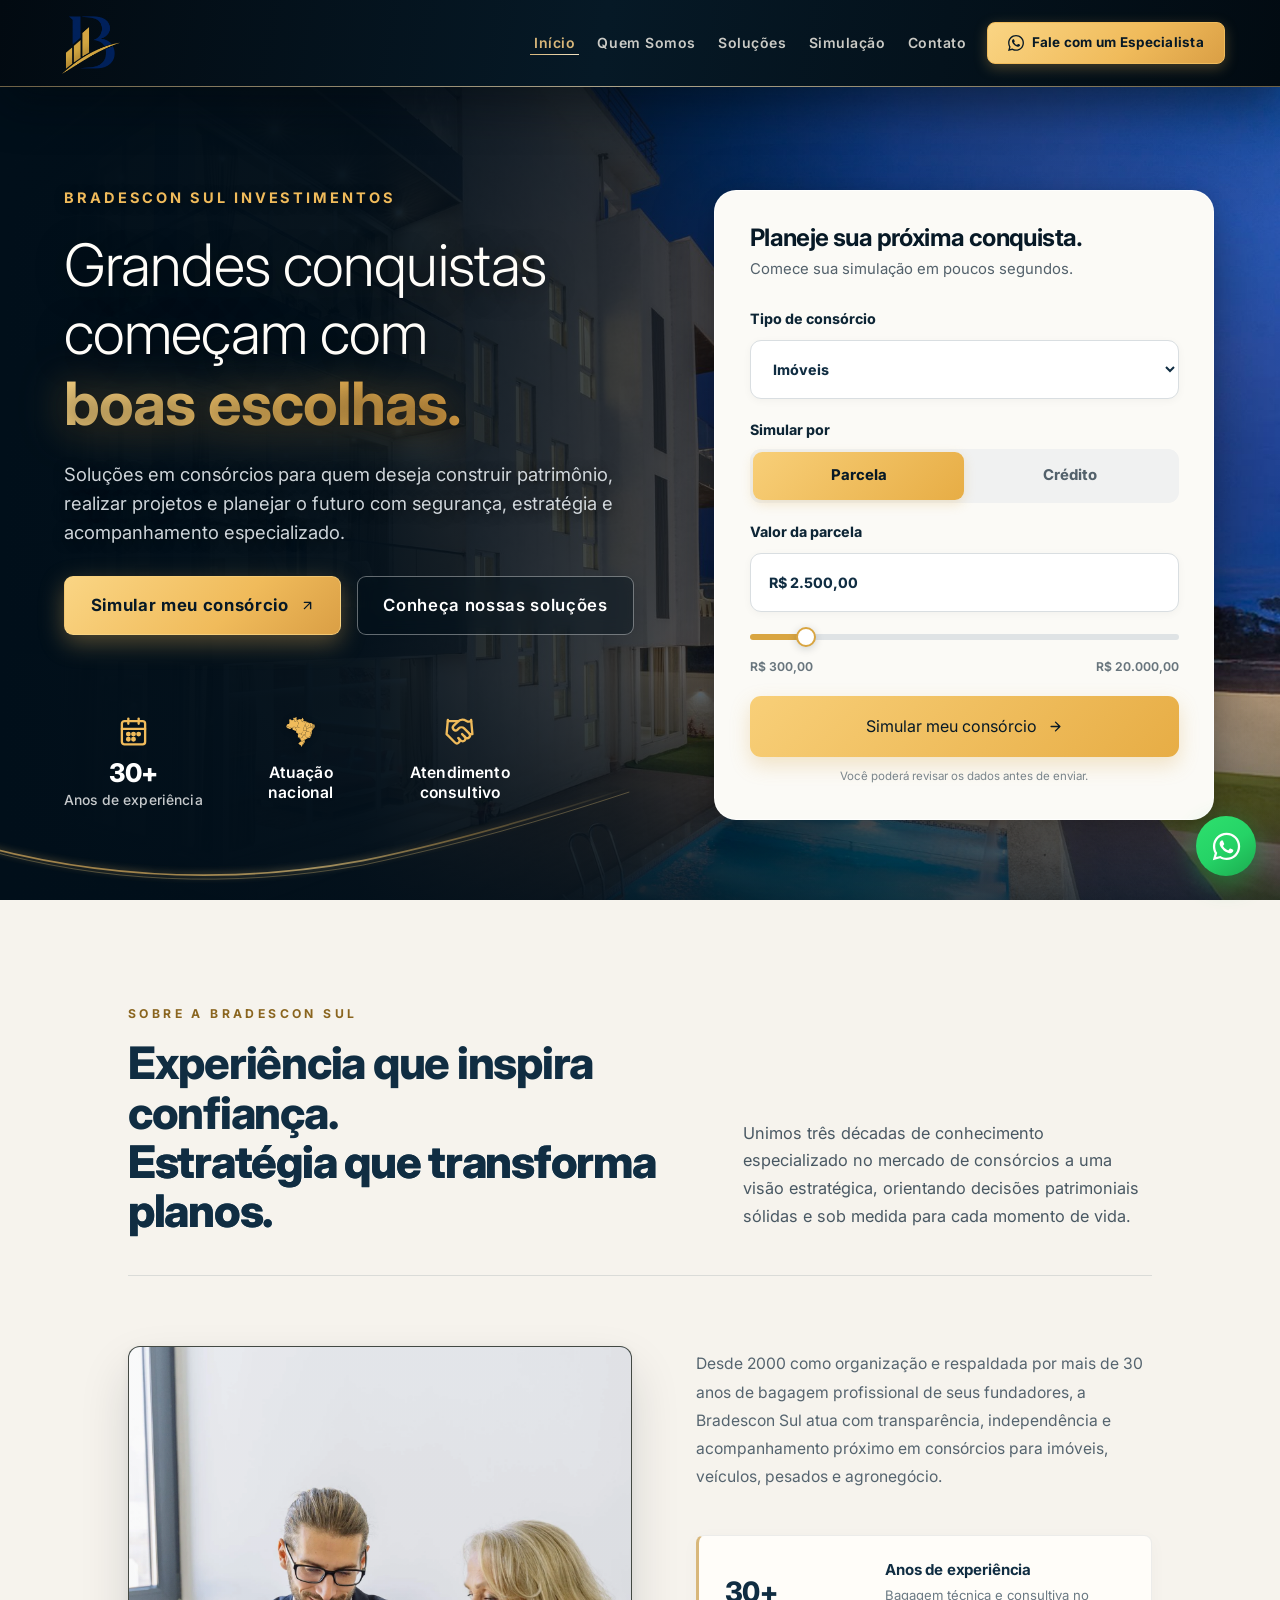
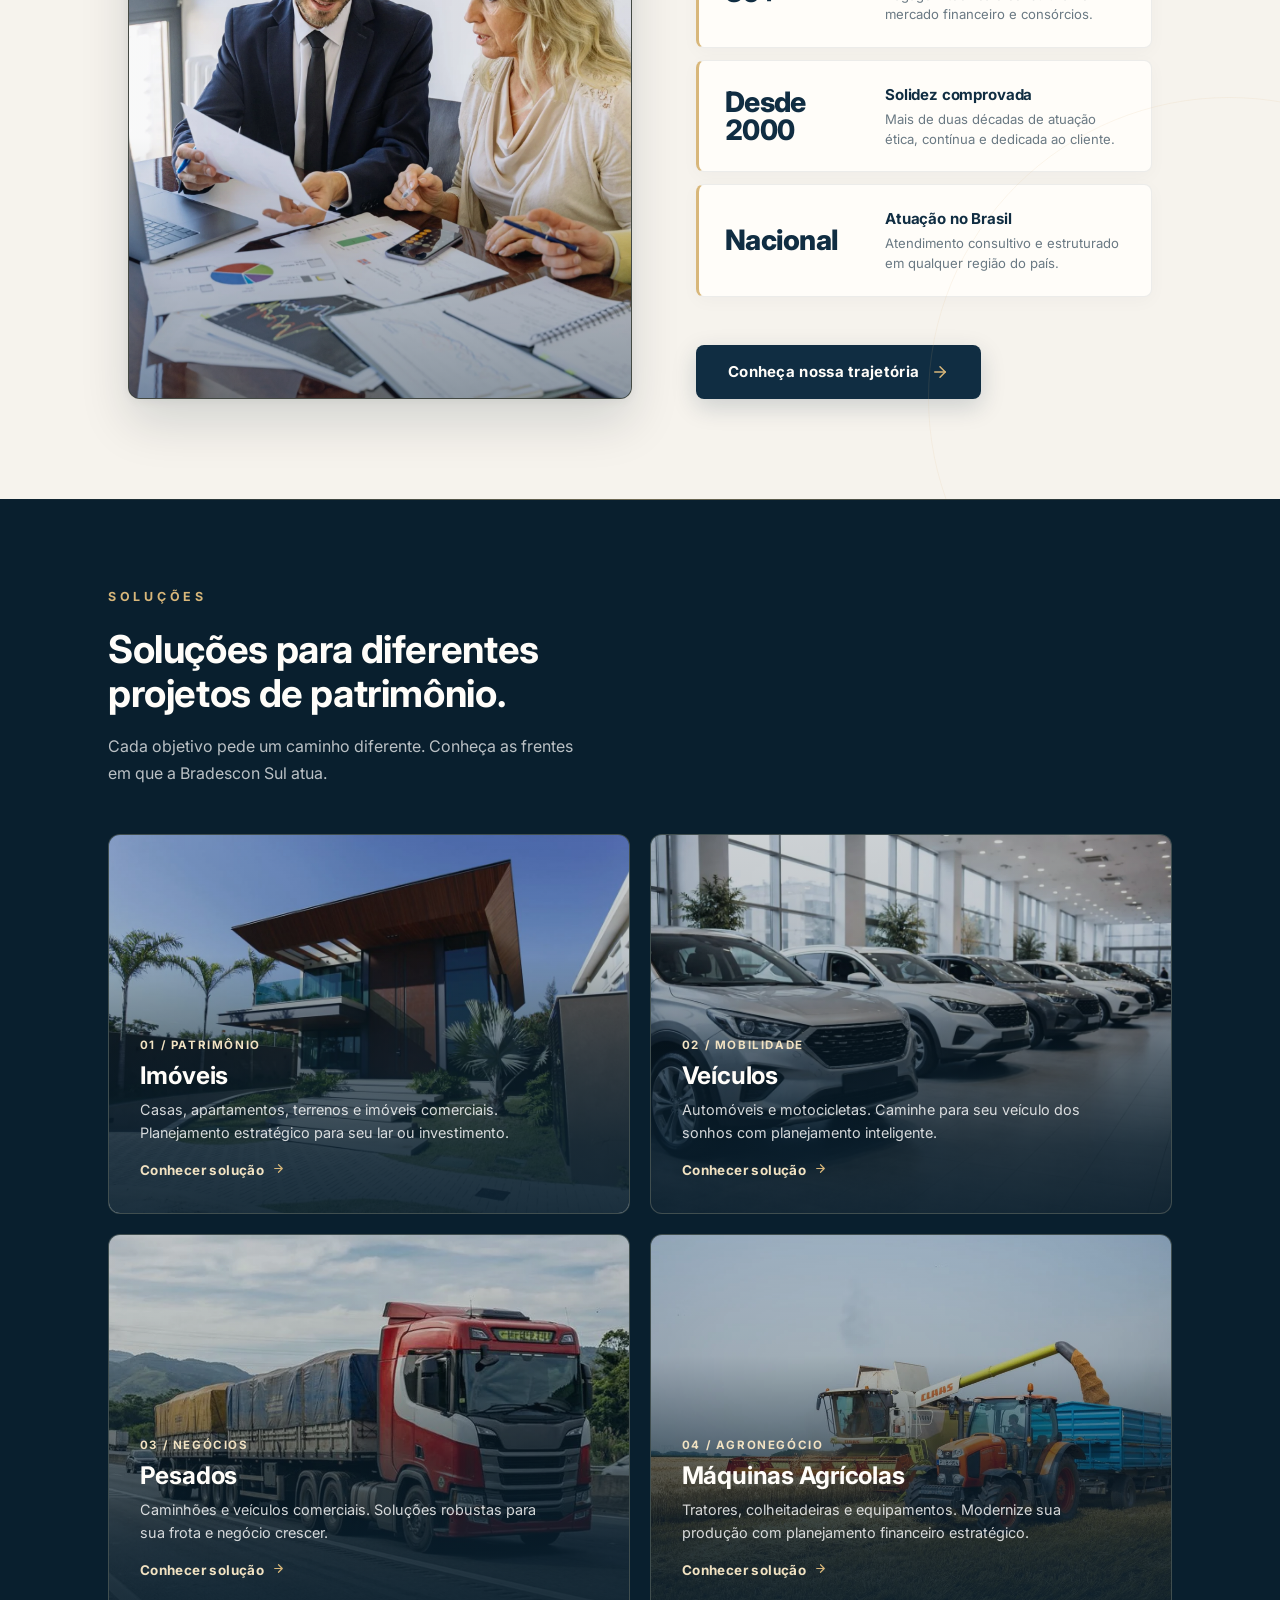
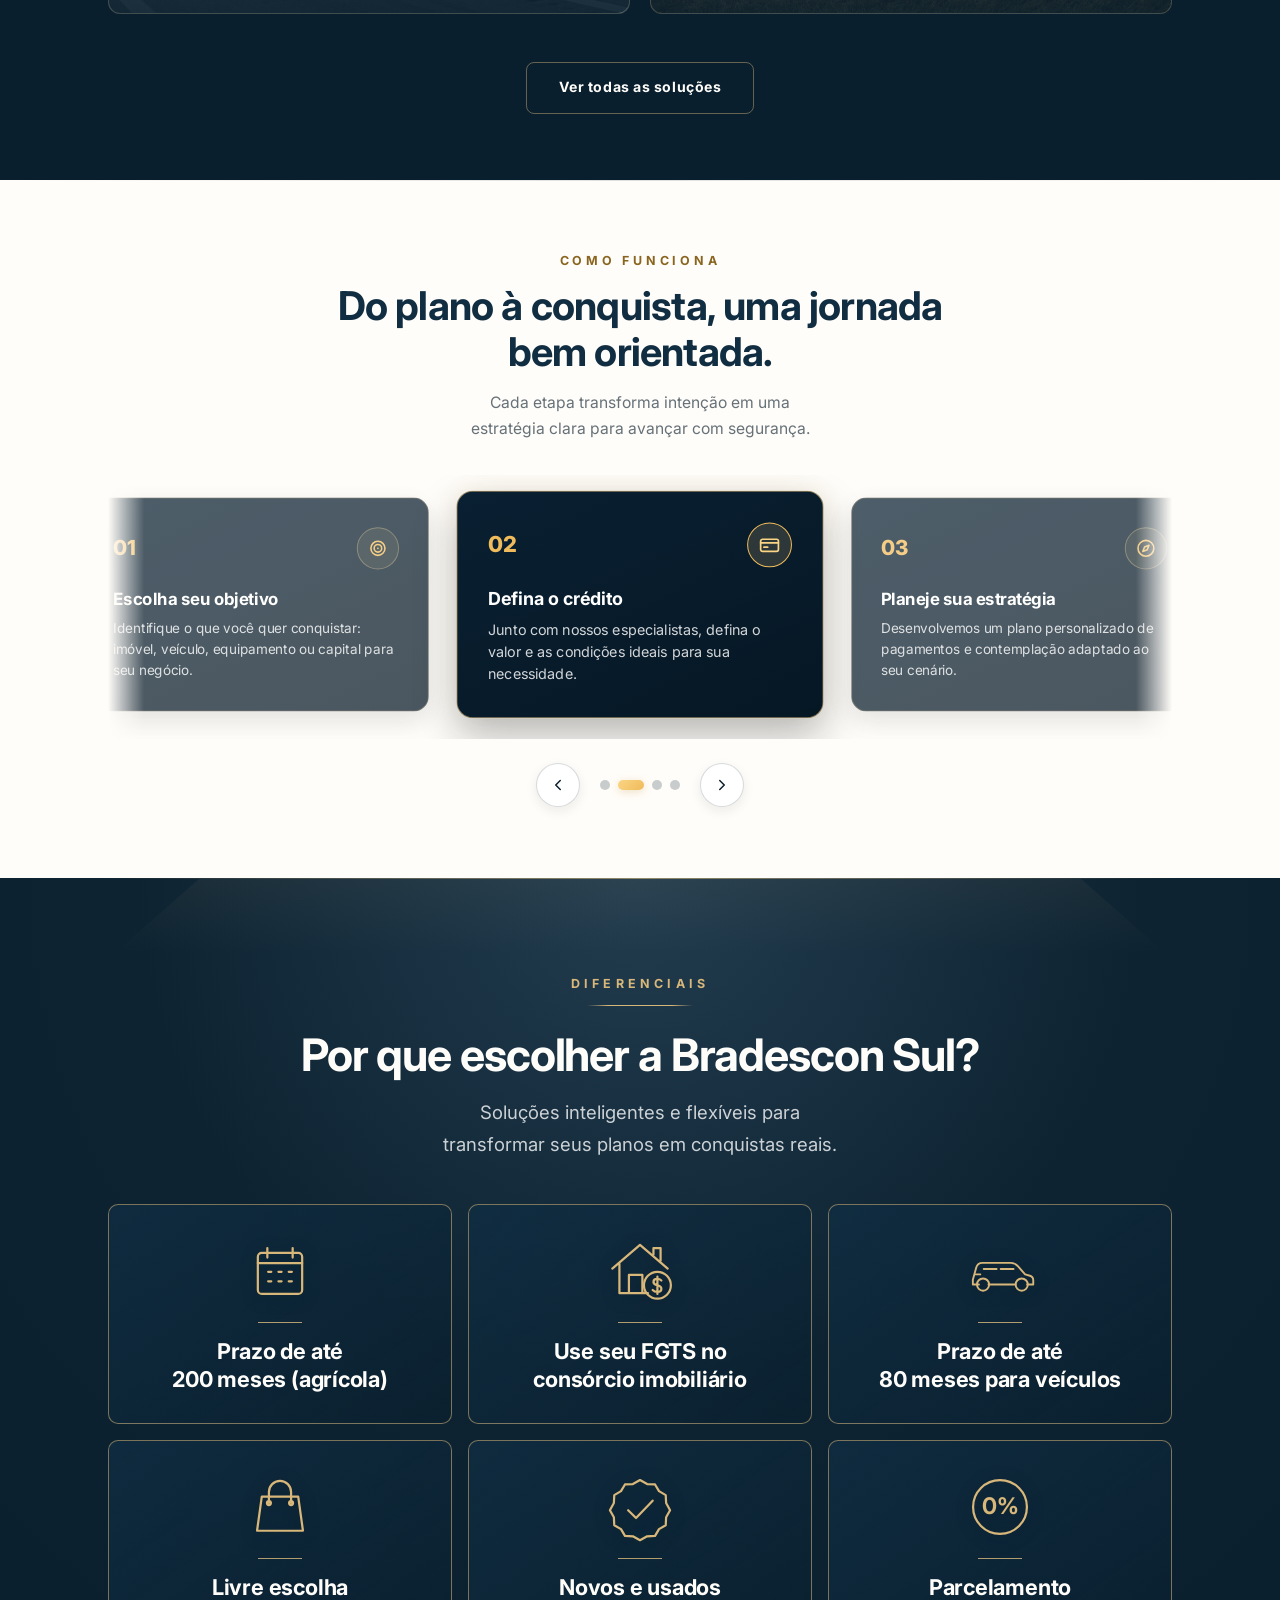
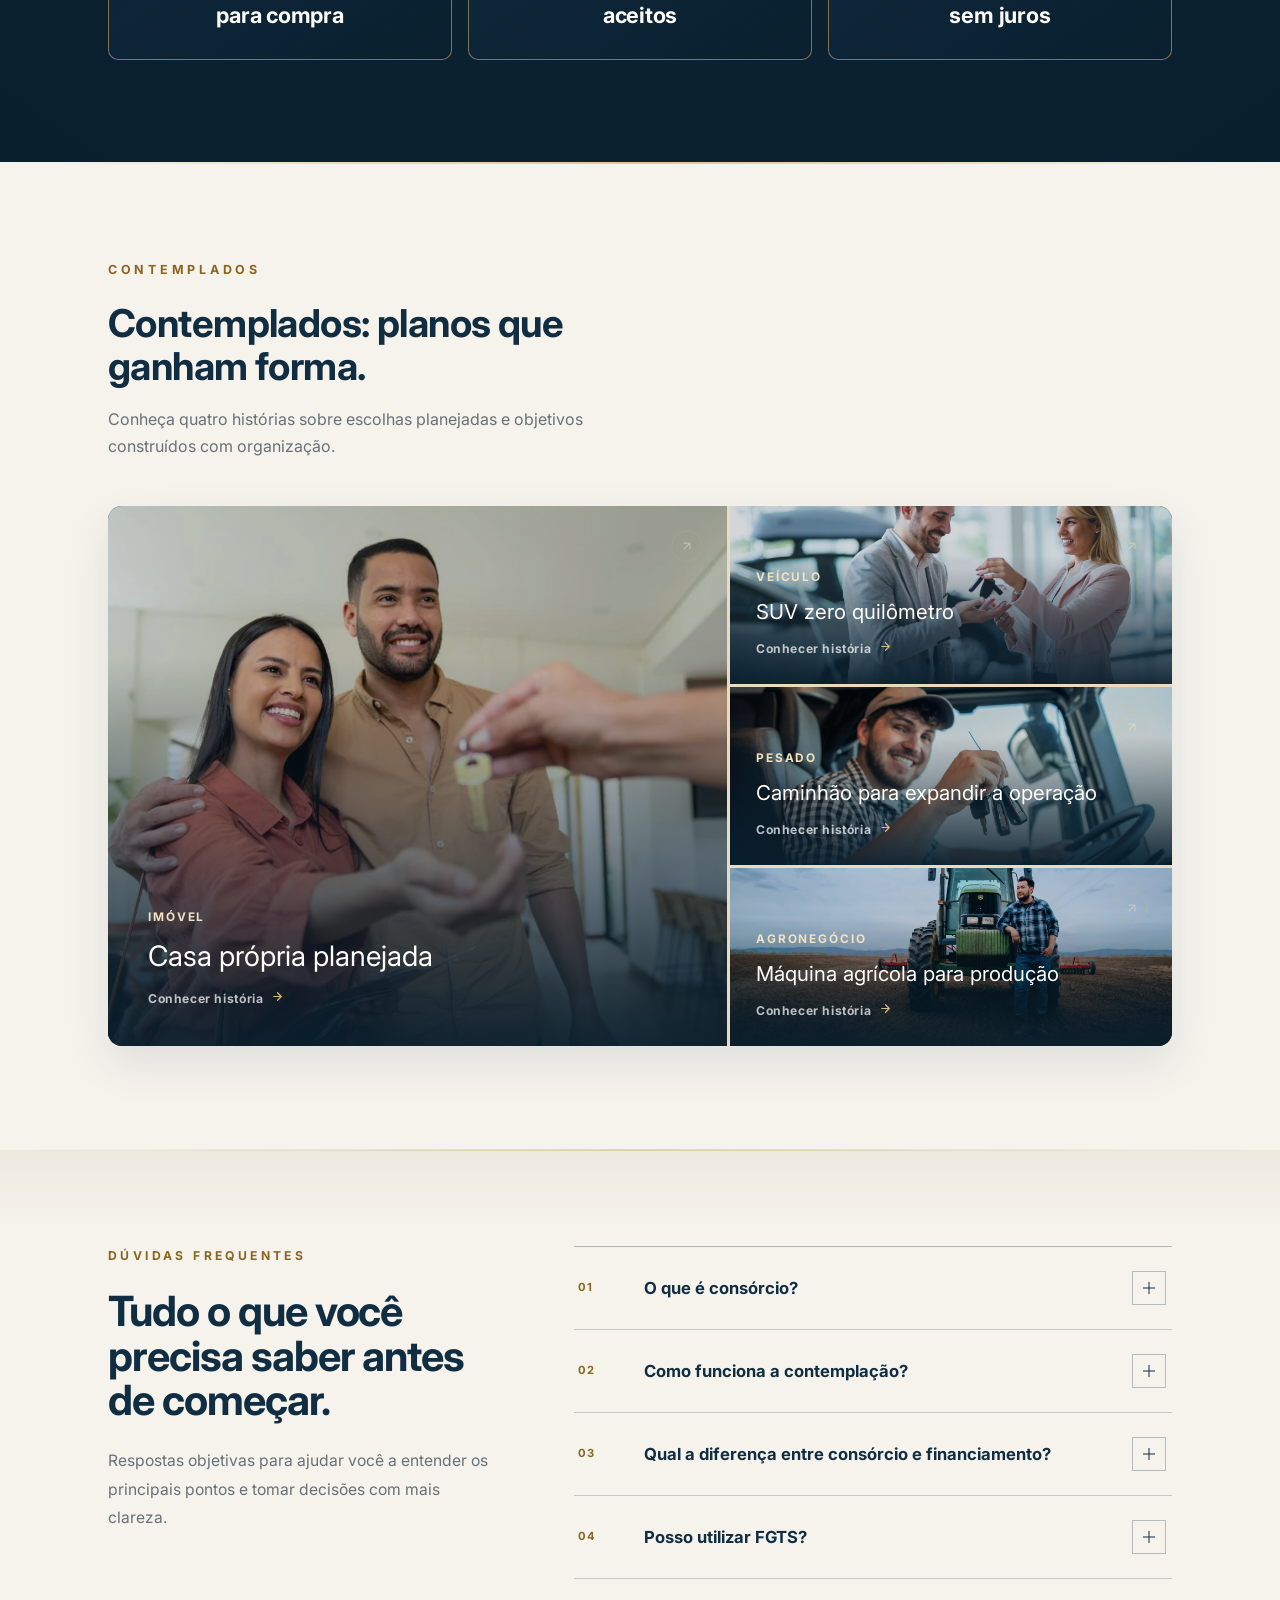
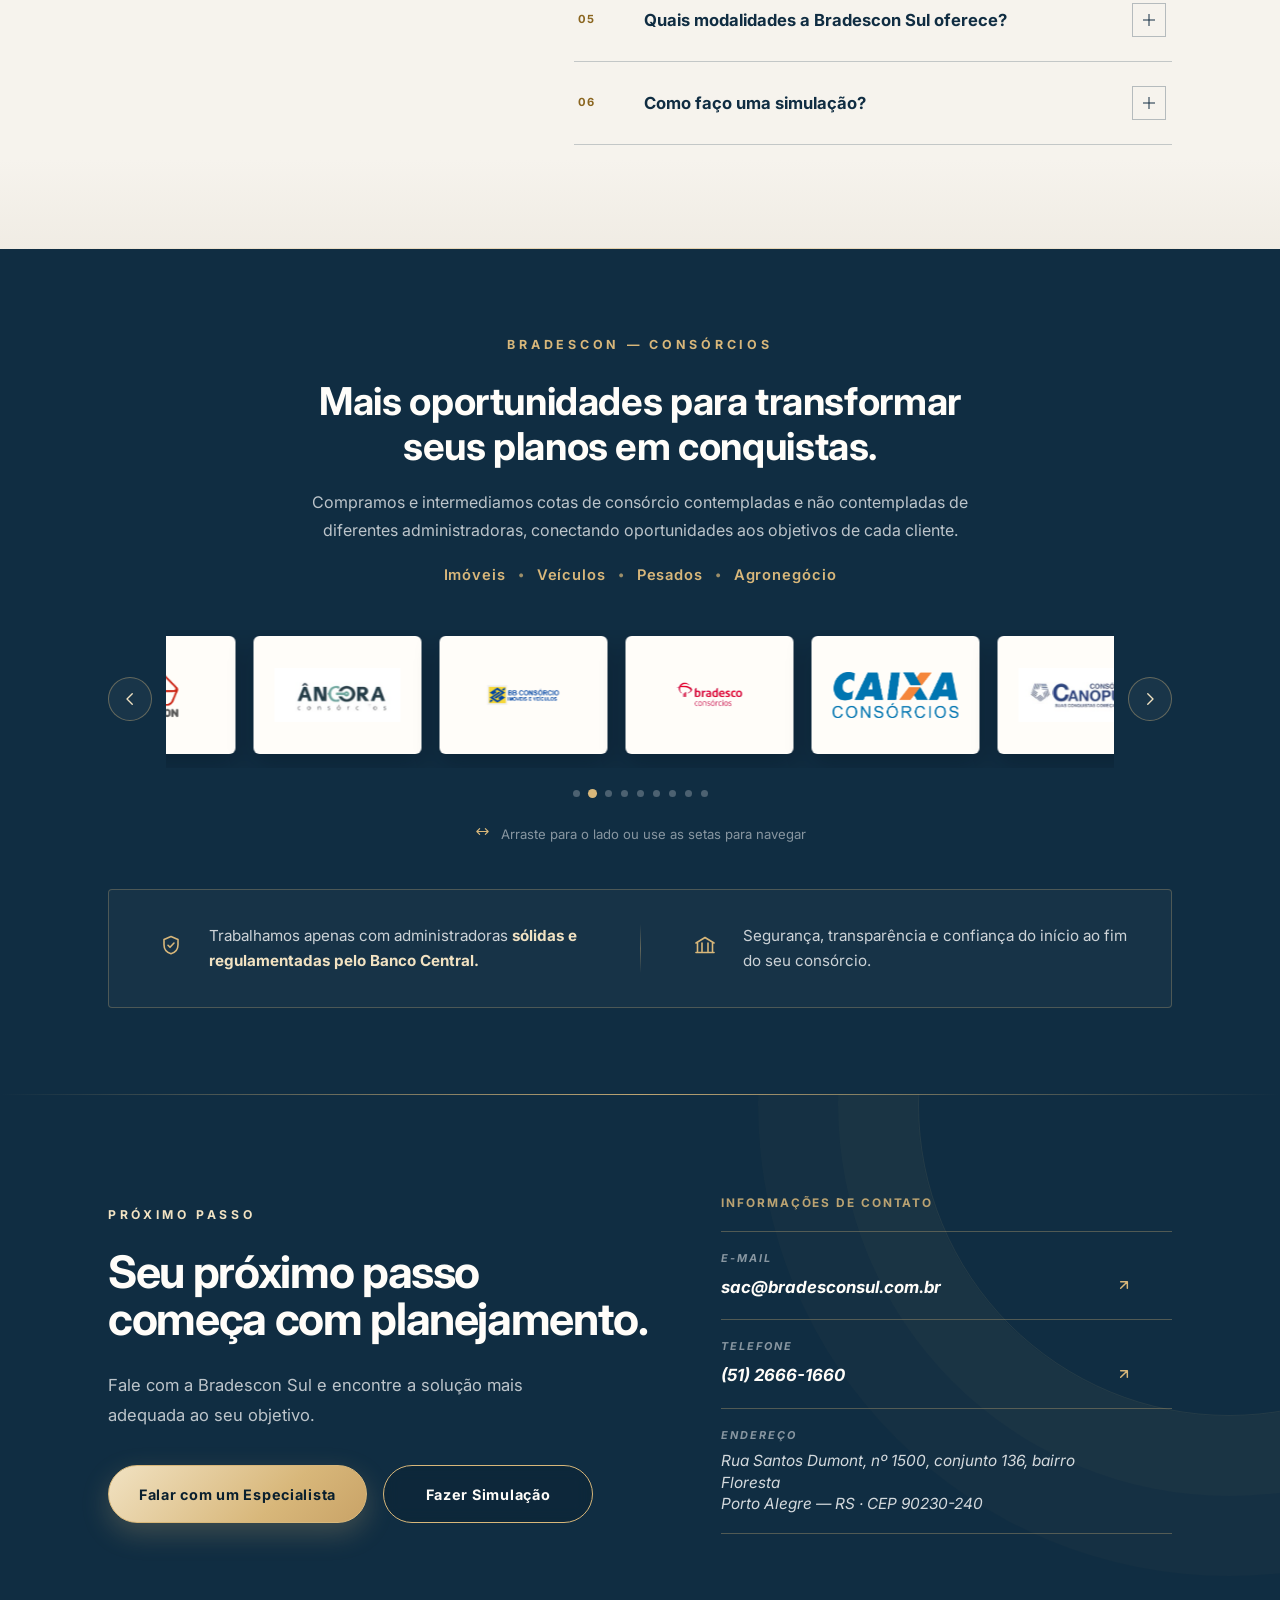
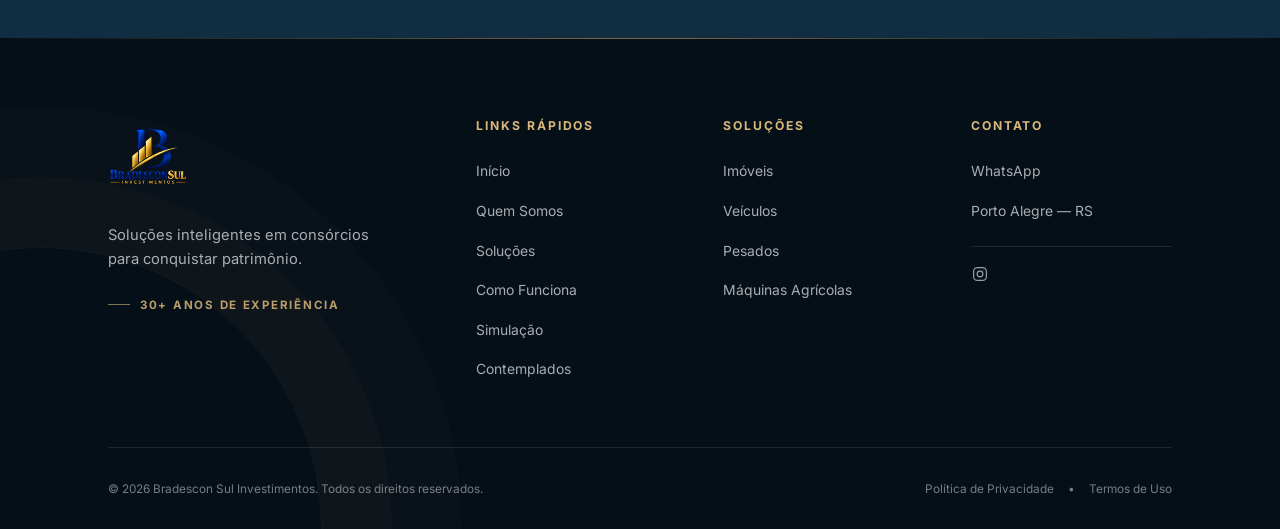
==== commit 6c3edf5f: "atualização site novembro" ====
--- a/index.html
+++ b/index.html
@@ -149,7 +149,7 @@
                     </p>
 
                     <div class="hero-ctas">
-                        <a href="/simulacao/" class="btn btn-hero-gold hero-step hero-step-6"><span>Simular meu consórcio</span> <span class="btn-arrow" aria-hidden="true">↗</span></a>
+                        <a href="/simulacao/" class="btn btn-hero-gold hero-step hero-step-6"><span>Simular meu consórcio</span> <span class="btn-arrow" aria-hidden="true"><svg viewBox="0 0 24 24" width="15" height="15" fill="none" stroke="currentColor" stroke-width="2.2" stroke-linecap="round" stroke-linejoin="round" aria-hidden="true"><path d="M7 17L17 7M7 7h10v10"/></svg></span></a>
                         <a href="/servicos/" class="btn btn-hero-ghost hero-step hero-step-7"><span>Conheça nossas soluções</span></a>
                     </div>
 
@@ -178,7 +178,145 @@
 
                         <div class="hero-indicator-item">
                             <div class="hero-ind-icon hero-ind-icon-map" aria-hidden="true">
-                                <img src="/images/brasil-mapa.svg" alt="" width="28" height="29" loading="eager" decoding="async">
+                                <svg xmlns="http://www.w3.org/2000/svg" viewBox="0 0 613 639" width="28" height="29" fill="#F0BB5B" aria-hidden="true" focusable="false">
+	<path
+		id="ac"
+		aria-label="Acre"
+		d="m 30.73,238.03 -2.08,-0.04 0.54,-1.81 -0.21,-0.83 -0.25,-0.49 -1.25,-0.7 -0.14,-0.45 0.27,-1.15 -0.77,-1.95 -1.09,-0.64 -5.6,-1.25 -7.34,-0.19 0.27,-0.56 2.49,-2.26 0.89,-1.23 0.29,-1.2 -0.22,-1.23 -0.68,-0.91 -0.83,-0.44 -1.68,-2.95 -0.77,-0.44 -0.9,-0.19 -1.13,-1.13 -0.92,-2.38 -2,-1.53 -0.98,-3.62 -0.87,-1.64 -1.88,-1.08 -0.08,-1.17 0.81,0.1 0.42,-0.52 0.07,-0.67 -0.2,-0.42 -2.12,-0.93 -0.36,-0.66 -2.17,-1.89 0.04,-0.37 0.62,-0.05 0.5,-1.32 -0.01,-1.31 3.01,-0.39 0.5,-0.39 -0.22,-1.35 -1.17,-1.57 0,0 17.95,7.48 23.66,5.66 12.14,3.14 26.44,14.17 28.51,12.13 0,0 2.97,1.26 0,0 -0.3,0.48 -1.57,0.66 -2.09,1.59 -2.86,2.79 -1.65,0.86 -0.66,-0.18 -1.53,0.18 -0.05,0.56 -1.92,1.3 -2.08,0.99 -1.44,1.83 -0.44,1.18 -0.61,0.28 -1.17,-0.75 -0.76,-0.13 -2.37,0.05 -0.68,0.26 -0.63,0.45 -0.36,0.86 -2.44,3.48 -3.77,1.25 -0.84,0.69 -1.94,0.51 -1.03,0.03 0.08,-2.11 -1.36,0.2 -3.55,-0.77 -5.24,-0.47 -5.09,0.38 -0.66,-0.58 -2.27,-0.17 -3.56,1.83 -2.73,0.62 -1.68,-0.67 -1.4,-1.44 -1.64,1.16 0.04,-17.55 0.05,-1.1 0.47,-0.71 0.07,-2.35 -0.26,-0.88 0.97,-1.18 0.48,-1.14 -1.16,0.2 -2.97,2.59 -1.6,1.01 -2.06,2.38 -1.95,0.67 -0.65,1.08 -1.81,0.99 z"
+	/>
+	<path
+		id="al"
+		aria-label="Alagoas"
+		d="m 562.17,230.56 -0.2,-0.73 -1.42,-0.78 -0.45,0.09 -1.02,-0.29 -0.54,-1.4 0,0 1.32,-1.07 0.64,-1.09 2.17,-0.76 2.38,-3.29 0.09,-0.69 0.82,-0.6 1,1.22 1.67,0.3 1.08,-0.12 2.55,2.02 1.9,2.12 1.78,1.05 1.91,0.48 2.5,-0.65 3.14,0.29 1.17,-0.11 1.86,-1.06 1.16,0.05 1.81,-1.11 2.18,-2.29 0.12,-0.45 1.55,-1.24 2,-0.24 2.24,0.85 2.56,-1.29 1.47,-0.19 1.92,0.81 2.9,0.27 0.27,0.21 0,0 -2.78,4.96 -4.55,5.13 -3.58,3.58 -3.04,4.58 -3.33,2.88 -1,2.03 -1.32,1.79 0,0 -0.6,-1.31 -3.59,-2.23 -0.46,-0.03 -1.66,-0.79 -1.76,-1.45 -1.3,-2.45 -5.42,-3.07 -3.68,-0.95 z"
+	/>
+	<path
+		id="ap"
+		aria-label="AmapÃ¡"
+		d="m 345.24,99.96 -0.94,-0.06 -0.77,0.34 -1.3,0.12 -2.79,-0.68 -1.45,-1.03 -0.43,-1.5 -1.87,-1.39 -0.11,-1.3 0.21,-0.69 -0.31,-1.58 -0.33,-0.47 -0.95,-0.19 -0.41,-0.94 0.08,-2.43 -2.93,-3.28 -0.78,0.36 -0.82,-0.19 -1.5,-3.48 0.13,-1.58 -0.59,-1.81 -0.62,-0.56 -0.67,-1.51 -0.19,-2.11 0.43,-3.14 -0.17,-0.33 -2.57,-0.73 -2.02,-2.26 -0.76,-2.83 0.19,-0.72 0.68,-0.23 -0.49,-1.18 -0.68,0.03 -2.84,-2.66 -0.94,0.14 -0.38,0.42 -1.33,0.14 -0.84,-0.27 -0.8,-0.98 -1.14,-0.84 -1.19,-0.12 -0.49,-1.28 -0.67,-0.8 -1.93,-1.05 -1.29,-0.49 -3.39,-0.37 -1.08,0.29 -1.17,-0.02 -0.31,-0.54 -0.24,-1.44 0.25,-4.54 0.62,-1.3 -0.37,-2.3 -0.62,-0.57 0,0 0.35,-0.21 0.99,0.3 -0.01,0.81 -0.29,0.18 0.34,0.97 1.47,-0.06 0.82,0.23 0.35,0.9 0.84,0.71 2.25,0.78 3.29,0.75 2.76,-1.78 0.35,-0.76 1.73,-1.17 0.83,-0.29 0.69,0.94 2.71,0.94 1.08,-0.12 1.72,-1.01 0.12,-0.42 0.32,0.03 1.46,1.3 -0.2,0.87 2.37,-0.17 0.51,0.5 0.95,0.17 0.62,-0.01 0.91,-0.48 1.67,-1.5 1.78,-1.1 1.75,-2.3 0.37,-1 -0.2,-0.54 3.13,-6.5 0.11,-1.82 1.11,-1.3 0.73,-0.19 3.6,-5.79 0.23,-1.15 0.84,-1.2 1.79,-1.55 0.63,-1.66 2.11,-1.14 0.47,-0.92 1.04,-0.58 0.56,1.46 0.88,1.36 -1.67,-4.8 -0.07,-1.29 0.18,-0.33 3.37,2.42 1.14,1.21 0.91,1.22 0.52,1.19 0.03,1.58 0.44,0.31 0.32,-0.48 0.38,-0.1 0.21,0.4 0.21,7.89 0.66,3.87 2.71,6.05 2.66,8.94 3.32,5 1.01,0.35 3.27,-0.08 2.78,0.94 1.29,0.85 0.77,2.65 -0.16,3.33 -1.29,0.96 -1.73,0.43 -0.38,0.33 1.79,-0.15 1.04,-0.42 0.28,0.23 0.12,0.59 -0.17,0.73 -5.03,4.06 -1.17,2.1 -2.15,1.41 -1.94,3.72 -2.91,3.5 -0.7,0.46 -0.94,-0.09 -1.45,0.52 -2.08,2.98 0,0 -1.34,0.07 -0.75,0.9 0,0 -1.47,1.68 -0.97,2.22 -1.12,1.87 -0.84,0.65 -3.01,3.45 -0.36,2.4 0.17,1.8 -1.95,1.81 -0.98,0.12 z m 23.36,-46.99 -0.45,-0.33 -1.1,-1.86 0.07,-0.88 0.23,-0.41 1.66,-0.45 0.43,0.39 0.83,2.27 -0.99,1.1 -0.68,0.17 z m 2.49,17.61 -0.4,-0.25 -0.08,-0.71 1.11,-1.1 0.88,-0.15 1.25,0.24 0.46,-0.11 0.44,-0.64 0.05,0.59 -0.97,1.44 -0.99,0.5 -1.75,0.19 z m 3.44,-2.87 -0.78,-0.23 0,-0.56 0.72,-1.04 1.25,-0.1 0.18,0.35 -0.1,0.51 -1.27,1.07 z m -7.19,-18.42 -0.76,-0.5 0.26,-0.83 0.88,-0.17 0.86,0.32 0.01,0.73 -1.25,0.45 z"
+	/>
+	<path
+		id="am"
+		aria-label="Amazonas"
+		d="m 166.08,47.55 0.72,0.78 0.75,0.34 0.61,0.01 1.13,-0.42 0.63,0.11 0.06,0.96 1.21,1.17 0.97,0.37 0.88,-0.21 1.36,0.11 1.95,0.95 0.49,0.66 -0.91,3.32 -0.71,1.5 2.73,3.74 1.66,4.76 0.19,2.26 0.87,1.12 0.05,0.45 -1.62,1.46 0.36,1.59 0.66,1.58 -0.77,3.04 -0.57,0.96 0.29,4.98 0.88,2.17 1.22,0.84 0.58,0.9 1.13,4.33 -0.06,0.58 -1.14,1.32 -1.84,-0.33 -0.14,1.14 5.01,4.42 0.52,0.04 1.96,1.31 1.48,1.65 1.04,2.04 0.53,0.07 1.34,-0.42 2.36,1.04 -0.44,-2.11 0.75,-2.29 0.25,-1.73 -0.37,-1.8 0.82,-2.97 1.02,-1.26 1.28,-0.69 2.09,-0.71 0.55,-0.89 1.6,-0.06 2.83,0.93 1.87,2.04 0.92,2.51 1.82,0.23 1.25,-0.46 1.41,-1.41 2.03,-0.55 0.42,-0.39 0.02,-0.53 -1.14,-1.41 -0.23,-0.73 0.11,-0.66 1.15,-2.64 0.07,-1.13 1.66,-3.03 2.33,-3.26 -0.03,-0.68 18.49,0.07 0,0 0.4,4.86 -0.43,1.45 0.18,2.27 0.24,0.68 1.7,0.85 0.18,0.41 -0.35,0.69 -0.05,2.11 1.83,1.99 0.36,0.19 0.7,-0.18 1.84,1.23 0.55,1.83 0.04,0.93 0.3,0.45 4.64,3.77 4.58,2.54 0.63,0.9 1.35,1.09 1.88,0.67 2.37,1.31 2.26,0.65 1.36,0.15 1.32,0.82 0.08,0.61 1.27,1.34 2.7,1.44 1.1,2.17 1.87,0.79 0.85,-0.61 1.38,-0.35 0.19,0.48 -0.13,0.78 1.81,1.67 -29.9,64.24 -0.78,1.31 -1.45,1.13 -0.58,0.97 -0.03,1.13 0.82,2.33 0.38,0.57 1.07,0.58 1.58,1.56 0.64,1.26 0.15,1.96 0.57,0.57 0,0 -1.18,1.2 -0.2,0.61 -0.06,0.76 0.34,0.84 -0.27,1.01 -1.2,1.82 -0.86,0.64 -0.42,0.85 0.1,0.85 0.66,1.37 0.46,1.94 -1.38,4.22 -1.18,5.22 -1.21,0.73 -47.85,0.32 0,0 0.04,-0.7 -0.36,-0.38 -1.39,-0.28 -1.92,1.08 -0.54,1.74 -0.68,0.19 -3.24,-1.48 -0.68,-2.88 -0.62,-0.2 -0.98,0.13 -0.46,-0.21 -1.25,-3.27 -2.54,-0.98 -1.33,-1.27 -0.8,-1.91 -0.45,-0.49 -2.15,-1.13 -10.79,0.06 -1.38,2.56 -1.72,0.5 0.09,1.17 -0.26,0.22 -2.48,0.53 -1.19,1.59 -0.05,0.67 0.9,0.7 0.17,0.45 -0.36,1.02 -0.81,1.15 -2.06,1.21 -0.11,1.81 0.24,1.46 -3.87,-0.46 -2.13,0.38 -1.2,1.07 -1.79,-0.1 -0.84,-0.55 -0.46,-0.02 -1.75,1.26 -0.53,0.84 0.26,1.75 -2.54,3.16 -0.68,0.08 -0.68,-0.53 -0.64,-2.26 -0.38,-0.09 -1.84,1.02 -1.3,1.21 -1.37,0.39 -0.77,-0.13 -1.08,0.5 -0.41,0.53 -0.13,0.72 -1.22,0.79 -0.37,0.02 -2.31,-2.33 -0.72,-0.37 -2.87,0.33 -3.96,-0.26 0.16,1.29 -0.15,0.56 -1.55,1.81 -1.92,0.58 -3.26,2.56 0,0 -28.51,-12.13 -26.44,-14.17 -12.14,-3.14 -23.66,-5.66 -17.95,-7.48 0,0 -0.07,-0.65 0.7,-2.92 1.22,-1.4 4.92,-3.47 2.26,-0.24 0.47,-0.3 0.98,-1.56 0.08,-1.03 -1.74,-4.49 0.38,-1.19 1.18,-2.19 1.28,-1.32 0.92,-1.25 0.42,-0.98 0.3,-1.74 -0.29,-1.32 0.67,-2.04 0.31,-2.31 0.73,-0.75 3.66,-1.63 2.19,-1.23 1.15,-1.04 0.44,-1.4 0.78,-0.37 1.41,-0.11 1.65,-0.93 3.54,-2.73 2.42,-0.43 1.51,0.29 4.19,-1.22 1.5,-0.77 1.82,-0.36 3.33,0.38 1.3,-1.59 0.63,-1.45 1.09,-0.61 2.14,0.2 0.64,0.54 1.32,-0.24 1.1,-0.74 1.71,0.12 0.31,0.53 -0.02,1.18 1.61,1.29 2.83,0.08 0.58,-0.4 0.46,-0.78 -0.11,-0.39 1.17,-4.92 6.7,-37.17 1.16,-2.92 -0.99,-4.96 0.12,-0.26 -1.3,-1.05 -1.48,-2.75 -0.04,-0.49 0.65,-1.39 -0.52,-1.78 -0.37,-0.4 -1.7,-0.59 -3.03,-2.35 -1.94,-2.28 0.2,-11.51 3.89,-0.26 1.75,-1.17 3.5,-0.92 2.68,1.76 1.22,0.11 1.27,-0.43 -0.49,-1.69 0.3,-1.72 -1.37,-2.1 -0.57,-0.54 -1.15,-0.6 -1.51,0.53 -2.79,-0.61 -3.57,0.09 -0.06,-9.9 0.96,0.04 1.32,-0.58 2.28,-0.6 2.84,0.87 19.03,0.06 -0.46,-0.66 -0.79,-0.14 -0.38,-1.2 0.95,-1.93 1.43,0.4 0.61,1.52 0.87,1.32 0.66,0.35 0.83,0.01 1.61,-0.61 1.94,-2.09 0.32,-0.84 1.26,-1.24 2.55,-1.39 1.29,0.46 1.17,2.58 1.62,1.99 0.74,1.3 0.66,1.78 0.23,1.55 -0.49,3.63 0.2,1.76 3.2,-0.75 8.31,7.06 0.79,0.28 2.5,0.21 2.3,-1 1.7,-1.7 2.11,-1.16 2.19,-0.11 0.56,0.29 0.77,1.08 -0.02,0.97 -1.11,1.7 0.37,0.98 0.58,0.27 1.33,-0.72 0.56,-0.91 0.23,-1.29 1,-1.16 0.47,-0.23 1,0.18 0.55,-0.18 0.41,-0.66 0.46,-2.31 0.51,-0.37 1.51,-0.36 2.93,-1.77 0.97,0.55 0.93,-0.29 1.6,-1.04 1.02,-1.61 2.11,-1.21 2.03,0.55 2.36,-1.65 0.55,-0.82 0.44,-2.66 -0.03,-1.29 0.77,-0.92 1.03,-0.42 1.74,-0.02 1.34,-0.39 2.06,-1.6 0.96,-0.37 2.28,-0.3 z"
+	/>
+	<path
+		id="ba"
+		aria-label="Bahia"
+		d="m 527.76,365.59 -0.36,-0.83 0.68,-1.35 -0.01,-0.53 -0.53,-1.04 -4.13,-3.05 -0.15,-0.51 0.22,-1.51 -0.57,-1.23 -0.65,0.24 -0.2,0.45 -0.34,0.18 -0.22,-0.25 0.53,-4.4 0.82,-3.3 0.82,-0.88 2.47,0.24 1.02,-0.71 0,-0.42 -0.56,-1.02 0.16,-2.65 4.96,-4.22 1.47,-3.08 -0.42,-1.17 -0.78,-1.02 -0.89,-0.06 -0.73,-0.38 -2.83,-2.47 -2.12,0.02 -2.19,-0.6 -2.27,-1.08 -2.73,-0.56 -1.98,-0.14 -1.32,0.99 -1.47,0.5 -2.61,-0.45 -0.57,0.21 -0.44,-3.96 -6.52,-6.2 -0.38,-0.18 -4.39,1.23 -1.53,-1.24 -0.51,0.21 -0.93,-0.22 -2.54,-1.22 -2.17,-1.62 -0.98,0.18 -4.35,-3.63 -1.1,-0.54 -2.73,-0.75 -1.77,0.25 -1.88,0.9 -0.81,1.12 -0.64,0.18 -5.33,-1.47 -0.61,-0.49 -0.26,-1.5 0.14,-0.89 1.29,-2.74 -0.86,-0.46 -2.28,-0.52 -2.18,-0.04 -1.2,-0.5 -1.79,-0.08 -3.83,1.58 -4.26,3.03 -0.64,1.11 -3.37,1.87 -2.02,0.4 -0.95,1.18 -1.81,1.55 -1.43,0.52 -1,-0.15 -1.85,2.58 -1.04,0.77 -2.13,-0.38 -0.72,0.13 -0.69,1 -1.34,0.92 -0.4,-0.24 1.43,-3.43 -0.51,-2.41 0,0 1.48,-1.97 0.25,-0.77 -0.23,-1.27 -0.67,-1.72 0.1,-0.67 0.71,-1.42 -0.05,-0.46 -3.21,-2.62 -1.69,-3.46 -0.62,-3.52 0.05,-1.55 1.2,-3.83 1.59,-1.03 0.23,-0.38 0.06,-0.94 -1.63,-0.84 -0.11,-0.33 0.48,-2.52 1.43,-1.06 -0.02,-0.37 -2.72,-2.46 0,0 -0.04,-0.93 1.36,-2.38 -0.04,-1.07 -0.17,-0.42 -1.46,-0.49 -0.94,-0.65 -0.35,-1.26 0.06,-2.92 0.19,-0.85 1.95,-1.67 1.14,-0.42 0.96,-0.72 -0.29,-0.63 -0.58,-0.52 -0.92,-0.29 -1.03,0.18 -0.35,-0.33 -0.09,-0.5 0.42,-0.96 2.04,-0.82 0.56,-0.45 -0.04,-0.76 -1.88,-0.98 -3.58,-0.67 -1.86,-1.96 -0.23,-0.92 0.5,-1.16 1.01,-0.73 1.52,-3.48 0.9,-0.61 1.01,-0.27 0.35,-0.38 -1.29,-1.8 0.19,-0.37 3.21,-2.62 3.82,-2.02 0.56,-0.47 0.22,-0.98 0.69,-0.65 0,0 2.33,-0.02 1.44,1.34 0.66,1.04 0.53,2.21 1.76,2.49 4.18,1.86 1.8,-0.52 2.11,0.18 0.33,-0.21 0.75,-1.45 1.14,-0.37 0.67,-0.87 1.17,-0.89 2.21,-0.75 1.33,0.17 1.48,0.53 1.35,-0.42 2.97,-2.42 2.95,-5.05 0.72,-0.86 0.24,-0.92 0.3,-2.56 -0.12,-1.16 -2.24,-4.43 0.05,-0.93 3.24,-1.65 1.95,-0.02 1.5,0.46 0.41,0.93 0.32,0.18 2.12,-0.43 1.39,-0.54 1.33,0.38 1.71,0.99 -0.13,0.65 0.19,0.29 0.82,0.28 3,-0.11 1.47,-0.64 1.7,-0.1 0.82,-1.22 1.51,-1.34 2.73,-0.34 0.77,-0.36 0.81,-0.98 2.17,0.01 0.62,0.63 0.31,0.05 1.86,-1.81 -0.1,-2.4 1.99,-0.38 0.79,0.18 1.05,-0.66 1.5,-2.31 0.46,-1.15 0,0 0.89,0.4 1.16,-0.27 2.2,0.29 2.82,1.39 0.44,0.51 -0.06,2.73 0.72,1.94 2.21,0.91 0.27,2 -0.92,1.68 1.83,0.62 0.96,-0.22 0.82,-0.92 2.87,-0.88 0.77,-3.58 0.5,-0.87 0.75,-0.16 0.78,0.53 0.63,0.05 2.39,-1.02 1.1,-1.24 0.17,-0.59 -0.25,-1.36 0.29,-0.25 2.24,-0.45 0.77,-2.05 1.65,-0.44 2.53,-1.46 0.59,-0.1 1.49,0.56 0.83,1.44 1.36,0.81 2.36,0.78 2.99,0.4 1.58,1.15 0.54,1.65 0.39,0.27 0.43,-0.15 0.29,-1.75 0.43,-0.44 1,-0.01 0.45,0.32 0.02,0.63 -0.62,0.88 0.45,0.83 0.5,0.37 2.1,0.86 0.02,0.94 1.22,3.05 0,0 0.54,1.4 1.02,0.29 0.45,-0.09 1.43,0.79 0.2,0.72 0,0 -0.67,1.16 0.21,2.14 1.28,2.5 1.99,1.95 0.75,1.15 -0.08,3.12 -0.66,1.62 -0.09,0.88 0.76,2.75 -0.3,0.58 -0.69,0.55 -2.55,1 -1.13,-0.75 -1.71,-0.01 -0.32,0.3 -0.59,1.58 0.02,0.77 0.95,1.6 1.1,0.66 0.52,1.49 1.43,1.51 0.15,0.39 -0.13,1.42 -0.34,0.39 0.12,0.42 0.59,0.52 1.93,0.92 0.48,0.71 0.54,0.34 1.55,0.64 2.89,-0.88 0,0 0.64,-0.02 0.36,0.41 -4.08,8.83 -3.83,5.19 -1.03,2.33 -5.03,5.74 -2.45,1.26 -0.87,-0.01 0.3,-1.43 0.37,-0.15 0.14,-1.1 -0.45,-1.93 -1.87,-0.25 -0.43,-1.3 -0.68,-0.75 -0.37,0.6 -0.46,2.33 -0.5,0.87 -0.55,0.38 -0.56,-0.29 -0.49,-1.74 0.11,-0.32 0.31,-0.13 -0.03,-0.39 -0.87,1.29 0.93,1.69 0.46,0.23 0.37,-0.15 1.15,0.26 -0.46,1.81 -1.21,1.15 -0.25,1.82 -1.25,0.97 -0.35,0.67 -0.2,0.84 0.18,0.85 -1.35,-0.39 -0.21,0.39 -0.36,2.52 0.36,-0.72 0.75,0.21 0.24,0.54 -0.23,0.41 0.06,0.62 0.3,0.3 0.33,1 -1.04,2.51 0.57,3.44 -0.55,0.49 -0.57,-0.22 -0.14,1.13 0.59,0.46 1.21,-1.72 -0.47,-2.21 0.82,-0.61 0.25,0.54 -0.06,1.76 -0.96,2.61 -0.74,5.43 -0.51,1.81 0.2,2.47 0.78,2.85 0.19,4.54 0.87,6.41 0.99,3.42 -2.21,6.66 -1.35,6.65 -0.47,1.01 -0.16,2.86 -1.06,3.72 -0.09,2.33 0.39,4.42 0.89,1.71 -2.24,2.98 -1.81,0.67 -0.94,0.64 -2.72,3.89 -0.57,2.04 0,0 -8.09,-5.14 -0.31,-0.53 z m 22.28,-78 -0.23,-1.2 0.74,-0.41 1.06,-1.04 0.16,-0.64 -0.37,-0.73 0.76,0.14 0.82,1.05 -0.05,0.53 -2.89,2.3 z m -2.53,6.85 -0.63,-0.03 0.01,-0.67 0.26,-0.36 -0.8,-0.22 -0.42,-0.4 0.13,-1.07 1.87,-0.15 0.16,0.2 0.11,1.13 -0.69,1.57 z"
+	/>
+	<path
+		id="ce"
+		aria-label="CearÃ¡"
+		d="m 574.05,157.11 -4.89,1.59 -2.61,2.01 -3.3,6.69 -0.84,1.12 -0.87,0.57 -0.65,1.67 0.15,0.74 -1.4,2.44 -1.46,1.51 -0.57,1.1 -1.03,0.26 -0.78,-0.51 -0.51,0.07 -0.84,0.88 -1.41,2.25 -0.34,1.97 0.64,0.17 0.66,-0.38 0,0 -0.08,0.54 -0.84,1.15 -1.03,3 0.52,1.31 -0.66,1.31 -1.09,0.63 -0.17,0.38 -0.12,0.93 0.24,0.41 0.58,0.29 0.35,0.72 -0.02,1.66 1.24,0.89 0.69,0.08 0.34,1.19 -1.61,3.49 -1.19,1.12 0.17,0.25 0,0 -1.59,0.49 -1.07,0.83 -1.54,2.29 -1.65,0.05 -0.63,-1.64 -0.78,-0.57 -1.36,-0.48 -1.01,-1.07 -0.46,-0.99 -1.83,-0.83 -2.85,-1.9 -3.08,-0.42 -1.29,0.1 -2.14,0.8 -1.63,0.19 -0.89,-0.24 -4.93,-0.2 0,0 0.06,-1.32 -0.68,-0.68 -0.08,-0.97 1.14,-3.11 1.5,-2.25 0.01,-0.69 -0.77,-1.16 -2.56,-0.47 -1.31,-0.65 -1.01,-2.67 -1.05,-5.2 -0.76,-2.57 0.24,-0.45 -0.94,-8.16 -0.11,-0.38 -0.92,-0.69 0.8,-0.58 0.59,-1.58 -0.6,-2.99 -1,-2.01 0.48,-1.6 -0.79,-3.87 0.74,-1.36 0.02,-0.76 -1.36,-1.59 -0.44,-1.73 -3.15,-6.42 -1.8,-4.72 -0.29,-1.29 0.18,-1.46 1.58,-1.97 1.09,-1.85 0.11,-0.8 0,0 0.19,-0.14 -0.04,-0.62 -0.4,-0.66 0.65,-0.81 6.74,-0.22 2.89,-0.43 2.07,-0.66 7.4,0.79 2.12,1.12 1.94,1.5 4.12,2.18 1.46,0.52 4.82,3 1.21,0.2 2.22,2.29 2.99,2.11 2.57,0.72 2.44,2.91 1.22,0.61 2.96,3.81 4.16,3.08 1.46,2 1.04,0.99 1.5,0.82 1.15,0.03 2.37,0.92 0.79,0.67 z"
+	/>
+	<path
+		id="df"
+		aria-label="Distrito Federal"
+		d="m 416.97,334.13 -14.69,-0.02 -0.52,-3.26 0.92,-1.83 0.38,-3.73 11.95,0.01 1.83,1.98 0.06,2.21 -0.59,1.19 -0.21,2.44 z"
+	/>
+	<path
+		id="es"
+		aria-label="EspÃ­rito Santo"
+		d="m 501.89,411.63 -0.29,-0.14 0.44,-2.34 0.57,-1.3 -0.59,-3.12 0.16,-0.42 1.72,-2.06 5.15,0.03 0.55,-0.32 0.97,-3.24 1.11,-1.27 0.88,-2.29 0.24,-1.72 0.26,-0.44 1.24,-0.86 1.71,-2.09 0.54,-2.97 -0.29,-2.43 -1.27,-2.81 -1.1,-1.27 -0.52,-0.09 -0.45,0.29 -0.76,-0.28 -0.49,-0.71 0.43,-0.55 1.48,-0.09 0.8,0.35 0.97,0.03 0.95,-0.24 0.32,-0.42 -0.17,-1.72 -1.31,-0.35 -0.21,-0.41 0.3,-1.54 0.03,-1.92 -0.52,-0.66 -1.33,-0.67 -0.3,-0.7 1.17,-1.93 2.17,-1.31 0.31,-0.02 1.05,0.74 1.13,0.11 0.02,-0.81 -1.67,-2.27 1.34,0.13 2.18,-0.29 0.84,-0.61 1.08,-0.32 1.58,-0.08 2.54,0.81 0.91,0.55 0,0 0,0 0,0 0.3,0.53 8.1,5.14 0,0 -0.93,3.35 -0.31,2.86 0.12,3.59 0.72,6.15 -0.31,2.47 -1.49,3.18 -2.75,1.39 -0.55,0.6 -1.67,3.33 -0.98,3.8 -0.77,1.47 -0.83,-0.68 -0.88,-0.13 -0.29,1.28 1.35,0.52 -1.94,4.24 -3.45,3.84 -0.24,-0.27 -1.86,0.66 -0.8,1.23 -0.06,1.39 -0.42,1.25 -1.59,2.02 -0.29,1.13 0,0 -1.62,-1.06 -2.99,0.37 -4.34,-1.01 -2.5,-1.13 -0.67,-4.71 z"
+	/>
+	<path
+		id="go"
+		aria-label="GoiÃ¡s"
+		d="m 416.97,334.13 -0.87,-1.01 0.21,-2.44 0.59,-1.19 -0.06,-2.21 -1.83,-1.98 -11.95,-0.01 -0.38,3.73 -0.92,1.83 0.52,3.26 14.69,0.02 0,0 0,0 0,0 -0.53,1.52 0.31,1.57 -0.68,1.59 -1.04,1.25 -0.41,1.47 0.85,1.21 0.85,0.34 1.42,1.03 1.65,4.56 0,0.6 -2.32,2.71 -3.24,3.01 -0.43,2.14 1.09,1.11 0.9,-0.47 1.58,0.57 0.47,0.61 0.18,1 -0.17,0.71 -0.73,0.9 -0.51,1.89 1.19,3.46 -3.09,2.06 -1.16,0.2 -0.86,0.9 -0.48,1.12 -4.89,2.74 -0.7,-0.77 -4.35,-1.86 -0.55,0.48 -0.58,0.09 -1.75,0.01 -1.48,-0.28 -3.86,0.16 -2.01,-0.89 -4.13,2.64 -2.91,2.92 -0.33,0 -1.31,-1.42 -1.52,-0.3 -3.19,1.64 -3.71,-0.62 -2.48,0.96 -2.23,0.54 -1.41,2.1 -1.21,2.46 0.06,1 -0.84,1.3 -0.82,0.28 -0.84,-0.16 -0.45,0.14 -0.94,0.74 -1.64,2.1 -0.57,1.9 0.56,0.61 -0.01,0.34 -0.36,0.23 -0.86,-0.46 0,0 -0.24,-0.45 -2.66,-2.24 -3.15,-0.61 -1.62,-1.55 -1.9,-0.43 -1.49,-0.04 -3.35,-1.34 -0.68,-0.85 -3.07,-1.56 -0.67,-0.61 -1.44,-0.71 -1.14,-0.17 -2.7,-1.68 -2.78,0.16 -3.8,-0.7 -0.13,-0.33 0.26,-0.84 0.57,-1.17 1.31,-1.76 -0.08,-0.42 -2.25,-0.9 -1.14,0.67 -0.66,-0.19 -0.28,-0.41 -0.23,-1.11 0.26,-2.58 -0.19,-1.77 0,0 -0.95,-2.2 -0.18,-3.43 -1.41,-2.19 -0.16,-0.71 0.4,-3.41 2.55,-3.85 0.38,-2.91 0.7,-0.77 2.02,-0.84 1.92,-1.77 1.25,-2.02 0.33,-1.95 0.5,-1.01 1.28,-1.04 0.82,-1.43 0.08,-1.54 1.75,-0.97 1.4,-2.62 2.65,-0.13 2.72,-0.86 0.32,-0.28 1.98,-4.19 0.71,-0.96 0.64,-4.1 0.38,-0.74 1.92,-1.94 1.65,-1.01 1.07,-0.26 1.23,0.68 1.21,-0.73 1.39,-1.43 0.84,-2.93 1.17,-2.87 -0.01,-0.8 -0.48,-1.14 0.58,-2.74 1.6,-3.09 -0.12,-5.18 1.21,-0.78 1.03,-2.63 2,-3.17 0.39,-1.07 -0.16,-2.72 0.35,-0.9 0.97,-0.86 0.27,-1.13 -0.08,-0.63 0,0 0.34,-0.45 0.2,-1.88 0.66,-1.23 1.81,-2.09 0.56,-0.3 -0.03,1.71 -1.22,1.88 -0.52,2.34 2.4,0.4 2.2,1.03 3.93,0.4 3.09,1.71 4.07,1.43 0.63,-0.23 1.63,-5.94 1.47,-2.39 1.18,-0.97 1.15,1.31 1.04,1.88 1.11,3.71 0.61,3.1 1.14,0.05 0.75,-0.75 0.3,-1 0.56,-0.54 2.76,0.34 4.53,-0.53 0.22,0.74 -0.56,1.56 3.13,1.47 3.35,0.68 0.69,-0.08 0.51,-3.3 0.55,0.03 1.51,2.62 0.46,0.24 1.78,-0.9 2.52,-2.08 4.53,-1 1.55,0 2.56,-1.1 1.74,-1.34 5.36,-1.42 0,0 2.72,2.46 0.02,0.38 -1.43,1.06 -0.48,2.52 0.1,0.33 1.63,0.84 -0.06,0.94 -0.23,0.38 -1.59,1.03 -1.19,3.83 -0.05,1.55 0.62,3.52 1.7,3.46 3.21,2.62 0.05,0.47 -0.72,1.42 -0.1,0.67 0.67,1.72 0.23,1.28 -0.25,0.77 -1.48,1.97 0,0 -1,1.01 -3.23,-0.34 -0.9,-1.76 -2.42,-1.48 -1.17,1.49 0.58,3.77 -0.57,0.54 -0.4,0.13 -2.78,-1.14 -1.17,0.23 -0.37,0.28 -0.72,3.18 0.72,0.1 0.49,1.16 -0.57,0.94 -0.73,0.7 0.04,1.9 0.42,0.61 0.53,0.19 0.69,4.26 -0.53,0.53 -3.36,0.9 -2.29,1.51 z"
+	/>
+	<path
+		id="ma"
+		aria-label="MaranhÃ£o"
+		d="m 458.83,129.18 -0.04,0.33 -2.04,2.15 -0.43,0.17 -0.04,1.44 1.97,-1.7 0.68,-1.21 2.12,-1.58 0.89,-1.14 1.03,-6.33 1.15,-0.7 1.11,-0.12 1.67,-0.92 0.65,-0.13 0.46,0.12 0.08,1.63 -0.2,0.45 -1.42,1.87 -3.21,1.75 -0.03,0.72 0.73,0.12 0.45,-0.81 1.15,-0.31 0.22,0.83 -0.59,0.51 0.25,0.3 4.21,-4.97 0.86,0.33 2.58,-0.93 4.04,0.43 -0.46,-2.41 0.61,-0.23 2.42,0.08 1.78,0.38 2.63,1.05 1.04,0.11 2.15,1.38 1.4,0.03 1.26,1.3 1.89,1.32 2.5,0.58 1.16,-0.19 0.56,0.76 0.34,0.05 1.59,-0.09 2.46,0.66 0.26,-0.9 -0.67,-0.47 1.67,-0.38 0.57,0.11 -0.09,0.42 0,0 -0.46,1.43 0.23,0.72 0.63,0.54 -0.38,1.53 -1.79,2.27 -4.13,3.97 -3.32,0.46 -0.8,-0.16 -2.92,3.4 0.04,1.8 -0.88,1.83 -1.89,1.85 -0.82,1.98 -0.64,0.17 -0.77,1.05 0.36,1.92 1.23,0.83 0.38,1.28 -0.28,1.46 -1.14,2.87 1.58,2.81 0.55,2.98 -0.11,2.43 -0.21,0.55 -4.1,4.42 -0.17,2.48 0.12,2.11 0.51,2.3 1.78,2.04 1.61,0.91 0.17,0.5 0.13,0.84 -0.39,2.2 -0.29,0.44 -0.12,1.21 -0.5,1.46 -1.21,1.31 -2.29,0.29 -0.65,-0.28 -0.83,0.04 -2.43,0.86 -1.52,0.11 -2.5,-1.82 -1.01,-0.21 -1.46,0.19 -1.01,0.6 -1.12,0.26 -0.23,-0.3 -0.84,0.24 -0.5,0.22 -1.9,1.91 0.01,0.46 -0.63,0.87 -2.01,2 -2.34,0.91 -2.87,2.56 -1.33,0.53 -1.05,0.04 -1.7,1.53 -1.08,0.36 -2.61,0.32 -2.72,0.76 -2.13,1.95 -0.98,2.97 -0.39,2.97 -0.63,2.32 -1.45,2.74 -0.3,0.22 -0.34,0.82 -0.13,1.52 -1.2,2.48 -1.7,1.4 -0.73,2 0.71,1.94 0.47,3.18 1.73,3.06 -0.04,0.52 -0.76,1.4 -0.13,6.36 -1.15,2.45 -0.26,1.06 -0.05,1.92 0,0 -1.28,-0.66 -0.61,-0.82 -0.82,-0.45 -0.99,-0.29 -1.78,0.2 -0.71,-0.18 -1.35,-2 -0.99,-2.86 -2.13,-1.62 -0.14,-1.65 1.64,-1.81 -0.08,-0.53 -3.88,-1.95 -0.62,-1.05 -0.06,-1.66 -0.75,-1.59 -0.94,-0.69 -2.08,-0.28 -0.2,-0.42 0.26,-0.71 2.63,-2.54 -0.37,-1.31 0.73,-2.68 0.69,-1.43 0.57,-0.55 1.34,-0.54 3.39,-0.35 -0.39,-1.35 0.64,-3.25 -0.08,-1.76 -1.8,-1.21 -4.27,0.94 -2.15,1.34 -2.27,-3.02 -0.91,-0.85 -3,-4.15 -0.88,0.07 -0.84,-1.44 0.61,-1.19 -0.11,-0.88 -0.25,-0.34 -1.37,-0.24 -0.42,0.27 -1.93,-1.33 0.18,-0.71 1.76,-0.66 1.75,-2.04 0.25,-1.59 -0.28,-1 0.31,-2.36 1.77,-6.16 0.01,-0.43 -0.68,-1.14 -0.23,-1.08 0.21,-3.72 -0.64,-1.5 -0.47,-3.49 -0.84,-1.03 -3.4,-1.44 -1.22,-0.02 -0.28,-0.32 -0.08,-1.03 -0.59,-0.69 -1.74,-0.29 -0.96,0.52 -1.4,-0.09 -2.78,-1.51 -0.86,-0.06 -1.96,0.53 -2.62,1.85 -0.53,0.64 0,0 -0.49,-0.08 14.71,-11.83 2.35,0.23 1.17,-0.92 1.55,-2.17 0.43,-1.15 1.55,-1.17 0.62,-2.88 1.12,-0.46 2.44,-2.32 0.47,-1.21 0.29,-1.9 1.6,-4.69 1.96,-1.54 1.48,-1.76 0.83,-1.45 0.46,-1.28 -0.18,-1.82 0.79,-0.81 -1.04,-1.58 3.68,-3.09 -0.13,-1.64 0.5,-2.38 1.74,-1.57 0.36,-0.71 0.9,-3.02 0.08,-1.61 -0.43,-0.53 -0.99,0.16 -0.27,-0.49 0.05,-0.62 1.14,-0.15 0.57,-0.74 0.71,-4.39 -0.16,-1.38 0.47,-1.03 0.77,-0.45 0,0 0.63,0 0.24,-0.24 -0.06,-0.54 0.34,-0.75 0.58,-0.53 1.34,0.98 0.45,1.84 1.19,0.12 0.77,-1.36 0.61,2.93 0.99,0.04 0.29,-0.49 0.07,-0.94 0.85,-0.04 1.69,0.53 0.5,0.69 -1.43,1.7 0.67,0.7 0.02,0.55 1.21,-2.04 0.49,-1.54 0.45,0 0.4,1.02 0,0.58 -0.87,0.92 -0.27,0.99 0.08,2.71 0.26,0.33 0.47,0.12 0.58,-0.14 0.96,-0.93 -0.47,-1 0.14,-0.6 1.32,-1.43 1.05,-0.25 2.13,0.59 1.5,-1.11 0.05,0.92 -0.36,0.21 -1.13,1.53 0.59,0.58 0.1,-0.37 1.25,-0.6 0.58,0.79 -0.14,1.21 1.63,1.75 0.86,-0.44 1.58,0.67 0.77,2.4 -0.11,0.95 -2.19,2.73 -0.38,0.89 0.1,0.66 0.6,-1.03 1.75,-1.68 0.83,-0.03 0.87,0.81 0.52,1.89 -0.27,1.23 -0.97,0.19 -1.03,0.91 -1.16,1.49 0.07,0.77 -1.16,2.35 -0.62,3.52 0.21,0.34 0.87,0.23 z m 0.52,0.45 -0.06,-0.79 0.53,-1.53 -0.41,-1.07 0.13,-0.66 0.91,-1.24 0.55,-0.19 0.05,2.35 -0.22,1.34 -0.8,0.6 -0.68,1.19 z m -6.3,-25.76 -0.44,-0.46 -0.08,-0.6 0.8,-1.12 0.84,-0.03 0.68,0.42 0.1,0.34 -0.19,0.36 -1.71,1.09 z m 3.5,4.18 -0.29,-0.3 0.06,-0.53 1.06,-0.89 0.48,0.07 0.5,0.85 -0.14,0.61 -0.4,-0.17 -1.27,0.36 z m -14.16,-4.81 -0.21,-0.05 0.95,-3.58 0.3,0.09 0.03,0.23 -0.41,3.06 -0.66,0.25 z"
+	/>
+	<path
+		id="mt"
+		aria-label="Mato Grosso"
+		d="m 207.22,296.31 1.47,-1.43 4.11,-2.57 0.52,-2.45 1.43,-3.78 0.93,-1.08 1.64,-0.53 0.43,-0.41 0.58,-0.84 0.52,-2.25 1.66,-2.01 0.56,-2.24 0.07,-1.71 -0.58,-1.49 0.04,-2.05 -1.53,-3.34 -0.9,0.03 -0.58,-0.51 -0.43,-3.25 0.14,-1.32 1.36,-1.08 1.4,-1.75 0.17,-0.75 -1.41,-3.59 -1.07,-0.43 -1.11,-0.11 -3.5,0.09 -1.22,-1.11 0.24,-0.56 -17.16,-0.05 0.9,-9 -1.5,-2.75 -0.27,-1.76 0.03,-0.8 1,-3.52 -0.38,-1.93 0.94,-1.67 -0.83,-2.27 -0.15,-1.39 -0.26,-0.61 -0.78,-0.47 -0.06,-0.35 1.29,-4.99 0.76,-1.42 -0.6,-1.24 -1.4,-0.97 0,0 47.85,-0.32 1.21,-0.73 1.18,-5.22 1.38,-4.22 -0.46,-1.94 -0.66,-1.37 -0.1,-0.85 0.42,-0.85 0.86,-0.64 1.2,-1.82 0.27,-1.01 -0.34,-0.84 0.06,-0.76 0.2,-0.61 1.18,-1.2 0,0 1.17,1.08 2.45,4.06 0.4,1.76 1.37,3.96 1.32,1.93 0.77,1.62 -0.23,2.44 0.48,2.4 0.73,2.2 1.53,1.11 3,2.75 3.38,1.7 0.23,0.94 -0.04,1.1 0.23,0.49 0.95,0.4 0.82,-0.17 1.63,0.45 0.54,0.72 0.2,1.08 0.35,0.32 1.37,-0.45 3.69,1.49 34.04,2.42 62.97,3.48 0,0 -0.65,1.02 -0.56,1.89 -1.1,1.25 -0.44,3.14 -0.43,0.85 -0.37,0.27 -1.94,5.29 -0.54,2.97 -0.04,2.95 -1.88,5.99 0.06,0.86 1.39,1.34 -0.16,0.87 -0.82,0.89 -0.05,0.5 1.1,2.25 -0.47,3.31 0.01,1.57 0.52,0.58 0.44,3.05 -0.74,2.76 0.98,3.34 0.96,0.51 0.8,0.02 0,0 0.08,0.63 -0.27,1.13 -0.97,0.86 -0.35,0.9 0.16,2.72 -0.39,1.07 -2,3.17 -1.03,2.63 -1.21,0.78 0.12,5.18 -1.6,3.09 -0.58,2.74 0.48,1.14 0.01,0.8 -1.17,2.87 -0.84,2.93 -1.39,1.43 -1.21,0.73 -1.23,-0.68 -1.07,0.26 -1.65,1.01 -1.92,1.94 -0.38,0.74 -0.64,4.1 -0.71,0.96 -1.98,4.19 -0.32,0.28 -2.72,0.86 -2.65,0.13 -1.4,2.62 -1.75,0.97 -0.08,1.54 -0.82,1.43 -1.28,1.04 -0.5,1.01 -0.33,1.95 -1.25,2.02 -1.92,1.77 -2.02,0.84 -0.7,0.77 -0.38,2.91 -2.55,3.85 -0.4,3.41 0.16,0.71 1.41,2.19 0.18,3.43 0.95,2.2 0,0 -1.55,0.31 -1.17,-0.57 -0.87,-0.08 -2.66,0.08 -0.57,0.57 -4.62,-0.27 -1.74,-1.27 -1.3,-0.11 -0.15,-0.53 0.19,-0.46 1.66,-2.83 1.8,-0.7 1.23,-6.61 -1.34,0.13 -5.62,6.01 -1.01,-0.06 -2.13,0.88 -0.99,-0.04 -0.24,-0.25 -0.3,-1.37 -1.59,-1.04 -2.44,-0.07 -1.43,0.61 -0.49,0.85 -1.26,0.8 -4.52,0.63 -1.24,-0.57 -1.26,-1.11 -3.03,-1.16 -0.78,-1.02 -0.27,-0.86 -0.65,-0.35 -2.62,-0.47 -2.79,-1.25 -0.76,-1.15 -1.27,-0.2 -2.02,0.49 -1.35,1.25 -1.66,0.51 -0.77,-0.34 -1.56,0.22 -2.59,-0.03 -1.4,1.45 -0.09,1.17 -2.02,2.95 -2.05,2 -5.62,1.97 -2.15,-1.52 -1.02,-1.1 -0.7,-0.2 0,0 -0.66,-0.67 -0.32,-0.8 0.54,-0.71 -2.44,-2.15 -1.28,0.63 -0.52,-0.05 -1.17,-0.68 -0.45,-0.7 -2.02,-1.41 -1.89,-0.76 -0.3,-0.32 -0.3,-1.12 -0.23,-2.93 -0.61,-1.77 -0.19,-3.66 0.88,-1.64 1.14,-1.09 0.34,-1.78 -0.05,-1.89 -0.96,0.06 -0.4,0.6 -0.38,0.16 -26.86,-1.08 -1.05,-12.65 -5.37,-6.13 4.88,-0.06 -0.35,-7.55 -2.64,-5.32 -0.49,-1.97 0.26,-1.06 0.61,-0.55 0.65,-1.28 -1.44,-2.93 -3.11,-1.04 z"
+	/>
+	<path
+		id="ms"
+		aria-label="Mato Grosso do Sul"
+		d="m 359.21,400.07 -0.4,2.46 -0.28,0.4 -1.5,0.78 -1.32,0.04 -0.47,0.22 -1.22,1.03 -1.99,2.68 -0.73,0.65 -1.01,0.3 -0.62,1.68 -0.16,2.93 -2.59,3.64 -0.96,0.52 -0.23,0.38 0.31,1.93 -0.08,0.95 -1.21,2.34 -2,2.26 0.35,0.85 -0.28,1.21 -1.44,1.03 -0.4,1.21 -1.73,1.69 -1.26,2.44 -1.95,1.87 -7.56,4.53 -1.26,1.14 -0.74,1.54 -0.84,1.08 0,0 -5.41,2.27 -1.11,0.82 -0.93,2.33 0.02,1.15 -1.45,3.56 -0.67,0.68 -1.66,1.01 -1.11,0.32 -0.33,0.35 -1.57,7.92 -0.36,0.82 -2.38,1.56 0,0 -2.55,-2.33 -3.41,-1.89 -3.99,1.97 -0.68,0.75 -1.66,0.49 -2.58,0.43 -2.36,-0.46 -1.01,-0.65 -0.47,-4.27 -0.32,-0.7 -0.9,-0.95 -0.23,-2.47 0.51,-1.34 -0.64,-0.79 -0.09,-0.44 0,-2.87 -0.89,-1.97 -0.6,-2.74 -0.05,-0.72 0.59,-1.36 0.02,-1.61 -1.57,-1.09 -0.38,-0.8 -0.16,-2.16 -1.65,-1.82 -2.17,-0.26 -1.51,0.31 -1.83,-0.29 -2.46,-1.96 -0.56,-1.49 -1.54,0.33 -2.17,2.74 -1,-0.6 -1.72,0.81 -1.08,0.16 -1.74,-0.69 -2.56,-0.49 -3.46,0.23 -3.66,-0.71 -0.48,-0.91 -1.99,-0.13 -0.89,0.52 -2.5,-0.88 0.91,-7.27 -0.43,-2.38 0.6,-1.42 0.98,-1.46 0.6,-6.03 -0.66,-2.33 -0.05,-1.73 -0.76,-0.96 -0.43,-0.09 -0.49,0.65 -0.64,-3.26 -0.79,-1.87 -1.21,-2.02 -0.35,-1.83 4.03,-2.3 0.76,-0.88 -4.2,-3.86 5.38,-11.42 1.12,-0.06 -0.28,-2.13 -0.74,-0.13 3.23,-10.33 0.66,-1.16 -3.09,-5.85 0.03,-1.91 0,0 0.7,0.2 1.02,1.1 2.15,1.52 5.62,-1.97 2.05,-2 2.02,-2.95 0.09,-1.17 1.4,-1.45 2.59,0.03 1.56,-0.22 0.77,0.34 1.66,-0.51 1.35,-1.25 2.02,-0.49 1.27,0.2 0.76,1.15 2.79,1.25 2.62,0.47 0.65,0.35 0.27,0.86 0.78,1.02 3.03,1.16 1.26,1.11 1.24,0.57 4.52,-0.63 1.26,-0.8 0.49,-0.85 1.43,-0.61 2.44,0.07 1.59,1.04 0.3,1.37 0.24,0.25 0.99,0.04 2.13,-0.88 1.01,0.06 5.62,-6.01 1.34,-0.13 -1.23,6.61 -1.8,0.7 -1.66,2.83 -0.19,0.46 0.15,0.53 1.3,0.11 1.74,1.27 4.62,0.27 0.57,-0.57 2.66,-0.08 0.87,0.08 1.17,0.57 1.55,-0.31 0,0 0.19,1.77 -0.26,2.58 0.23,1.11 0.28,0.41 0.66,0.19 1.14,-0.67 2.25,0.9 0.08,0.42 -1.31,1.76 -0.57,1.17 -0.26,0.84 0.13,0.33 3.8,0.7 2.78,-0.16 2.7,1.68 1.14,0.17 1.44,0.71 0.67,0.61 3.07,1.56 0.68,0.85 3.35,1.34 1.49,0.04 1.9,0.43 1.62,1.55 3.15,0.61 2.66,2.24 0.24,0.45 0,0 -0.58,0.25 -0.99,4.18 0.59,3.21 z"
+	/>
+	<path
+		id="mg"
+		aria-label="Minas Gerais"
+		d="m 527.76,365.59 -0.91,-0.55 -2.54,-0.81 -1.58,0.08 -1.08,0.32 -0.84,0.61 -2.18,0.29 -1.34,-0.13 1.67,2.27 -0.02,0.81 -1.13,-0.11 -1.05,-0.74 -0.31,0.02 -2.17,1.31 -1.17,1.93 0.3,0.7 1.33,0.67 0.52,0.66 -0.03,1.92 -0.3,1.54 0.21,0.41 1.31,0.35 0.17,1.72 -0.32,0.42 -0.95,0.24 -0.97,-0.03 -0.8,-0.35 -1.48,0.09 -0.43,0.55 0.49,0.71 0.76,0.28 0.45,-0.29 0.52,0.09 1.1,1.27 1.27,2.81 0.29,2.43 -0.54,2.97 -1.71,2.09 -1.24,0.86 -0.26,0.44 -0.24,1.72 -0.88,2.29 -1.11,1.27 -0.97,3.24 -0.55,0.32 -5.15,-0.03 -1.72,2.06 -0.16,0.42 0.59,3.12 -0.57,1.3 -0.44,2.34 0.29,0.14 0,0 -2.53,2.35 -1.24,0.27 -0.56,0.5 0.74,0.7 -2.36,6.05 -1.9,3.71 -0.09,0.75 1.44,0.13 0.29,0.61 -0.21,0.52 -2.53,0.98 -9.51,4.53 -1.37,0.2 0.02,-0.46 -0.49,-0.17 -2.53,-0.27 -0.57,0.06 -1.62,0.94 -1.25,0.16 -3.2,0.08 -0.36,-0.32 -0.51,0.08 -4.1,1.78 -1.05,0.77 -1.71,0.77 -0.5,-0.28 -2.59,0.17 -2.91,1.34 -2.42,0.74 -0.68,0.49 0,0 -1.25,0.73 -2.2,0.22 -1.93,1.02 -1.23,1.24 -1.79,0.67 -2.38,0.25 -2.34,-0.08 -0.01,-0.49 0.35,-0.49 -0.09,-0.35 -1.19,0.33 -0.18,2.3 0.24,0.23 -0.05,0.84 -0.75,0.98 -1.3,0.32 -0.57,-0.43 -3.61,1 -0.19,-0.53 -2.01,0.24 -1.12,-0.25 -2.03,-3.31 1.22,-0.71 -0.52,-1.71 -1.8,-0.83 -1.79,-1.23 -0.71,-1.61 0.53,-1.56 0.19,-3.45 -0.26,-2.94 1.86,-2.72 0.7,-2.18 0.05,-1.27 -0.23,-0.37 -3.7,-1.32 -1,0.05 -0.28,0.36 -0.78,0.31 -1.61,0.05 0.03,-0.85 -0.83,-1.99 -1.3,-1.79 -0.37,-2.21 -0.31,-0.62 -0.79,-0.74 0.19,-1.94 1.52,-2.03 0.06,-0.56 -0.4,-1.55 -1.88,-1.21 -0.58,-0.61 0.29,-2.37 0.57,-1.01 -0.2,-1.04 -3.27,-3.35 -1.3,0.29 -0.85,0.64 -1.65,-0.78 -2.38,0.11 -0.31,0.61 0.2,0.46 -0.44,0.99 -2.78,0.68 -1.11,-0.43 -1.51,-1.45 -1.01,1.25 -8.18,0.68 -0.46,0.48 -0.48,1.19 0.27,2.54 -0.41,0.44 -1.19,-0.52 -0.01,-2.78 -0.25,-0.96 -0.36,-0.39 -0.56,-0.05 -0.26,0.19 -0.41,1.13 -0.67,0.94 -0.54,0.32 -0.62,-0.02 -1.21,-2.1 -0.33,-1.42 0.14,-0.91 -1.68,-0.79 -2.18,-1.42 -1.99,0.59 -1.62,-0.22 -1.67,0.35 -4.29,-0.96 -2.55,-0.08 -1.73,-1.55 -0.75,-0.14 -1.5,0.61 -1.43,1.69 -1.92,0.37 -2.15,1.11 -1.22,1.13 0,0 0.31,-2.62 -0.59,-3.21 0.99,-4.18 0.58,-0.25 0,0 0.86,0.46 0.36,-0.23 0.01,-0.34 -0.56,-0.61 0.57,-1.9 1.64,-2.1 0.94,-0.74 0.45,-0.14 0.84,0.16 0.82,-0.28 0.84,-1.3 -0.06,-1 1.21,-2.46 1.41,-2.1 2.23,-0.54 2.48,-0.96 3.71,0.62 3.19,-1.64 1.52,0.3 1.31,1.42 0.33,0 2.91,-2.92 4.13,-2.64 2.01,0.89 3.86,-0.16 1.48,0.28 1.75,-0.01 0.58,-0.09 0.55,-0.48 4.35,1.86 0.7,0.77 4.89,-2.74 0.48,-1.12 0.86,-0.9 1.16,-0.2 3.09,-2.06 -1.19,-3.46 0.51,-1.89 0.73,-0.9 0.17,-0.71 -0.18,-1 -0.47,-0.61 -1.58,-0.57 -0.9,0.47 -1.09,-1.11 0.43,-2.14 3.24,-3.01 2.32,-2.71 0,-0.6 -1.65,-4.56 -1.42,-1.03 -0.85,-0.34 -0.85,-1.21 0.41,-1.47 1.04,-1.25 0.68,-1.59 -0.31,-1.57 0.53,-1.52 1.27,-0.12 2.29,-1.51 3.36,-0.9 0.53,-0.53 -0.69,-4.26 -0.53,-0.19 -0.42,-0.61 -0.04,-1.9 0.73,-0.7 0.57,-0.94 -0.49,-1.16 -0.72,-0.1 0.72,-3.18 0.37,-0.28 1.17,-0.23 2.78,1.14 0.4,-0.13 0.57,-0.54 -0.58,-3.77 1.17,-1.49 2.42,1.48 0.9,1.76 3.23,0.34 1,-1.01 0,0 0.51,2.41 -1.43,3.44 0.4,0.23 1.34,-0.91 0.7,-1 0.72,-0.13 2.13,0.38 1.04,-0.77 1.85,-2.57 0.99,0.15 1.43,-0.53 1.81,-1.55 0.95,-1.17 2.02,-0.41 3.37,-1.86 0.64,-1.11 4.27,-3.03 3.82,-1.58 1.8,0.09 1.2,0.5 2.18,0.03 2.28,0.53 0.85,0.46 -1.29,2.74 -0.15,0.89 0.26,1.49 0.61,0.5 5.33,1.46 0.64,-0.17 0.81,-1.12 1.88,-0.89 1.77,-0.26 2.73,0.75 1.1,0.54 4.35,3.64 0.98,-0.18 2.17,1.62 2.53,1.22 0.93,0.22 0.51,-0.21 1.53,1.24 4.39,-1.23 0.38,0.18 6.52,6.2 0.44,3.96 0.57,-0.21 2.61,0.45 1.47,-0.5 1.32,-0.99 1.99,0.15 2.73,0.56 2.26,1.08 2.19,0.61 2.12,-0.03 2.83,2.47 0.73,0.38 0.89,0.07 0.78,1.02 0.42,1.17 -1.47,3.08 -4.96,4.22 -0.15,2.65 0.56,1.02 0,0.42 -1.02,0.71 -2.48,-0.24 -0.82,0.88 -0.82,3.3 -0.53,4.4 0.22,0.25 0.35,-0.19 0.2,-0.45 0.64,-0.24 0.58,1.23 -0.22,1.51 0.15,0.51 4.14,3.06 0.53,1.04 0.01,0.53 -0.68,1.35 z"
+	/>
+	<path
+		id="pa"
+		aria-label="ParÃ¡"
+		d="m 371.29,235.5 -62.97,-3.48 -34.04,-2.42 -3.69,-1.49 -1.37,0.45 -0.35,-0.31 -0.2,-1.09 -0.55,-0.72 -1.63,-0.45 -0.82,0.17 -0.95,-0.39 -0.23,-0.5 0.04,-1.1 -0.23,-0.94 -3.38,-1.7 -3,-2.76 -1.54,-1.11 -0.72,-2.2 -0.48,-2.39 0.23,-2.44 -0.77,-1.63 -1.33,-1.93 -1.37,-3.95 -0.39,-1.76 -2.45,-4.06 -1.18,-1.08 0,0 -0.57,-0.56 -0.15,-1.96 -0.64,-1.26 -1.59,-1.56 -1.07,-0.58 -0.37,-0.57 -0.83,-2.34 0.03,-1.13 0.58,-0.97 1.45,-1.13 0.78,-1.31 29.9,-64.24 -1.81,-1.67 0.13,-0.78 -0.19,-0.48 -1.39,0.35 -0.85,0.61 -1.87,-0.78 -1.1,-2.17 -2.69,-1.45 -1.27,-1.34 -0.08,-0.6 -1.32,-0.82 -1.37,-0.15 -2.25,-0.65 -2.38,-1.31 -1.88,-0.67 -1.35,-1.09 -0.63,-0.9 -4.58,-2.54 -4.64,-3.77 -0.3,-0.44 -0.04,-0.93 -0.55,-1.83 -1.84,-1.23 -0.7,0.19 -0.36,-0.2 -1.83,-1.98 0.05,-2.11 0.35,-0.69 -0.18,-0.41 -1.69,-0.85 -0.24,-0.68 -0.18,-2.27 0.43,-1.45 -0.4,-4.86 0,0 -1.59,-16.97 0,0 0.75,0.32 0.43,0.58 -0.02,0.48 0.45,0.4 0.92,0.28 1.37,-0.71 0.47,-0.81 2.71,0.23 0.81,-1.05 -0.54,-1.81 1.79,-0.36 1.41,-1.63 2.64,1.01 1.88,0.03 0.54,-1.52 3.33,-1.62 1.97,0.39 1.16,-0.11 0.49,-0.25 1.2,-1.48 0.4,-1.4 1.46,-1.1 0.86,-0.11 0.65,0.46 2.11,-1.13 0.41,0.11 0.37,0.99 0.73,0.45 2.03,0.48 1.61,0.25 0.56,-0.6 1.67,-0.39 0.78,0.28 0.82,-0.01 0.86,-0.34 2.24,0.3 4.67,1.38 0.96,-0.14 1,-0.87 -0.03,-2.28 -2.07,-2.5 -1.24,-0.63 0.49,-1.68 1.31,-1.45 0.28,-1.11 0.31,-0.17 0.71,0.19 0.83,0.76 2.35,1.11 11.62,-2.33 1.57,1.69 1.02,0.06 0.44,-0.29 0,0 0.62,0.57 0.37,2.3 -0.62,1.3 -0.25,4.54 0.24,1.44 0.31,0.54 1.17,0.02 1.08,-0.29 3.39,0.37 1.29,0.49 1.93,1.05 0.67,0.8 0.49,1.28 1.19,0.12 1.14,0.84 0.8,0.98 0.84,0.27 1.33,-0.14 0.38,-0.42 0.94,-0.14 2.84,2.66 0.68,-0.03 0.49,1.18 -0.68,0.23 -0.19,0.72 0.76,2.83 2.02,2.26 2.57,0.73 0.17,0.33 -0.43,3.14 0.19,2.11 0.67,1.51 0.62,0.56 0.59,1.81 -0.13,1.58 1.5,3.48 0.82,0.19 0.78,-0.36 2.93,3.28 -0.08,2.43 0.41,0.94 0.95,0.19 0.33,0.47 0.31,1.58 -0.21,0.69 0.11,1.3 1.87,1.39 0.43,1.5 1.45,1.03 2.79,0.68 1.3,-0.12 0.77,-0.34 0.94,0.06 0,0 -0.53,0.74 0.29,1.59 -0.17,0.53 -1.29,1.11 -1.39,0.17 -0.5,-0.18 -0.84,-0.79 -0.66,-0.15 -3.38,1.58 -0.37,0.54 -1.6,0.72 -0.63,-0.02 -1.55,0.59 0.04,0.58 6.46,-1.06 0.88,0.66 0.13,0.46 0,0.66 -0.62,0.5 0.3,0.36 0.63,-0.2 0.86,-1 1.02,-0.01 0.53,-0.27 0.6,0.12 1.07,-0.42 1.14,-0.57 3.28,-2.34 1.5,-0.35 1.84,-0.81 3.16,-1.84 0.54,-1 0.67,-0.52 2.09,-1.01 0.66,-0.72 -0.25,-0.67 0.21,-0.41 1.13,-0.28 1.09,0.06 0.41,0.21 0.38,3.8 -0.52,2.58 0.33,1.62 0.81,1.6 1.31,1.35 0.3,1.64 -0.12,0.47 -1.84,1.84 -0.47,0.13 -0.87,-0.52 -1.82,-0.52 -1.26,-0.31 -0.93,0.14 -2.13,-1.04 -0.26,-1.12 -0.88,-0.53 -2.28,3.82 -0.61,2.37 0.68,2.97 0.48,0.64 0.92,0.62 -1.01,-1.14 -0.43,-2.69 0.12,-0.52 2.57,-4.22 2.31,1.18 0.11,0.45 2.53,2.45 -0.25,2.02 -0.74,0.55 0.4,2.33 0.52,1.13 1.12,0.75 0.74,0.15 0.52,0.49 -0.34,-0.64 -0.77,-0.24 -1.2,-1.04 -0.22,-0.68 0.34,-4.2 0.82,-1.19 1.43,0.73 0.83,1.2 -0.09,0.79 1.2,0.86 0.25,-0.29 -1,-1.26 -0.92,-2.1 0,-0.44 2.26,-2.32 1.62,0.09 1.93,0.64 0.34,0.56 -0.61,0.59 0.32,0.28 0.48,0.03 1.03,-0.17 1.33,-0.9 4.09,-0.96 0.77,0.2 1.74,1.06 3.17,-0.42 1.07,-0.41 1.02,-1.01 0.98,-0.59 1.74,-0.51 0.77,0.07 0.06,0.75 -2.04,4.02 -0.24,1.5 -0.46,1.07 -0.83,1.03 -0.01,0.88 0.58,1.42 -0.32,2.47 0.88,-1.19 0.01,-1.4 1.54,-3 1.13,-3.19 1.12,-1.56 0.27,-0.27 0.76,-0.05 0.58,-0.35 1.82,-0.23 0.88,-1.35 1.51,-1.69 1.36,-2.26 0.52,-0.46 0.79,0.49 0.62,-0.46 1.62,2.34 1.19,0.59 -0.05,-0.74 -0.35,-0.75 0.62,-1.01 3.51,-0.51 -1.03,-0.32 -3.51,0.46 -0.31,-0.21 0.29,-2.43 0.51,-0.29 0.67,0.38 1.02,0.11 1.07,-3.1 -0.68,-1.39 0.03,-0.68 1.17,-1.81 2.84,-2.48 0.36,-0.08 1.11,1.14 2.93,-2.09 0.46,-0.07 0.4,0.45 0.1,0.57 -0.32,0.67 1.07,-0.16 0.81,-0.58 0.36,-0.78 0.63,-0.19 0.28,0.15 0.74,1.39 1.33,1.2 0.2,-0.56 -0.11,-0.38 -0.96,-0.49 -0.14,-0.29 -0.13,-1.2 0.17,-0.42 0.44,-0.19 2.28,0.26 1.18,0.65 0.62,1.02 1.63,0.71 1.65,-0.78 0.53,2.14 -0.5,0.31 -0.03,0.59 0.92,-0.52 1.16,-2.35 0.38,0.23 -0.23,1.33 0.41,0.44 2.51,-0.26 0.45,0.65 0.46,1.68 -0.6,0.95 0.85,-0.5 0.26,0.37 1.89,0.14 3.53,-1.24 -0.31,1.58 -0.75,1.83 1.47,-0.49 0.59,-0.62 0.63,1.62 0,0 -0.77,0.45 -0.47,1.03 0.16,1.38 -0.71,4.39 -0.57,0.74 -1.14,0.15 -0.05,0.62 0.27,0.49 0.99,-0.16 0.43,0.53 -0.08,1.61 -0.9,3.02 -0.36,0.71 -1.74,1.57 -0.5,2.38 0.13,1.64 -3.68,3.09 1.04,1.58 -0.79,0.81 0.18,1.82 -0.46,1.28 -0.83,1.45 -1.48,1.76 -1.96,1.54 -1.6,4.69 -0.29,1.9 -0.47,1.21 -2.44,2.32 -1.12,0.46 -0.62,2.88 -1.55,1.17 -0.43,1.15 -1.55,2.17 -1.17,0.92 -2.35,-0.23 -14.71,11.83 0.49,0.08 0,0 2.29,0.81 1.87,-0.24 1.29,0.12 1.02,1.66 0.39,0.31 0.87,0.14 1.26,1.17 -0.04,0.63 -0.37,0.67 -0.72,0.37 -0.97,0.07 -0.29,0.28 0.09,1.41 1.01,1.34 -0.92,2.75 -0.64,0.48 -1.46,0.46 -0.25,0.46 0.29,1.2 -0.19,1.34 -1.3,0.15 -1.51,1.34 -0.85,1.27 0.15,1.51 -0.24,0.5 -2.5,1.2 -3.41,1.14 -2.47,1.78 -0.19,0.35 0.43,2.19 0.06,2.67 -1.28,2.1 -1.41,1.68 -0.15,0.57 0.17,0.88 0.59,0.96 1.67,1.74 0.75,0.32 0.15,0.3 -0.66,4.04 -1.76,5.15 -1.08,0.81 -1.7,3.24 -0.18,0.99 -0.94,1.54 -0.74,0.85 -1.05,0.16 -1.37,0.92 -1.03,1.92 -1.21,1.68 -1.18,1.09 -1.15,1.58 -1.13,4.46 -1.6,3.66 z m 21.16,-130.31 -4.52,1.96 -3.39,0.52 -2.02,-0.31 -0.65,1.13 -1.84,1.19 -0.72,-0.61 -0.61,-1.53 -0.23,0.28 0.42,1.23 -0.34,0.81 -0.71,0.41 -3.77,-1.64 -0.8,0.72 -4.19,1.26 -3.2,-0.57 -0.81,-0.61 -0.24,-1.85 -0.23,-0.41 -1.11,-1.02 -1.06,-1.6 -0.21,-1.78 0.52,-2.75 0.62,-0.38 1.76,0.36 0.93,-0.75 0.08,-0.56 -1.3,0.43 -1.22,-0.13 -0.94,-0.71 -0.18,-1.05 0.34,-5.08 0.73,-0.76 0.35,0.75 1.76,0.6 0.55,-0.06 -0.46,-0.42 -1.27,-0.22 -0.9,-2.16 0.36,-1.68 0.89,-1.97 1.33,-1.33 0.96,-0.57 1.34,-0.49 1.32,-0.13 3.46,0.52 7.21,1.77 3.7,-0.46 0.11,-0.3 1.14,-0.62 2.16,-0.37 2.89,0.29 2.8,0.82 6.48,0.85 0.63,0.47 -0.05,1.23 -0.7,0.74 -0.68,1.5 -0.36,2.65 -0.86,3.3 -1.29,0.68 -0.35,0.69 0.23,1.19 -1.98,2.58 -1.39,3.5 -0.49,0.45 z m -47.21,-0.17 -0.75,-0.51 1.1,-2.25 -0.09,-1.79 0.25,-0.21 2.33,-0.48 0.9,-0.86 0.15,-0.5 -0.2,-2.34 0.86,-2.58 1.26,-1.49 2.29,-1.47 2.87,-0.2 0.72,2.36 -1.1,2.19 -0.85,3.04 -1.1,0.67 -1.34,2.03 -0.78,0.72 -4.94,3.31 -1.58,0.36 z m 28.48,-22.9 -1.03,-0.25 -2.45,0.08 -0.79,-0.16 -0.29,-0.26 -0.38,-1.09 0.01,-1.24 1.51,-0.42 1.89,0.04 2.19,-1.29 4.81,-0.6 0.77,0.26 0.68,0.68 -0.18,1.02 -2.56,1.39 -1.78,2.48 -1.1,0.5 -1.3,-1.14 z m 4.79,0 1.86,-1.2 1.98,0.03 1.65,0.62 0.53,0.99 0.05,0.62 -0.88,0.77 -2.85,0.28 -1.17,0.32 -2.26,-0.89 -0.2,-0.53 1.29,-1.01 z m -16.98,4.39 -0.5,-0.26 -0.61,0.04 -1.54,-0.69 0.21,-1.16 0.64,-0.92 1.92,-0.4 2.36,-0.9 1.32,0.08 0.8,0.68 0.09,0.13 -1.93,1.61 -1.07,0.34 -1.69,1.45 z m 9.42,-9.69 -0.82,-0.3 -0.17,-1.66 0.15,-0.6 1.17,-1.31 2.45,-0.92 0.25,0.12 0.53,0.68 0.04,0.89 -1.95,1.99 -1.65,1.11 z m -13.83,20.22 -0.14,-0.41 0.19,-0.93 1.04,-2.81 2.59,-1.69 0.72,-0.28 0.69,0.14 -0.16,1.79 -1.56,0.44 -1.62,2.19 -1.75,1.56 z m 10.91,-17.57 -1.19,-0.31 -0.3,-0.48 0.88,-0.96 0.71,-3.95 0.89,-1.23 0.29,0.13 0.07,0.32 -0.02,2.48 0.6,1.87 -0.32,0.88 -1.03,0.4 -0.58,0.85 z m -14.81,10.19 -0.27,-0.19 0.12,-0.61 0.55,-0.36 1.19,-1.71 0.76,-1.54 0.73,-0.66 1.45,-0.54 -0.2,1.49 -0.4,1 -1.72,1.66 -2.21,1.46 z m 13.87,-7.03 -0.6,-0.15 -0.84,-0.71 -0.96,-1.64 -0.05,-0.38 0.23,-0.29 0.81,-0.58 1.85,0.84 0.29,0.43 0.24,2.09 -0.97,0.39 z m -5.38,30.56 -0.65,-0.11 -0.88,-0.52 -0.69,0.46 -0.75,-0.28 -1.68,-1.74 0,-0.61 1.28,-0.01 3.06,1.32 0.31,1.49 z m -21.15,-5.54 0.04,-1.03 -0.2,-0.3 0.6,-0.99 2.36,-0.88 0.78,0.38 0.87,0.86 -0.29,0.35 -1.03,0.47 -2.54,0.41 -0.59,0.73 z m 12.7,-6.69 -0.18,-0.03 0.01,-0.35 0.54,-0.94 1.79,-1.62 0.42,-1.24 0.05,-1.3 0.24,-0.3 0.32,0.44 0,1.51 -0.89,2.73 -0.62,0.65 -1.68,0.45 z m 6.3,-9.9 1.65,-2.96 0.88,-0.21 0.71,0.19 0.27,0.87 -0.58,0.71 -2.93,1.4 z m 31.42,18.97 -0.84,-0.35 -0.34,-1.06 1.04,-1.72 1.07,-0.33 0.19,0.1 -0.02,0.74 -0.74,2.24 -0.36,0.38 z m -33.48,-19.47 -0.54,-0.2 0.32,-2.04 1.33,-1.81 0.23,0.04 1.29,0.88 -0.01,0.25 -1.55,0.64 -1.07,2.24 z m 2.23,5.03 0.72,0.03 -0.4,0.45 -0.94,0.31 -0.11,1.12 -0.79,0.71 -1.69,0.84 -0.16,-0.18 0.27,-0.83 0.47,-0.63 1.73,-1.67 0.9,-0.15 z m -22.56,10.21 -0.55,-0.19 -0.07,-0.35 0.43,-0.4 3.56,-1.6 0.54,0.7 -0.01,0.2 -1.4,0.73 -2.5,0.91 z m 63.53,-4.78 -1.03,-0.19 -0.82,-0.79 0.87,-1.25 1.34,-0.01 0.19,1.19 -0.1,0.59 -0.45,0.46 z m -37.25,-18.9 -2.36,0.7 -0.59,0.01 -0.18,-0.21 1.03,-1.04 1.04,-0.51 1.04,0.17 0.44,0.34 0.15,0.23 -0.15,0.21 -0.42,0.1 z m -5.27,8.59 -0.08,-0.76 0.25,-0.5 2.48,-1.46 -0.9,2 -0.81,0.63 -0.94,0.09 z m 2.14,4.53 -0.45,-0.12 -0.07,-0.23 0.78,-1.5 1.19,0.02 -0.12,1.35 -1.33,0.48 z m 28.04,15.83 -0.28,-0.23 0.9,-1.6 0.68,-0.4 0.23,0.75 0.51,0.37 -0.26,0.52 -0.43,0.34 -0.63,-0.18 -0.72,0.43 z m -26.66,-23.32 -0.89,-0.07 0.02,-0.19 2.36,-1.84 0.04,0.96 -0.23,0.63 -0.25,0.34 -1.05,0.17 z m 67.46,10.22 -0.38,-0.53 0.19,-0.76 1.02,-0.91 0.25,0.15 0.23,1.75 -1.31,0.3 z"
+	/>
+	<path
+		id="pb"
+		aria-label="ParaÃ­ba"
+		d="m 610.69,199.41 -2.5,-2.06 -0.82,-0.26 -2.65,-0.21 -2.31,1.07 -1.48,1.28 -0.45,1.8 -1.9,1.03 -2.01,0.45 -1.14,-0.02 0,0.6 -0.8,0.53 -2.18,0.29 -3.88,-0.26 -1.61,0.88 -0.55,0.64 -1.82,0.1 -0.89,0.69 -0.54,0.76 0.39,0.73 0.01,0.54 -0.4,0.48 -1.78,1.53 -1.34,0.16 -1.65,0.84 -1.6,-0.79 -0.95,-0.94 -0.35,-2.24 0.24,-0.49 -0.18,-0.3 -1.14,-0.32 -0.44,0.29 -1.51,0.25 0.04,-0.45 2.53,-2.64 0.17,-0.43 -0.72,-1.87 -0.04,-0.47 0.37,-0.78 3,-1.07 0.11,-0.3 -0.5,-1.39 -3.5,-1.92 -1.48,0.41 -2.22,1.26 -0.93,1.51 -1.48,0.87 -1.05,0.31 -2.7,1.88 -1.52,1.64 -1.63,0.23 -2.63,0.97 -0.77,-0.33 0.05,-0.68 -0.63,-1.24 -0.38,-0.08 -0.93,0.73 -1.51,0.32 -0.99,-0.33 -1.4,-1.91 -0.4,-0.09 0,0 -0.17,-0.25 1.19,-1.12 1.61,-3.49 -0.34,-1.19 -0.69,-0.08 -1.24,-0.89 0.02,-1.66 -0.35,-0.72 -0.58,-0.29 -0.24,-0.41 0.12,-0.93 0.17,-0.38 1.09,-0.63 0.66,-1.31 -0.52,-1.31 1.03,-3 0.84,-1.15 0.08,-0.54 0,0 0.57,-0.46 1.93,1.64 0.9,0.42 2.88,0.61 1.16,-1.13 3.23,-1.66 0.82,-0.71 0.1,-1.04 0.41,-0.95 3.18,-1.21 1.43,-0.12 3.26,-1.04 0.64,0.08 0.53,0.44 0.01,1.19 -2.99,3.21 -0.44,0.96 -0.38,1.74 -0.41,0.38 -0.85,0.25 -0.21,0.31 -0.08,1.72 3.53,0.52 0.32,0.23 0.31,1.38 0.29,0.23 3.15,-1.26 1.77,-0.08 1.95,0.3 0.89,1.17 -0.52,1.54 0.83,0.74 2.35,-0.93 0.5,-0.74 0.55,-1.21 -0.47,-0.94 -0.16,-1.42 0.48,-0.59 1.01,0.32 -0.53,-1.53 -0.72,-0.78 0.31,-1.48 1.82,-1.35 1.38,-0.05 0.42,0.39 -0.1,1 0.62,0.49 3.42,0.4 0.53,0.35 5.83,-0.39 2.17,0.3 2.46,1.1 1.04,-0.4 3.5,0.21 0.93,-0.24 0,0 0.09,2.4 1.45,4.39 0.06,0.64 -0.18,0.94 -0.37,0.45 -0.03,0.88 0.58,-0.74 0.51,-1.5 0.01,1.98 0.59,1.01 -0.27,5.18 -0.36,0.6 z"
+	/>
+	<path
+		id="pr"
+		aria-label="ParanÃ¡"
+		d="m 397.01,499.66 -5.24,-0.03 -0.33,0.44 -1.74,0.24 -0.76,-0.07 -0.11,-0.39 -1.57,0.57 -1.35,1.43 -3.35,2.13 -1.44,-0.16 -1.23,-0.62 -3.13,-2.6 -1.03,-0.39 -0.76,-0.01 -2.84,0.73 -2.33,0.17 -0.81,-0.03 -1.42,-0.76 -1.11,0.14 -1.53,0.65 -0.59,1.47 -0.73,0.87 -1.87,0.98 -3.57,-0.41 -2,1.15 -0.72,0.77 -0.69,1.59 0.85,2.99 -0.87,0.86 -0.92,0.02 -0.75,0.38 -0.17,0.49 -1.33,-1.89 -4.25,0.13 -3.76,-0.43 -1.58,-1.18 -0.16,-0.41 -1.03,-0.63 -4.26,-0.36 -5.29,-1.68 -2.34,0.57 -2.69,-0.03 -2.02,-1.41 -0.32,-0.51 -1.06,-0.24 -0.53,-0.01 -0.71,0.37 -3.63,-0.02 0,0 -0.22,-1.21 -2.53,-4.18 0.02,-2.59 -0.99,-2.88 -3.42,-2.37 -1.09,1.13 -2.12,-0.11 -1.1,0.43 -1.07,0.9 -1.46,-1.08 -0.82,0.06 -0.28,-2.2 0.66,-1.57 1.07,-1.27 1.22,-2.18 0.06,-0.34 -0.49,-0.75 0.02,-1.24 0.9,-3.64 1.26,-3.02 -0.25,-2.3 1.28,-2.38 -0.21,-1.02 -0.84,-0.88 -0.31,-1.6 0.66,-1.06 0.79,-0.54 0,0 2.38,-1.56 0.36,-0.82 1.57,-7.92 0.33,-0.35 1.11,-0.32 1.66,-1.01 0.67,-0.68 1.45,-3.56 -0.02,-1.15 0.93,-2.33 1.11,-0.82 5.41,-2.27 0,0 3.26,-2.29 3.83,0.65 4.01,-0.11 3.27,0.29 1.21,-0.62 0.35,-0.6 0.73,-0.37 1.17,0.29 1.48,0.78 2.52,0.46 2.64,1.09 1.31,0.13 1.07,-0.54 2.58,-0.01 0.78,1 1.75,0.84 3.51,0.8 0.63,0.51 0.71,1.32 1.73,0.07 0.42,-0.34 1.65,0.15 0.66,0.54 5.31,0.13 2.97,-0.85 1.13,1.55 3.59,2.83 0.89,1.76 0.01,2.74 -0.39,0.58 -0.16,0.81 0.38,1.84 1.3,1.51 -0.08,1.76 -0.36,0.56 1.49,3 1.21,1.15 0.67,0.28 0.5,0.68 -0.05,0.89 0.92,1.97 0.6,0.29 0.25,0.44 -0.25,1.05 -1.27,2.13 0.32,2.04 0.6,0.38 1.01,0.21 2.38,-0.12 3.42,-0.53 0.5,0.39 1.58,-0.19 1.59,0.13 1.61,1.26 -0.14,0.41 -0.89,0.65 -0.69,3.3 0.35,0.78 1.07,0.53 0.65,-0.85 1.1,-2.76 0.76,-0.17 2.14,0.58 -0.4,1.95 0.73,3.3 1.42,0.58 0.16,1.32 0,0 -1.35,1.02 -0.61,1.48 -0.55,-0.12 0.27,-1.94 1.44,-0.95 -1.41,0.28 -0.89,0.49 -0.87,-0.02 -0.34,-0.39 -0.57,-0.17 -0.54,0.37 -0.28,0.93 0.52,0.8 -0.73,0.96 -0.3,0.1 -2.48,-0.53 -0.79,-0.54 -0.45,0.12 -0.18,0.9 0.34,0.37 1.61,0.56 1.4,-0.25 2.13,0.6 0.27,0.48 -0.97,0.68 -1.54,2.78 -1.24,0.77 -2.42,0.57 -0.2,0.45 2.95,-0.2 0.15,1.19 z"
+	/>
+	<path
+		id="pe"
+		aria-label="Pernambuco"
+		d="m 558.54,227.45 -1.22,-3.04 -0.01,-0.94 -2.11,-0.86 -0.5,-0.37 -0.45,-0.83 0.61,-0.89 -0.02,-0.62 -0.45,-0.32 -1,0.01 -0.43,0.44 -0.29,1.74 -0.43,0.15 -0.39,-0.26 -0.54,-1.65 -1.58,-1.15 -2.99,-0.4 -2.36,-0.77 -1.35,-0.81 -0.83,-1.44 -1.49,-0.56 -0.59,0.11 -2.53,1.46 -1.65,0.44 -0.77,2.05 -2.23,0.45 -0.29,0.25 0.25,1.36 -0.17,0.59 -1.1,1.24 -2.39,1.03 -0.64,-0.06 -0.77,-0.53 -0.76,0.17 -0.5,0.87 -0.77,3.57 -2.87,0.88 -0.82,0.92 -0.96,0.23 -1.84,-0.62 0.92,-1.68 -0.26,-2 -2.21,-0.91 -0.72,-1.94 0.06,-2.73 -0.44,-0.51 -2.81,-1.38 -2.2,-0.29 -1.16,0.26 -0.9,-0.4 0,0 2.62,-1.27 1.97,-1.71 0.54,-0.87 2.29,-1.33 0.97,-0.28 3.89,-3.87 0.74,-1.76 0.06,-2.27 -0.29,-0.54 -1.62,-1.58 0.07,-2.19 -0.6,-1.13 -0.06,-0.95 0.11,-0.45 0.52,-0.33 1.79,-0.16 0,0 4.93,0.2 0.89,0.24 1.63,-0.19 2.14,-0.8 1.29,-0.1 3.08,0.42 2.85,1.9 1.83,0.83 0.46,0.99 1.01,1.07 1.36,0.48 0.78,0.57 0.63,1.64 1.65,-0.05 1.54,-2.29 1.07,-0.83 1.59,-0.49 0,0 0.4,0.09 1.4,1.91 0.99,0.33 1.51,-0.32 0.93,-0.73 0.38,0.08 0.63,1.24 -0.05,0.68 0.77,0.33 2.63,-0.97 1.63,-0.23 1.52,-1.64 2.7,-1.88 1.05,-0.31 1.48,-0.87 0.93,-1.51 2.22,-1.26 1.48,-0.41 3.5,1.92 0.5,1.39 -0.11,0.3 -3,1.07 -0.37,0.78 0.04,0.47 0.72,1.87 -0.17,0.43 -2.53,2.64 -0.04,0.45 1.51,-0.25 0.44,-0.29 1.14,0.32 0.18,0.3 -0.24,0.49 0.35,2.24 0.95,0.94 1.6,0.79 1.65,-0.84 1.34,-0.16 1.78,-1.53 0.4,-0.48 -0.01,-0.54 -0.39,-0.73 0.54,-0.76 0.89,-0.69 1.82,-0.1 0.55,-0.64 1.61,-0.88 3.88,0.26 2.18,-0.29 0.8,-0.53 0,-0.6 1.14,0.02 2.01,-0.45 1.9,-1.03 0.45,-1.8 1.48,-1.28 2.31,-1.07 2.65,0.21 0.82,0.26 2.5,2.06 0,0 0.88,0.23 0.55,1.22 -1.27,1.72 -0.11,0.55 0.01,0.48 0.7,0.37 0.27,0.5 0.19,1.06 -1.96,6.38 -3.25,8.95 0,0 -0.27,-0.21 -2.9,-0.27 -1.92,-0.81 -1.47,0.19 -2.56,1.29 -2.24,-0.85 -2,0.24 -1.55,1.24 -0.12,0.45 -2.18,2.29 -1.81,1.11 -1.16,-0.05 -1.86,1.06 -1.17,0.11 -3.14,-0.29 -2.5,0.65 -1.91,-0.48 -1.78,-1.05 -1.9,-2.12 -2.55,-2.02 -1.08,0.12 -1.67,-0.3 -1,-1.22 -0.82,0.6 -0.09,0.69 -2.38,3.29 -2.17,0.76 -0.64,1.09 z"
+	/>
+	<path
+		id="pi"
+		aria-label="PiauÃ­"
+		d="m 505.96,127.17 1.31,0.12 0.69,-0.23 2.24,0.51 0.99,0.85 0.32,0.6 0,0 -0.11,0.8 -1.09,1.85 -1.58,1.97 -0.18,1.46 0.29,1.29 1.8,4.72 3.15,6.42 0.44,1.73 1.36,1.59 -0.02,0.76 -0.74,1.36 0.79,3.87 -0.48,1.6 1,2.01 0.6,2.99 -0.59,1.58 -0.8,0.58 0.92,0.69 0.11,0.38 0.94,8.16 -0.24,0.45 0.76,2.57 1.05,5.2 1.01,2.67 1.31,0.65 2.56,0.47 0.77,1.16 -0.01,0.69 -1.5,2.25 -1.14,3.11 0.08,0.97 0.68,0.68 -0.06,1.32 0,0 -1.79,0.16 -0.52,0.33 -0.11,0.45 0.06,0.95 0.6,1.13 -0.07,2.19 1.62,1.58 0.29,0.54 -0.06,2.27 -0.74,1.76 -3.89,3.87 -0.97,0.28 -2.29,1.33 -0.54,0.87 -1.97,1.71 -2.62,1.27 0,0 -0.45,1.16 -1.5,2.3 -1.05,0.67 -0.79,-0.18 -2,0.38 0.11,2.4 -1.86,1.8 -0.32,-0.05 -0.62,-0.62 -2.16,-0.01 -0.82,0.98 -0.77,0.36 -2.73,0.34 -1.51,1.34 -0.82,1.22 -1.7,0.1 -1.48,0.64 -3,0.11 -0.82,-0.28 -0.19,-0.28 0.13,-0.66 -1.71,-0.98 -1.33,-0.39 -1.39,0.55 -2.13,0.43 -0.32,-0.18 -0.41,-0.93 -1.5,-0.46 -1.95,0.02 -3.24,1.65 -0.06,0.93 2.24,4.44 0.12,1.15 -0.29,2.57 -0.25,0.91 -0.72,0.86 -2.95,5.05 -2.97,2.42 -1.35,0.42 -1.48,-0.53 -1.34,-0.17 -2.2,0.75 -1.17,0.89 -0.67,0.87 -1.14,0.38 -0.75,1.45 -0.33,0.21 -2.11,-0.18 -1.8,0.52 -4.18,-1.85 -1.77,-2.49 -0.53,-2.21 -0.66,-1.04 -1.44,-1.34 -2.33,0.02 0,0 -2.94,-0.21 0,0 0.05,-1.92 0.26,-1.06 1.15,-2.45 0.13,-6.36 0.76,-1.4 0.03,-0.51 -1.73,-3.06 -0.47,-3.19 -0.7,-1.94 0.73,-2 1.7,-1.4 1.2,-2.48 0.13,-1.51 0.34,-0.83 0.3,-0.21 1.44,-2.74 0.63,-2.32 0.39,-2.97 0.98,-2.98 2.13,-1.95 2.72,-0.76 2.61,-0.31 1.07,-0.37 1.7,-1.53 1.05,-0.04 1.34,-0.52 2.86,-2.57 2.34,-0.91 2.01,-2 0.63,-0.87 0,-0.46 1.9,-1.92 0.5,-0.22 0.84,-0.24 0.23,0.3 1.12,-0.26 1,-0.6 1.46,-0.19 1.01,0.21 2.51,1.82 1.51,-0.1 2.44,-0.86 0.83,-0.04 0.65,0.28 2.28,-0.29 1.21,-1.31 0.5,-1.46 0.12,-1.21 0.29,-0.44 0.39,-2.2 -0.13,-0.85 -0.17,-0.5 -1.61,-0.91 -1.78,-2.03 -0.51,-2.3 -0.11,-2.11 0.17,-2.48 4.1,-4.43 0.21,-0.55 0.1,-2.43 -0.55,-2.98 -1.58,-2.8 1.14,-2.87 0.28,-1.47 -0.38,-1.27 -1.23,-0.84 -0.35,-1.92 0.77,-1.05 0.64,-0.17 0.82,-1.98 1.89,-1.85 0.88,-1.83 -0.04,-1.79 2.92,-3.41 0.81,0.16 3.31,-0.46 4.13,-3.97 1.79,-2.27 0.39,-1.53 -0.64,-0.53 -0.22,-0.72 0.46,-1.44 0,0 0.73,0.12 1.47,0.87 0.51,0.51 -0.13,0.31 z"
+	/>
+	<path
+		id="rj"
+		aria-label="Rio de Janeiro"
+		d="m 468.61,450.54 -0.07,-0.78 0.38,-0.27 3.19,0.22 2.59,-0.59 -2.53,-1.55 -1.4,-0.5 -2.81,0.68 -1.36,1.6 -1.03,0.32 -0.7,-0.05 -1.35,-2.15 -0.48,0 -0.9,0.42 -0.96,1.06 -3.15,0.8 -0.34,0.91 -0.19,1.9 2.19,0.13 1.07,1.01 -1.15,1.08 -0.94,-0.17 -1.42,0.17 0,0 -0.48,-0.26 -1.63,-1.73 -0.05,-0.41 1.09,-3.5 1.09,-1.15 2.35,-1.01 0.5,0.15 2.77,-0.36 1.5,-0.71 1.65,-2.15 -0.75,-1.64 -1.7,-0.01 -3.15,0.53 -1.77,-0.39 -1.23,-1.59 -0.56,-1.17 -1.27,-0.54 0,0 0.68,-0.49 2.42,-0.74 2.91,-1.34 2.58,-0.17 0.5,0.27 1.72,-0.77 1.05,-0.77 4.09,-1.79 0.52,-0.07 0.36,0.31 3.2,-0.07 1.25,-0.17 1.63,-0.94 0.57,-0.06 2.53,0.27 0.49,0.17 -0.02,0.47 1.38,-0.2 9.51,-4.53 2.53,-0.99 0.21,-0.52 -0.28,-0.61 -1.44,-0.13 0.09,-0.75 1.89,-3.71 2.36,-6.04 -0.73,-0.71 0.56,-0.49 1.24,-0.27 2.53,-2.36 0,0 1.93,0.76 0.67,4.71 2.5,1.13 4.33,1.01 2.99,-0.37 1.62,1.06 0,0 -0.08,1.27 -0.94,1.61 -0.22,2.13 1.14,6.78 -0.5,0.68 -3.08,1.75 -5.97,1.94 -2.83,1.72 -3.5,3.69 -0.11,1.66 0.31,1.19 -0.19,1.62 -0.73,1.48 -1.82,0.51 -6.55,-0.17 -5.79,0.7 -2.39,-0.46 -0.49,-0.38 -0.06,-0.68 1.03,-1.48 0.67,-1.45 -0.09,-0.62 -0.78,-0.18 -2.79,1.15 -0.26,0.69 0.31,0.79 1.38,1.17 0.25,0.97 -0.59,0.52 -1.63,0.51 -1.57,-0.03 -8.04,1.07 -1.46,0.45 z m -5.11,1.99 -0.67,-0.97 2.11,-1.55 1.86,0.94 0.43,0.7 -2.46,0.5 -0.41,-0.35 -0.47,0 -0.39,0.73 z"
+	/>
+	<path
+		id="rn"
+		aria-label="Rio Grande do Norte"
+		d="m 609.55,183.17 -0.93,0.24 -3.5,-0.21 -1.04,0.4 -2.46,-1.1 -2.17,-0.3 -5.83,0.39 -0.53,-0.35 -3.42,-0.4 -0.62,-0.49 0.1,-1 -0.42,-0.39 -1.38,0.05 -1.82,1.35 -0.31,1.48 0.72,0.78 0.53,1.53 -1.01,-0.32 -0.48,0.59 0.16,1.42 0.47,0.94 -0.55,1.21 -0.5,0.74 -2.35,0.93 -0.83,-0.74 0.52,-1.54 -0.89,-1.17 -1.95,-0.3 -1.77,0.08 -3.15,1.26 -0.29,-0.23 -0.31,-1.38 -0.32,-0.23 -3.53,-0.52 0.08,-1.72 0.21,-0.31 0.85,-0.25 0.41,-0.38 0.38,-1.74 0.44,-0.96 2.99,-3.21 -0.01,-1.19 -0.53,-0.44 -0.64,-0.08 -3.26,1.04 -1.43,0.12 -3.18,1.21 -0.41,0.95 -0.1,1.04 -0.82,0.71 -3.23,1.66 -1.16,1.13 -2.88,-0.61 -0.9,-0.42 -1.93,-1.64 -0.57,0.46 0,0 -0.66,0.38 -0.64,-0.17 0.34,-1.97 1.41,-2.25 0.84,-0.88 0.51,-0.07 0.78,0.51 1.03,-0.26 0.57,-1.1 1.46,-1.51 1.4,-2.44 -0.15,-0.74 0.65,-1.67 0.87,-0.57 0.84,-1.12 3.3,-6.69 2.61,-2.01 4.89,-1.59 0,0 0.47,0.76 0.86,0.75 3.13,-0.01 1.22,0.41 1.69,1.75 1.32,0.5 3.33,-0.32 2.88,0.52 2.54,-0.24 2.33,-0.73 4.5,0.92 1.27,0.04 1.95,0.86 1.02,0.82 0.64,0.94 2.31,4.74 0.5,1.79 -0.04,0.75 1.48,5.38 0.21,1.68 0.72,0.54 0.96,2.69 z"
+	/>
+	<path
+		id="rs"
+		aria-label="Rio Grande do Sul"
+		d="m 322.25,638.78 -0.36,0.01 -1.94,-1.11 -0.2,-0.46 0.52,-4.27 -0.46,-4.25 0.15,-1.07 0.63,-1.24 2.84,-2.38 0.83,-1.56 2.3,-2.56 -1.46,-1.65 -1.07,-0.62 -2.25,-0.6 -2.32,-2.25 -1.21,-1.62 -0.1,-1.59 -0.43,-1.18 -1.23,-2.03 -2.06,-2.24 -0.67,-0.59 -2.39,-1.21 -1.45,0.21 -1.9,-1.51 -1.52,-1.63 -1.25,-0.78 -0.14,-1.7 -1.9,-2.16 -3.32,-0.46 -0.92,-0.47 -1.73,-1.66 -1.76,0.13 -2.17,-1.38 -1.91,-3.71 -1.11,-1.49 -2.53,-2.12 -0.7,0.08 -0.67,1.79 -2.59,2.24 -2.67,0.12 0.1,-2.86 0.4,-1.28 -0.39,-1 -3.65,-4.29 -2.37,-1.77 -2.18,-2.06 -1.75,-2.11 -2.69,-2.21 -1.9,-0.14 -2.15,0.21 -1.14,1.36 -0.06,0.96 -1.03,0.97 -1.11,0.02 -0.58,-0.48 -3.16,0.14 -0.65,-0.48 -0.16,-0.91 -0.49,-0.22 0.85,-0.22 1.04,-0.72 2.52,-2.77 0.11,-1.84 0.6,-1.25 0.82,-0.45 1.29,-0.07 0.64,-0.26 0.92,-1 5.45,-6.48 0.63,-1.42 0.17,-1.11 0.82,-1.07 1.2,-0.85 1.37,-0.41 1.96,-4.22 0.1,-0.61 0.31,-0.37 1.64,-0.86 1.63,-1.8 0.85,-1.15 0.51,-1.29 1.34,-2.1 0.93,-0.29 1.57,0.18 0.55,0.79 0.47,-1.28 -0.21,-0.58 -1.35,-0.82 -0.05,-0.36 0.35,-0.33 1.08,-0.38 0.82,-0.96 2.79,-0.95 1.05,-1.07 0.1,-0.92 0.82,-0.91 2.21,-1.15 2.47,-0.4 1.77,-1.81 0.15,-1.06 1.32,-2.36 0.33,-0.04 0.05,0.36 0.29,0.2 1.33,-0.17 2.44,-1.13 2.68,-0.59 1.21,-0.57 2.1,-2.35 0.5,0.01 0.67,-0.39 1.01,-1.35 2.31,-0.73 0.3,0.38 0,0 3.52,0.39 3.26,-1.15 0.56,-0.81 1.35,0.58 -0.15,0.92 3.08,-0.03 1.63,0.99 2.56,-0.37 1.92,1.15 2.58,-0.41 1.54,0.18 2.8,-0.16 2.26,0.92 2.48,1.4 1,2.44 1.59,0.19 0.09,-0.48 1.81,-0.35 5.56,3.54 1.37,1.55 0.71,-0.03 1.56,0.98 3.03,3.49 1.64,2.21 0.48,1.48 2.17,2.66 1.17,0.55 6.69,1.06 2.11,-0.4 3.35,0.34 0.88,2.34 -2.08,1.58 -1.27,0.41 -0.73,1.86 0.22,2.19 -0.38,1.56 -0.52,1.3 -1.18,0.2 -1.29,1.69 -0.03,1.41 1.8,1.17 0.27,-0.2 -0.28,-0.97 0.01,-0.96 1.49,-0.82 1.58,0.64 0.73,0.91 1.17,0.85 0.45,-0.03 0,0 -1.4,1.73 -3.9,7.04 -4.21,11.6 -6.3,10.48 -5.44,6.66 -6.51,5.96 -6.09,3.68 -3.1,4.31 -0.18,-0.43 0.65,-1.58 0.34,-2.18 -1.18,-1.71 0.1,-0.42 0.93,-0.17 1.01,0.4 0.56,0.58 1.02,0.04 2.58,-1.41 0.82,-0.68 2.85,-3.71 0.75,-0.69 0.45,0.19 1.02,-0.19 1.05,-0.84 0.93,-1.27 0.37,-1.48 0.18,-0.93 -0.23,-2.1 0.2,-1.37 1.57,-0.07 0.74,0.3 0.27,0.83 0.35,-0.26 -0.29,-1.4 0.51,-2.07 0.48,-0.57 2.74,-1.59 0.73,-1.08 0.47,-2.75 -0.21,-2.28 0.56,-0.68 0.5,0.8 0.37,0.03 0.43,-0.42 0.47,-3.08 -0.1,-0.44 -0.95,-1.22 -0.67,-0.03 -0.26,0.69 0.17,0.39 -0.14,0.57 -0.35,0.2 -1.51,-0.02 -2.01,0.4 -0.34,1.61 -0.53,0.05 -0.81,-0.44 0.1,-1.71 -0.82,-0.89 -1.04,0.33 -0.6,-0.48 -0.73,-1.26 -0.4,-1.45 0.12,-0.57 -0.64,-0.69 -0.61,2.71 0.44,2.25 1.25,2.11 -0.57,0.81 -0.74,2.54 0.38,3.03 -0.18,0.77 -0.48,-0.37 0.26,-0.24 -0.03,-0.71 -0.47,-1.28 -0.45,-0.39 -0.53,0.66 -0.03,1.37 -1.41,3.27 -0.05,1.89 0.22,0.52 -0.72,0.7 -1.61,0.64 -0.61,1.58 -4.09,1.57 -0.72,0.53 -0.53,1.59 -0.1,2.27 -0.97,2.27 -2.36,1.3 -0.11,1.76 0.48,0.83 0.25,1.02 -0.95,0.56 -0.25,1.51 0.43,0.6 0.68,-0.14 1.3,0.63 0.15,0.91 -2.13,1.65 -2.32,4.52 -1.93,6.88 -2.01,4.49 -1.68,2.52 -7.79,7.53 z"
+	/>
+	<path
+		id="ro"
+		aria-label="RondÃ´nia"
+		d="m 187.58,291.21 -1.29,-1.45 -0.44,-1.88 -1.56,-0.52 -0.86,0.32 -1.81,0.08 -4.07,-1.81 -0.01,-0.4 -0.66,-0.61 -1.27,0.59 -1.98,-1.68 -1.52,-0.97 -0.86,-1.46 -0.28,-1.39 -1.04,-0.39 -1.77,1.12 -1.22,-0.03 -1.41,-0.8 -0.87,-1.33 -3.13,-1.58 -1.96,-0.17 -1.14,0.54 -0.9,0.85 -1.43,-0.17 -0.31,-0.3 -2.14,-0.51 -3.06,-0.28 -0.76,-0.43 -1.18,-1.19 -0.3,-1.97 -1.58,-0.49 -1.89,-0.97 -0.82,-1.72 -0.29,-0.2 -2.72,-0.28 -0.38,-0.35 -0.84,-3.71 -0.88,-0.89 -0.48,1.16 -0.66,-0.32 -0.27,-0.64 0.62,-1.53 -0.84,-1.52 -1.36,-0.39 -1.26,-3.47 -0.17,-1.66 1.55,-2.91 -0.21,-1.66 -1.16,-1.97 -0.75,-2.16 -0.06,-2.29 0.62,-0.5 0.38,-1.37 1.04,-1.05 0.36,-1.47 -0.24,-1.49 -0.42,-0.89 -0.09,-1.53 0.54,-1.65 -1.17,-2.18 -1.02,-0.38 -1.09,0.98 -0.06,0.51 -0.84,0.96 -0.57,0 -2.18,-1.02 -5.18,0.08 -5.61,1.78 -1.69,-0.01 -1.48,0.48 0,0 -2.97,-1.26 0,0 3.26,-2.56 1.92,-0.58 1.55,-1.81 0.15,-0.56 -0.16,-1.29 3.96,0.26 2.87,-0.33 0.72,0.37 2.31,2.33 0.37,-0.02 1.22,-0.79 0.13,-0.72 0.41,-0.53 1.08,-0.5 0.77,0.13 1.37,-0.39 1.3,-1.21 1.84,-1.02 0.38,0.09 0.64,2.26 0.68,0.53 0.68,-0.08 2.54,-3.16 -0.26,-1.75 0.53,-0.84 1.75,-1.26 0.46,0.02 0.84,0.55 1.79,0.1 1.2,-1.07 2.13,-0.38 3.87,0.46 -0.24,-1.46 0.11,-1.81 2.06,-1.21 0.81,-1.15 0.36,-1.02 -0.17,-0.45 -0.9,-0.7 0.05,-0.67 1.19,-1.59 2.48,-0.53 0.26,-0.22 -0.09,-1.17 1.72,-0.5 1.38,-2.56 10.79,-0.06 2.15,1.13 0.45,0.49 0.8,1.91 1.33,1.27 2.54,0.98 1.25,3.27 0.46,0.21 0.98,-0.13 0.62,0.2 0.68,2.88 3.24,1.48 0.68,-0.19 0.54,-1.74 1.92,-1.08 1.39,0.28 0.36,0.38 -0.04,0.7 0,0 1.4,0.97 0.6,1.24 -0.76,1.42 -1.29,4.99 0.06,0.35 0.78,0.47 0.26,0.61 0.15,1.39 0.83,2.27 -0.94,1.67 0.38,1.93 -1,3.52 -0.03,0.8 0.27,1.76 1.5,2.75 -0.9,9 17.16,0.05 -0.24,0.56 1.22,1.11 3.5,-0.09 1.11,0.11 1.07,0.43 1.41,3.59 -0.17,0.75 -1.4,1.75 -1.36,1.08 -0.14,1.32 0.43,3.25 0.58,0.51 0.9,-0.03 1.53,3.34 -0.04,2.05 0.58,1.49 -0.07,1.71 -0.56,2.24 -1.66,2.01 -0.52,2.25 -0.58,0.84 -0.43,0.41 -1.64,0.53 -0.93,1.08 -1.43,3.78 -0.52,2.45 -4.11,2.57 -1.47,1.43 0,0 -0.74,-0.04 -2.59,-1.55 -1.27,-1.43 -7.08,0.96 -1.32,-0.43 -0.25,-0.3 -3.38,0.66 -0.48,-0.16 -0.52,-1.35 z"
+	/>
+	<path
+		id="rr"
+		aria-label="Roraima"
+		d="m 234.87,61.66 1.6,16.97 0,0 -18.49,-0.07 0.03,0.68 -2.33,3.26 -1.66,3.03 -0.07,1.13 -1.15,2.64 -0.11,0.66 0.23,0.73 1.14,1.41 -0.02,0.53 -0.42,0.39 -2.03,0.55 -1.41,1.41 -1.25,0.46 -1.82,-0.23 -0.92,-2.51 -1.87,-2.04 -2.83,-0.93 -1.6,0.06 -0.55,0.89 -2.09,0.71 -1.28,0.69 -1.02,1.26 -0.82,2.97 0.37,1.8 -0.25,1.73 -0.75,2.29 0.44,2.11 -2.36,-1.04 -1.34,0.42 -0.53,-0.07 -1.04,-2.04 -1.48,-1.65 -1.96,-1.31 -0.52,-0.04 -5.01,-4.42 0.14,-1.14 1.84,0.33 1.14,-1.32 0.06,-0.58 -1.13,-4.33 -0.58,-0.9 -1.22,-0.84 -0.88,-2.17 -0.29,-4.98 0.57,-0.96 0.77,-3.04 -0.66,-1.58 -0.36,-1.59 1.62,-1.46 -0.05,-0.45 -0.87,-1.12 -0.19,-2.26 -1.66,-4.76 -2.73,-3.74 0.71,-1.5 0.91,-3.32 -0.49,-0.66 -1.95,-0.95 -1.36,-0.11 -0.88,0.21 -0.97,-0.37 -1.21,-1.17 -0.06,-0.96 -0.63,-0.11 -1.13,0.42 -0.61,-0.01 -0.75,-0.34 -0.72,-0.78 0,0 0.3,-0.46 0.23,-2.28 -0.3,-0.22 -3.37,-0.23 -3.75,0.14 -3.31,-0.7 -0.2,-0.6 0.8,-1.76 0.12,-1.48 -0.73,-1.77 -1.94,-3.54 -0.73,-2.06 -0.47,-3.72 0.79,-1.48 -0.08,-0.96 -1.84,-2 -2.16,-1.06 -2.81,-2.78 -1.06,-1.81 -0.29,-0.96 -1.14,-0.65 -0.25,-0.39 0.03,-0.84 0.29,-0.33 0.9,0.07 1.12,0.66 0.94,1.73 0.61,0.09 3.39,-0.5 1.35,0.1 1.91,0.59 0.61,1.2 0.55,1.93 0.54,0.35 0.96,-0.08 0.74,-0.65 0.95,-0.4 3.18,0.16 0.47,0.05 1.31,1.21 0.6,0.15 0.52,-0.14 0.61,-1.56 1.31,0.14 1.45,0.93 3.93,4.57 1.05,0.57 0.71,0.11 1.51,-0.68 0.74,-1.13 0.1,-0.84 -0.83,-2.76 0.36,-1.74 0.46,-0.28 1.93,-0.05 1.01,-1.1 1.55,-1.09 0.75,0.05 3.9,1.34 0.59,-0.17 0.8,-0.72 1.03,-0.3 1.13,0.35 1.03,-0.21 1.34,-1.28 1,-0.25 1.15,0.23 1.11,-0.07 0.68,-0.85 0.05,-1.35 3.03,-1.81 2.33,0.19 2.76,-0.39 0.89,-1.13 0.09,-0.71 0.59,-1.12 0.75,-0.13 1.85,-0.9 1.1,-1.04 1.11,-1.71 -1.2,-3.56 -1.17,-0.36 0.64,-0.18 1.43,0.07 0.8,0.32 3.57,-0.1 1.06,-0.95 0.74,-0.22 1.37,0.42 0.53,1.31 1.04,0.8 0.48,1.37 -0.67,4.9 -0.72,1.38 -1.25,0.7 0.06,0.83 1.61,0.41 1.62,-0.22 2.35,0.81 1.82,1.1 -0.88,1.43 -0.01,1.15 2.34,3.42 0.2,1.55 -1.51,2.92 -1.88,1.41 -0.72,1.5 0.27,0.39 0.06,2.17 -1.47,2.41 -0.9,2.77 -0.31,2.57 -0.09,2.67 0.98,1.87 0.51,1.76 -0.01,1.4 1.57,1.03 0.9,0.2 0.13,0.68 -0.46,5.15 0.12,0.74 1.81,0.29 -0.66,1.17 0.46,0.5 2.15,0.74 1.46,1.92 2.66,2.74 z"
+	/>
+	<path
+		id="sc"
+		aria-label="Santa Catarina"
+		d="m 379.56,558.27 -0.45,0.03 -1.17,-0.85 -0.73,-0.92 -1.59,-0.63 -1.48,0.82 -0.01,0.96 0.28,0.97 -0.27,0.2 -1.8,-1.17 0.04,-1.41 1.28,-1.69 1.18,-0.2 0.53,-1.31 0.37,-1.55 -0.22,-2.19 0.73,-1.86 1.27,-0.42 2.08,-1.58 -0.88,-2.34 -3.35,-0.34 -2.11,0.4 -6.69,-1.06 -1.16,-0.54 -2.17,-2.66 -0.49,-1.48 -1.63,-2.21 -3.03,-3.49 -1.57,-0.99 -0.71,0.03 -1.37,-1.55 -5.56,-3.54 -1.81,0.34 -0.09,0.48 -1.6,-0.19 -1,-2.44 -2.47,-1.39 -2.27,-0.93 -2.79,0.16 -1.54,-0.18 -2.59,0.41 -1.91,-1.15 -2.57,0.36 -1.63,-0.98 -3.08,0.03 0.15,-0.93 -1.35,-0.58 -0.56,0.81 -3.26,1.16 -3.52,-0.39 0,0 1.45,-2.93 0.73,-2.09 -0.58,-3.25 0.41,-3.21 -0.04,-2.55 0.96,-1.75 0,0 3.63,0.02 0.71,-0.38 0.53,0.01 1.06,0.24 0.31,0.51 2.03,1.41 2.68,0.03 2.34,-0.58 5.29,1.68 4.26,0.36 1.02,0.63 0.17,0.41 1.57,1.18 3.77,0.42 4.25,-0.13 1.33,1.9 0.18,-0.5 0.74,-0.38 0.92,-0.02 0.87,-0.86 -0.85,-2.99 0.69,-1.58 0.72,-0.78 2,-1.14 3.57,0.4 1.87,-0.97 0.73,-0.87 0.59,-1.48 1.53,-0.65 1.11,-0.14 1.42,0.76 0.81,0.03 2.33,-0.17 2.84,-0.73 0.75,0.01 1.04,0.4 3.12,2.6 1.23,0.62 1.44,0.16 3.35,-2.13 1.35,-1.43 1.56,-0.57 0.12,0.39 0.76,0.07 1.74,-0.23 0.33,-0.44 5.24,0.03 0,0 -0.39,1.32 0.51,1.65 -0.07,0.39 -1.5,1.14 -0.98,-0.48 -0.82,-2.53 -0.02,1.12 0.59,2.72 1.71,1.66 0.56,0.95 -1.01,2.29 -0.16,2.32 0.1,0.43 0.76,0.73 0.26,5.86 0.31,0.55 0.43,0.2 0.77,-0.51 0.35,0.72 0.1,0.87 -0.47,0.06 -0.43,-0.28 -1.19,0.63 -0.34,3.84 0.57,2.59 -0.57,0.75 0.31,1.93 0.91,1.88 -0.86,2.34 -0.52,4.01 -1.71,4.68 -0.34,-0.1 -0.36,-0.76 0.21,-0.97 -0.92,-1.18 -0.26,0.33 0.18,2.43 1.16,0.83 -0.92,1.66 -1.64,0.65 -4.13,3.04 -2.8,2.56 -3.75,4.44 -1.04,1.88 z m 17.88,-26.55 -0.15,-0.47 0.25,-1.75 0.76,-2.4 -0.4,-1.18 0.16,-1.02 1.4,-0.76 0.22,0.06 0.66,0.94 -0.54,2.56 -0.82,0.86 -0.59,1.22 0.2,1.17 -1.15,0.77 z m -0.45,-24.37 -1.87,-2.02 2.55,-2.44 0.25,0.04 0.65,1.05 -0.86,1.32 -0.72,2.05 z"
+	/>
+	<path
+		id="sp"
+		aria-label="SÃ£o Paulo"
+		d="m 404.84,488.18 -0.16,-1.33 -1.42,-0.57 -0.73,-3.3 0.4,-1.95 -2.14,-0.58 -0.76,0.17 -1.1,2.77 -0.66,0.85 -1.06,-0.53 -0.35,-0.78 0.69,-3.3 0.89,-0.66 0.14,-0.4 -1.61,-1.27 -1.59,-0.13 -1.58,0.19 -0.5,-0.38 -3.41,0.53 -2.38,0.12 -1.01,-0.21 -0.6,-0.39 -0.33,-2.04 1.28,-2.12 0.25,-1.05 -0.25,-0.44 -0.6,-0.3 -0.92,-1.97 0.06,-0.89 -0.5,-0.68 -0.67,-0.29 -1.21,-1.14 -1.49,-3.01 0.36,-0.55 0.08,-1.76 -1.3,-1.52 -0.38,-1.84 0.17,-0.81 0.39,-0.58 -0.02,-2.74 -0.89,-1.76 -3.59,-2.83 -1.13,-1.55 -2.97,0.86 -5.31,-0.13 -0.66,-0.54 -1.65,-0.14 -0.42,0.34 -1.72,-0.07 -0.72,-1.32 -0.63,-0.51 -3.51,-0.8 -1.75,-0.84 -0.78,-1 -2.58,0.01 -1.07,0.54 -1.32,-0.13 -2.64,-1.09 -2.53,-0.46 -1.48,-0.79 -1.17,-0.29 -0.73,0.37 -0.34,0.6 -1.21,0.62 -3.28,-0.29 -4.01,0.11 -3.83,-0.65 -3.25,2.29 0,0 0.84,-1.08 0.73,-1.54 1.26,-1.14 7.56,-4.54 1.95,-1.87 1.26,-2.43 1.73,-1.69 0.4,-1.21 1.44,-1.03 0.28,-1.22 -0.35,-0.84 2,-2.26 1.21,-2.34 0.07,-0.94 -0.31,-1.93 0.23,-0.39 0.96,-0.52 2.6,-3.64 0.16,-2.93 0.62,-1.68 1.01,-0.3 0.73,-0.64 1.99,-2.68 1.22,-1.02 0.47,-0.23 1.31,-0.04 1.5,-0.78 0.28,-0.4 0.4,-2.46 0,0 1.22,-1.13 2.15,-1.11 1.92,-0.37 1.43,-1.69 1.5,-0.61 0.75,0.14 1.73,1.55 2.55,0.08 4.29,0.96 1.67,-0.36 1.62,0.22 2,-0.59 2.18,1.42 1.67,0.79 -0.13,0.92 0.33,1.42 1.21,2.09 0.63,0.03 0.54,-0.32 0.67,-0.94 0.41,-1.13 0.26,-0.19 0.55,0.05 0.36,0.39 0.25,0.96 0.01,2.78 1.2,0.53 0.41,-0.45 -0.27,-2.54 0.49,-1.19 0.45,-0.48 8.18,-0.67 1.01,-1.25 1.5,1.46 1.12,0.43 2.78,-0.69 0.44,-0.99 -0.2,-0.46 0.31,-0.61 2.38,-0.11 1.66,0.78 0.85,-0.64 1.31,-0.29 3.26,3.35 0.2,1.04 -0.57,1.01 -0.29,2.37 0.58,0.61 1.89,1.21 0.4,1.55 -0.06,0.56 -1.52,2.03 -0.18,1.94 0.79,0.74 0.31,0.61 0.37,2.21 1.3,1.8 0.83,1.99 -0.03,0.85 1.61,-0.05 0.78,-0.31 0.28,-0.36 1,-0.05 3.7,1.32 0.23,0.37 -0.05,1.27 -0.7,2.18 -1.86,2.72 0.26,2.94 -0.19,3.45 -0.53,1.56 0.72,1.6 1.78,1.24 1.81,0.83 0.51,1.72 -1.21,0.7 2.02,3.31 1.13,0.25 2.01,-0.24 0.18,0.53 3.62,-1 0.56,0.42 1.31,-0.32 0.75,-0.98 0.05,-0.84 -0.24,-0.24 0.17,-2.3 1.19,-0.33 0.09,0.35 -0.35,0.49 0.01,0.48 2.34,0.08 2.39,-0.25 1.79,-0.67 1.23,-1.24 1.93,-1.02 2.21,-0.22 1.24,-0.73 0,0 1.27,0.54 0.56,1.17 1.23,1.59 1.77,0.39 3.15,-0.53 1.7,0.01 0.75,1.64 -1.65,2.15 -1.5,0.71 -2.77,0.36 -0.5,-0.15 -2.35,1.01 -1.09,1.15 -1.09,3.5 0.05,0.41 1.63,1.73 0.48,0.26 0,0 -0.06,0.2 -1.69,0.42 -1.06,-0.82 -1.48,1.11 -0.43,0.65 0.27,0.22 -0.76,0.64 -3.22,1.55 -2.25,0.7 -0.28,0.44 0.04,0.96 0.5,1.55 -0.32,0.42 -1.4,0.26 -0.7,-0.64 -1.34,-0.29 -3.12,-0.5 -0.86,0.15 -1.32,0.34 -1.73,0.82 -0.5,0.51 -1.21,2.15 -1.31,0.57 -0.5,-0.12 0.58,-0.47 -0.48,-1.22 -1.17,-0.85 -0.83,1.23 0.26,0.75 -0.3,0.61 -7.62,4.24 -0.95,0.82 -0.31,1.16 -3.27,3 -3.25,1.95 -1.92,0.53 -4.5,3.21 -2.33,1.96 -0.67,0.08 -0.44,0.62 0.9,0.43 0.66,0.06 0.93,-0.36 0,0.76 -0.62,1.31 -1.32,0.85 -1.06,1.48 z m 44.31,-23.01 -1.54,-0.65 -1.16,0.18 -0.49,-0.38 0.1,-0.78 0.95,-0.65 1.09,-1.85 0.72,0.25 0.66,0.65 0.13,2.91 -0.46,0.32 z"
+	/>
+	<path
+		id="se"
+		aria-label="Sergipe"
+		d="m 570.2,261.95 -2.9,0.89 -1.55,-0.64 -0.54,-0.34 -0.48,-0.72 -1.92,-0.92 -0.6,-0.52 -0.12,-0.41 0.34,-0.39 0.13,-1.42 -0.15,-0.39 -1.43,-1.51 -0.52,-1.49 -1.09,-0.67 -0.96,-1.6 -0.02,-0.77 0.59,-1.58 0.32,-0.3 1.7,0.01 1.13,0.75 2.55,-0.99 0.69,-0.55 0.3,-0.58 -0.76,-2.75 0.08,-0.88 0.66,-1.62 0.08,-3.11 -0.75,-1.15 -1.99,-1.95 -1.27,-2.5 -0.22,-2.14 0.67,-1.15 0,0 6.46,2.98 3.68,0.95 5.42,3.07 1.3,2.45 1.76,1.45 1.66,0.79 0.46,0.03 3.59,2.23 0.6,1.31 0,0 -2.38,0.76 -4.57,2.94 -0.97,0.89 -1.55,2.21 -0.32,-0.02 0.11,-1.1 -1.05,-1.82 -0.99,0.16 0.34,1.16 1.24,0 0.23,0.24 -0.52,1.97 -1.27,2.09 -0.53,-0.35 -0.37,-0.67 -0.99,-0.16 0.2,0.68 1.13,0.62 -0.26,1.77 -0.86,1.15 -0.93,2.03 -0.78,0.15 -0.3,-0.46 0.48,-1.4 0.41,-0.13 0.31,-0.43 0.37,-1.04 -0.81,-0.37 0.1,0.68 -0.45,1.13 -0.48,0.5 -0.26,1.09 0.28,0.72 -0.26,0.52 z"
+	/>
+	<path
+		id="to"
+		aria-label="Tocantins"
+		d="m 433.61,282.08 -5.36,1.42 -1.74,1.34 -2.56,1.1 -1.55,0 -4.53,1 -2.52,2.08 -1.78,0.9 -0.46,-0.24 -1.51,-2.62 -0.55,-0.03 -0.51,3.3 -0.69,0.08 -3.35,-0.68 -3.13,-1.47 0.56,-1.56 -0.22,-0.74 -4.53,0.53 -2.76,-0.34 -0.56,0.54 -0.3,1 -0.75,0.75 -1.14,-0.05 -0.61,-3.1 -1.11,-3.71 -1.04,-1.88 -1.15,-1.31 -1.18,0.97 -1.47,2.39 -1.63,5.94 -0.63,0.23 -4.07,-1.43 -3.09,-1.71 -3.93,-0.4 -2.2,-1.03 -2.4,-0.4 0.52,-2.34 1.22,-1.88 0.03,-1.71 -0.56,0.3 -1.81,2.09 -0.66,1.23 -0.2,1.88 -0.34,0.45 0,0 -0.8,-0.02 -0.96,-0.51 -0.98,-3.34 0.74,-2.76 -0.44,-3.05 -0.52,-0.58 -0.01,-1.57 0.47,-3.31 -1.1,-2.25 0.05,-0.5 0.82,-0.89 0.16,-0.87 -1.39,-1.34 -0.06,-0.86 1.88,-5.99 0.04,-2.95 0.54,-2.97 1.94,-5.29 0.37,-0.27 0.43,-0.85 0.44,-3.14 1.1,-1.25 0.56,-1.89 0.65,-1.02 0,0 1.62,-3.69 1.13,-4.45 1.15,-1.58 1.19,-1.1 1.21,-1.68 1.03,-1.92 1.37,-0.92 1.05,-0.16 0.73,-0.85 0.94,-1.54 0.18,-0.99 1.7,-3.24 1.09,-0.8 1.76,-5.15 0.66,-4.04 -0.15,-0.3 -0.74,-0.32 -1.67,-1.74 -0.6,-0.95 -0.16,-0.88 0.14,-0.57 1.41,-1.69 1.29,-2.1 -0.06,-2.67 -0.43,-2.18 0.19,-0.35 2.47,-1.78 3.41,-1.14 2.5,-1.21 0.24,-0.5 -0.15,-1.51 0.86,-1.27 1.51,-1.34 1.29,-0.15 0.19,-1.34 -0.29,-1.2 0.25,-0.46 1.46,-0.46 0.64,-0.48 0.93,-2.75 -1.02,-1.34 -0.09,-1.4 0.29,-0.28 0.97,-0.08 0.72,-0.37 0.37,-0.66 0.03,-0.64 -1.26,-1.17 -0.87,-0.14 -0.39,-0.31 -1.02,-1.66 -1.29,-0.12 -1.87,0.25 -2.29,-0.81 0,0 0.53,-0.64 2.62,-1.85 1.96,-0.53 0.87,0.05 2.78,1.52 1.4,0.08 0.95,-0.52 1.74,0.29 0.59,0.69 0.08,1.03 0.28,0.32 1.22,0.03 3.4,1.43 0.84,1.03 0.47,3.5 0.64,1.5 -0.21,3.72 0.23,1.08 0.67,1.13 -0.01,0.44 -1.77,6.15 -0.31,2.37 0.28,1 -0.25,1.59 -1.75,2.04 -1.76,0.67 -0.18,0.71 1.94,1.32 0.42,-0.27 1.37,0.24 0.25,0.35 0.11,0.88 -0.62,1.19 0.85,1.44 0.88,-0.07 3,4.16 0.91,0.85 2.28,3.02 2.14,-1.34 4.27,-0.94 1.8,1.22 0.08,1.75 -0.64,3.25 0.39,1.35 -3.39,0.35 -1.34,0.54 -0.57,0.55 -0.68,1.43 -0.73,2.68 0.37,1.3 -2.63,2.55 -0.26,0.7 0.2,0.42 2.08,0.29 0.94,0.69 0.74,1.59 0.06,1.66 0.62,1.04 3.88,1.95 0.09,0.53 -1.64,1.81 0.13,1.65 2.14,1.62 0.99,2.87 1.34,2 0.71,0.18 1.78,-0.21 1,0.3 0.82,0.44 0.61,0.82 1.28,0.66 0,0 2.94,0.21 0,0 -0.69,0.65 -0.22,0.98 -0.56,0.47 -3.82,2.02 -3.21,2.62 -0.19,0.37 1.29,1.8 -0.36,0.39 -1.01,0.27 -0.9,0.61 -1.52,3.49 -1.01,0.72 -0.5,1.16 0.23,0.92 1.86,1.95 3.59,0.67 1.87,0.99 0.05,0.76 -0.56,0.45 -2.04,0.81 -0.43,0.96 0.09,0.5 0.35,0.33 1.03,-0.18 0.92,0.29 0.58,0.51 0.29,0.64 -0.96,0.71 -1.15,0.42 -1.95,1.67 -0.19,0.85 -0.05,2.92 0.35,1.25 0.94,0.66 1.05,0.24 0.41,0.25 0.17,0.42 0.05,1.06 -1.36,2.38 z"
+	/>
+</svg>
+
+
                             </div>
                             <div class="hero-ind-meta">
                                 <span class="hero-ind-label-primary">Atuação nacional</span>
@@ -249,7 +387,7 @@
                         </div>
 
                         <button type="submit" class="hero-simulator-submit">
-                            <span>Simular meu consórcio</span><span aria-hidden="true">→</span>
+                            <span>Simular meu consórcio</span><span class="btn-arrow-right" aria-hidden="true"><svg viewBox="0 0 24 24" width="15" height="15" fill="none" stroke="currentColor" stroke-width="2.2" stroke-linecap="round" stroke-linejoin="round" aria-hidden="true"><path d="M5 12h14M12 5l7 7-7 7"/></svg></span>
                         </button>
                         <p class="hero-simulator-note">Você poderá revisar os dados antes de enviar.</p>
                     </form>
@@ -362,7 +500,7 @@
                         <p class="solucao-panel-category">01 / Patrimônio</p>
                         <h3>Imóveis</h3>
                         <p class="solucao-panel-desc">Casas, apartamentos, terrenos e imóveis comerciais. Planejamento estratégico para seu lar ou investimento.</p>
-                        <span class="solucao-panel-cta">Conhecer solução <span aria-hidden="true">→</span></span>
+                        <span class="solucao-panel-cta">Conhecer solução <span aria-hidden="true"><svg viewBox="0 0 24 24" width="13" height="13" fill="none" stroke="currentColor" stroke-width="2.2" stroke-linecap="round" stroke-linejoin="round" aria-hidden="true"><path d="M5 12h14M12 5l7 7-7 7"/></svg></span></span>
                     </div>
                 </a>
 
@@ -375,7 +513,7 @@
                         <p class="solucao-panel-category">02 / Mobilidade</p>
                         <h3>Veículos</h3>
                         <p class="solucao-panel-desc">Automóveis e motocicletas. Caminhe para seu veículo dos sonhos com planejamento inteligente.</p>
-                        <span class="solucao-panel-cta">Conhecer solução <span aria-hidden="true">→</span></span>
+                        <span class="solucao-panel-cta">Conhecer solução <span aria-hidden="true"><svg viewBox="0 0 24 24" width="13" height="13" fill="none" stroke="currentColor" stroke-width="2.2" stroke-linecap="round" stroke-linejoin="round" aria-hidden="true"><path d="M5 12h14M12 5l7 7-7 7"/></svg></span></span>
                     </div>
                 </a>
 
@@ -388,7 +526,7 @@
                         <p class="solucao-panel-category">03 / Negócios</p>
                         <h3>Pesados</h3>
                         <p class="solucao-panel-desc">Caminhões e veículos comerciais. Soluções robustas para sua frota e negócio crescer.</p>
-                        <span class="solucao-panel-cta">Conhecer solução <span aria-hidden="true">→</span></span>
+                        <span class="solucao-panel-cta">Conhecer solução <span aria-hidden="true"><svg viewBox="0 0 24 24" width="13" height="13" fill="none" stroke="currentColor" stroke-width="2.2" stroke-linecap="round" stroke-linejoin="round" aria-hidden="true"><path d="M5 12h14M12 5l7 7-7 7"/></svg></span></span>
                     </div>
                 </a>
 
@@ -401,7 +539,7 @@
                         <p class="solucao-panel-category">04 / Agronegócio</p>
                         <h3>Máquinas Agrícolas</h3>
                         <p class="solucao-panel-desc">Tratores, colheitadeiras e equipamentos. Modernize sua produção com planejamento financeiro estratégico.</p>
-                        <span class="solucao-panel-cta">Conhecer solução <span aria-hidden="true">→</span></span>
+                        <span class="solucao-panel-cta">Conhecer solução <span aria-hidden="true"><svg viewBox="0 0 24 24" width="13" height="13" fill="none" stroke="currentColor" stroke-width="2.2" stroke-linecap="round" stroke-linejoin="round" aria-hidden="true"><path d="M5 12h14M12 5l7 7-7 7"/></svg></span></span>
                     </div>
                 </a>
             </div>
@@ -596,11 +734,11 @@
                     <div class="conquista-image">
                         <img src="/images/historia-imoveis.webp" width="1289" height="860" alt="" loading="lazy">
                     </div>
-                    <span class="conquista-indicator" aria-hidden="true">↗</span>
+                    <span class="conquista-indicator" aria-hidden="true"><svg viewBox="0 0 24 24" width="16" height="16" fill="none" stroke="currentColor" stroke-width="2.2" stroke-linecap="round" stroke-linejoin="round" aria-hidden="true"><path d="M7 17L17 7M7 7h10v10"/></svg></span>
                     <div class="conquista-content">
                         <p class="conquista-category">Imóvel</p>
                         <span class="conquista-title">Casa própria planejada</span>
-                        <span class="conquista-action">Conhecer história <span aria-hidden="true">→</span></span>
+                        <span class="conquista-action">Conhecer história <span aria-hidden="true"><svg viewBox="0 0 24 24" width="13" height="13" fill="none" stroke="currentColor" stroke-width="2.2" stroke-linecap="round" stroke-linejoin="round" aria-hidden="true"><path d="M5 12h14M12 5l7 7-7 7"/></svg></span></span>
                     </div>
                 </button>
 
@@ -609,11 +747,11 @@
                     <div class="conquista-image">
                         <img src="/images/historia-veiculo.webp" width="1600" height="1067" alt="" loading="lazy">
                     </div>
-                    <span class="conquista-indicator" aria-hidden="true">↗</span>
+                    <span class="conquista-indicator" aria-hidden="true"><svg viewBox="0 0 24 24" width="16" height="16" fill="none" stroke="currentColor" stroke-width="2.2" stroke-linecap="round" stroke-linejoin="round" aria-hidden="true"><path d="M7 17L17 7M7 7h10v10"/></svg></span>
                     <div class="conquista-content">
                         <p class="conquista-category">Veículo</p>
                         <span class="conquista-title">SUV zero quilômetro</span>
-                        <span class="conquista-action">Conhecer história <span aria-hidden="true">→</span></span>
+                        <span class="conquista-action">Conhecer história <span aria-hidden="true"><svg viewBox="0 0 24 24" width="13" height="13" fill="none" stroke="currentColor" stroke-width="2.2" stroke-linecap="round" stroke-linejoin="round" aria-hidden="true"><path d="M5 12h14M12 5l7 7-7 7"/></svg></span></span>
                     </div>
                 </button>
 
@@ -622,11 +760,11 @@
                     <div class="conquista-image">
                         <img src="/images/historia-pesado.webp" width="1600" height="1066" alt="" loading="lazy">
                     </div>
-                    <span class="conquista-indicator" aria-hidden="true">↗</span>
+                    <span class="conquista-indicator" aria-hidden="true"><svg viewBox="0 0 24 24" width="16" height="16" fill="none" stroke="currentColor" stroke-width="2.2" stroke-linecap="round" stroke-linejoin="round" aria-hidden="true"><path d="M7 17L17 7M7 7h10v10"/></svg></span>
                     <div class="conquista-content">
                         <p class="conquista-category">Pesado</p>
                         <span class="conquista-title">Caminhão para expandir a operação</span>
-                        <span class="conquista-action">Conhecer história <span aria-hidden="true">→</span></span>
+                        <span class="conquista-action">Conhecer história <span aria-hidden="true"><svg viewBox="0 0 24 24" width="13" height="13" fill="none" stroke="currentColor" stroke-width="2.2" stroke-linecap="round" stroke-linejoin="round" aria-hidden="true"><path d="M5 12h14M12 5l7 7-7 7"/></svg></span></span>
                     </div>
                 </button>
 
@@ -635,11 +773,11 @@
                     <div class="conquista-image">
                         <img src="/images/historia-agro.webp" width="1600" height="1067" alt="" loading="lazy">
                     </div>
-                    <span class="conquista-indicator" aria-hidden="true">↗</span>
+                    <span class="conquista-indicator" aria-hidden="true"><svg viewBox="0 0 24 24" width="16" height="16" fill="none" stroke="currentColor" stroke-width="2.2" stroke-linecap="round" stroke-linejoin="round" aria-hidden="true"><path d="M7 17L17 7M7 7h10v10"/></svg></span>
                     <div class="conquista-content">
                         <p class="conquista-category">Agronegócio</p>
                         <span class="conquista-title">Máquina agrícola para produção</span>
-                        <span class="conquista-action">Conhecer história <span aria-hidden="true">→</span></span>
+                        <span class="conquista-action">Conhecer história <span aria-hidden="true"><svg viewBox="0 0 24 24" width="13" height="13" fill="none" stroke="currentColor" stroke-width="2.2" stroke-linecap="round" stroke-linejoin="round" aria-hidden="true"><path d="M5 12h14M12 5l7 7-7 7"/></svg></span></span>
                     </div>
                 </button>
             </div>
@@ -667,7 +805,7 @@
                         <p class="contemplado-profile" id="contemplado-modal-profile">Lucas Ferreira e Amanda Ribeiro</p>
                         <div class="contemplado-location-row">
                             <span id="contemplado-modal-location">Porto Alegre, RS</span>
-                            <span class="contemplado-stars" aria-label="Cinco estrelas">★★★★★</span>
+                            <span class="contemplado-stars" aria-label="Cinco estrelas"><svg viewBox="0 0 24 24" width="14" height="14" fill="#F0BB5B" aria-hidden="true"><polygon points="12 2 15.09 8.26 22 9.27 17 14.14 18.18 21.02 12 17.77 5.82 21.02 7 14.14 2 9.27 8.91 8.26 12 2"/></svg><svg viewBox="0 0 24 24" width="14" height="14" fill="#F0BB5B" aria-hidden="true"><polygon points="12 2 15.09 8.26 22 9.27 17 14.14 18.18 21.02 12 17.77 5.82 21.02 7 14.14 2 9.27 8.91 8.26 12 2"/></svg><svg viewBox="0 0 24 24" width="14" height="14" fill="#F0BB5B" aria-hidden="true"><polygon points="12 2 15.09 8.26 22 9.27 17 14.14 18.18 21.02 12 17.77 5.82 21.02 7 14.14 2 9.27 8.91 8.26 12 2"/></svg><svg viewBox="0 0 24 24" width="14" height="14" fill="#F0BB5B" aria-hidden="true"><polygon points="12 2 15.09 8.26 22 9.27 17 14.14 18.18 21.02 12 17.77 5.82 21.02 7 14.14 2 9.27 8.91 8.26 12 2"/></svg><svg viewBox="0 0 24 24" width="14" height="14" fill="#F0BB5B" aria-hidden="true"><polygon points="12 2 15.09 8.26 22 9.27 17 14.14 18.18 21.02 12 17.77 5.82 21.02 7 14.14 2 9.27 8.91 8.26 12 2"/></svg></span>
                         </div>
                     </header>
 
@@ -929,14 +1067,14 @@
                         <span class="contact-row-label">E-mail</span>
                         <span class="contact-row-main">
                             <span class="contact-row-value">sac@bradesconsul.com.br</span>
-                            <span class="contact-row-arrow" aria-hidden="true">↗</span>
+                            <span class="contact-row-arrow" aria-hidden="true"><svg viewBox="0 0 24 24" width="16" height="16" fill="none" stroke="currentColor" stroke-width="2.2" stroke-linecap="round" stroke-linejoin="round" aria-hidden="true"><path d="M7 17L17 7M7 7h10v10"/></svg></span>
                         </span>
                     </a>
                     <a class="contact-row" href="tel:+555126661660">
                         <span class="contact-row-label">Telefone</span>
                         <span class="contact-row-main">
                             <span class="contact-row-value">(51) 2666-1660</span>
-                            <span class="contact-row-arrow" aria-hidden="true">↗</span>
+                            <span class="contact-row-arrow" aria-hidden="true"><svg viewBox="0 0 24 24" width="16" height="16" fill="none" stroke="currentColor" stroke-width="2.2" stroke-linecap="round" stroke-linejoin="round" aria-hidden="true"><path d="M7 17L17 7M7 7h10v10"/></svg></span>
                         </span>
                     </a>
                     <div class="contact-row contact-row-static">
@@ -1025,3 +1163,5 @@
     <script src="/script.js"></script>
 </body>
 </html>
+
+
--- a/style.css
+++ b/style.css
@@ -154,7 +154,8 @@
     box-shadow: 0 8px 24px rgba(240, 187, 91, 0.35);
     transition: transform .25s ease, filter .25s ease, box-shadow .25s ease;
 }
-.btn-hero-gold .btn-arrow { font-size: 1.28rem; font-weight: 600; line-height: 1; transition: transform .25s ease; }
+.btn-hero-gold .btn-arrow { display: inline-flex; align-items: center; justify-content: center; line-height: 1; transition: transform .25s ease; }
+.btn-hero-gold .btn-arrow svg { display: block; width: 15px; height: 15px; }
 .btn-hero-gold:hover { filter: brightness(1.06); transform: translateY(-2px); box-shadow: 0 12px 30px rgba(240, 187, 91, 0.5); }
 .btn-hero-gold:hover .btn-arrow { transform: translate(2px, -2px); }
 
@@ -199,8 +200,9 @@
     height: 36px;
     color: #F0BB5B;
 }
-.hero-ind-icon svg { width: 31px; height: 31px; stroke: #F0BB5B; }
-.hero-ind-icon-map img { width: 31px; height: 31px; object-fit: contain; display: block; filter: drop-shadow(0 1px 3px rgba(0,0,0,0.35)); }
+.hero-ind-icon svg { width: 31px; height: 31px; }
+.hero-ind-icon:not(.hero-ind-icon-map) svg { stroke: #F0BB5B; fill: none; }
+.hero-ind-icon-map svg { width: 29px; height: 30px; fill: #F0BB5B; stroke: none; display: block; filter: drop-shadow(0 1px 3px rgba(0,0,0,0.35)); }
 .hero-ind-meta { display: flex; flex-direction: column; align-items: center; text-align: center; }
 .hero-ind-num { color: #ffffff; font-size: 1.61rem; font-weight: 800; line-height: 1.1; letter-spacing: -0.02em; }
 .hero-ind-text { color: rgba(255, 255, 255, 0.78); font-size: 0.87rem; font-weight: 500; letter-spacing: 0.01em; margin-top: 2px; }
@@ -348,6 +350,8 @@
     transition: transform .22s ease, filter .22s ease, box-shadow .22s ease;
 }
 .hero-simulator-submit:hover { transform: translateY(-2px); filter: brightness(1.03); box-shadow: 0 12px 24px rgba(216, 167, 72, .36); }
+.hero-simulator-submit .btn-arrow-right { display: inline-flex; align-items: center; justify-content: center; transition: transform .25s ease; }
+.hero-simulator-submit:hover .btn-arrow-right { transform: translateX(4px); }
 .hero-simulator-submit:focus-visible { outline: 3px solid rgba(16, 45, 66, .35); outline-offset: 3px; }
 .hero-simulator-note { margin: 11px 0 0; color: #7a858b; font-size: .72rem; line-height: 1.4; text-align: center; }
 
@@ -890,7 +894,7 @@
     mask-image: linear-gradient(90deg, transparent 0, #000 36px, #000 calc(100% - 36px), transparent 100%);
 }
 .process-carousel-stage.is-dragging { cursor: grabbing; }
-.process-carousel-track { display: flex; align-items: stretch; gap: 24px; margin: 0; padding: 0; list-style: none; will-change: transform; }
+.process-carousel-track { display: flex; align-items: stretch; gap: 24px; margin: 0; padding: 0; list-style: none; will-change: transform; touch-action: pan-y; -webkit-user-select: none; user-select: none; }
 
 /* Process Card — Navy with Gold Accents */
 .process-card {
@@ -908,6 +912,9 @@
     color: var(--white);
     opacity: 0.72;
     transform: scale(0.96);
+    touch-action: pan-y;
+    -webkit-user-select: none;
+    user-select: none;
     transition: transform 500ms cubic-bezier(0.25, 1, 0.5, 1),
                 opacity 500ms ease,
                 border-color 500ms ease,
@@ -1000,6 +1007,8 @@
     background: #FFFFFF;
     color: #091F2E;
     cursor: pointer;
+    touch-action: manipulation;
+    -webkit-tap-highlight-color: transparent;
     box-shadow: 0 4px 12px rgba(7, 25, 38, 0.08);
     transition: background-color .25s ease, border-color .25s ease, color .25s ease, transform .2s ease, box-shadow .2s ease;
 }
@@ -1035,6 +1044,8 @@
     border-radius: 50%;
     background: rgba(9, 31, 46, 0.22);
     cursor: pointer;
+    touch-action: manipulation;
+    -webkit-tap-highlight-color: transparent;
     transition: all .35s cubic-bezier(0.25, 1, 0.5, 1);
 }
 .process-carousel-dot:hover {
@@ -1169,7 +1180,7 @@
 .contemplado-modal-head h2 { max-width: 500px; margin-bottom: 13px; color: var(--navy); font-size: clamp(2rem, 3.2vw, 3rem); line-height: 1.06; letter-spacing: -.02em; }
 .contemplado-profile { color: var(--ink); font-size: .96rem; font-weight: 700; }
 .contemplado-location-row { display: flex; flex-wrap: wrap; align-items: center; justify-content: space-between; gap: 8px 18px; margin-top: 6px; color: var(--muted); font-size: .8rem; }
-.contemplado-stars { color: var(--champagne); letter-spacing: .12em; }
+.contemplado-stars { display: inline-flex; align-items: center; gap: 4px; color: var(--champagne); }
 .contemplado-meta { display: grid; grid-template-columns: 1fr 1fr; gap: 1px; margin: 30px 0; background: var(--line); border: 1px solid var(--line); }
 .contemplado-meta > div { padding: 18px; background: var(--paper); }
 .contemplado-meta dt { margin-bottom: 5px; color: var(--muted); font-size: .68rem; font-weight: 700; letter-spacing: .12em; text-transform: uppercase; }
@@ -1232,7 +1243,7 @@
 .final-cta h2 span { display: block; }
 .final-cta-intro { max-width: 480px; color: rgba(255,255,255,.72); font-size: 1.04rem; line-height: 1.8; }
 
-.final-cta .final-ctas { margin-top: 34px; }
+.final-cta .final-ctas { display: flex; flex-wrap: wrap; align-items: center; gap: 16px; margin-top: 34px; }
 .final-cta .btn { min-width: 210px; max-width: 100%; min-height: 58px; padding: 15px 30px; border-radius: 999px; font-size: .9rem; letter-spacing: .05em; box-sizing: border-box; }
 .final-cta .btn-primary { position: relative; overflow: hidden; background: linear-gradient(135deg, var(--champagne-light) 0%, var(--champagne) 65%, #c9a367 100%); border-color: var(--champagne); color: var(--navy-deep); box-shadow: 0 10px 28px rgba(216,183,122,.24); transition: transform .3s ease, box-shadow .3s ease, filter .3s ease; }
 .final-cta .btn-primary::after { content: ''; position: absolute; top: 0; left: -60%; width: 35%; height: 100%; background: linear-gradient(120deg, transparent, rgba(255,255,255,.6), transparent); transform: skewX(-18deg); transition: left .65s ease; }
@@ -1386,8 +1397,9 @@
     .hero-eyebrow { margin-bottom: 16px; font-size: .6875rem; letter-spacing: .18em; }
     .hero-headline { margin-bottom: 18px; font-size: clamp(2.15rem, 8.5vw, 2.65rem); line-height: 1.08; letter-spacing: -.03em; }
     .hero-subheadline { max-width: 480px; margin-bottom: 22px; font-size: .9375rem; line-height: 1.55; }
-    .hero-ctas, .final-ctas { flex-direction: column; flex-wrap: nowrap; }
-    .hero-ctas { gap: 12px; margin-bottom: 24px; }
+    .hero-ctas, .final-ctas { display: flex; flex-direction: column; flex-wrap: nowrap; width: 100%; }
+    .hero-ctas { gap: 14px; margin-bottom: 24px; }
+    .final-ctas { gap: 14px; margin-top: 26px; }
     .hero-ctas .btn, .final-ctas .btn { width: 100%; min-width: 0; }
     .hero-ctas .btn { min-height: 50px; padding: 13px 20px; font-size: .9375rem; border-radius: 10px; }
     .hero-main-row { grid-template-columns: 1fr; gap: 28px; }
@@ -1885,7 +1897,7 @@
     .hero-indicators-bar { gap: 27px; padding: 2px 0; }
     .hero-ind-icon { width: 29px; height: 29px; }
     .hero-ind-icon svg { width: 27px; height: 27px; }
-    .hero-ind-icon-map img { width: 27px; height: 27px; }
+    .hero-ind-icon-map svg { width: 25px; height: 26px; }
     .hero-ind-num { font-size: 1.39rem; }
     .hero-ind-text { font-size: .78rem; }
     .hero-ind-label-primary { font-size: .87rem; max-width: 111px; }
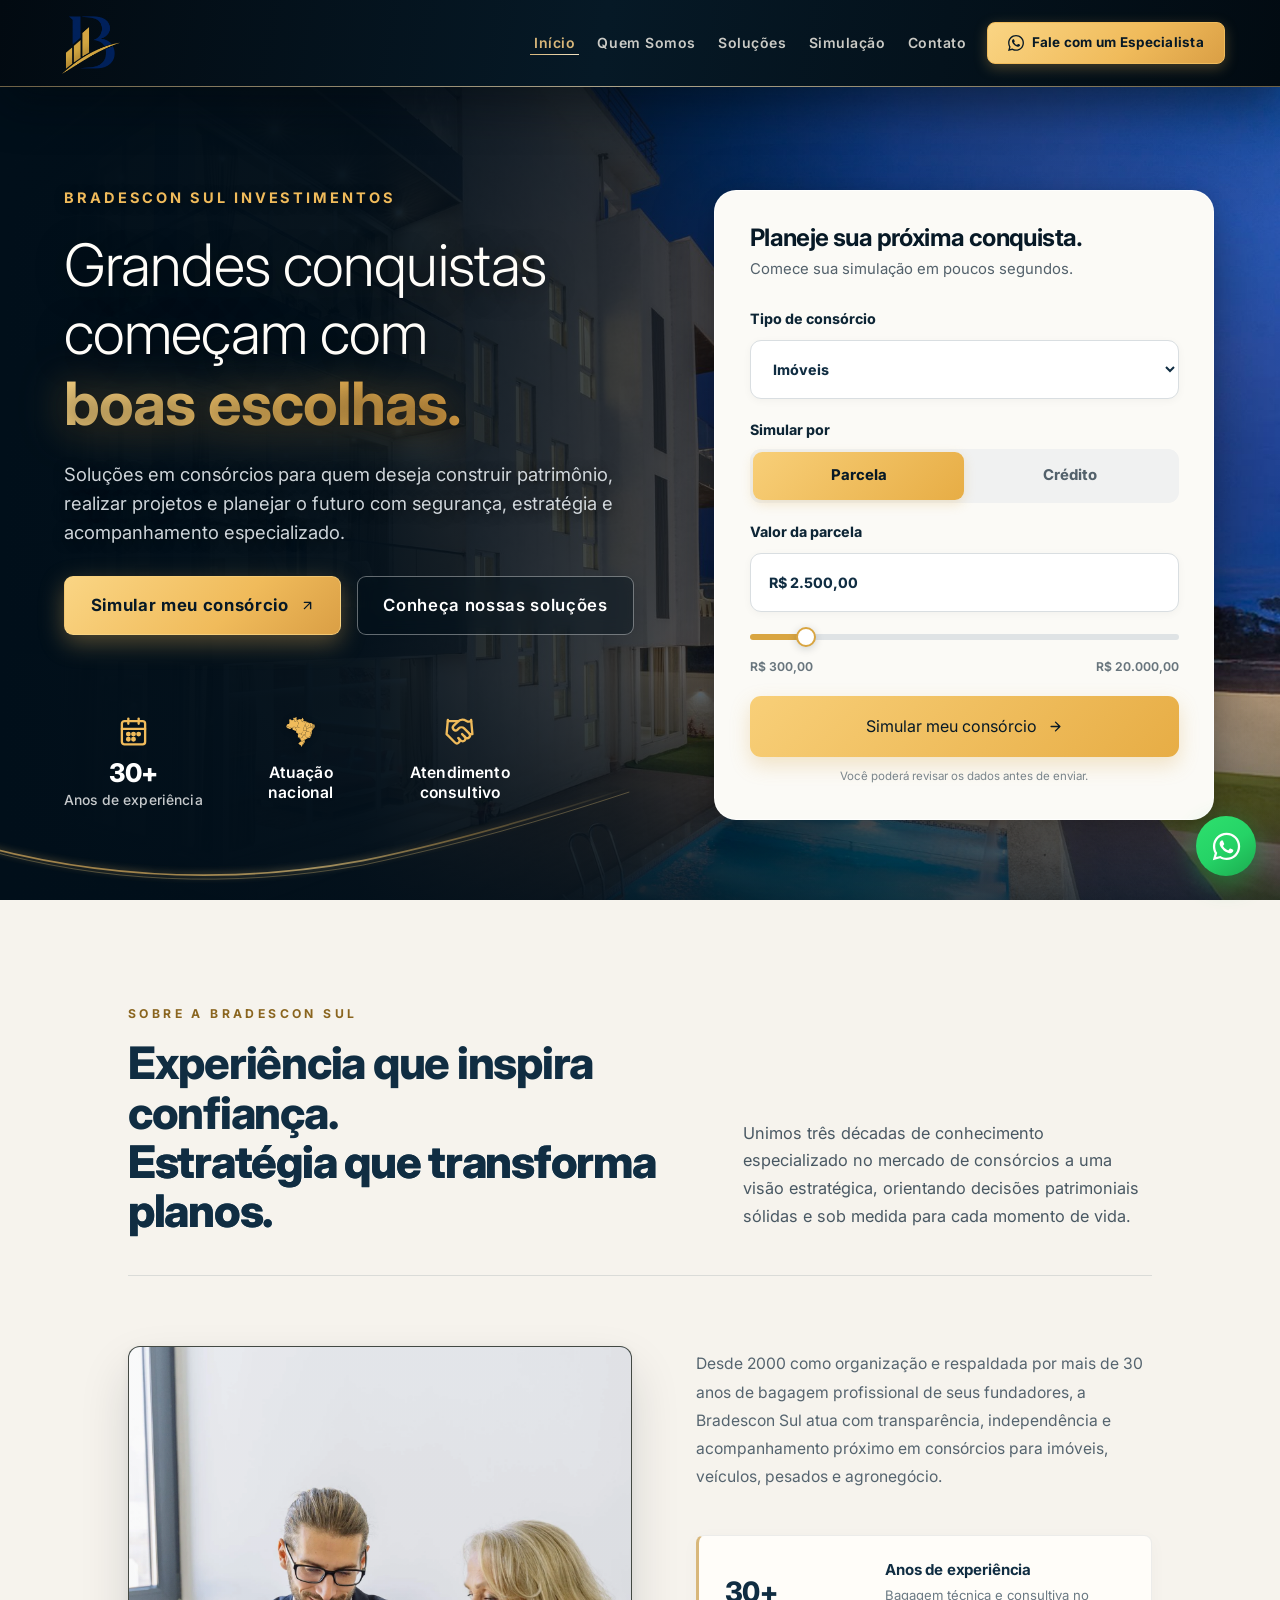
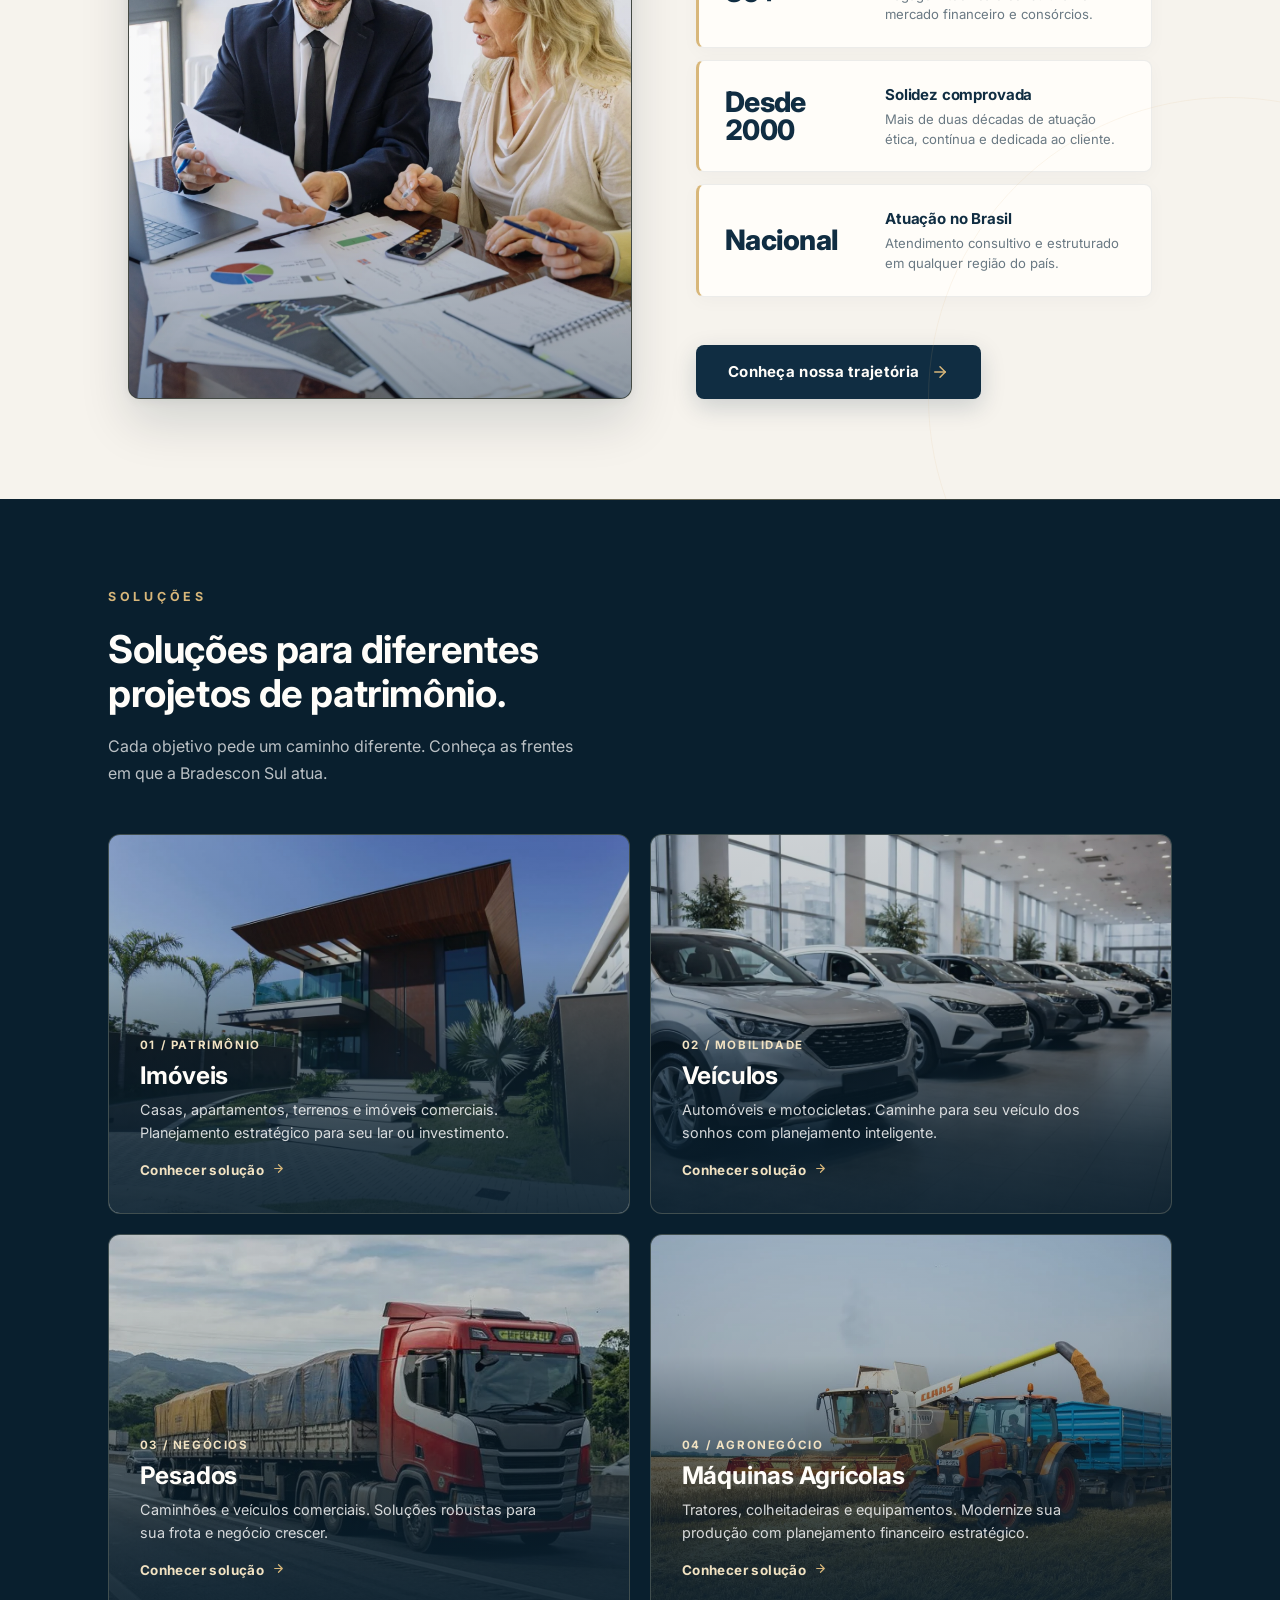
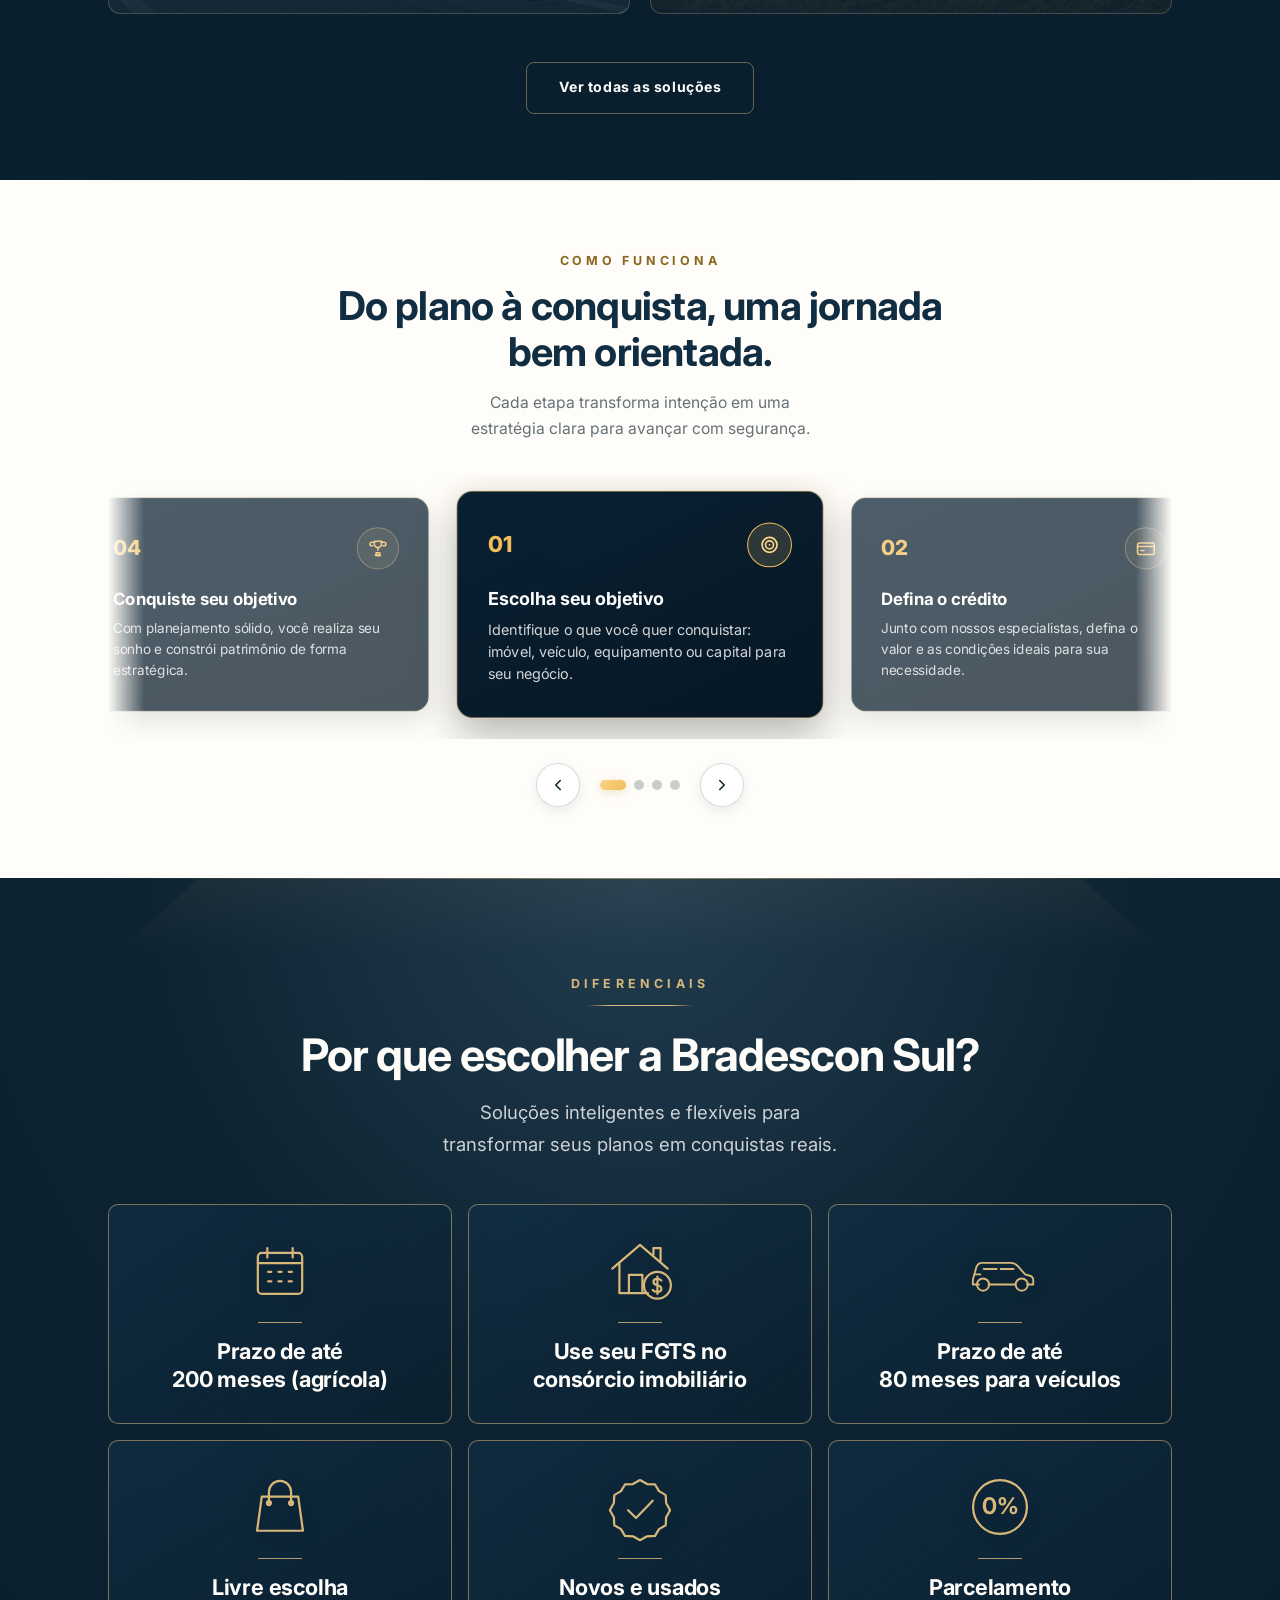
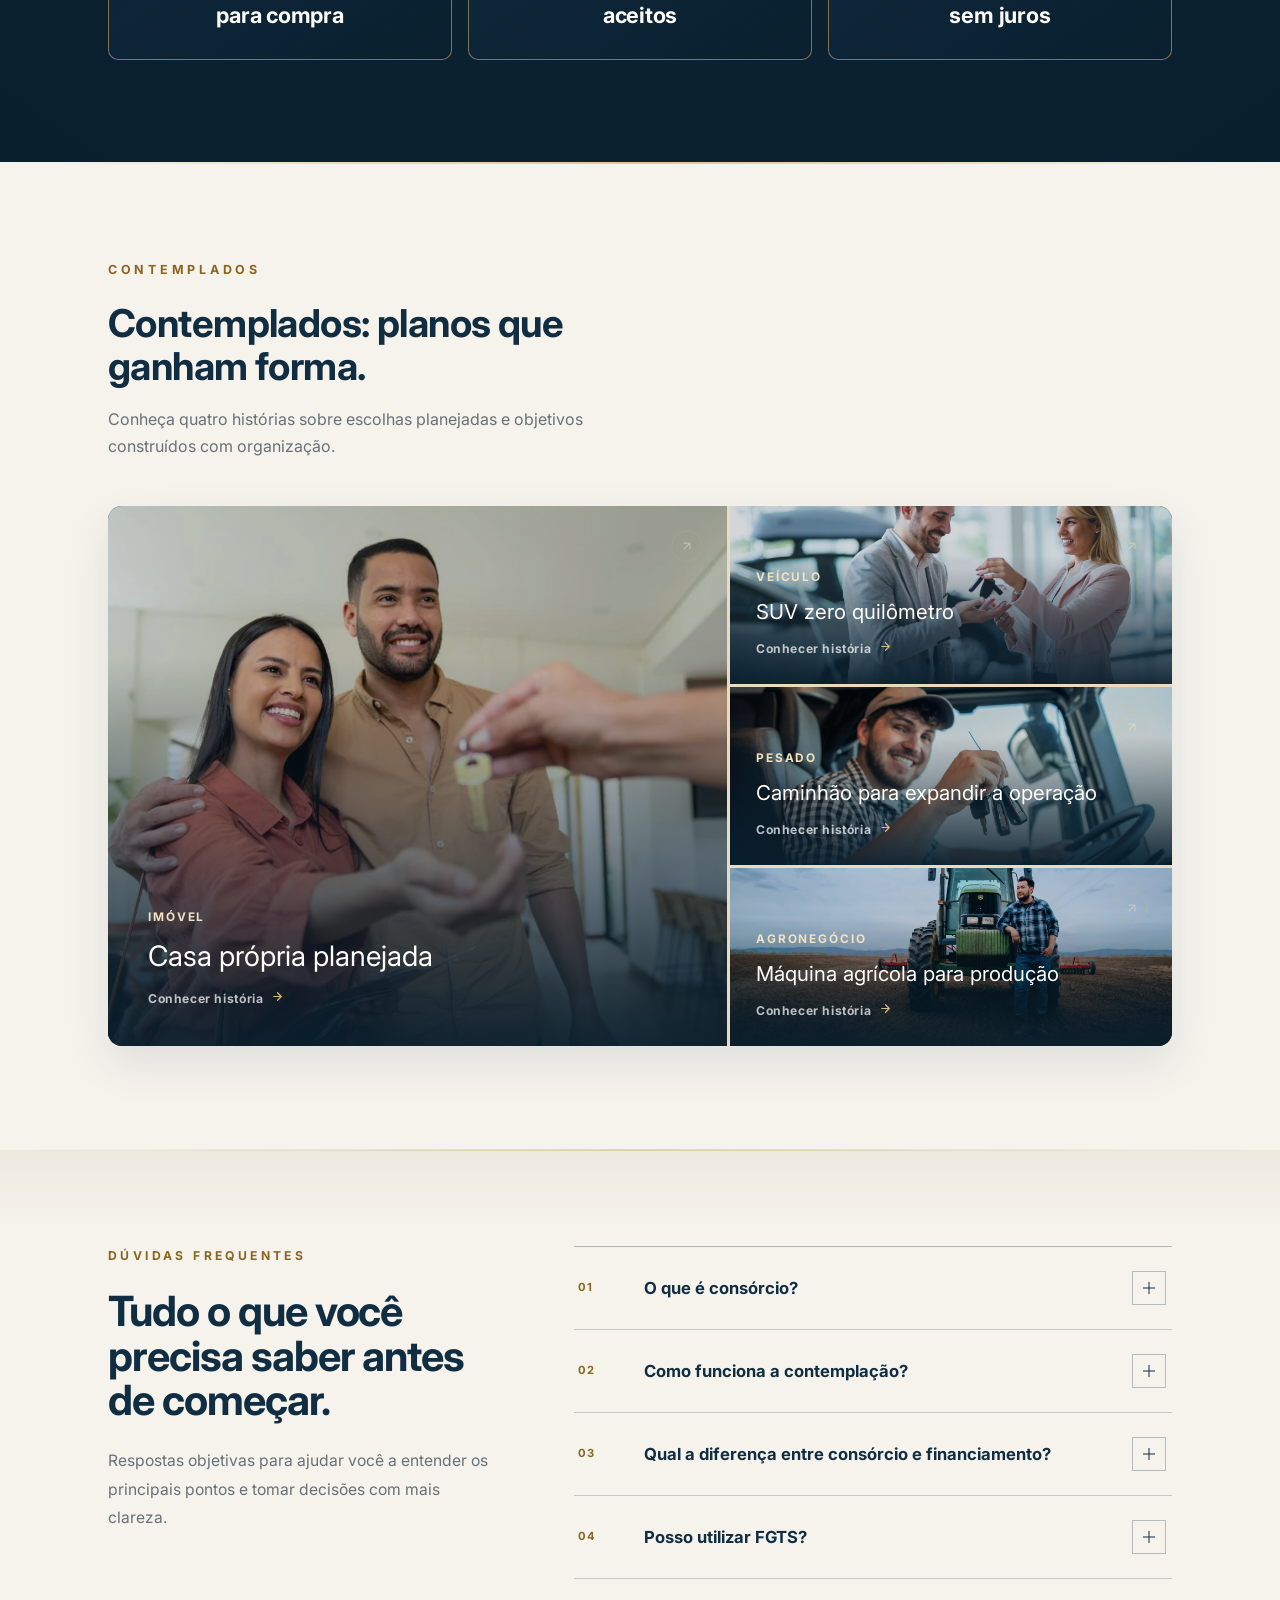
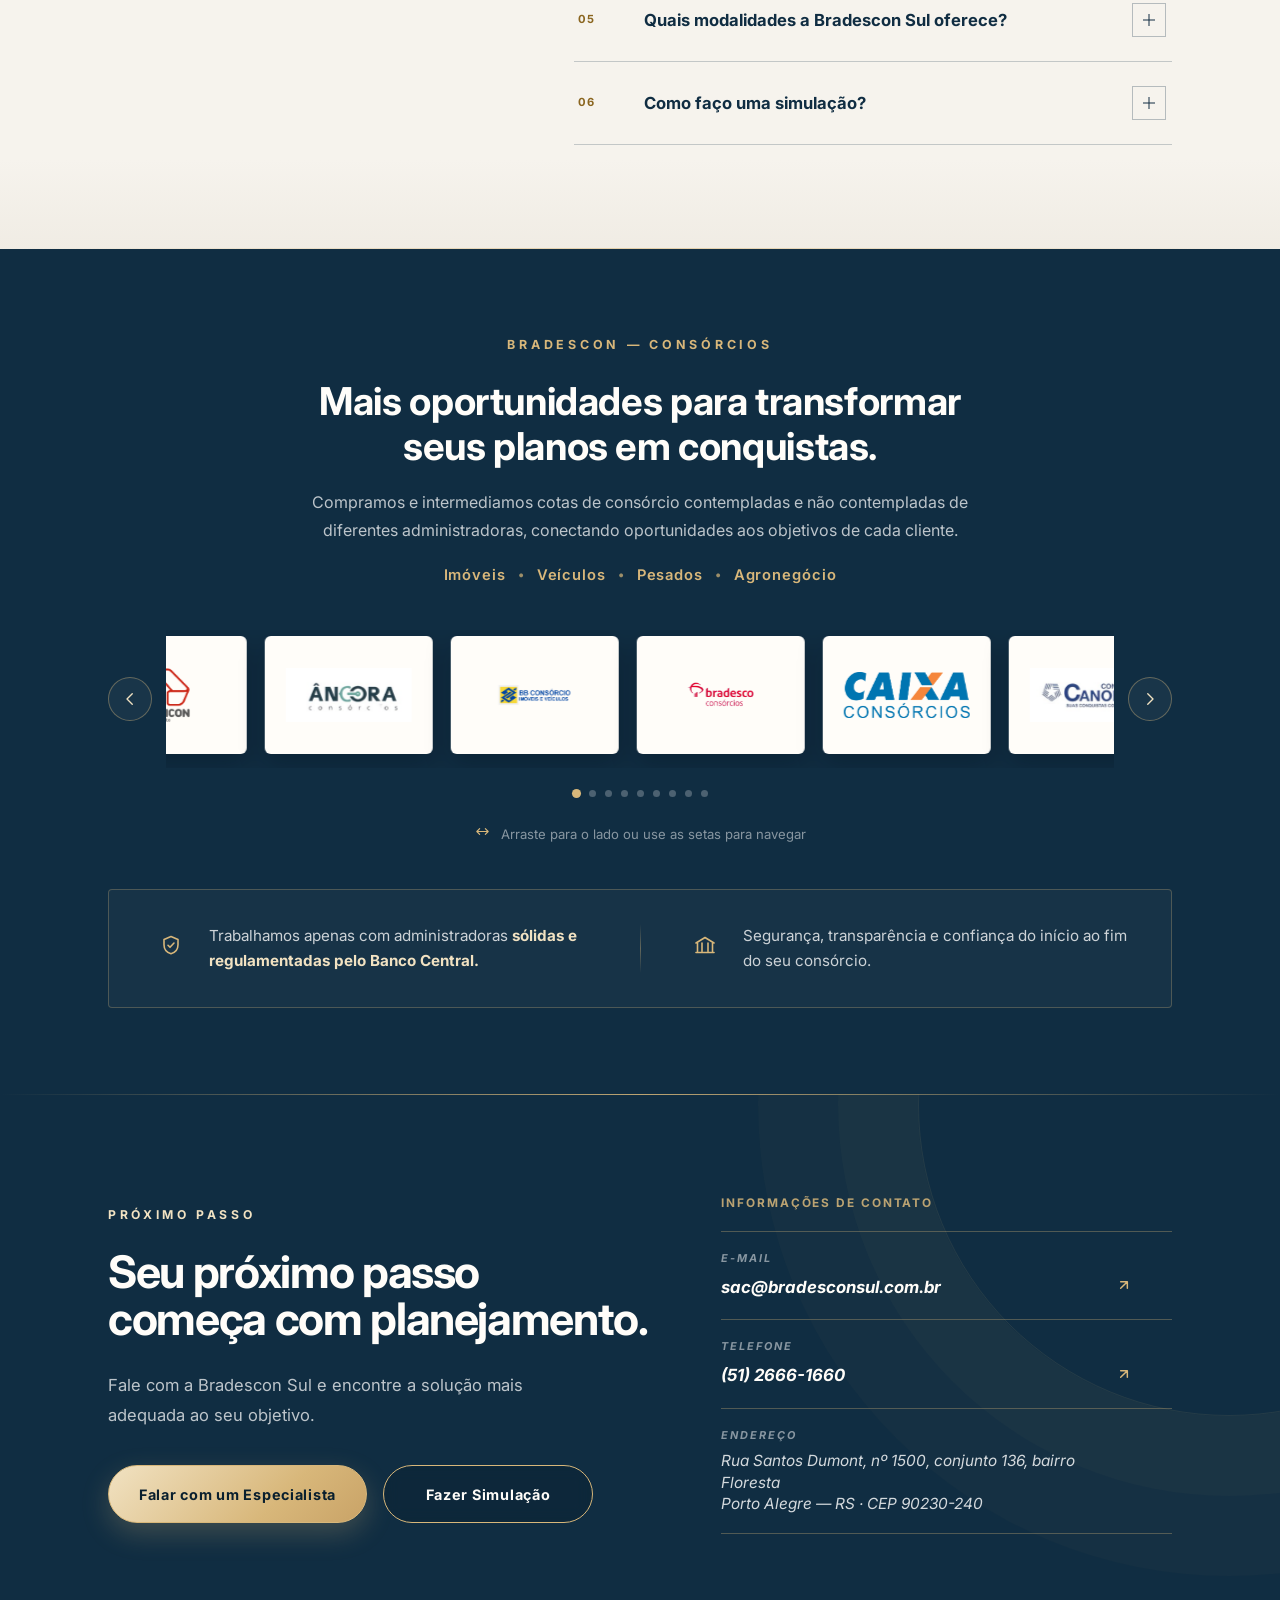
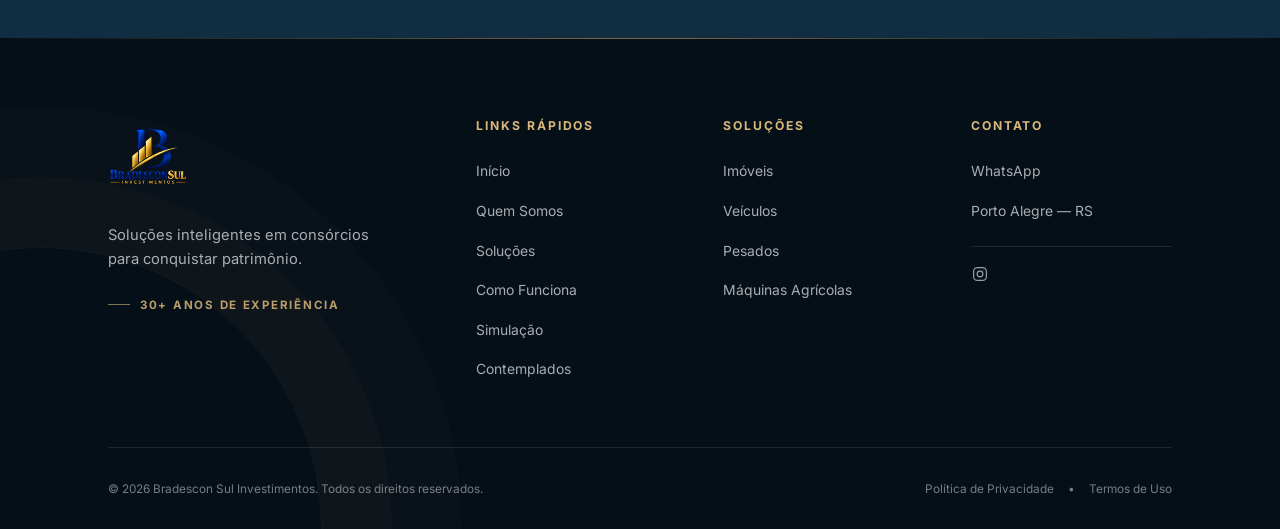
==== commit a22065f4: "atualização do whatsapp" ====
--- a/index.html
+++ b/index.html
@@ -1,4 +1,4 @@
-<!DOCTYPE html>
+﻿<!DOCTYPE html>
 <html lang="pt-BR">
 <head>
     <meta charset="UTF-8">
@@ -82,7 +82,7 @@
             </nav>
 
             <div class="header-actions">
-                <a href="https://wa.me/5551920047002" class="btn btn-header-specialist" target="_blank" rel="noopener noreferrer">
+                <a href="https://wa.me/5551926366454" class="btn btn-header-specialist" target="_blank" rel="noopener noreferrer">
                     <svg viewBox="0 0 24 24" width="16" height="16" fill="currentColor" aria-hidden="true" focusable="false"><path d="M.057 24l1.687-6.163c-1.041-1.804-1.588-3.849-1.587-5.946.003-6.556 5.338-11.891 11.893-11.891 3.181.001 6.167 1.24 8.413 3.488 2.245 2.248 3.481 5.236 3.48 8.414-.003 6.557-5.338 11.892-11.893 11.892-1.99-.001-3.951-.5-5.688-1.448l-6.305 1.654zm6.597-3.807c1.676.995 3.276 1.591 5.392 1.592 5.448 0 9.886-4.434 9.889-9.885.002-5.462-4.415-9.89-9.881-9.892-5.452 0-9.887 4.434-9.889 9.884-.001 2.225.651 3.891 1.746 5.634l-.999 3.648 3.742-.981zm11.387-5.464c-.074-.124-.272-.198-.57-.347-.297-.149-1.758-.868-2.031-.967-.272-.099-.47-.149-.669.149-.198.297-.768.967-.941 1.165-.173.198-.347.223-.644.074-.297-.149-1.255-.462-2.39-1.475-.883-.788-1.48-1.761-1.653-2.059-.173-.297-.018-.458.13-.606.134-.133.297-.347.446-.521.151-.172.2-.296.3-.495.099-.198.05-.372-.025-.521-.075-.148-.669-1.611-.916-2.206-.242-.579-.487-.501-.669-.51l-.57-.01c-.198 0-.52.074-.792.372s-1.04 1.016-1.04 2.479 1.065 2.876 1.213 3.074c.149.198 2.095 3.2 5.076 4.487.709.306 1.263.489 1.694.626.712.226 1.36.194 1.872.118.571-.085 1.758-.719 2.006-1.413.248-.695.248-1.29.173-1.414z"/></svg>
                     <span>Fale com um Especialista</span>
                 </a>
@@ -104,7 +104,7 @@
                 <li><a href="/servicos/">Soluções</a></li>
                 <li><a href="/simulacao/">Simulação</a></li>
                 <li><a href="#contato">Contato</a></li>
-                <li><a href="https://wa.me/5551920047002" class="btn btn-whatsapp-mobile" target="_blank" rel="noopener noreferrer">Falar no WhatsApp</a></li>
+                <li><a href="https://wa.me/5551926366454" class="btn btn-whatsapp-mobile" target="_blank" rel="noopener noreferrer">Falar no WhatsApp</a></li>
             </ul>
         </nav>
     </header>
@@ -1055,7 +1055,7 @@
                 <h2 id="final-cta-title"><span>Seu próximo passo</span><span>começa com planejamento.</span></h2>
                 <p class="final-cta-intro">Fale com a Bradescon Sul e encontre a solução mais adequada ao seu objetivo.</p>
                 <div class="final-ctas">
-                    <a href="https://wa.me/5551920047002" class="btn btn-primary" target="_blank" rel="noopener noreferrer">Falar com um Especialista</a>
+                    <a href="https://wa.me/5551926366454" class="btn btn-primary" target="_blank" rel="noopener noreferrer">Falar com um Especialista</a>
                     <a href="/simulacao/" class="btn btn-secondary">Fazer Simulação</a>
                 </div>
             </div>
@@ -1129,7 +1129,7 @@
                 <div class="footer-section footer-contact">
                     <h2 class="footer-heading">Contato</h2>
                     <ul>
-                        <li><a href="https://wa.me/5551920047002" target="_blank" rel="noopener noreferrer">WhatsApp</a></li>
+                        <li><a href="https://wa.me/5551926366454" target="_blank" rel="noopener noreferrer">WhatsApp</a></li>
                         <li><a href="#contato">Porto Alegre — RS</a></li>
                     </ul>
                     <div class="footer-social">
@@ -1155,7 +1155,7 @@
     </footer>
 
     <!-- Botão Flutuante do WhatsApp -->
-    <a href="https://wa.me/5551920047002" class="whatsapp-floating" target="_blank" rel="noopener noreferrer" aria-label="Falar com um atendente pelo WhatsApp">
+    <a href="https://wa.me/5551926366454" class="whatsapp-floating" target="_blank" rel="noopener noreferrer" aria-label="Falar com um atendente pelo WhatsApp">
         <svg viewBox="0 0 24 24" width="34" height="34" fill="currentColor" aria-hidden="true"><path d="M12.04 2C6.58 2 2.13 6.45 2.13 11.91C2.13 13.66 2.59 15.36 3.45 16.86L2.05 22L7.3 20.62C8.75 21.41 10.38 21.83 12.04 21.83C17.5 21.83 21.95 17.38 21.95 11.92C21.95 9.27 20.92 6.78 19.05 4.91C17.18 3.04 14.69 2 12.04 2ZM12.05 20.16C10.57 20.16 9.12 19.76 7.85 19.01L7.55 18.83L4.43 19.65L5.26 16.61L5.06 16.29C4.24 14.99 3.8 13.47 3.8 11.91C3.8 7.37 7.5 3.67 12.05 3.67C14.25 3.67 16.32 4.53 17.87 6.09C19.42 7.65 20.28 9.72 20.28 11.92C20.28 16.46 16.58 20.16 12.05 20.16ZM16.57 14.33C16.32 14.2 15.11 13.61 14.88 13.53C14.66 13.44 14.5 13.4 14.33 13.65C14.17 13.9 13.69 14.47 13.54 14.64C13.4 14.81 13.25 14.83 13 14.71C12.75 14.58 11.95 14.32 11 13.48C10.26 12.82 9.76 12.01 9.61 11.76C9.47 11.51 9.6 11.38 9.72 11.25C9.83 11.14 9.97 10.96 10.1 10.81C10.22 10.66 10.26 10.55 10.34 10.39C10.42 10.22 10.38 10.08 10.32 9.95C10.26 9.83 9.76 8.6 9.56 8.1C9.36 7.61 9.15 7.68 9 7.67C8.86 7.67 8.69 7.66 8.52 7.66C8.36 7.66 8.09 7.72 7.86 7.97C7.63 8.22 7 8.81 7 10.02C7 11.23 7.88 12.39 8 12.56C8.13 12.72 9.73 15.2 12.19 16.26C12.78 16.51 13.23 16.66 13.59 16.78C14.18 16.96 14.72 16.94 15.14 16.88C15.61 16.81 16.57 16.3 16.78 15.72C16.98 15.13 16.98 14.63 16.92 14.53C16.86 14.42 16.71 14.36 16.57 14.33Z"/></svg>
     </a>
 
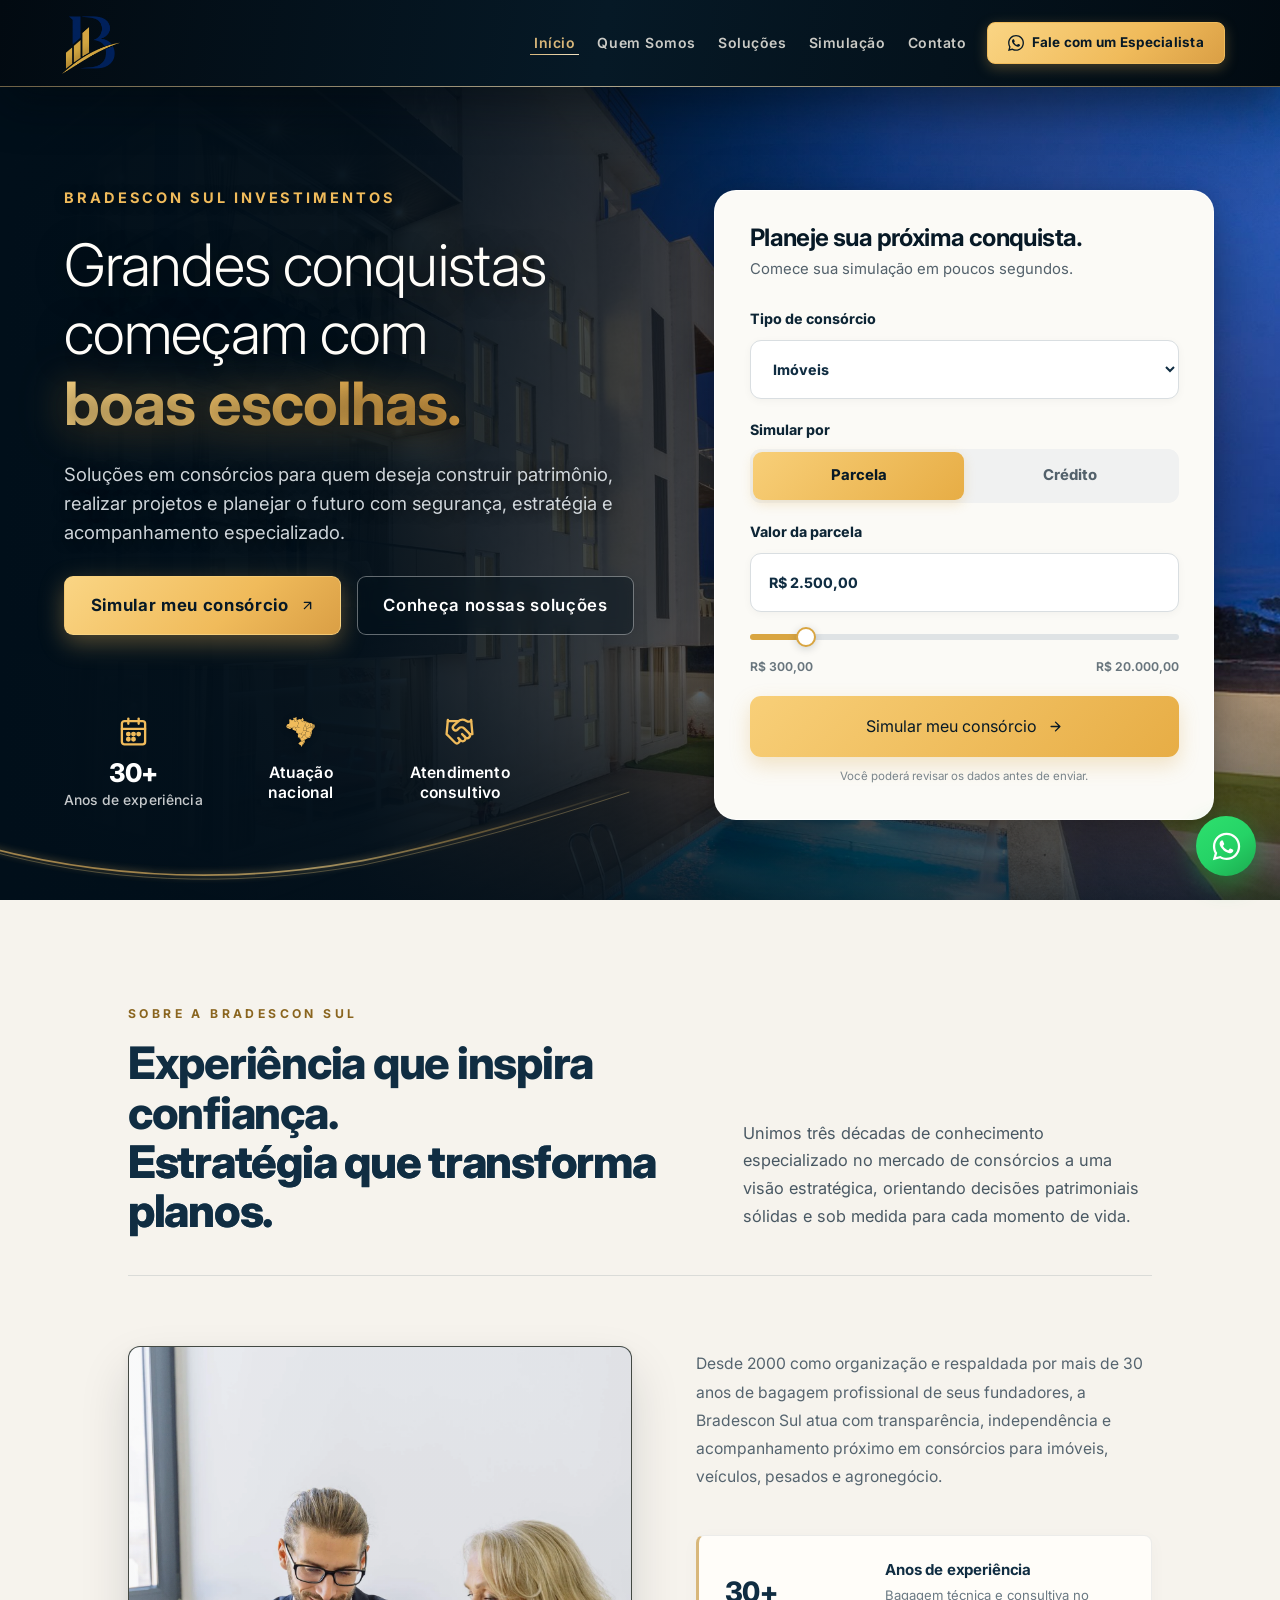
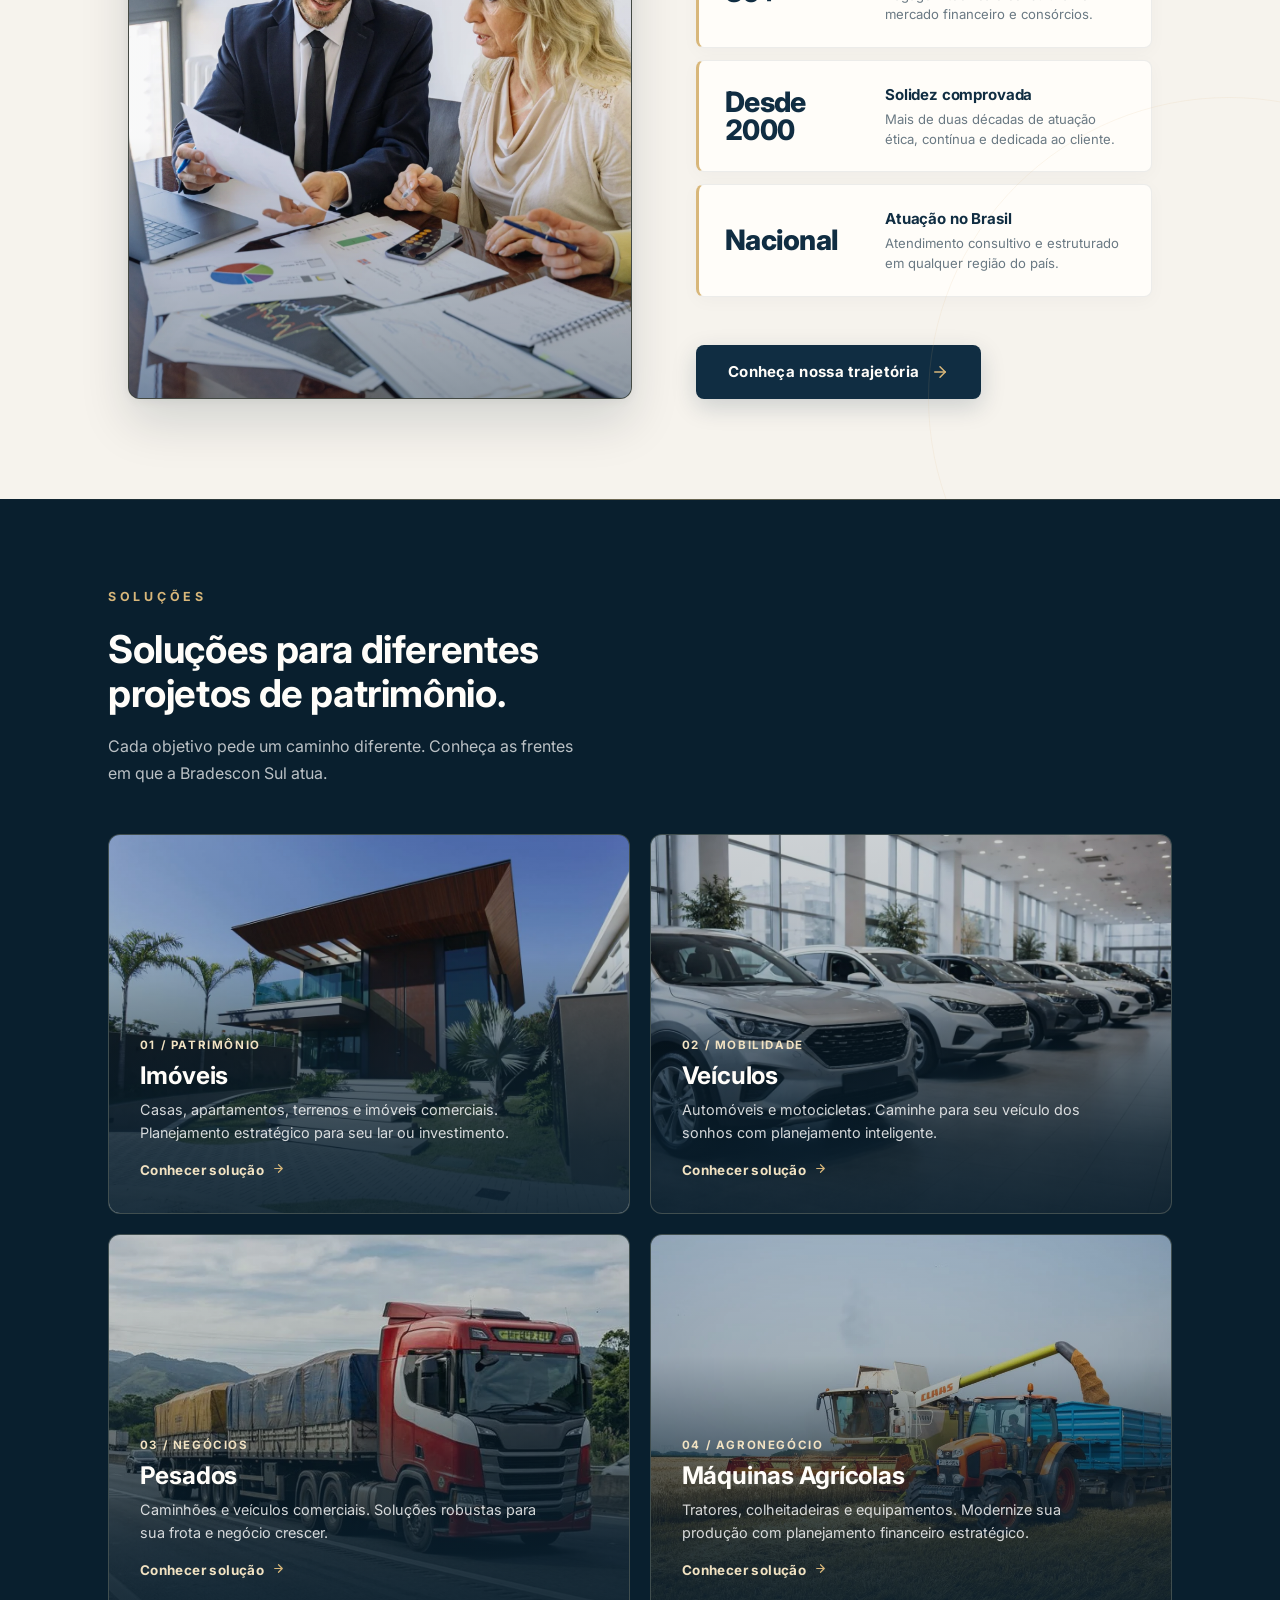
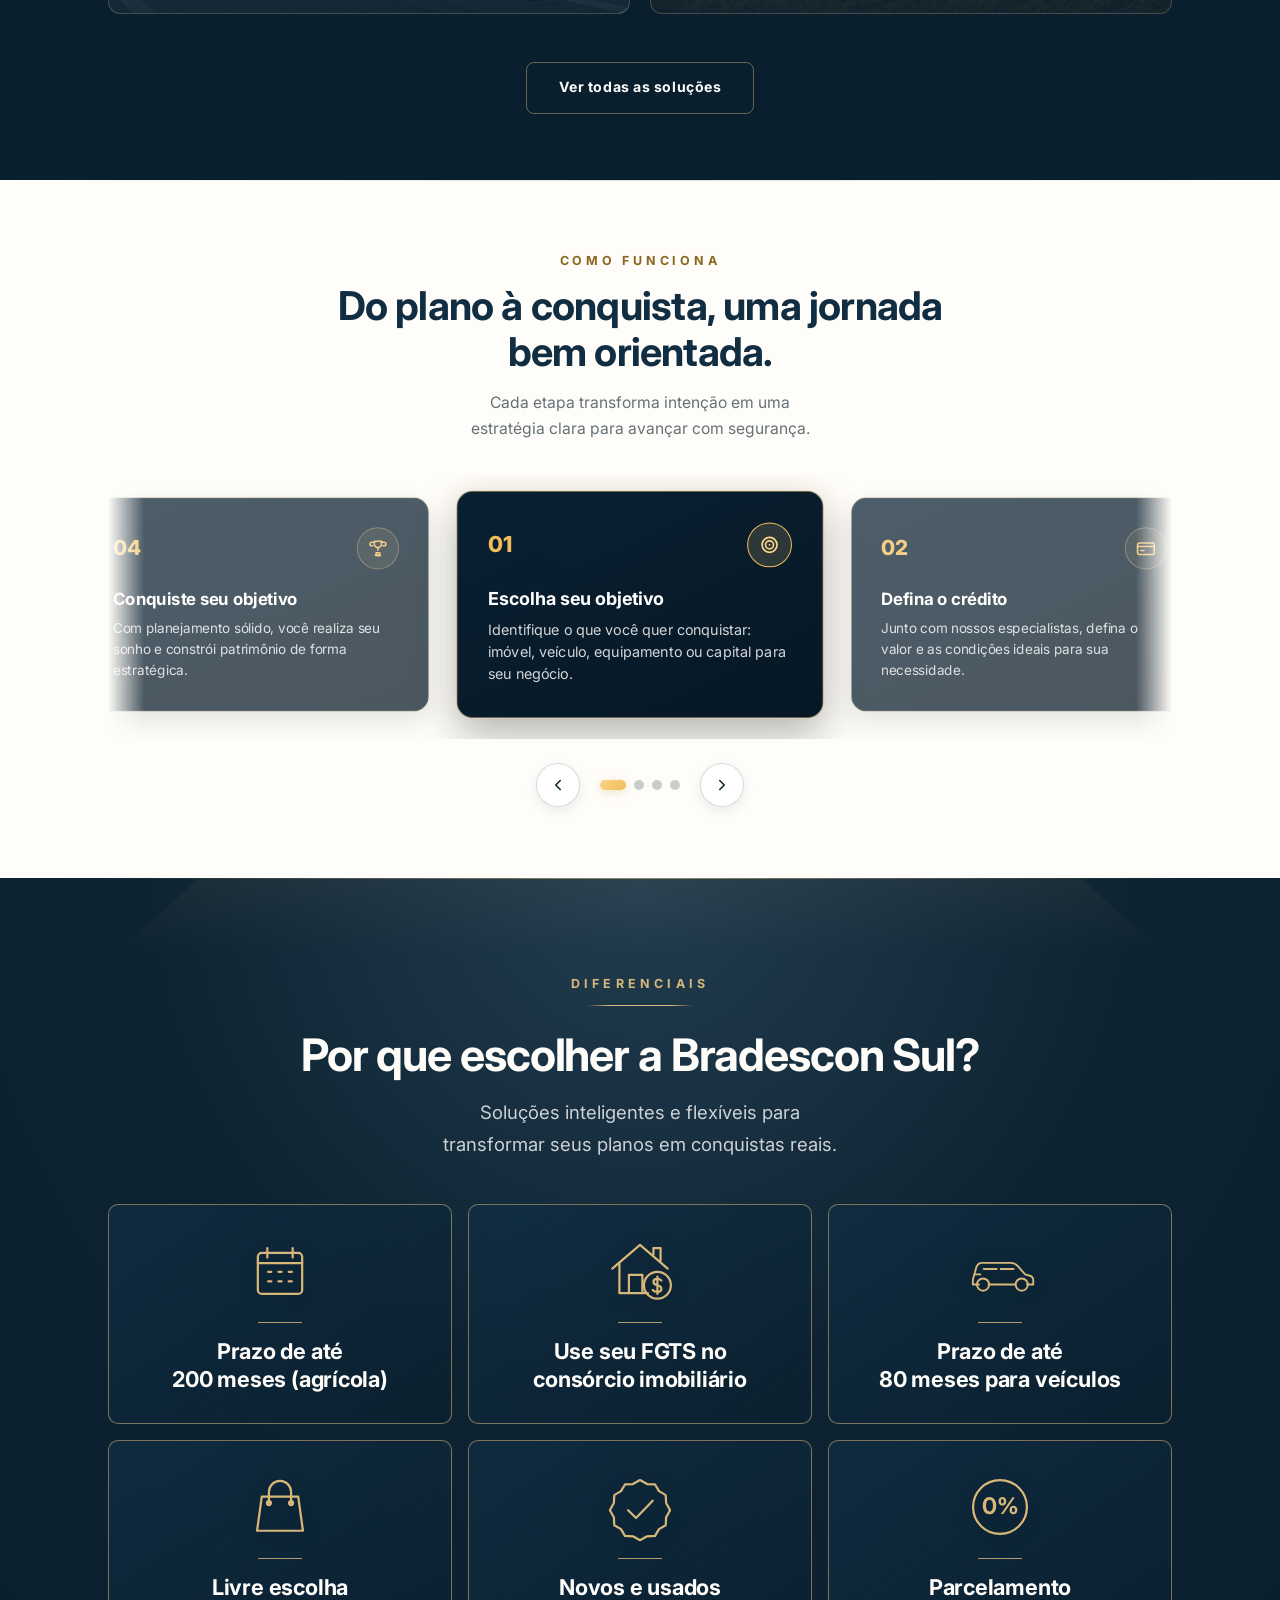
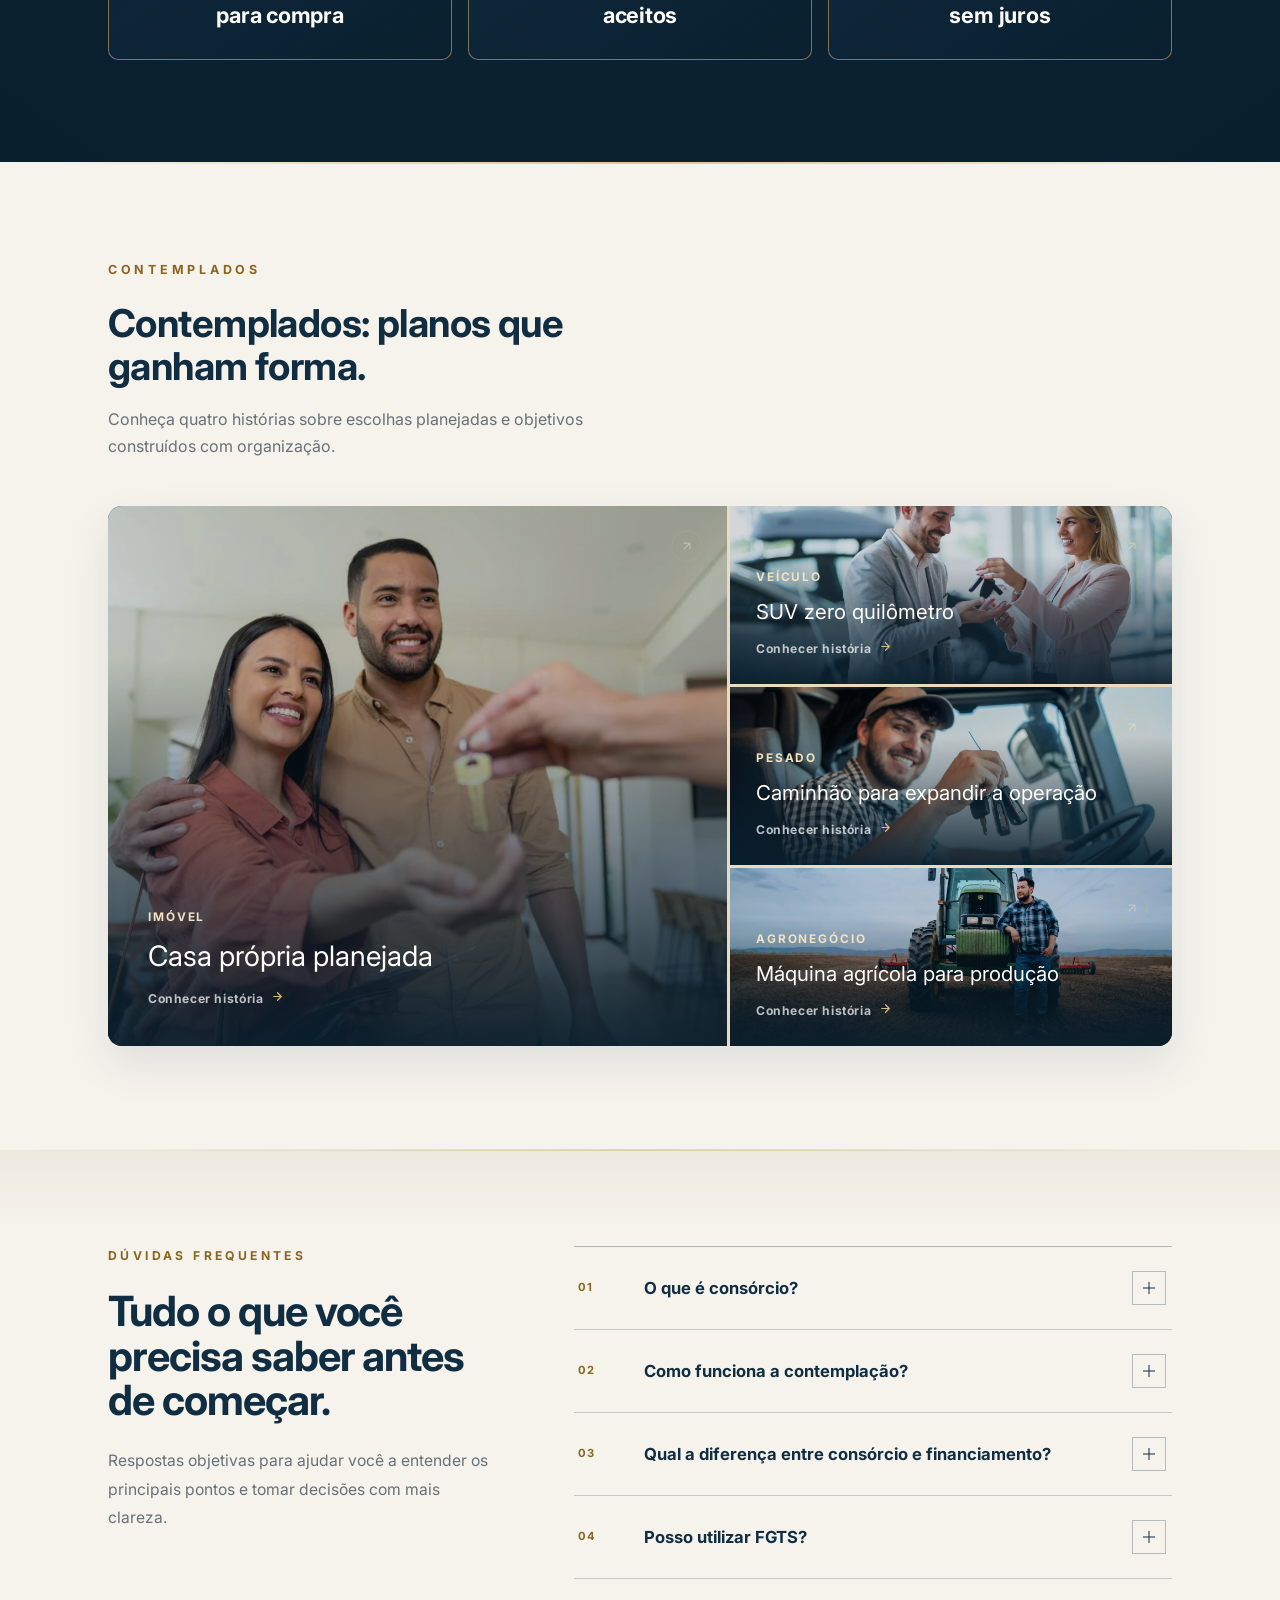
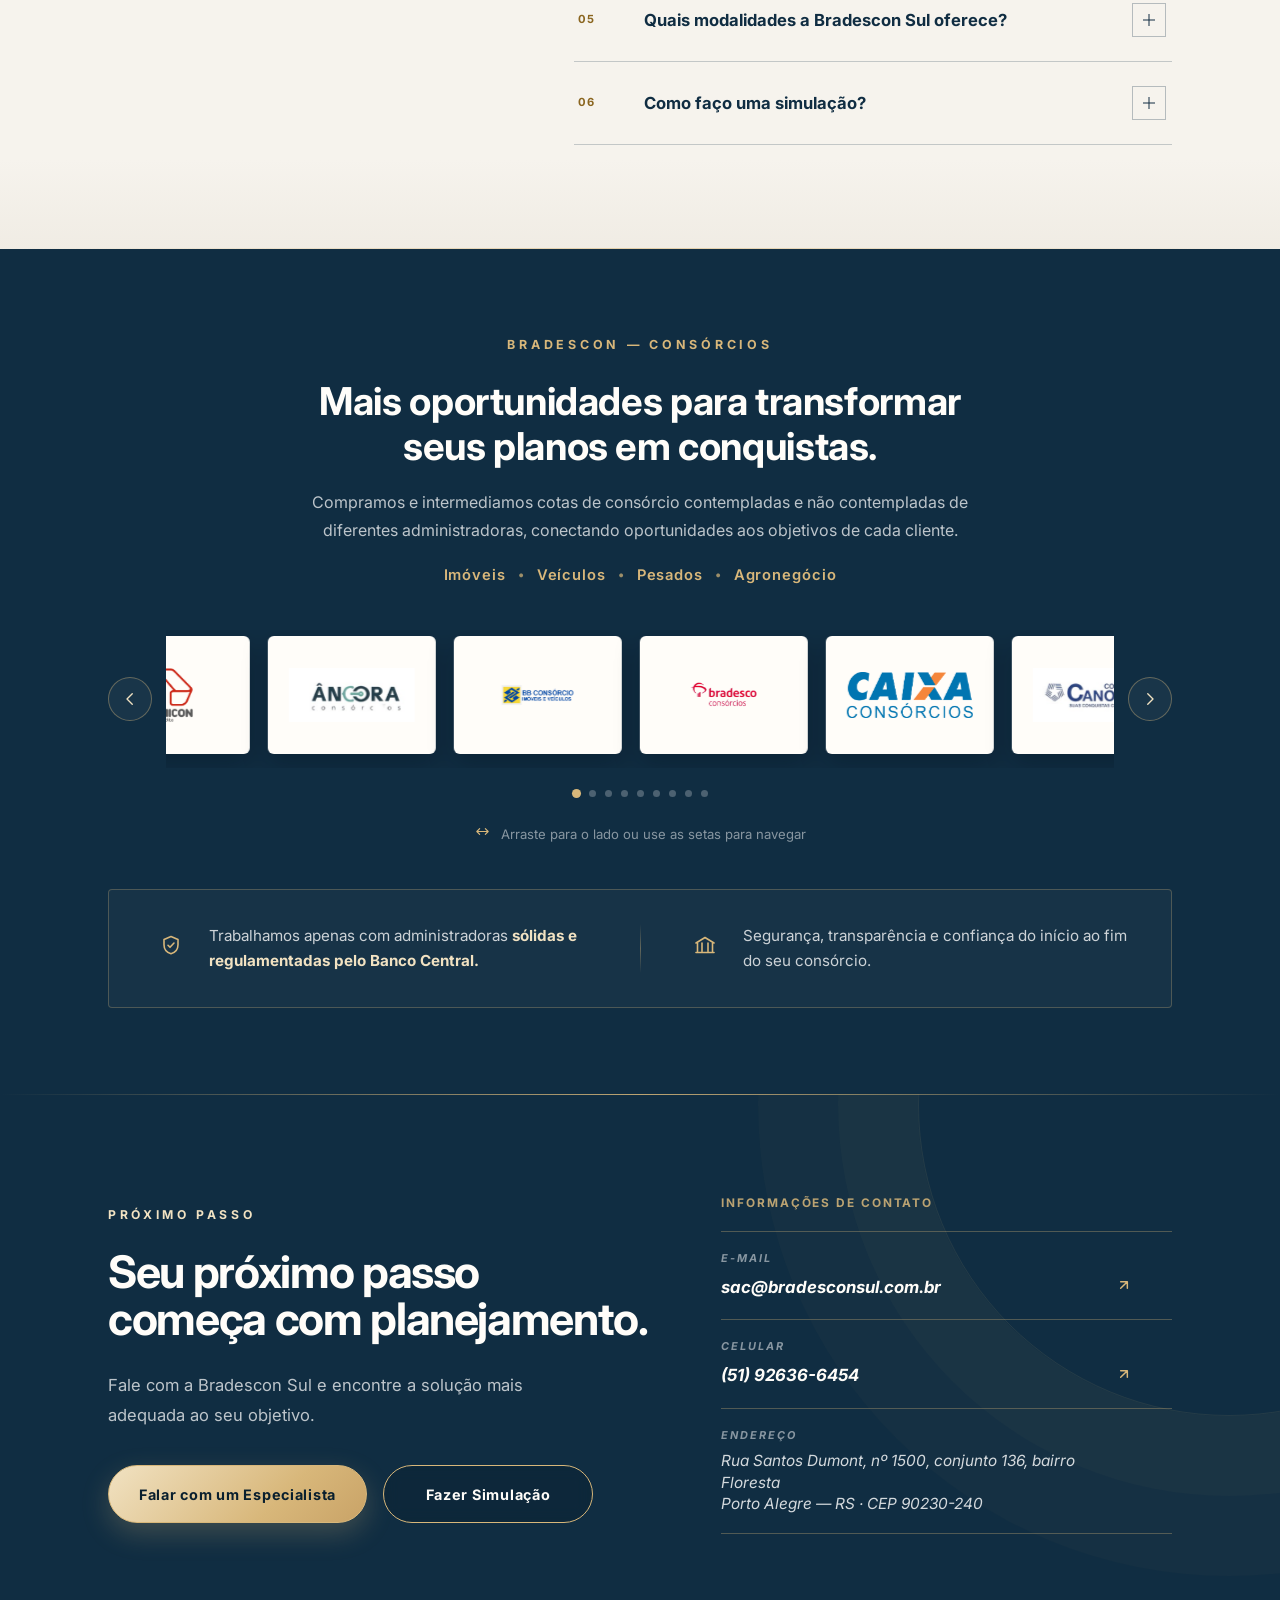
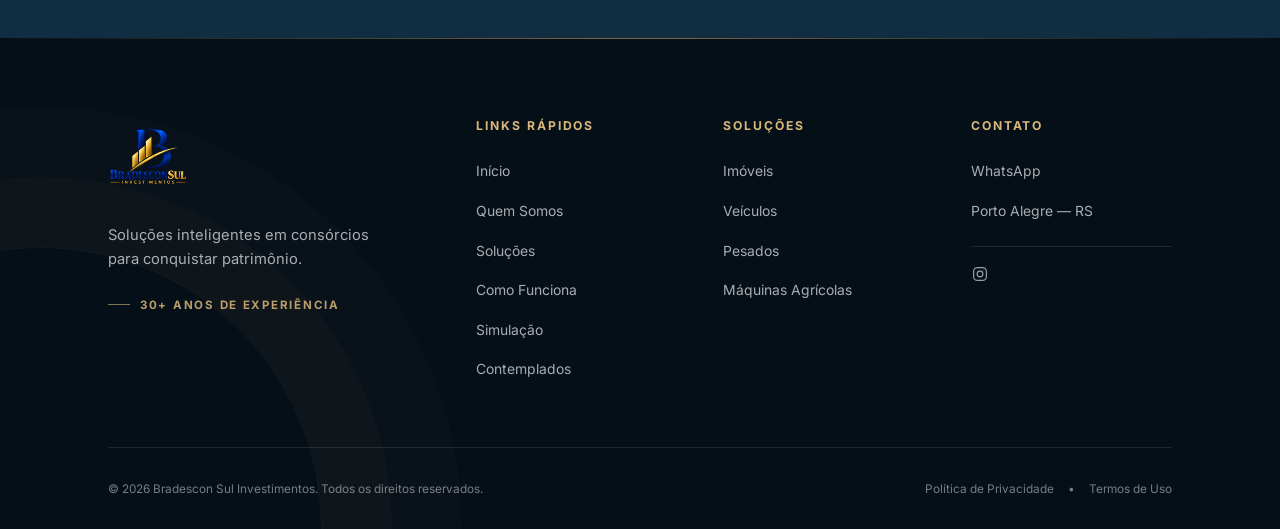
==== commit 3c4c22e2: "atualização v.3" ====
--- a/index.html
+++ b/index.html
@@ -36,7 +36,7 @@
           "alternateName": ["Bradescon Sul", "Bradescon Investimentos"],
           "url": "https://bradesconsul.com.br/",
           "logo": "https://bradesconsul.com.br/images/sigla-bradescon-512.png",
-          "telephone": "+55 51 2666-1660",
+          "telephone": "+55 51 92636-6454",
           "address": {
             "@type": "PostalAddress",
             "streetAddress": "Rua Santos Dumont, 1500, conjunto 136, Floresta",
@@ -1070,10 +1070,10 @@
                             <span class="contact-row-arrow" aria-hidden="true"><svg viewBox="0 0 24 24" width="16" height="16" fill="none" stroke="currentColor" stroke-width="2.2" stroke-linecap="round" stroke-linejoin="round" aria-hidden="true"><path d="M7 17L17 7M7 7h10v10"/></svg></span>
                         </span>
                     </a>
-                    <a class="contact-row" href="tel:+555126661660">
-                        <span class="contact-row-label">Telefone</span>
+                    <a class="contact-row" href="https://wa.me/5551926366454" target="_blank" rel="noopener noreferrer">
+                        <span class="contact-row-label">Celular</span>
                         <span class="contact-row-main">
-                            <span class="contact-row-value">(51) 2666-1660</span>
+                            <span class="contact-row-value">(51) 92636-6454</span>
                             <span class="contact-row-arrow" aria-hidden="true"><svg viewBox="0 0 24 24" width="16" height="16" fill="none" stroke="currentColor" stroke-width="2.2" stroke-linecap="round" stroke-linejoin="round" aria-hidden="true"><path d="M7 17L17 7M7 7h10v10"/></svg></span>
                         </span>
                     </a>
